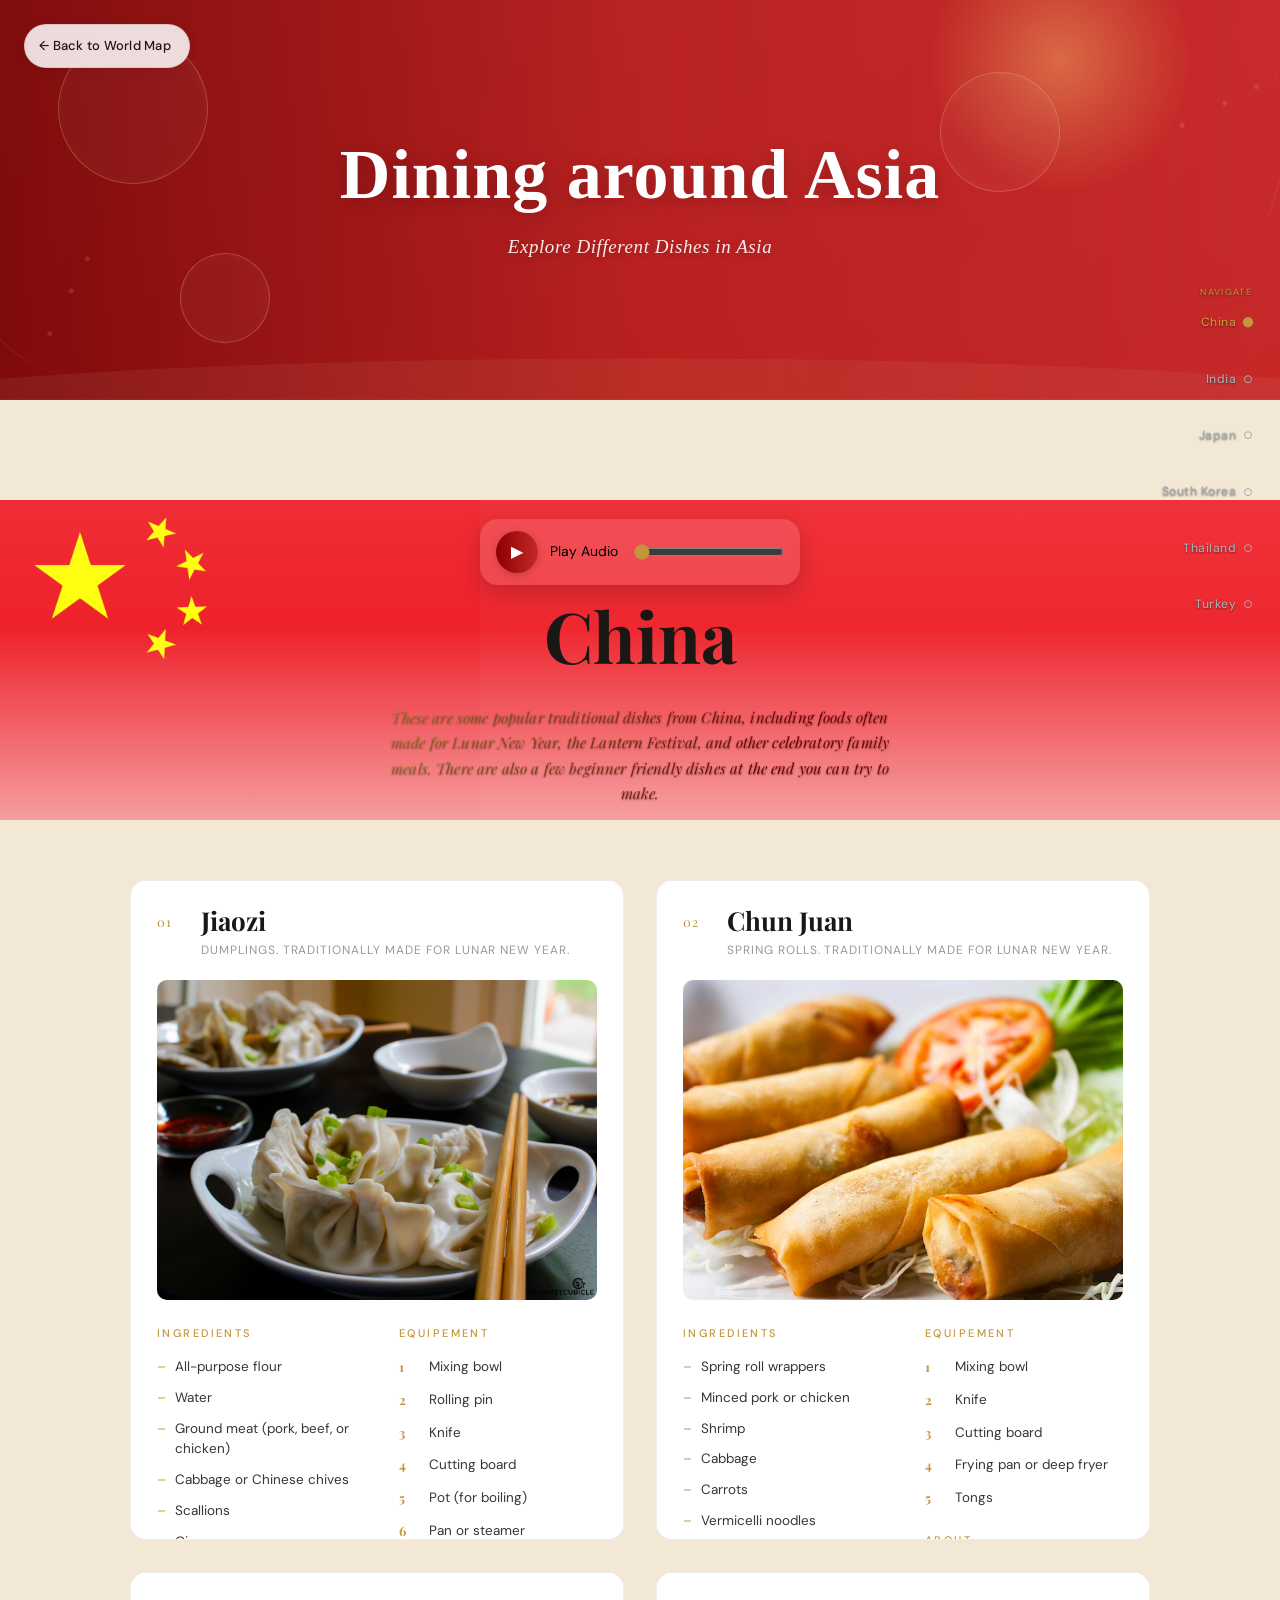
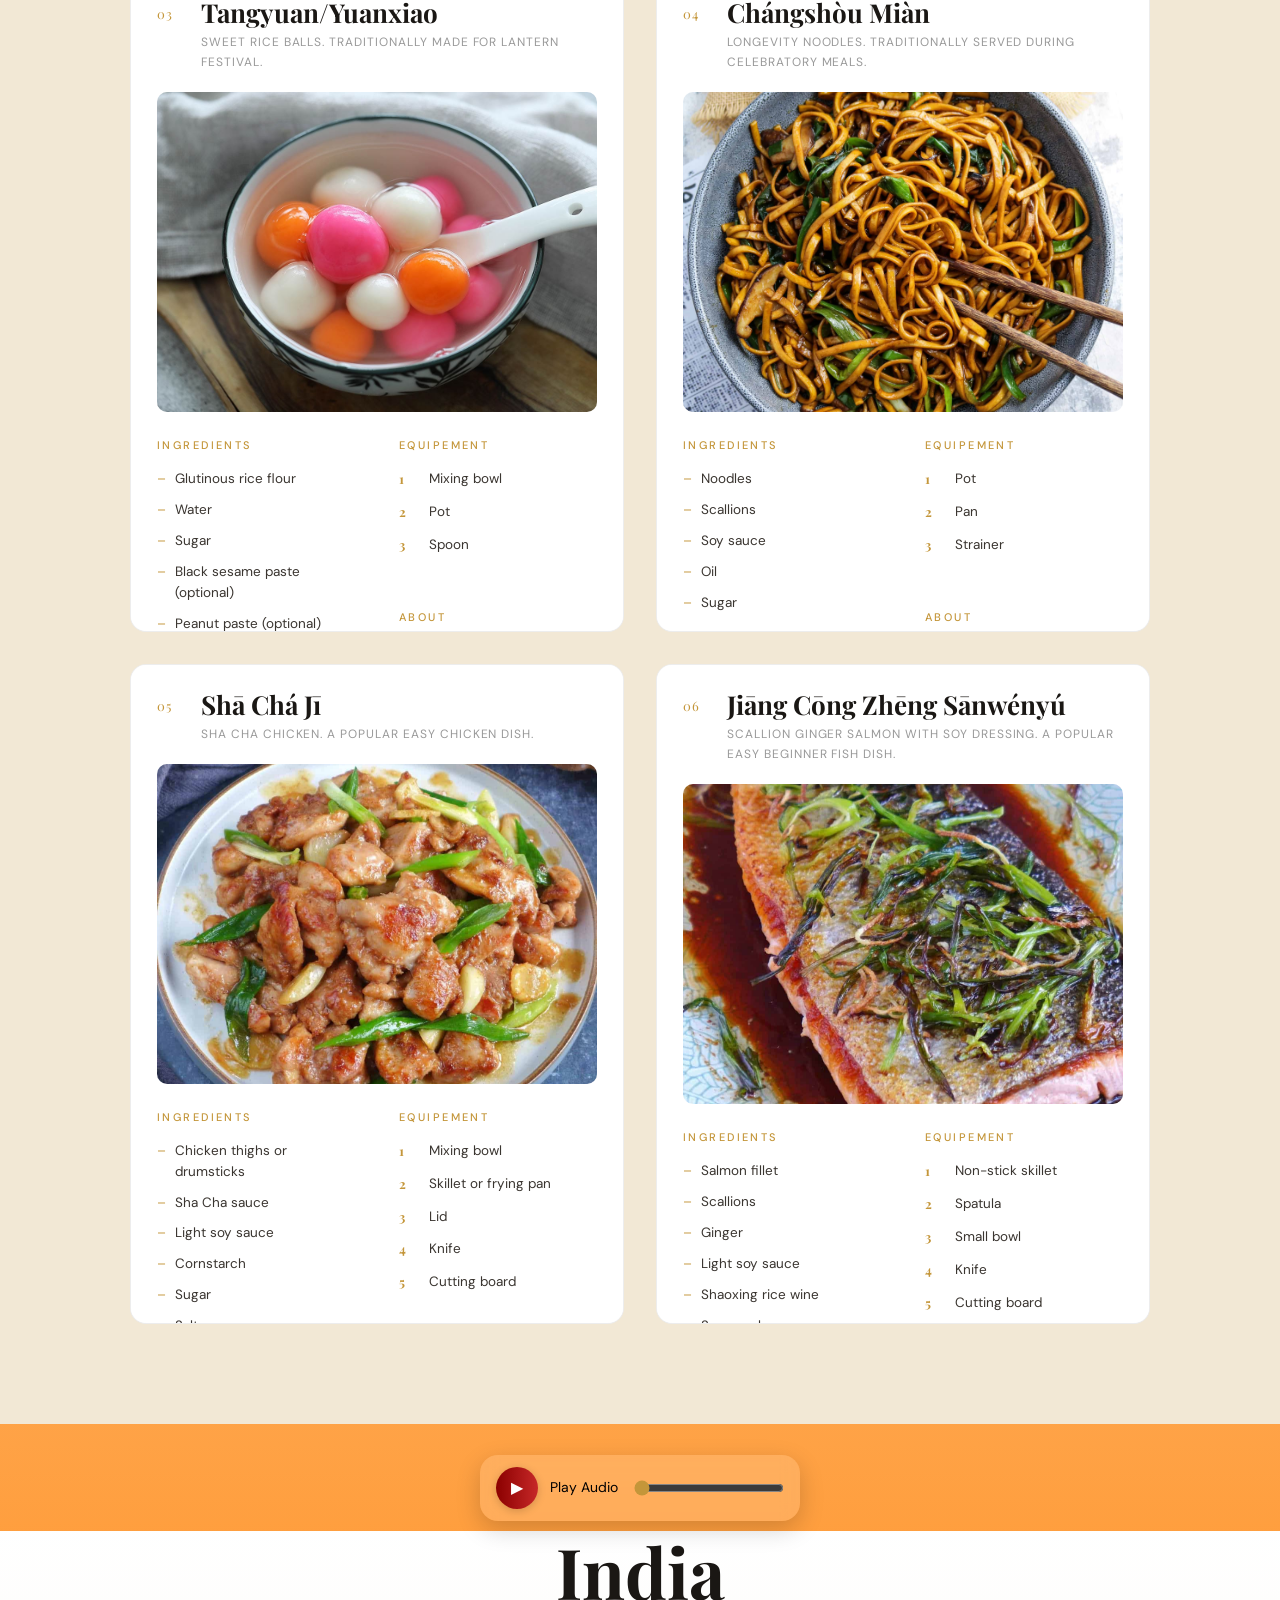
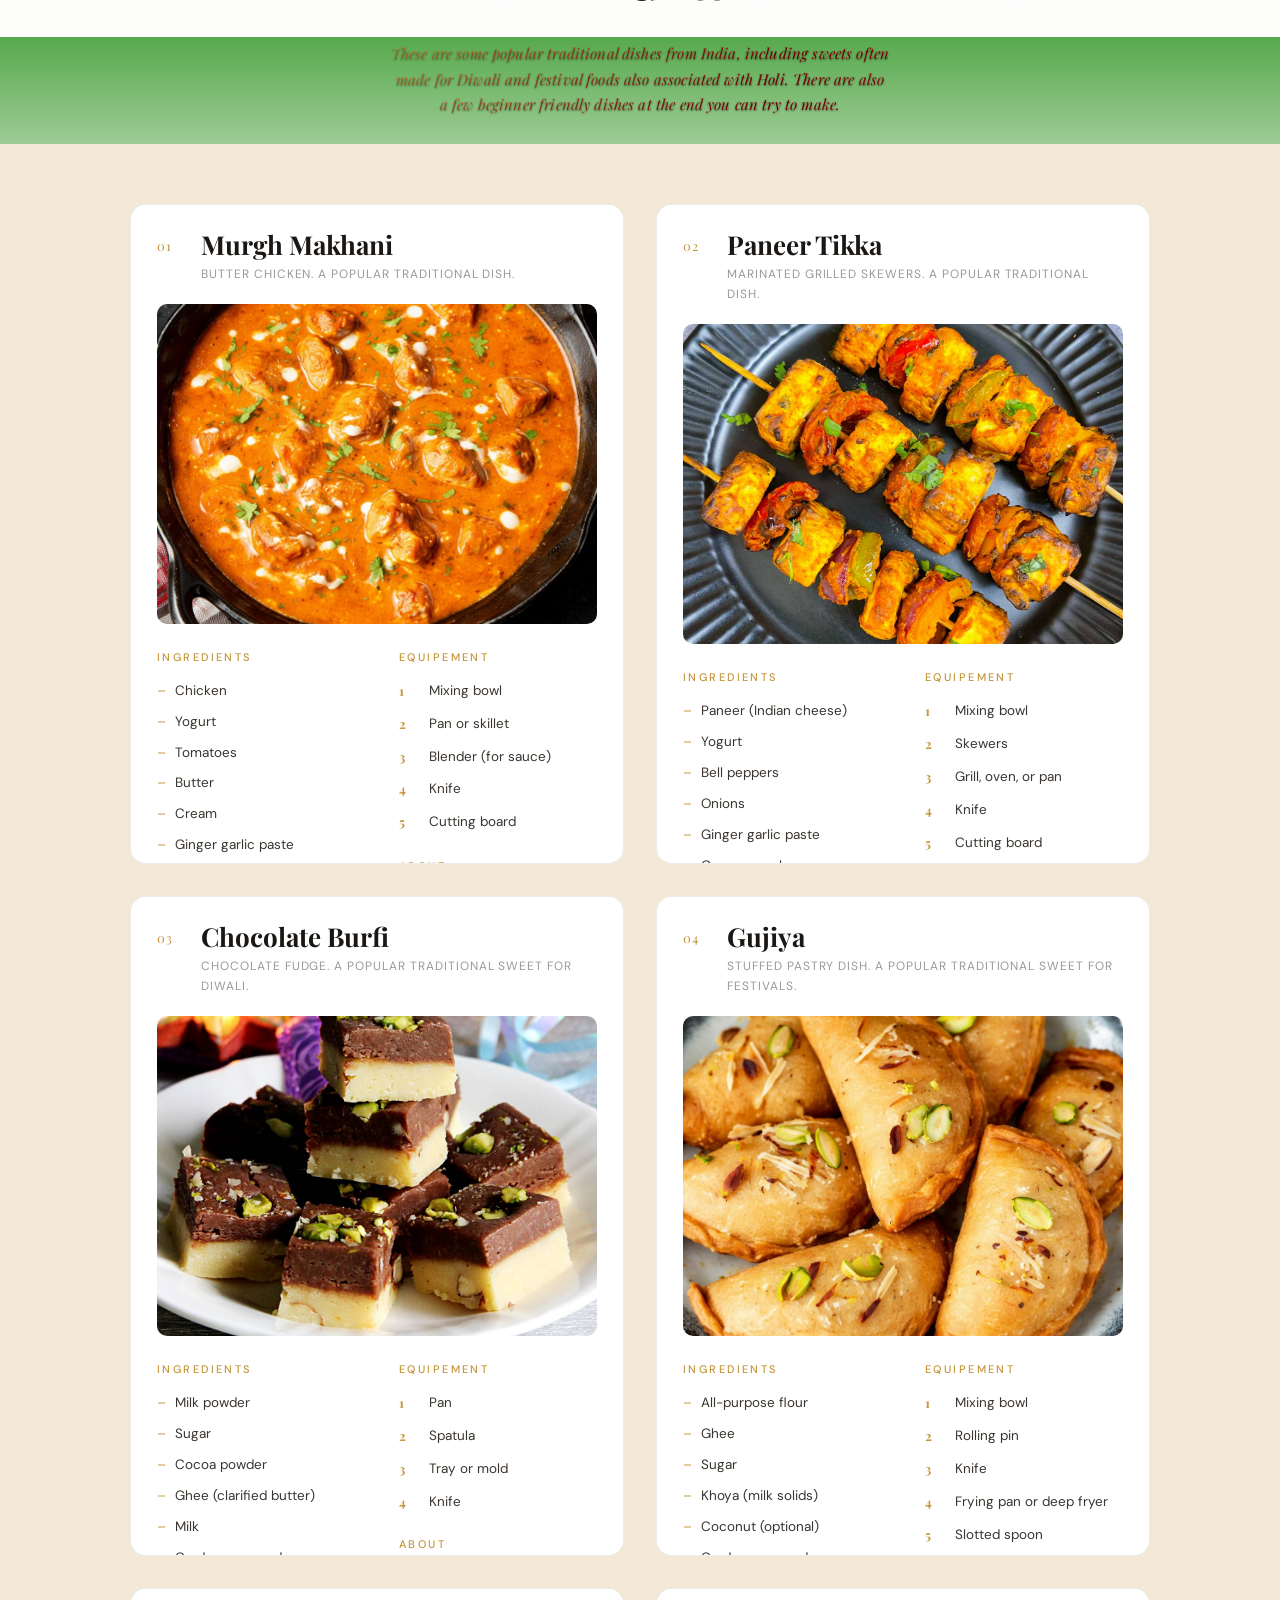
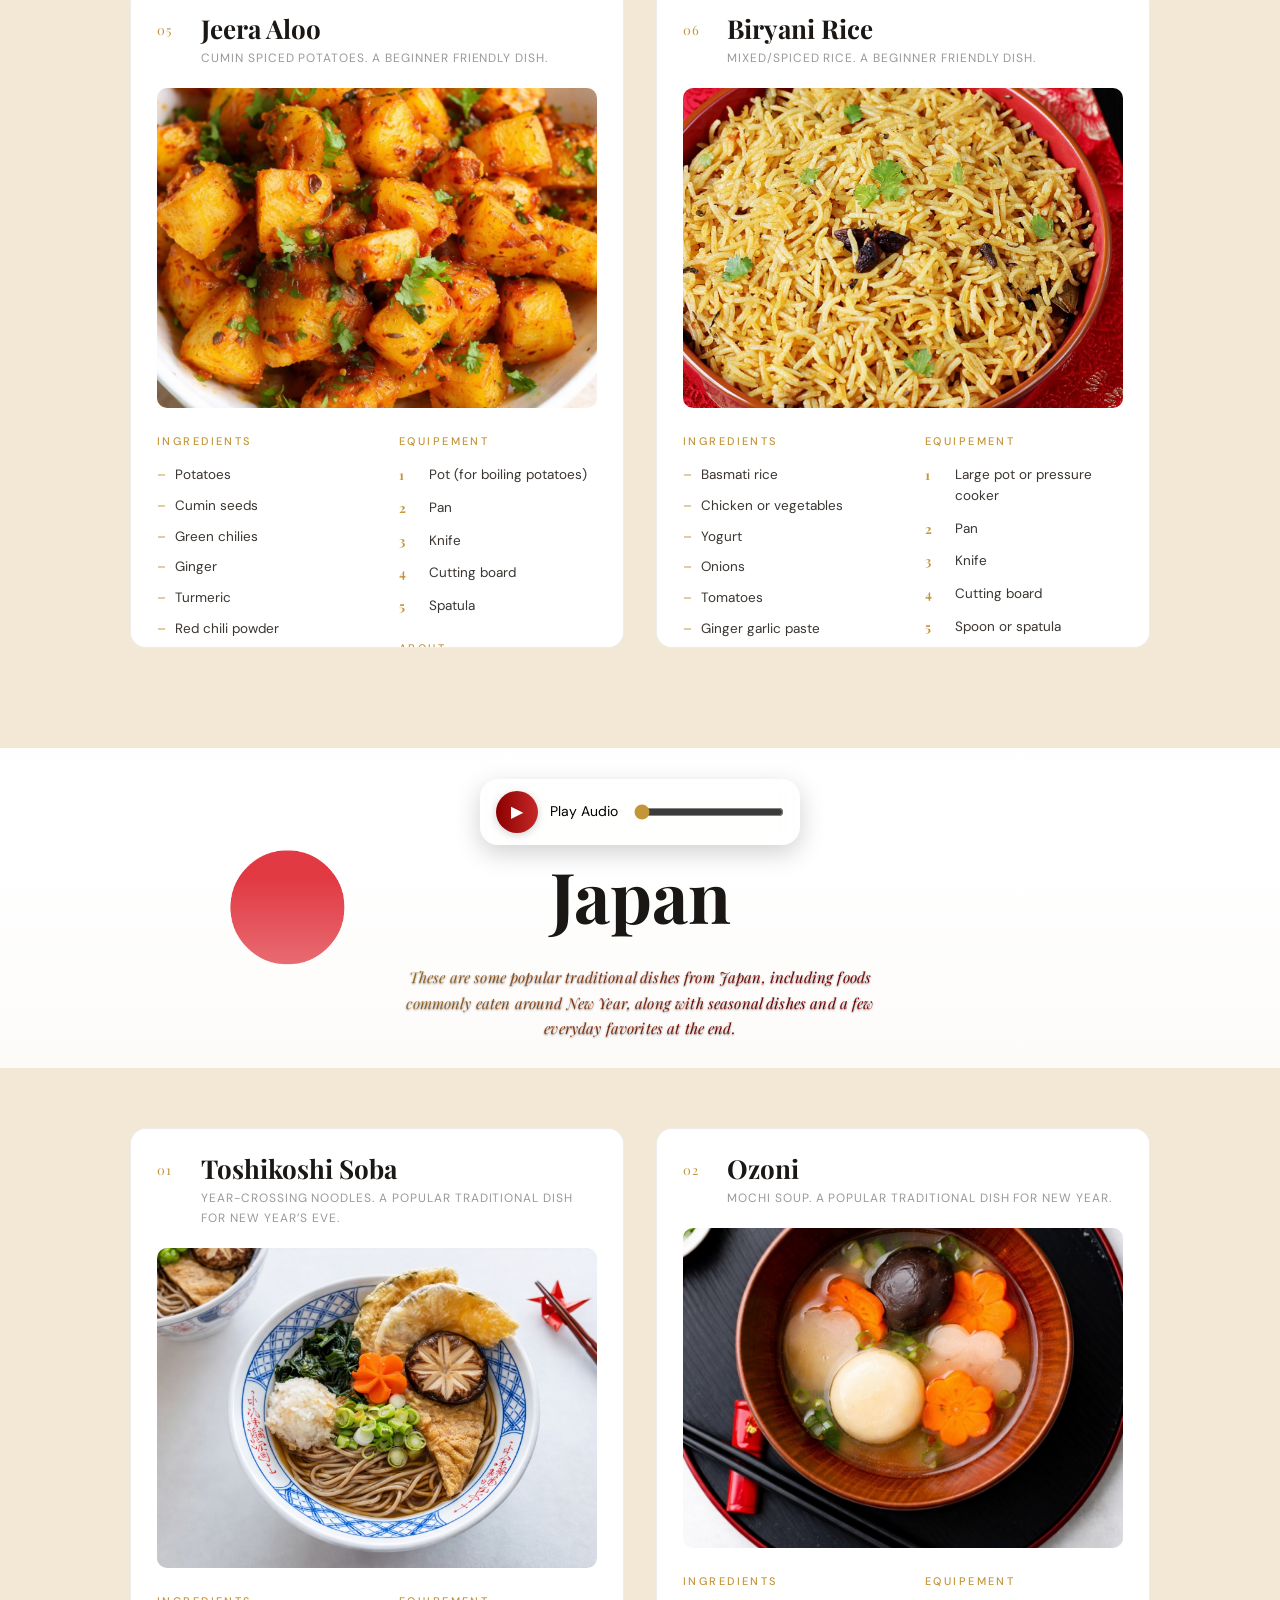
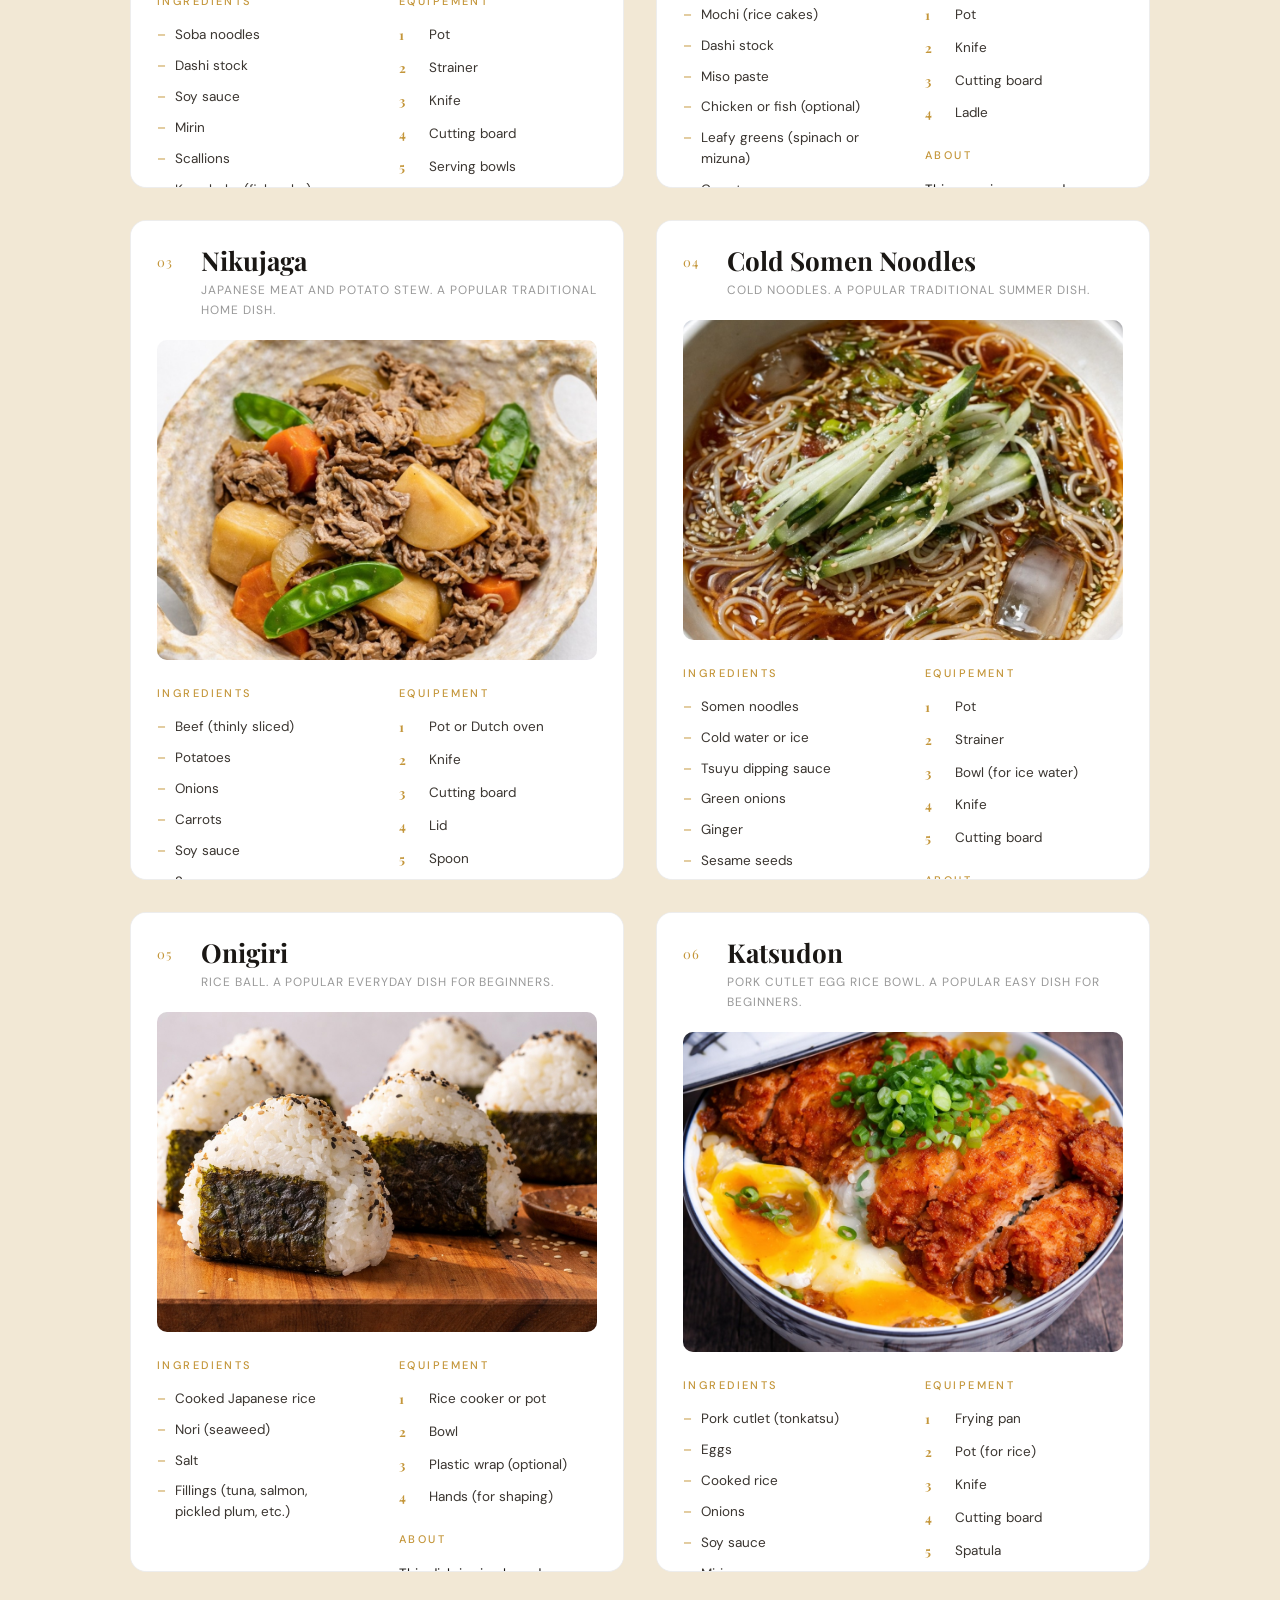
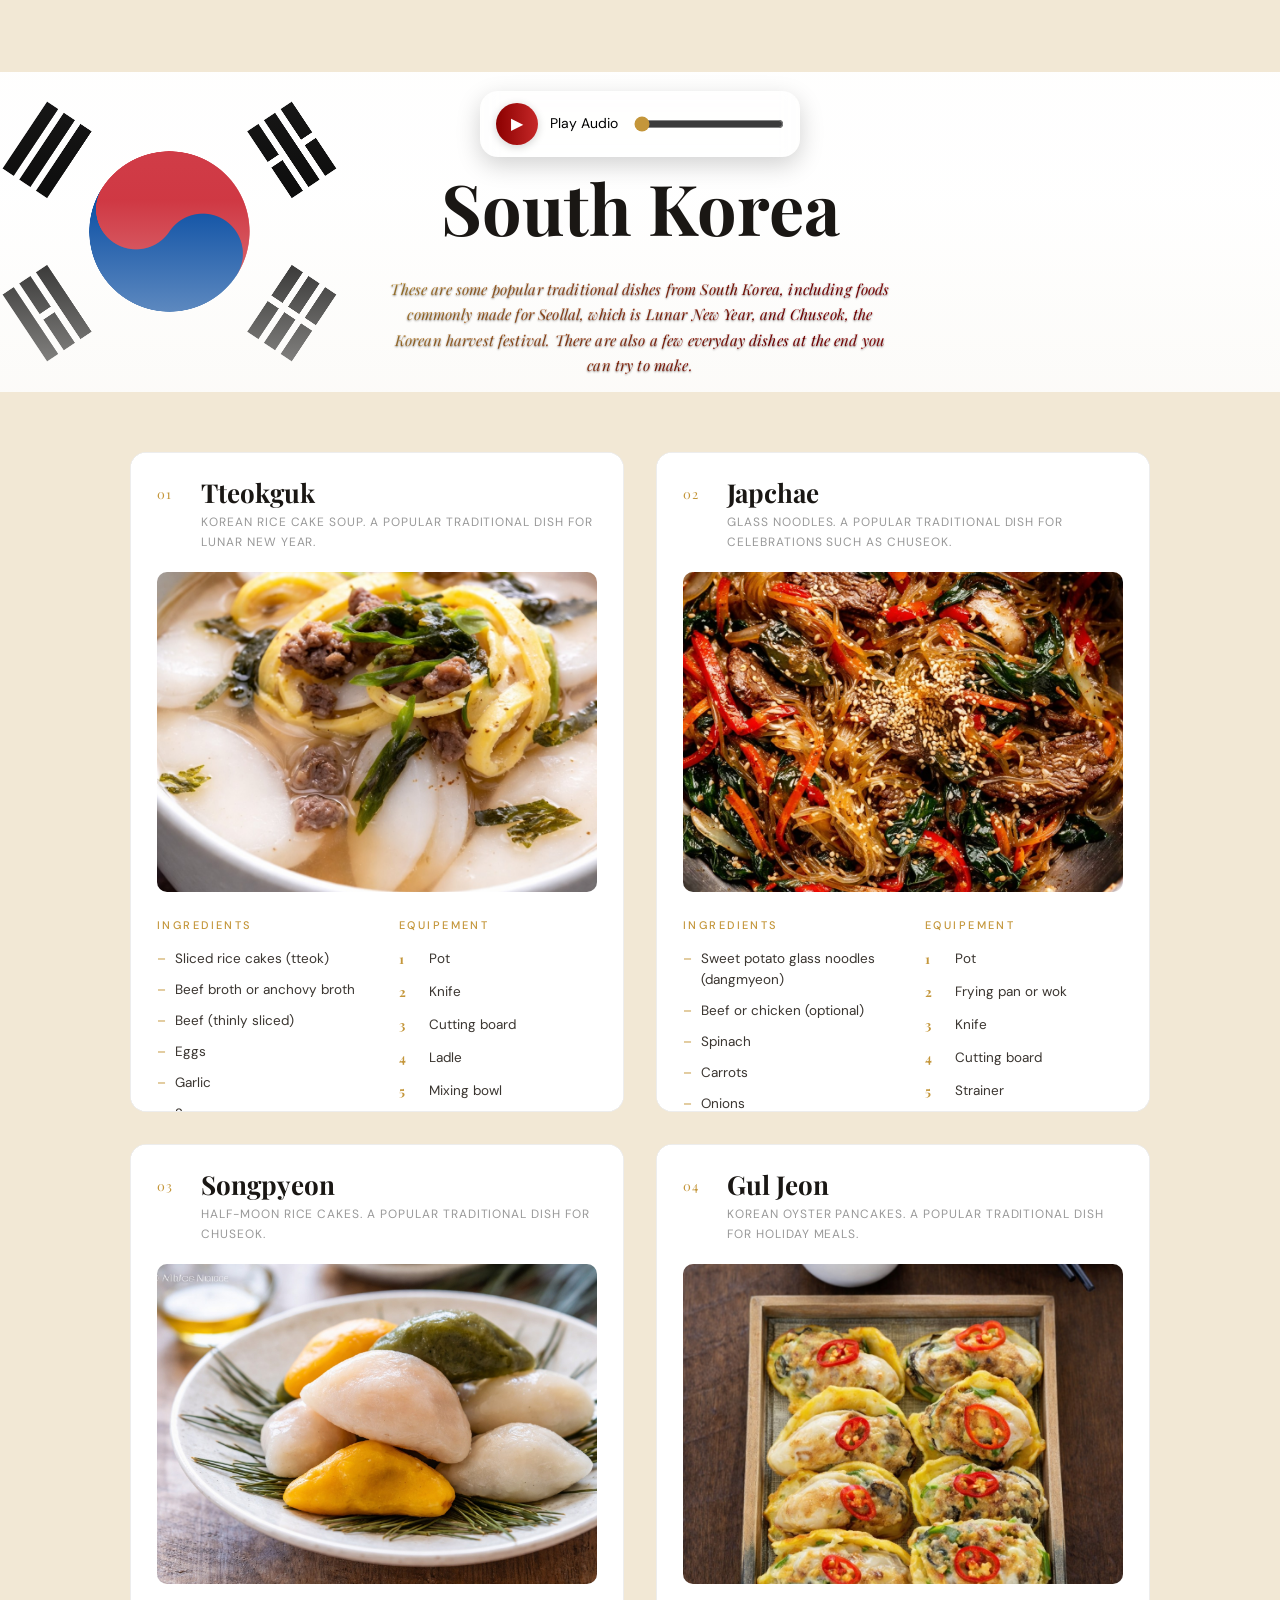
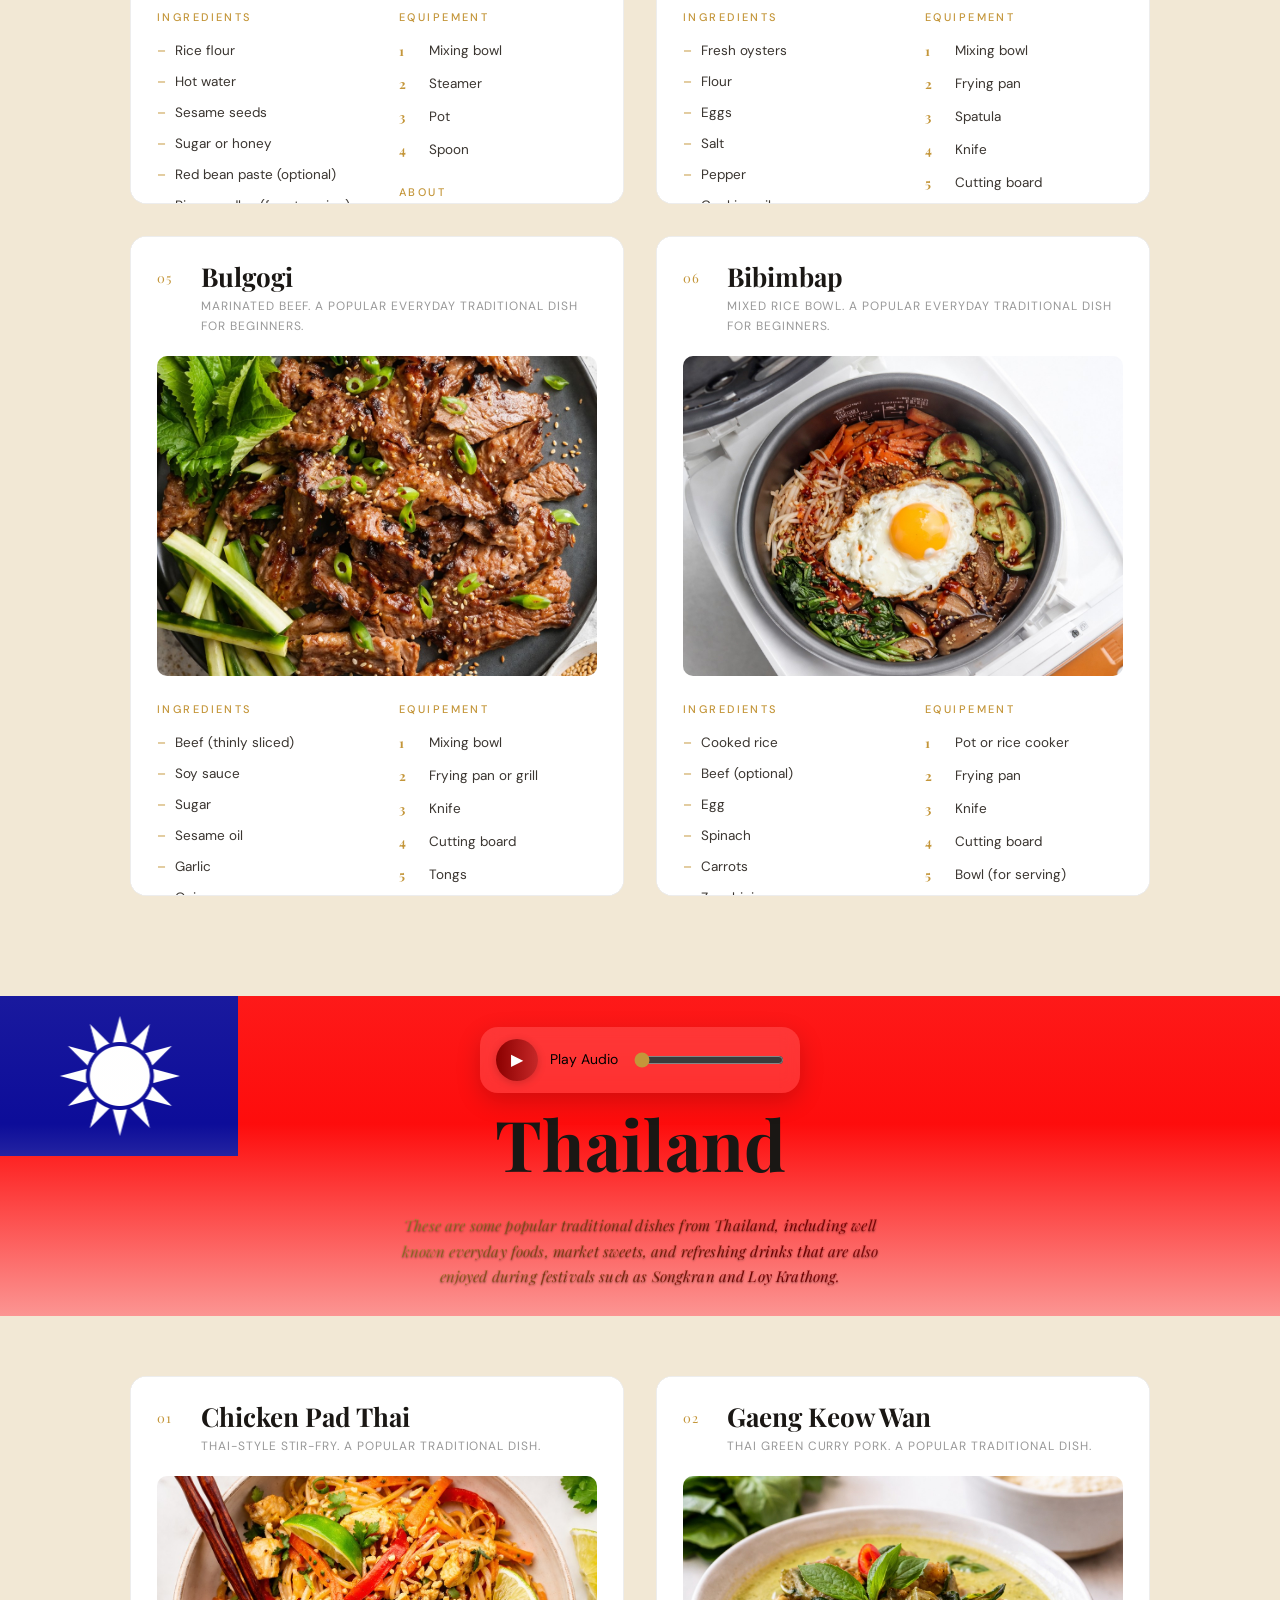
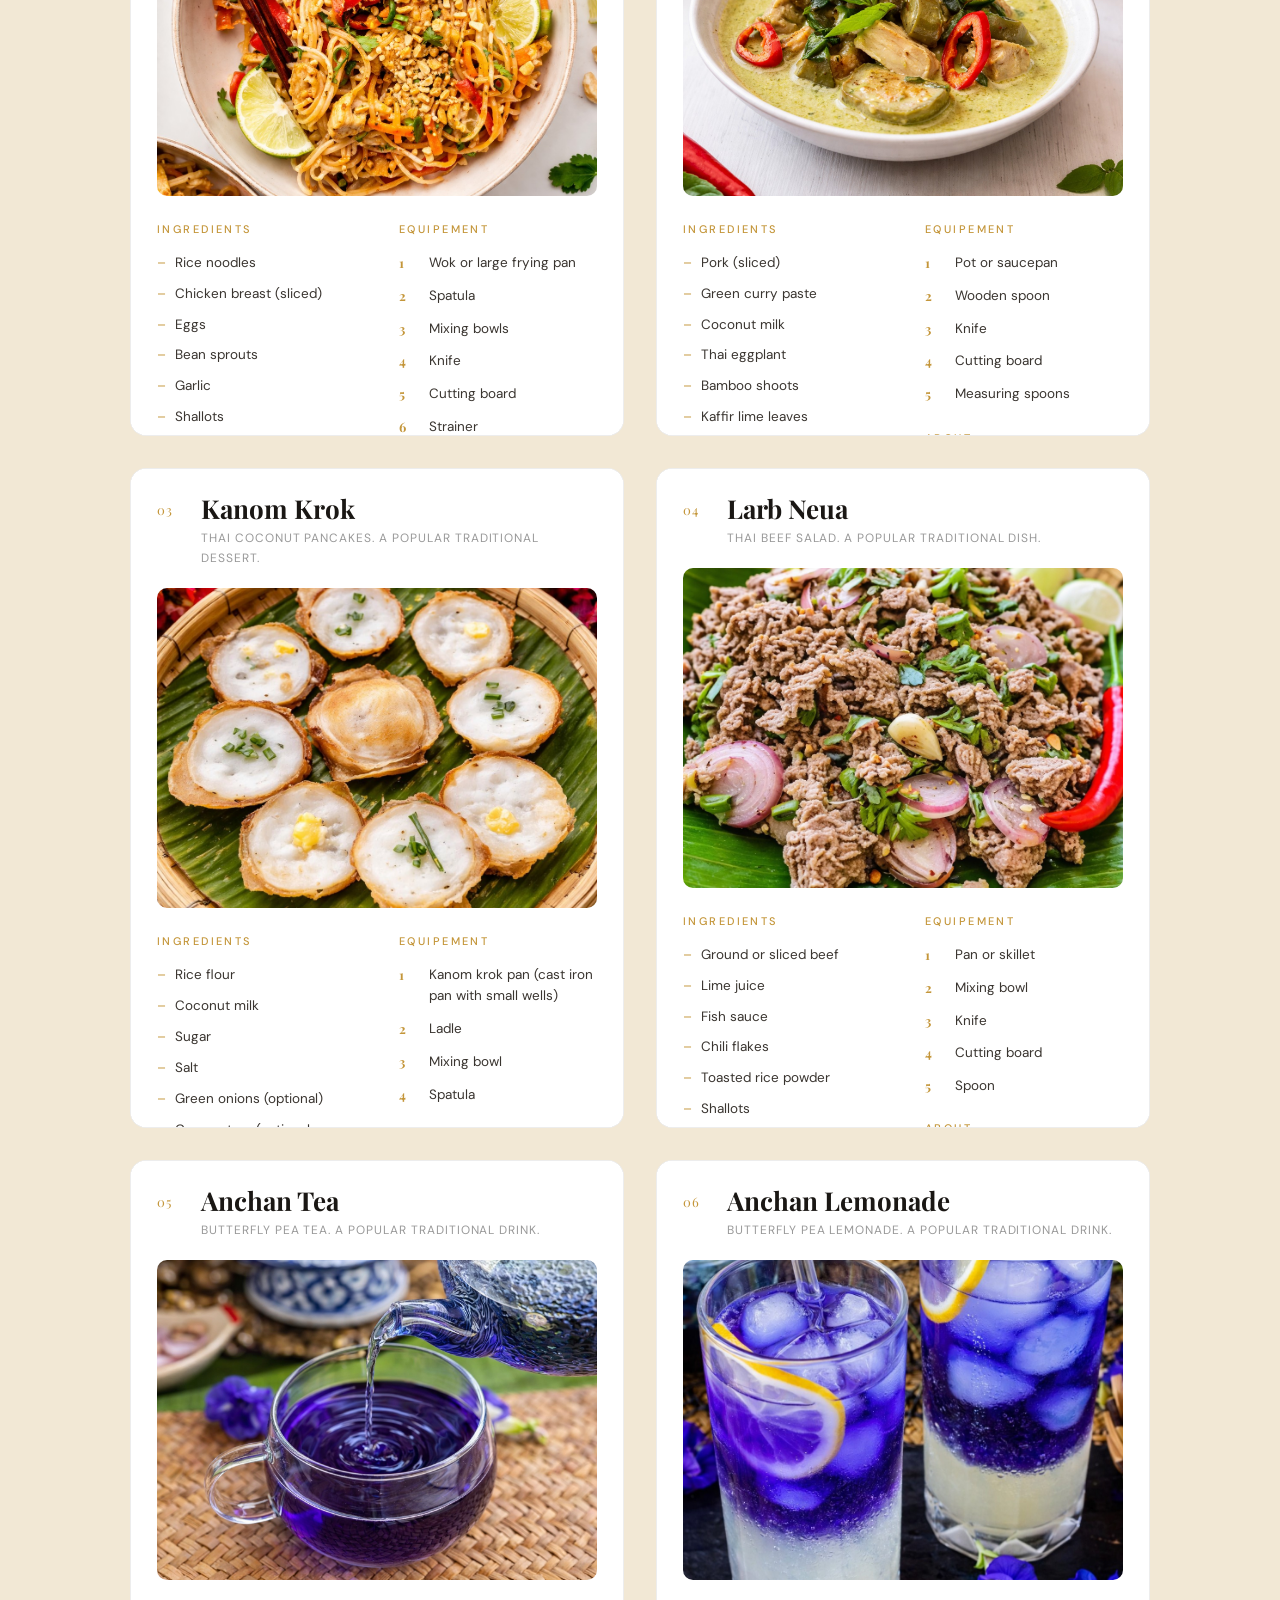
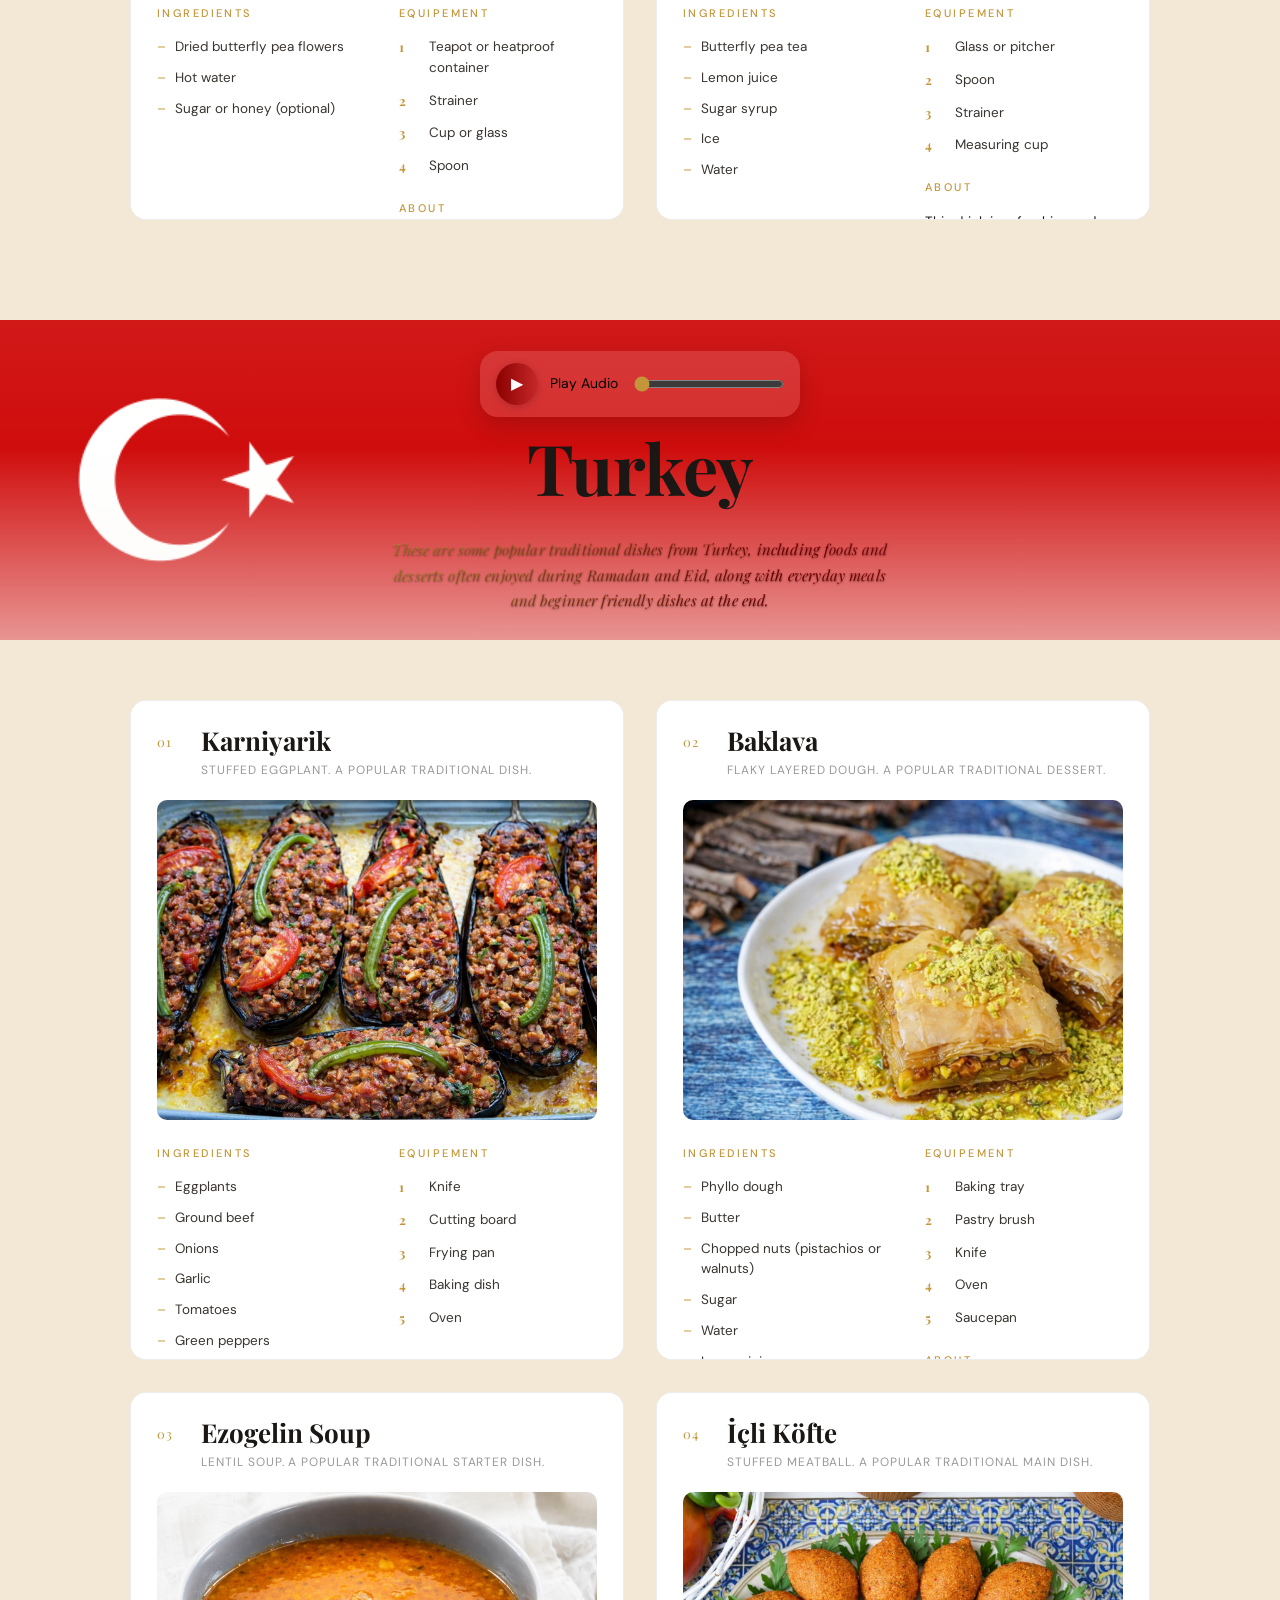
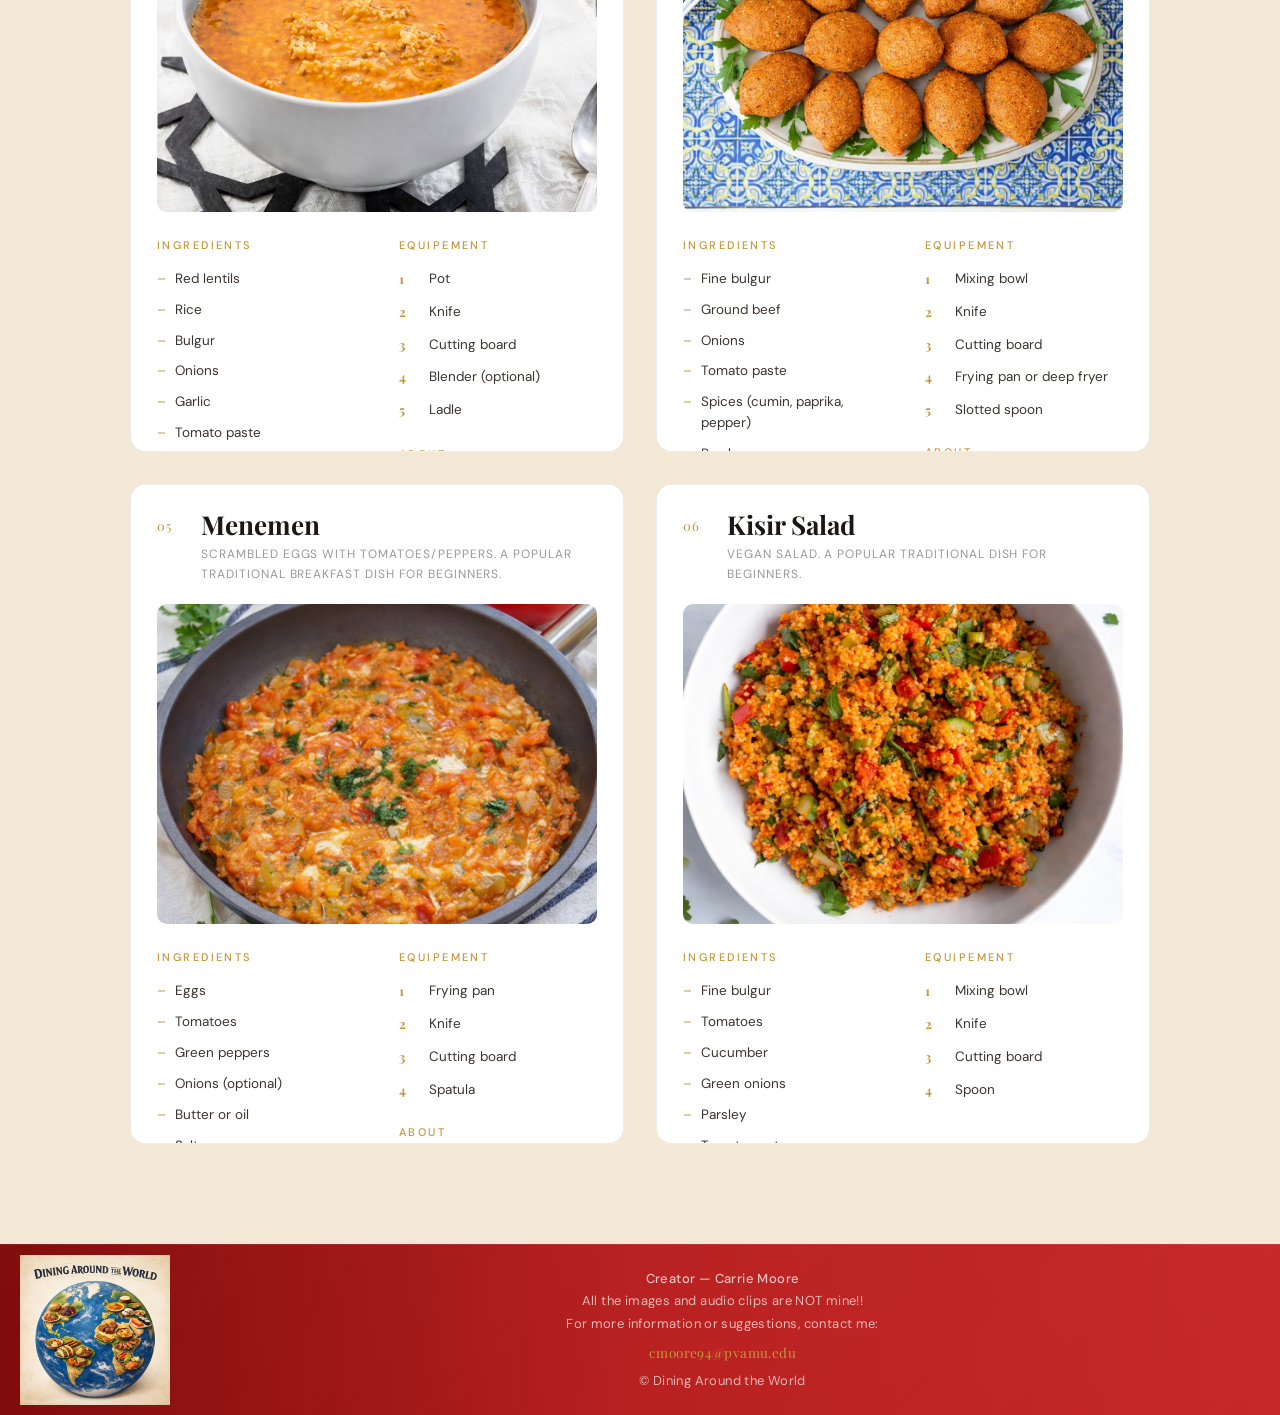
==== index.html @ 2a8a50fe "Added HTMl and CSS files" ====
<!-- Carrie Moore's html --> 
<html lang="en">

<head>

<meta charset="UTF-8" />
<meta name="viewport" content="width=device-width, initial-scale=1.0" />
 
<title>Dining around Asia</title>

<link rel="stylesheet" href="style.css" />

<link href="https://fonts.googleapis.com/css2?family=Playfair+Display:ital,wght@0,400;0,700;1,400&family=DM+Sans:wght@300;400;500&display=swap" rel="stylesheet" />

</head>
<body>

  <!------ Back Button to Homepage Map ---------->
<a href="index.html" class="back-btn">← Back to World Map</a>

  <!----------- Vertical Nav --------------->
<nav class="side-nav">
  <p class="side-nav-label">Navigate</p>

  <ul>
    <li><a href="#China" class="nav-link"><span class="nav-dot"></span>China</a></li>
    <li><a href="#India" class="nav-link"><span class="nav-dot"></span>India</a></li>
    <li><a href="#Japan" class="nav-link"><span class="nav-dot"></span>Japan</a></li>
    <li><a href="#SouthKorea" class="nav-link"><span class="nav-dot"></span>South Korea</a></li>
    <li><a href="#Thailand" class="nav-link"><span class="nav-dot"></span>Thailand</a></li>
    <li><a href="#Turkey" class="nav-link"><span class="nav-dot"></span>Turkey</a></li>
  </ul>
</nav>

 
    <!--------- Banner ---------->
    
<header class="banner">

<div class="banner-decor banner-sun"></div>
<div class="banner-decor banner-orb banner-orb-1"></div>
<div class="banner-decor banner-orb banner-orb-2"></div>
<div class="banner-decor banner-orb banner-orb-3"></div>
<div class="banner-decor banner-wave"></div>
<div class="banner-decor banner-leaf banner-leaf-left"></div>
<div class="banner-decor banner-leaf banner-leaf-right"></div>

<div class="banner-center">

<h1 class="banner-title">Dining around Asia</h1>
<p class="banner-tagline">Explore Different Dishes in Asia</p>
</div>
   
</header>

<main>

    <!----------------- China: DISHES ----------------------->
<section id="China" class="country-section">

<div class="flag-banner china-flag">
<div class="flag-overlay">
</div>
<div class="flag-content">

   <!-- AUDIO CLIP SECTION -->
<div class="audio-wrap">
  <div class="audio-player">
    <button class="play-btn" type="button" aria-label="Play or pause audio">▶</button>
    <div class="audio-label">Play Audio</div>
    <input class="audio-progress" type="range" value="0" min="0" max="100">
    <audio loop class="country-audio">
      <source src="chinese.mp4" type="audio/mp4">
    </audio>
  </div>
</div>


<h2 class="country-title">China</h2>
<p class="country-tagline">These are some popular traditional dishes from China, including foods often made for Lunar New Year, the Lantern Festival, and other celebratory family meals. There are also a few beginner friendly dishes at the end you can try to make.</p>
</div>
</div>

<div class="dishes-grid">

<!---------------------- Dish 1----------------------------------->
<article class="dish-card">
<div class="dish-header">
<div class="dish-number">01</div>

<div>
<h3 class="dish-name">Jiaozi</h3>
<p class="dish-origin">Dumplings. Traditionally Made For Lunar New Year.</p>
</div>
</div>
 
<img src="jia.jpeg" alt="Dumplings " class="dish-photo">
<div class="dish-sections">
<div class="dish-section">
<h4 class="section-label">Ingredients</h4>
<ul class="ingredient-list">

<li>All-purpose flour</li>
<li>Water</li>
<li>Ground meat (pork, beef, or chicken)</li>
<li>Cabbage or Chinese chives</li>
<li>Scallions</li>
<li>Ginger</li>
<li>Soy sauce</li>
<li>Sesame oil</li>
<li>Salt</li>
<li>Pepper</li>

</ul>
</div>

<div class="dish-section">
<h4 class="section-label">Equipement</h4>

<ol class="steps">

  <li>Mixing bowl</li>
  <li>Rolling pin</li>
  <li>Knife</li>
  <li>Cutting board</li>
  <li>Pot (for boiling)</li>
  <li>Pan or steamer</li>

</ol>
</div>

<div class="dish-section">
<h4 class="section-label">About</h4>
<p class="about-text">This savory dish is soft, comforting, and often shared with family to welcome the new year together.</p>
</div>
</div>

<!-- Recipe link -->

<div class="dish-recipe-link">
  <a href="https://redhousespice.com/dumpling-guide/" target="_blank">
    <span>Recipe</span>
  </a>
</div>

</article>
 
<!------------------------------- Dish 2 --------------------------->
<article class="dish-card">
<div class="dish-header">
<div class="dish-number">02</div>

<div>
<h3 class="dish-name">Chun Juan</h3>
<p class="dish-origin">Spring Rolls. Traditionally Made For Lunar New Year.</p>
</div>
</div>

<img src="chu.jpg" alt="Spring Rolls" class="dish-photo">

<div class="dish-sections">
<div class="dish-section">
<h4 class="section-label">Ingredients</h4>
<ul class="ingredient-list">

<li>Spring roll wrappers</li>
<li>Minced pork or chicken</li>
<li>Shrimp</li>
<li>Cabbage</li>
<li>Carrots</li>
<li>Vermicelli noodles</li>
<li>Soy sauce</li>
<li>Garlic</li>
<li>Oil (for frying)</li>

</ul>
</div>

<div class="dish-section">
<h4 class="section-label">Equipement</h4>

<ol class="steps">

  <li>Mixing bowl</li>
  <li>Knife</li>
  <li>Cutting board</li>
  <li>Frying pan or deep fryer</li>
  <li>Tongs</li>

</ol>

</div>

<div class="dish-section">
<h4 class="section-label">About</h4>
<p class="about-text">These rolls are crispy and savory, making them a festive favorite that adds crunch and warmth to celebration meals.</p>
</div>
</div>

<!-- Recipe link -->

<div class="dish-recipe-link">
  <a href="https://redhousespice.com/chinese-spring-rolls/" target="_blank">Recipe</a>
</div>
</article>
 
<!------------------------------- Dish 3 --------------------------->
<article class="dish-card">
<div class="dish-header">
<div class="dish-number">03</div>
<div>

<h3 class="dish-name">Tangyuan/Yuanxiao</h3>
<p class="dish-origin">Sweet Rice Balls. Traditionally Made For Lantern Festival.</p>
</div>

</div>
<img src="tan.jpg" alt="Sweet Rice Balls" class="dish-photo">

<div class="dish-sections">
<div class="dish-section">
<h4 class="section-label">Ingredients</h4>
<ul class="ingredient-list">

  <li>Glutinous rice flour</li>
  <li>Water</li>
  <li>Sugar</li>
  <li>Black sesame paste (optional)</li>
  <li>Peanut paste (optional)</li>
  <li>Red bean paste (optional)</li>

</ul>
   
</div>
<div class="dish-section">
<h4 class="section-label">Equipement</h4>
<ol class="steps">

  <li>Mixing bowl</li>
  <li>Pot</li>
  <li>Spoon</li>

</ol>

</div>

<div class="dish-section">
<h4 class="section-label">About</h4>
<p class="about-text">This sweet dish is soft and chewy, and it is closely tied to family togetherness and reunion.</p>
</div>
</div>

<!-- Recipe link -->

<div class="dish-recipe-link">
  <a href="https://redhousespice.com/tang-yuan/" target="_blank">Recipe</a>
</div>
</article>
 
<!-------------------------------- Dish 4 ----------------------------->
<article class="dish-card">
<div class="dish-header">
<div class="dish-number">04</div>

<div>
<h3 class="dish-name">Chángshòu Miàn</h3>
<p class="dish-origin">Longevity Noodles. Traditionally Served During Celebratory Meals.</p>
</div>
</div>

<img src="Lon.jpg" alt="Longevity Noodles" class="dish-photo">
 
<div class="dish-sections">
<div class="dish-section">
<h4 class="section-label">Ingredients</h4>

<ul class="ingredient-list">

  <li>Noodles</li>
  <li>Scallions</li>
  <li>Soy sauce</li>
  <li>Oil</li>
  <li>Sugar</li>

</ul>
</div>

<div class="dish-section">
<h4 class="section-label">Equipement</h4>
<ol class="steps">

  <li>Pot</li>
  <li>Pan</li>
  <li>Strainer</li>

</ol>
</div>

<div class="dish-section">
<h4 class="section-label">About</h4>
<p class="about-text">These noodles are savory and satisfying, and they are commonly associated with long life, good luck, and special occasions.</p>
</div>
</div>

<!-- Recipe link -->

<div class="dish-recipe-link">
  <a href="https://redhousespice.com/longevity-noodles/" target="_blank">Recipe</a>
</div>
</article>

<!-------------------------------- Dish 5 ----------------------------->
<article class="dish-card">
<div class="dish-header">
<div class="dish-number">05</div>

<div>
<h3 class="dish-name">Shā Chá Jī</h3>
<p class="dish-origin">Sha Cha Chicken. A Popular Easy Chicken Dish.</p>
</div>
</div>

<img src="Sha.jpg" alt="Sha Cha Chicken" class="dish-photo">
 
<div class="dish-sections">
<div class="dish-section">
<h4 class="section-label">Ingredients</h4>

<ul class="ingredient-list">

  <li>Chicken thighs or drumsticks</li>
  <li>Sha Cha sauce</li>
  <li>Light soy sauce</li>
  <li>Cornstarch</li>
  <li>Sugar</li>
  <li>Salt</li>
  <li>Ginger</li>
  <li>Garlic</li>
  <li>Scallions</li>
  <li>Cooking oil</li>

</ul>
</div>

<div class="dish-section">
<h4 class="section-label">Equipement</h4>
<ol class="steps">

  <li>Mixing bowl</li>
  <li>Skillet or frying pan</li>
  <li>Lid</li>
  <li>Knife</li>
  <li>Cutting board</li>

</ol>
</div>

<div class="dish-section">
<h4 class="section-label">About</h4>
<p class="about-text">This dish has a savory and slightly rich flavor, making it a simple but flavorful option for beginners.</p>
</div>
</div>

<!-- Recipe link -->

<div class="dish-recipe-link">
  <a href="https://redhousespice.com/sha-cha-chicken/" target="_blank">Recipe</a>
</div>
</article>

<!-------------------------------- Dish 6 ----------------------------->
<article class="dish-card">
<div class="dish-header">
<div class="dish-number">06</div>

<div>
<h3 class="dish-name">Jiāng Cōng Zhēng Sānwényú</h3>
<p class="dish-origin">Scallion Ginger Salmon with Soy Dressing. A Popular Easy Beginner Fish Dish.</p>
</div>
</div>

<img src="sal.jpg" alt="Scallion Ginger Salmon with Soy Dressing" class="dish-photo">
 
<div class="dish-sections">
<div class="dish-section">
<h4 class="section-label">Ingredients</h4>

<ul class="ingredient-list">

  <li>Salmon fillet</li>
  <li>Scallions</li>
  <li>Ginger</li>
  <li>Light soy sauce</li>
  <li>Shaoxing rice wine</li>
  <li>Sugar or honey</li>
  <li>White pepper</li>
  <li>Cooking oil</li>

</ul>
</div>

<div class="dish-section">
<h4 class="section-label">Equipement</h4>
<ol class="steps">

  <li>Non-stick skillet</li>
  <li>Spatula</li>
  <li>Small bowl</li>
  <li>Knife</li>
  <li>Cutting board</li>

</ol>
</div>

<div class="dish-section">
<h4 class="section-label">About</h4>
<p class="about-text">This dish is light, savory, and fresh, highlighting flavors often found in simple Chinese home cooking.</p>
</div>
</div>

<!-- Recipe link -->

<div class="dish-recipe-link">
  <a href="https://redhousespice.com/scallion-ginger-salmon/" target="_blank">Recipe</a>
</div>
</article>
</div>
</section>

    <!----------------- India: DISHES ----------------------->
<section id="India" class="country-section">

<div class="flag-banner india-flag">
<div class="flag-overlay">
</div>
<div class="flag-content">


   <!-- AUDIO CLIP SECTION -->
<div class="audio-wrap">
  <div class="audio-player">
    <button class="play-btn" type="button" aria-label="Play or pause audio">▶</button>
    <div class="audio-label">Play Audio</div>
    <input class="audio-progress" type="range" value="0" min="0" max="100">
    <audio loop class="country-audio">
      <source src="indian.mp4" type="audio/mp4">
    </audio>
  </div>
</div>


<h2 class="country-title">India</h2>
<p class="country-tagline">These are some popular traditional dishes from India, including sweets often made for Diwali and festival foods also associated with Holi. There are also a few beginner friendly dishes at the end you can try to make.</p>
</div>
</div>

<div class="dishes-grid">

<!---------------------- Dish 1----------------------------------->
<article class="dish-card">
<div class="dish-header">
<div class="dish-number">01</div>

<div>
<h3 class="dish-name">Murgh Makhani</h3>
<p class="dish-origin">Butter Chicken. A Popular Traditional Dish.</p>
</div>
</div>
 
<img src="bc.jpg" alt="Butter Chicken" class="dish-photo">
<div class="dish-sections">
<div class="dish-section">
<h4 class="section-label">Ingredients</h4>

<ul class="ingredient-list">
  <li>Chicken</li>
  <li>Yogurt</li>
  <li>Tomatoes</li>
  <li>Butter</li>
  <li>Cream</li>
  <li>Ginger garlic paste</li>
  <li>Garam masala</li>
  <li>Red chili powder</li>
  <li>Turmeric</li>
  <li>Salt</li>
</ul>
</div>

<div class="dish-section">
<h4 class="section-label">Equipement</h4>

<ol class="steps">
  <li>Mixing bowl</li>
  <li>Pan or skillet</li>
  <li>Blender (for sauce)</li>
  <li>Knife</li>
  <li>Cutting board</li>
</ol>

</div>

<div class="dish-section">
<h4 class="section-label">About</h4>
<p class="about-text">This dish is rich, creamy, and mildly spiced, making it one of India’s most comforting and well known meals.</p>
</div>
</div>

<!-- Recipe link -->

<div class="dish-recipe-link">
  <a href="https://www.indianhealthyrecipes.com/butter-chicken/" target="_blank">Recipe</a>
</div>
</article>
 
<!------------------------------- Dish 2 --------------------------->
<article class="dish-card">
<div class="dish-header">
<div class="dish-number">02</div>

<div>
<h3 class="dish-name">Paneer Tikka</h3>
<p class="dish-origin">Marinated Grilled Skewers. A Popular Traditional Dish.</p>
</div>
</div>

<img src="pan.jpg" alt="Grilled Skewers" class="dish-photo">

<div class="dish-sections">
<div class="dish-section">
<h4 class="section-label">Ingredients</h4>

<ul class="ingredient-list">

  <li>Paneer (Indian cheese)</li>
  <li>Yogurt</li>
  <li>Bell peppers</li>
  <li>Onions</li>
  <li>Ginger garlic paste</li>
  <li>Garam masala</li>
  <li>Turmeric</li>
  <li>Red chili powder</li>
  <li>Lemon juice</li>
  <li>Oil</li>

</ul>
</div>

<div class="dish-section">
<h4 class="section-label">Equipement</h4>

<ol class="steps">
 <li>Mixing bowl</li>
  <li>Skewers</li>
  <li>Grill, oven, or pan</li>
  <li>Knife</li>
  <li>Cutting board</li>
</ol>

</div>

<div class="dish-section">
<h4 class="section-label">About</h4>
<p class="about-text">This dish has a smoky and spiced flavor, and it is a classic grilled favorite often served as an appetizer.</p>
</div>
</div>

<!-- Recipe link -->

<div class="dish-recipe-link">
  <a href="https://www.indianhealthyrecipes.com/paneer-tikka-on-stove-top/" target="_blank">Recipe</a>
</div>
</article>
 
<!------------------------------- Dish 3 --------------------------->
<article class="dish-card">
<div class="dish-header">
<div class="dish-number">03</div>
<div>

<h3 class="dish-name">Chocolate Burfi</h3>
<p class="dish-origin">Chocolate Fudge. A Popular Traditional Sweet For Diwali.</p>
</div>

</div>
<img src="cb.jpg" alt="Chocolate Fudge" class="dish-photo">

<div class="dish-sections">
<div class="dish-section">
<h4 class="section-label">Ingredients</h4>

<ul class="ingredient-list">
  <li>Milk powder</li>
  <li>Sugar</li>
  <li>Cocoa powder</li>
  <li>Ghee (clarified butter)</li>
  <li>Milk</li>
  <li>Cardamom powder</li>
  <li>Nuts (optional)</li>

</ul>
   
</div>
<div class="dish-section">
<h4 class="section-label">Equipement</h4>

<ol class="steps">
  <li>Pan</li>
  <li>Spatula</li>
  <li>Tray or mold</li>
  <li>Knife</li>
</ol>

</div>

<div class="dish-section">
<h4 class="section-label">About</h4>
<p class="about-text">This sweet is rich and fudgy, making it a festive treat often enjoyed during special celebrations.</p>
</div>
</div>

<!-- Recipe link -->

<div class="dish-recipe-link">
  <a href="https://www.indianhealthyrecipes.com/chocolate-burfi-recipe-using-khoya-easy-diwali-sweets-recipes/" target="_blank">Recipe</a>
</div>
</article>
 
<!-------------------------------- Dish 4 ----------------------------->
<article class="dish-card">
<div class="dish-header">
<div class="dish-number">04</div>

<div>
<h3 class="dish-name">Gujiya</h3>
<p class="dish-origin">Stuffed Pastry Dish. A Popular Traditional Sweet For Festivals.</p>
</div>
</div>

<img src="g.jpg" alt="Stuffed Pastry" class="dish-photo">
 
<div class="dish-sections">
<div class="dish-section">
<h4 class="section-label">Ingredients</h4>

<ul class="ingredient-list">
  <li>All-purpose flour</li>
  <li>Ghee</li>
  <li>Sugar</li>
  <li>Khoya (milk solids)</li>
  <li>Coconut (optional)</li>
  <li>Cardamom powder</li>
  <li>Nuts (almonds, cashews)</li>
  <li>Oil (for frying)</li>
</ul>
</div>

<div class="dish-section">
<h4 class="section-label">Equipement</h4>

<ol class="steps">

  <li>Mixing bowl</li>
  <li>Rolling pin</li>
  <li>Knife</li>
  <li>Frying pan or deep fryer</li>
  <li>Slotted spoon</li>

</ol>
</div>

<div class="dish-section">
<h4 class="section-label">About</h4>
<p class="about-text">This pastry is sweet and crisp, and it is especially popular during festive occasions such as Holi and Diwali.</p>
</div>
</div>

<!-- Recipe link -->

<div class="dish-recipe-link">
  <a href="https://www.indianhealthyrecipes.com/gujiya/" target="_blank">Recipe</a>
</div>
</article>

<!-------------------------------- Dish 5 ----------------------------->
<article class="dish-card">
<div class="dish-header">
<div class="dish-number">05</div>

<div>
<h3 class="dish-name">Jeera Aloo</h3>
<p class="dish-origin">Cumin Spiced Potatoes. A Beginner Friendly Dish.</p>
</div>
</div>

<img src="ja.jpg" alt="Cumin Spiced Potatoes" class="dish-photo">
 
<div class="dish-sections">
<div class="dish-section">
<h4 class="section-label">Ingredients</h4>

<ul class="ingredient-list">
  <li>Potatoes</li>
  <li>Cumin seeds</li>
  <li>Green chilies</li>
  <li>Ginger</li>
  <li>Turmeric</li>
  <li>Red chili powder</li>
  <li>Coriander leaves</li>
  <li>Salt</li>
  <li>Oil</li>
</ul>
</div>

<div class="dish-section">
<h4 class="section-label">Equipement</h4>

<ol class="steps">

  <li>Pot (for boiling potatoes)</li>
  <li>Pan</li>
  <li>Knife</li>
  <li>Cutting board</li>
  <li>Spatula</li>

</ol>
</div>

<div class="dish-section">
<h4 class="section-label">About</h4>
<p class="about-text">This dish is savory and gently spiced, making it a simple and approachable choice for home cooks.</p>
</div>
</div>

<!-- Recipe link -->

<div class="dish-recipe-link">
  <a href="https://www.indianhealthyrecipes.com/jeera-aloo-recipe/" target="_blank">Recipe</a>
</div>
</article>



<!-------------------------------- Dish 6 ----------------------------->
<article class="dish-card">
<div class="dish-header">
<div class="dish-number">06</div>

<div>
<h3 class="dish-name">Biryani Rice</h3>
<p class="dish-origin">Mixed/Spiced Rice. A Beginner Friendly Dish.</p>
</div>
</div>

<img src="br.jpg" alt="Spiced Rice" class="dish-photo">
 
<div class="dish-sections">
<div class="dish-section">
<h4 class="section-label">Ingredients</h4>

<ul class="ingredient-list">
  <li>Basmati rice</li>
  <li>Chicken or vegetables</li>
  <li>Yogurt</li>
  <li>Onions</li>
  <li>Tomatoes</li>
  <li>Ginger garlic paste</li>
  <li>Whole spices (cardamom, cloves, cinnamon, bay leaf)</li>
  <li>Mint leaves</li>
  <li>Coriander leaves</li>
  <li>Saffron (optional)</li>
  <li>Oil or ghee</li>
</ul>
</div>

<div class="dish-section">
<h4 class="section-label">Equipement</h4>
<ol class="steps">

  <li>Large pot or pressure cooker</li>
  <li>Pan</li>
  <li>Knife</li>
  <li>Cutting board</li>
  <li>Spoon or spatula</li>

</ol>
</div>

<div class="dish-section">
<h4 class="section-label">About</h4>
<p class="about-text">This rice dish is aromatic, rich, and layered with spices, making it one of the most flavorful dishes in the set.</p>
</div>
</div>

<!-- Recipe link -->

<div class="dish-recipe-link">
  <a href="https://www.indianhealthyrecipes.com/veg-biryani-recipe-plain-biryani-kuska-rice-recipe/" target="_blank">Recipe</a>
</div>
</article>

</div>
</section>

    <!----------------- Japan: DISHES ----------------------->
<section id="Japan" class="country-section">

<div class="flag-banner japan-flag">
<div class="flag-overlay">
</div>
<div class="flag-content">

   <!-- AUDIO CLIP SECTION -->
<div class="audio-wrap">
  <div class="audio-player">
    <button class="play-btn" type="button" aria-label="Play or pause audio">▶</button>
    <div class="audio-label">Play Audio</div>
    <input class="audio-progress" type="range" value="0" min="0" max="100">
    <audio loop class="country-audio">
      <source src="japanese.mp4" type="audio/mp4">
    </audio>
  </div>
</div>


<h2 class="country-title">Japan</h2>
<p class="country-tagline">These are some popular traditional dishes from Japan, including foods commonly eaten around New Year, along with seasonal dishes and a few everyday favorites at the end.</p>
</div>
</div>

<div class="dishes-grid">

<!---------------------- Dish 1----------------------------------->
<article class="dish-card">
<div class="dish-header">
<div class="dish-number">01</div>

<div>
<h3 class="dish-name">Toshikoshi Soba</h3>
<p class="dish-origin">Year-Crossing Noodles. A Popular Traditional Dish For New Year’s Eve.</p>
</div>
</div>
 
<img src="s.jpg" alt="Year-Crossing Noodles" class="dish-photo">
<div class="dish-sections">
<div class="dish-section">
<h4 class="section-label">Ingredients</h4>

<ul class="ingredient-list">
  <li>Soba noodles</li>
  <li>Dashi stock</li>
  <li>Soy sauce</li>
  <li>Mirin</li>
  <li>Scallions</li>
  <li>Kamaboko (fish cake)</li>
  <li>Wakame seaweed</li>
  <li>Shichimi togarashi (optional)</li>
</ul>
</div>

<div class="dish-section">
<h4 class="section-label">Equipement</h4>

<ol class="steps">
  <li>Pot</li>
  <li>Strainer</li>
  <li>Knife</li>
  <li>Cutting board</li>
  <li>Serving bowls</li>

</ol>
</div>

<div class="dish-section">
<h4 class="section-label">About</h4>
<p class="about-text">This noodle dish is light and savory, and it symbolizes leaving the hardships of the past year behind.</p>
</div>
</div>

<!-- Recipe link -->

<div class="dish-recipe-link">
  <a href="https://www.okonomikitchen.com/toshikoshi-soba/" target="_blank">Recipe</a>
</div>
</article>

 
<!------------------------------- Dish 2 --------------------------->
<article class="dish-card">
<div class="dish-header">
<div class="dish-number">02</div>

<div>
<h3 class="dish-name">Ozoni</h3>
<p class="dish-origin">Mochi Soup. A Popular Traditional Dish For New Year.</p>
</div>
</div>

<img src="o.jpg" alt="Mochi Soup" class="dish-photo">

<div class="dish-sections">
<div class="dish-section">
<h4 class="section-label">Ingredients</h4>

<ul class="ingredient-list">

  <li>Mochi (rice cakes)</li>
  <li>Dashi stock</li>
  <li>Miso paste</li>
  <li>Chicken or fish (optional)</li>
  <li>Leafy greens (spinach or mizuna)</li>
  <li>Carrots</li>
  <li>Soy sauce</li>

</ul>
</div>

<div class="dish-section">
<h4 class="section-label">Equipement</h4>

<ol class="steps">
  <li>Pot</li>
  <li>Knife</li>
  <li>Cutting board</li>
  <li>Ladle</li>
</ol>

</div>

<div class="dish-section">
<h4 class="section-label">About</h4>
<p class="about-text">This soup is warm and savory, and it is a comforting dish served to begin the year with good fortune.</p>
</div>
</div>

<!-- Recipe link -->

<div class="dish-recipe-link">
  <a href="https://www.okonomikitchen.com/ozoni-japanese-new-year-mochi-soup/" target="_blank">Recipe</a>
</div>
</article>

 
<!------------------------------- Dish 3 --------------------------->
<article class="dish-card">
<div class="dish-header">
<div class="dish-number">03</div>
<div>

<h3 class="dish-name">Nikujaga </h3>
<p class="dish-origin">Japanese Meat and Potato Stew. A Popular Traditional Home Dish.</p>
</div>

</div>
<img src="n.jpg" alt="Japanese Meat and Potato Stew" class="dish-photo">

<div class="dish-sections">
<div class="dish-section">
<h4 class="section-label">Ingredients</h4>

<ul class="ingredient-list">
  <li>Beef (thinly sliced)</li>
  <li>Potatoes</li>
  <li>Onions</li>
  <li>Carrots</li>
  <li>Soy sauce</li>
  <li>Sugar</li>
  <li>Mirin</li>
  <li>Dashi stock</li>

</ul>
   
</div>
<div class="dish-section">
<h4 class="section-label">Equipement</h4>
<ol class="steps">
  <li>Pot or Dutch oven</li>
  <li>Knife</li>
  <li>Cutting board</li>
  <li>Lid</li>
  <li>Spoon</li>
</ol>

</div>

<div class="dish-section">
<h4 class="section-label">About</h4>
<p class="about-text">This stew has a sweet and savory flavor, and it is known as a warm, comforting meal often enjoyed at home.</p>
</div>
</div>

<!-- Recipe link -->

<div class="dish-recipe-link">
  <a href="https://www.okonomikitchen.com/nikujaga-japanese-meat-and-potato-stew/" target="_blank">Recipe</a>
</div>
</article>

 
<!-------------------------------- Dish 4 ----------------------------->
<article class="dish-card">
<div class="dish-header">
<div class="dish-number">04</div>

<div>
<h3 class="dish-name">Cold Somen Noodles</h3>
<p class="dish-origin">Cold Noodles. A Popular Traditional Summer Dish.</p>
</div>
</div>

<img src="cn.jpg" alt="Cold Noodles" class="dish-photo">
 
<div class="dish-sections">
<div class="dish-section">
<h4 class="section-label">Ingredients</h4>

<ul class="ingredient-list">
  <li>Somen noodles</li>
  <li>Cold water or ice</li>
  <li>Tsuyu dipping sauce</li>
  <li>Green onions</li>
  <li>Ginger</li>
  <li>Sesame seeds</li>
</ul>
</div>

<div class="dish-section">
<h4 class="section-label">Equipement</h4>

<ol class="steps">

  <li>Pot</li>
  <li>Strainer</li>
  <li>Bowl (for ice water)</li>
  <li>Knife</li>
  <li>Cutting board</li>

</ol>
</div>

<div class="dish-section">
<h4 class="section-label">About</h4>
<p class="about-text">This dish is light and refreshing, making it especially popular during warmer weather.</p>
</div>
</div>

<!-- Recipe link -->

<div class="dish-recipe-link">
  <a href="https://www.okonomikitchen.com/scallion-sauce-noodles/" target="_blank">Recipe</a>
</div>
</article>


<!-------------------------------- Dish 5 ----------------------------->
<article class="dish-card">
<div class="dish-header">
<div class="dish-number">05</div>

<div>
<h3 class="dish-name">Onigiri</h3>
<p class="dish-origin">Rice Ball. A Popular Everyday Dish For Beginners.</p>
</div>
</div>

<img src="rb.jpg" alt="Rice Ball" class="dish-photo">
 
<div class="dish-sections">
<div class="dish-section">
<h4 class="section-label">Ingredients</h4>

<ul class="ingredient-list">
  <li>Cooked Japanese rice</li>
  <li>Nori (seaweed)</li>
  <li>Salt</li>
  <li>Fillings (tuna, salmon, pickled plum, etc.)</li>
</ul>
</div>

<div class="dish-section">
<h4 class="section-label">Equipement</h4>
<ol class="steps">

  <li>Rice cooker or pot</li>
  <li>Bowl</li>
  <li>Plastic wrap (optional)</li>
  <li>Hands (for shaping)</li>

</ol>
</div>

<div class="dish-section">
<h4 class="section-label">About</h4>
<p class="about-text">This dish is simple and savory, and it became a practical way to carry and preserve rice.</p>
</div>
</div>

<!-- Recipe link -->

<div class="dish-recipe-link">
  <a href="https://www.okonomikitchen.com/vegan-onigiri-japanese-rice-ball-recipe/" target="_blank">Recipe</a>
</div>
</article>

<!-------------------------------- Dish 6 ----------------------------->
<article class="dish-card">
<div class="dish-header">
<div class="dish-number">06</div>

<div>
<h3 class="dish-name">Katsudon </h3>
<p class="dish-origin">Pork Cutlet Egg Rice Bowl. A Popular Easy Dish For Beginners.</p>
</div>
</div>

<img src="kb.jpg" alt="Pork Cutlet Egg Rice Bowl" class="dish-photo">
 
<div class="dish-sections">
<div class="dish-section">
<h4 class="section-label">Ingredients</h4>

<ul class="ingredient-list">
  <li>Pork cutlet (tonkatsu)</li>
  <li>Eggs</li>
  <li>Cooked rice</li>
  <li>Onions</li>
  <li>Soy sauce</li>
  <li>Mirin</li>
  <li>Sugar</li>
  <li>Dashi stock</li>
</ul>
</div>

<div class="dish-section">
<h4 class="section-label">Equipement</h4>
<ol class="steps">

  <li>Frying pan</li>
  <li>Pot (for rice)</li>
  <li>Knife</li>
  <li>Cutting board</li>
  <li>Spatula</li>

</ol>
</div>

<div class="dish-section">
<h4 class="section-label">About</h4>
<p class="about-text">This dish is crispy, savory, and filling, and it is often linked with encouragement and success.</p>
</div>
</div>

<!-- Recipe link -->

<div class="dish-recipe-link">
  <a href="https://www.okonomikitchen.com/katsudon/" target="_blank">Recipe</a>
</div>
</article>

</div>
</section>

    <!----------------- South Korea: DISHES ----------------------->
<section id="SouthKorea" class="country-section">

<div class="flag-banner korea-flag">
<div class="flag-overlay">
</div>
<div class="flag-content">


   <!-- AUDIO CLIP SECTION -->
<div class="audio-wrap">
  <div class="audio-player">
    <button class="play-btn" type="button" aria-label="Play or pause audio">▶</button>
    <div class="audio-label">Play Audio</div>
    <input class="audio-progress" type="range" value="0" min="0" max="100">
    <audio loop class="country-audio">
      <source src="southkorean.mp4" type="audio/mp4">
    </audio>
  </div>
</div>


<h2 class="country-title">South Korea</h2>
<p class="country-tagline">These are some popular traditional dishes from South Korea, including foods commonly made for Seollal, which is Lunar New Year, and Chuseok, the Korean harvest festival. There are also a few everyday dishes at the end you can try to make.</p>
</div>
</div>

<div class="dishes-grid">

<!---------------------- Dish 1----------------------------------->
<article class="dish-card">
<div class="dish-header">
<div class="dish-number">01</div>

<div>
<h3 class="dish-name">Tteokguk</h3>
<p class="dish-origin">Korean Rice Cake Soup. A Popular Traditional Dish For Lunar New Year.</p>
</div>
</div>
 
<img src="ts.jpg" alt="Korean Rice Cake Soup" class="dish-photo">
<div class="dish-sections">
<div class="dish-section">
<h4 class="section-label">Ingredients</h4>

<ul class="ingredient-list">
  <li>Sliced rice cakes (tteok)</li>
  <li>Beef broth or anchovy broth</li>
  <li>Beef (thinly sliced)</li>
  <li>Eggs</li>
  <li>Garlic</li>
  <li>Soy sauce</li>
  <li>Sesame oil</li>
  <li>Green onions</li>
  <li>Seaweed (gim)</li>
</ul>
</div>

<div class="dish-section">
<h4 class="section-label">Equipement</h4>

<ol class="steps">

  <li>Pot</li>
  <li>Knife</li>
  <li>Cutting board</li>
  <li>Ladle</li>
  <li>Mixing bowl</li>

</ol>
</div>

<div class="dish-section">
<h4 class="section-label">About</h4>
<p class="about-text">This soup is warm and savory, and it is closely connected with new beginnings and the start of a new year.</p>
</div>
</div>

<!-- Recipe link -->

<div class="dish-recipe-link">
  <a href="https://mykoreankitchen.com/korean-rice-cake-soup-tteokguk/" target="_blank">Recipe</a>
</div>
</article>
 
<!------------------------------- Dish 2 --------------------------->
<article class="dish-card">
<div class="dish-header">
<div class="dish-number">02</div>

<div>
<h3 class="dish-name">Japchae</h3>
<p class="dish-origin">Glass Noodles. A Popular Traditional Dish For Celebrations Such As Chuseok.</p>
</div>
</div>

<img src="gn.jpg" alt="Glass Noodles" class="dish-photo">

<div class="dish-sections">
<div class="dish-section">
<h4 class="section-label">Ingredients</h4>

<ul class="ingredient-list">

  <li>Sweet potato glass noodles (dangmyeon)</li>
  <li>Beef or chicken (optional)</li>
  <li>Spinach</li>
  <li>Carrots</li>
  <li>Onions</li>
  <li>Mushrooms</li>
  <li>Soy sauce</li>
  <li>Sugar</li>
  <li>Sesame oil</li>
  <li>Garlic</li>
  <li>Sesame seeds</li>

</ul>
</div>

<div class="dish-section">
<h4 class="section-label">Equipement</h4>

<ol class="steps">
  <li>Pot</li>
  <li>Frying pan or wok</li>
  <li>Knife</li>
  <li>Cutting board</li>
  <li>Strainer</li>
</ol>


</div>

<div class="dish-section">
<h4 class="section-label">About</h4>
<p class="about-text">This dish is sweet and savory with a soft chewy texture, making it a colorful favorite at special meals.</p>
</div>
</div>

<!-- Recipe link -->

<div class="dish-recipe-link">
  <a href="https://mykoreankitchen.com/korean-glass-noodle-stir-fry-japchae/" target="_blank">Recipe</a>
</div>
</article>
 
<!------------------------------- Dish 3 --------------------------->
<article class="dish-card">
<div class="dish-header">
<div class="dish-number">03</div>
<div>

<h3 class="dish-name">Songpyeon</h3>
<p class="dish-origin">Half-Moon Rice Cakes. A Popular Traditional Dish For Chuseok.</p>
</div>

</div>
<img src="ss.jpg" alt="Half-Moon Rice Cakes" class="dish-photo">

<div class="dish-sections">
<div class="dish-section">
<h4 class="section-label">Ingredients</h4>

<ul class="ingredient-list">
  <li>Rice flour</li>
  <li>Hot water</li>
  <li>Sesame seeds</li>
  <li>Sugar or honey</li>
  <li>Red bean paste (optional)</li>
  <li>Pine needles (for steaming)</li>
</ul>
   
</div>
<div class="dish-section">
<h4 class="section-label">Equipement</h4>
<ol class="steps">
  <li>Mixing bowl</li>
  <li>Steamer</li>
  <li>Pot</li>
  <li>Spoon</li>
</ol>

</div>

<div class="dish-section">
<h4 class="section-label">About</h4>
<p class="about-text">This dish is soft and slightly sweet, and it is strongly tied to harvest celebrations and family gatherings.</p>
</div>
</div>

<!-- Recipe link -->

<div class="dish-recipe-link">
  <a href="https://mykoreankitchen.com/songpyeon/" target="_blank">Recipe</a>
</div>
</article>
 
<!-------------------------------- Dish 4 ----------------------------->
<article class="dish-card">
<div class="dish-header">
<div class="dish-number">04</div>

<div>
<h3 class="dish-name">Gul Jeon</h3>
<p class="dish-origin">Korean Oyster Pancakes. A Popular Traditional Dish For Holiday Meals.</p>
</div>
</div>

<img src="gj.jpg" alt="Korean Oyster Pancakes" class="dish-photo">
 
<div class="dish-sections">
<div class="dish-section">
<h4 class="section-label">Ingredients</h4>

<ul class="ingredient-list">
  <li>Fresh oysters</li>
  <li>Flour</li>
  <li>Eggs</li>
  <li>Salt</li>
  <li>Pepper</li>
  <li>Cooking oil</li>
</ul>
</div>

<div class="dish-section">
<h4 class="section-label">Equipement</h4>

<ol class="steps">

  <li>Mixing bowl</li>
  <li>Frying pan</li>
  <li>Spatula</li>
  <li>Knife</li>
  <li>Cutting board</li>

</ol>
</div>

<div class="dish-section">
<h4 class="section-label">About</h4>
<p class="about-text">This dish is savory and lightly crisp, and it is often served as part of festive tables with other jeon dishes.</p>
</div>
</div>

<!-- Recipe link -->

<div class="dish-recipe-link">
  <a href="https://mykoreankitchen.com/korean-oyster-pancakes/" target="_blank">Recipe</a>
</div>
</article>

<!-------------------------------- Dish 5 ----------------------------->
<article class="dish-card">
<div class="dish-header">
<div class="dish-number">05</div>

<div>
<h3 class="dish-name">Bulgogi </h3>
<p class="dish-origin">Marinated Beef. A Popular Everyday Traditional Dish For Beginners.</p>
</div>
</div>

<img src="b.jpg" alt="Marinated Beef" class="dish-photo">
 
<div class="dish-sections">
<div class="dish-section">
<h4 class="section-label">Ingredients</h4>

<ul class="ingredient-list">
  <li>Beef (thinly sliced)</li>
  <li>Soy sauce</li>
  <li>Sugar</li>
  <li>Sesame oil</li>
  <li>Garlic</li>
  <li>Onions</li>
  <li>Pear or apple (for sweetness)</li>
  <li>Black pepper</li>
</ul>
</div>

<div class="dish-section">
<h4 class="section-label">Equipement</h4>
<ol class="steps">

  <li>Mixing bowl</li>
  <li>Frying pan or grill</li>
  <li>Knife</li>
  <li>Cutting board</li>
  <li>Tongs</li>

</ol>
</div>

<div class="dish-section">
<h4 class="section-label">About</h4>
<p class="about-text">This dish is sweet, savory, and tender, and it is one of the most recognizable flavors in Korean cooking.</p>
</div>
</div>

<!-- Recipe link -->

<div class="dish-recipe-link">
  <a href="https://mykoreankitchen.com/bulgogi-korean-bbq-beef/" target="_blank">Recipe</a>
</div>
</article>


<!-------------------------------- Dish 6 ----------------------------->
<article class="dish-card">
<div class="dish-header">
<div class="dish-number">06</div>

<div>
<h3 class="dish-name">Bibimbap</h3>
<p class="dish-origin">Mixed Rice Bowl. A Popular Everyday Traditional Dish For Beginners.</p>
</div>
</div>

<img src="bb.jpg" alt="Mixed Rice Bowl" class="dish-photo">
 
<div class="dish-sections">
<div class="dish-section">
<h4 class="section-label">Ingredients</h4>

<ul class="ingredient-list">
  <li>Cooked rice</li>
  <li>Beef (optional)</li>
  <li>Egg</li>
  <li>Spinach</li>
  <li>Carrots</li>
  <li>Zucchini</li>
  <li>Bean sprouts</li>
  <li>Gochujang (chili paste)</li>
  <li>Sesame oil</li>
</ul>
</div>

<div class="dish-section">
<h4 class="section-label">Equipement</h4>

<ol class="steps">

  <li>Pot or rice cooker</li>
  <li>Frying pan</li>
  <li>Knife</li>
  <li>Cutting board</li>
  <li>Bowl (for serving)</li>

</ol>
</div>

<div class="dish-section">
<h4 class="section-label">About</h4>
<p class="about-text">This dish is balanced, savory, and colorful, combining many ingredients into one well known Korean meal.</p>
</div>
</div>

<!-- Recipe link -->

<div class="dish-recipe-link">
  <a href="https://mykoreankitchen.com/bibimbap-korean-mixed-rice-with-meat-and-assorted-vegetables/" target="_blank">Recipe</a>
</div>
</article>

</div>
</section>

    <!----------------- Thailand: DISHES ----------------------->
<section id="Thailand" class="country-section">

<div class="flag-banner taiwan-flag">
<div class="flag-overlay">
</div>
<div class="flag-content">


   <!-- AUDIO CLIP SECTION -->
<div class="audio-wrap">
  <div class="audio-player">
    <button class="play-btn" type="button" aria-label="Play or pause audio">▶</button>
    <div class="audio-label">Play Audio</div>
    <input class="audio-progress" type="range" value="0" min="0" max="100">
    <audio loop class="country-audio">
      <source src="thailand.mp4" type="audio/mp4">
    </audio>
  </div>
</div>


<h2 class="country-title">Thailand</h2>
<p class="country-tagline">These are some popular traditional dishes from Thailand, including well known everyday foods, market sweets, and refreshing drinks that are also enjoyed during festivals such as Songkran and Loy Krathong.</p>
</div>
</div>

<div class="dishes-grid">

<!---------------------- Dish 1----------------------------------->
<article class="dish-card">
<div class="dish-header">
<div class="dish-number">01</div>

<div>
<h3 class="dish-name">Chicken Pad Thai</h3>
<p class="dish-origin">Thai-style stir-fry. A Popular Traditional Dish.</p>
</div>
</div>
 
<img src="pt.jpg" alt="Thai-style stir-fry" class="dish-photo">
<div class="dish-sections">
<div class="dish-section">
<h4 class="section-label">Ingredients</h4>
<ul class="ingredient-list">
  <li>Rice noodles</li>
  <li>Chicken breast (sliced)</li>
  <li>Eggs</li>
  <li>Bean sprouts</li>
  <li>Garlic</li>
  <li>Shallots</li>
  <li>Tamarind paste</li>
  <li>Fish sauce</li>
  <li>Palm sugar</li>
  <li>Lime</li>
  <li>Crushed peanuts</li>
  <li>Green onions</li>
  <li>Vegetable oil</li>
</ul>
</div>

<div class="dish-section">
<h4 class="section-label">Equipement</h4>

<ol class="steps">
  <li>Wok or large frying pan</li>
  <li>Spatula</li>
  <li>Mixing bowls</li>
  <li>Knife</li>
  <li>Cutting board</li>
  <li>Strainer</li>
</ol>
</div>

<div class="dish-section">
<h4 class="section-label">About</h4>
<p class="about-text">This dish is sweet, tangy, and savory, making it one of Thailand’s most recognizable noodle dishes.</p>
</div>
</div>

<div class="dish-recipe-link">
  <a href="https://hungryinthailand.com/authentic-chicken-pad-thai/" target="_blank">Recipe</a>
</div>
</article>
 
<!------------------------------- Dish 2 --------------------------->
<article class="dish-card">
<div class="dish-header">
<div class="dish-number">02</div>

<div>
<h3 class="dish-name">Gaeng Keow Wan</h3>
<p class="dish-origin">Thai Green Curry Pork. A Popular Traditional Dish.</p>
</div>
</div>

<img src="tc.jpg" alt="Thai Green Curry Pork" class="dish-photo">

<div class="dish-sections">
<div class="dish-section">
<h4 class="section-label">Ingredients</h4>

<ul class="ingredient-list">

  <li>Pork (sliced)</li>
  <li>Green curry paste</li>
  <li>Coconut milk</li>
  <li>Thai eggplant</li>
  <li>Bamboo shoots</li>
  <li>Kaffir lime leaves</li>
  <li>Thai basil</li>
  <li>Fish sauce</li>
  <li>Palm sugar</li>
  <li>Green chilies</li>

</ul>
</div>

<div class="dish-section">
<h4 class="section-label">Equipement</h4>

<ol class="steps">
  <li>Pot or saucepan</li>
  <li>Wooden spoon</li>
  <li>Knife</li>
  <li>Cutting board</li>
  <li>Measuring spoons</li>
</ol>

</div>

<div class="dish-section">
<h4 class="section-label">About</h4>
<p class="about-text">This curry is creamy, spicy, and fragrant, showing the bold layered flavors often found in Thai food.</p>
</div>
</div>

<div class="dish-recipe-link">
  <a href="https://hungryinthailand.com/thai-green-curry-pork/" target="_blank">Recipe</a>
</div>
</article>
 
<!------------------------------- Dish 3 --------------------------->
<article class="dish-card">
<div class="dish-header">
<div class="dish-number">03</div>
<div>

<h3 class="dish-name">Kanom Krok</h3>
<p class="dish-origin">Thai Coconut Pancakes. A Popular Traditional Dessert.</p>
</div>

</div>
<img src="tp.jpg" alt="Thai Coconut Pancakes" class="dish-photo">

<div class="dish-sections">
<div class="dish-section">
<h4 class="section-label">Ingredients</h4>

<ul class="ingredient-list">
  <li>Rice flour</li>
  <li>Coconut milk</li>
  <li>Sugar</li>
  <li>Salt</li>
  <li>Green onions (optional)</li>
  <li>Corn or taro (optional toppings)</li>
</ul>
   
</div>
<div class="dish-section">
<h4 class="section-label">Equipement</h4>

<ol class="steps">
  <li>Kanom krok pan (cast iron pan with small wells)</li>
  <li>Ladle</li>
  <li>Mixing bowl</li>
  <li>Spatula</li>
</ol>

</div>

<div class="dish-section">
<h4 class="section-label">About</h4>
<p class="about-text">This dessert is sweet, creamy, and slightly crisp around the edges, making it a well loved market snack.</p>
</div>
</div>

<div class="dish-recipe-link">
  <a href="https://hungryinthailand.com/kanom-krok-recipe/" target="_blank">Recipe</a>
</div>
</article>
 
<!-------------------------------- Dish 4 ----------------------------->
<article class="dish-card">
<div class="dish-header">
<div class="dish-number">04</div>

<div>
<h3 class="dish-name">Larb Neua</h3>
<p class="dish-origin">Thai Beef Salad. A Popular Traditional Dish.</p>
</div>
</div>

<img src="ln.jpg" alt="Thai Beef Salad" class="dish-photo">
 
<div class="dish-sections">
<div class="dish-section">
<h4 class="section-label">Ingredients</h4>

<ul class="ingredient-list">
  <li>Ground or sliced beef</li>
  <li>Lime juice</li>
  <li>Fish sauce</li>
  <li>Chili flakes</li>
  <li>Toasted rice powder</li>
  <li>Shallots</li>
  <li>Mint leaves</li>
  <li>Cilantro</li>
  <li>Green onions</li>
</ul>
</div>

<div class="dish-section">
<h4 class="section-label">Equipement</h4>

<ol class="steps">

  <li>Pan or skillet</li>
  <li>Mixing bowl</li>
  <li>Knife</li>
  <li>Cutting board</li>
  <li>Spoon</li>

</ol>
</div>

<div class="dish-section">
<h4 class="section-label">About</h4>
<p class="about-text">This dish is tangy, spicy, and fresh, with herbs and lime giving it a very bold flavor.</p>
</div>
</div>

<div class="dish-recipe-link">
  <a href="https://hungryinthailand.com/thai-ground-beef-larb-recipe/" target="_blank">Recipe</a>
</div>
</article>

<!-------------------------------- Dish 5 ----------------------------->
<article class="dish-card">
<div class="dish-header">
<div class="dish-number">05</div>

<div>
<h3 class="dish-name">Anchan Tea</h3>
<p class="dish-origin">Butterfly Pea Tea. A Popular Traditional Drink.</p>
</div>
</div>

<img src="at.jpg" alt="Butterfly Pea Tea" class="dish-photo">
 
<div class="dish-sections">
<div class="dish-section">
<h4 class="section-label">Ingredients</h4>

<ul class="ingredient-list">
  <li>Dried butterfly pea flowers</li>
  <li>Hot water</li>
  <li>Sugar or honey (optional)</li>
</ul>
</div>

<div class="dish-section">
<h4 class="section-label">Equipement</h4>

<ol class="steps">

  <li>Teapot or heatproof container</li>
  <li>Strainer</li>
  <li>Cup or glass</li>
  <li>Spoon</li>


</ol>
</div>

<div class="dish-section">
<h4 class="section-label">About</h4>
<p class="about-text">This drink is light and earthy, and it is especially known for its bright natural blue color.</p>
</div>
</div>

<div class="dish-recipe-link">
  <a href="https://hungryinthailand.com/butterfly-pea-tea/#recipe" target="_blank">Recipe</a>
</div>
</article>

<!-------------------------------- Dish 6 ----------------------------->
<article class="dish-card">
<div class="dish-header">
<div class="dish-number">06</div>

<div>
<h3 class="dish-name">Anchan Lemonade</h3>
<p class="dish-origin">Butterfly Pea Lemonade. A Popular Traditional Drink.</p>
</div>
</div>

<img src="al.jpg" alt="Butterfly Pea Lemonade" class="dish-photo">
 
<div class="dish-sections">
<div class="dish-section">
<h4 class="section-label">Ingredients</h4>

<ul class="ingredient-list">
  <li>Butterfly pea tea</li>
  <li>Lemon juice</li>
  <li>Sugar syrup</li>
  <li>Ice</li>
  <li>Water</li>
</ul>
</div>

<div class="dish-section">
<h4 class="section-label">Equipement</h4>

<ol class="steps">

  <li>Glass or pitcher</li>
  <li>Spoon</li>
  <li>Strainer</li>
  <li>Measuring cup</li>

</ol>
</div>

<div class="dish-section">
<h4 class="section-label">About</h4>
<p class="about-text">This drink is refreshing and slightly tangy, and its color shift makes it one of the most eye catching drinks in the section.</p>
</div>
</div>

<div class="dish-recipe-link">
  <a href="https://hungryinthailand.com/anchan-lemonade/" target="_blank">Recipe</a>
</div>
</article>

</div>
</section>

    <!----------------- Turkey: DISHES ----------------------->
<section id="Turkey" class="country-section">

<div class="flag-banner turkey-flag">
<div class="flag-overlay">
</div>
<div class="flag-content">

   <!-- AUDIO CLIP SECTION -->
<div class="audio-wrap">
  <div class="audio-player">
    <button class="play-btn" type="button" aria-label="Play or pause audio">▶</button>
    <div class="audio-label">Play Audio</div>
    <input class="audio-progress" type="range" value="0" min="0" max="100">
    <audio loop class="country-audio">
      <source src="turkish.mp4" type="audio/mp4">
    </audio>
  </div>
</div>
 

<h2 class="country-title">Turkey</h2>
<p class="country-tagline">These are some popular traditional dishes from Turkey, including foods and desserts often enjoyed during Ramadan and Eid, along with everyday meals and beginner friendly dishes at the end.</p>
</div>
</div>

<div class="dishes-grid">

<!---------------------- Dish 1----------------------------------->
<article class="dish-card">
<div class="dish-header">
<div class="dish-number">01</div>

<div>
<h3 class="dish-name">Karniyarik</h3>
<p class="dish-origin">Stuffed Eggplant. A Popular Traditional Dish.</p>
</div>
</div>
 
<img src="ke.jpg" alt="Stuffed Eggplant " class="dish-photo">
<div class="dish-sections">
<div class="dish-section">
<h4 class="section-label">Ingredients</h4>

<ul class="ingredient-list">
  <li>Eggplants</li>
  <li>Ground beef</li>
  <li>Onions</li>
  <li>Garlic</li>
  <li>Tomatoes</li>
  <li>Green peppers</li>
  <li>Tomato paste</li>
  <li>Parsley</li>
  <li>Salt</li>
  <li>Black pepper</li>
  <li>Oil</li>
</ul>
</div>

<div class="dish-section">
<h4 class="section-label">Equipement</h4>

<ol class="steps">
  <li>Knife</li>
  <li>Cutting board</li>
  <li>Frying pan</li>
  <li>Baking dish</li>
  <li>Oven</li>

</ol>
</div>

<div class="dish-section">
<h4 class="section-label">About</h4>
<p class="about-text">This dish is savory and hearty, and it is a classic example of comforting Turkish home cooking.</p>
</div>
</div>

<div class="dish-recipe-link">
  <a href="https://turkishstylecooking.com/karniyarik-recipe.html" target="_blank">Recipe</a>
</div>
</article>
 
<!------------------------------- Dish 2 --------------------------->
<article class="dish-card">
<div class="dish-header">
<div class="dish-number">02</div>

<div>
<h3 class="dish-name">Baklava</h3>
<p class="dish-origin">Flaky Layered Dough. A Popular Traditional Dessert.</p>
</div>
</div>

<img src="bak.jpg" alt="Flaky Layered Dough" class="dish-photo">

<div class="dish-sections">
<div class="dish-section">
<h4 class="section-label">Ingredients</h4>

<ul class="ingredient-list">

  <li>Phyllo dough</li>
  <li>Butter</li>
  <li>Chopped nuts (pistachios or walnuts)</li>
  <li>Sugar</li>
  <li>Water</li>
  <li>Lemon juice</li>

</ul>
</div>

<div class="dish-section">
<h4 class="section-label">Equipement</h4>

<ol class="steps">
  <li>Baking tray</li>
  <li>Pastry brush</li>
  <li>Knife</li>
  <li>Oven</li>
  <li>Saucepan</li>
</ol>

</div>

<div class="dish-section">
<h4 class="section-label">About</h4>
<p class="about-text">This dessert is sweet, rich, and flaky, making it one of the most famous treats connected with Turkish cuisine.</p>
</div>
</div>

<div class="dish-recipe-link">
  <a href="https://turkishstylecooking.com/easy-walnuts-baklava-recipe.html" target="_blank">Recipe</a>
</div>
</article>
 
<!------------------------------- Dish 3 --------------------------->
<article class="dish-card">
<div class="dish-header">
<div class="dish-number">03</div>
<div>

<h3 class="dish-name">Ezogelin Soup</h3>
<p class="dish-origin">Lentil Soup. A Popular Traditional Starter Dish.</p>
</div>

</div>
<img src="es.jpg" alt=" Bride Soup" class="dish-photo">

<div class="dish-sections">
<div class="dish-section">
<h4 class="section-label">Ingredients</h4>

<ul class="ingredient-list">
  <li>Red lentils</li>
  <li>Rice</li>
  <li>Bulgur</li>
  <li>Onions</li>
  <li>Garlic</li>
  <li>Tomato paste</li>
  <li>Butter or oil</li>
  <li>Mint</li>
  <li>Paprika</li>
  <li>Salt</li>
</ul>
   
</div>
<div class="dish-section">
<h4 class="section-label">Equipement</h4>

<ol class="steps">
  <li>Pot</li>
  <li>Knife</li>
  <li>Cutting board</li>
  <li>Blender (optional)</li>
  <li>Ladle</li>
</ol>

</div>

<div class="dish-section">
<h4 class="section-label">About</h4>
<p class="about-text">This soup is warm, savory, and comforting, making it a familiar and welcoming dish at the table.</p>
</div>
</div>

<div class="dish-recipe-link">
  <a href="https://turkishstylecooking.com/ezogelin-soup-recipe.html" target="_blank">Recipe</a>
</div>
</article>
 
<!-------------------------------- Dish 4 ----------------------------->
<article class="dish-card">
<div class="dish-header">
<div class="dish-number">04</div>

<div>
<h3 class="dish-name">İçli Köfte</h3>
<p class="dish-origin">Stuffed Meatball. A Popular Traditional Main Dish.</p>
</div>
</div>

<img src="sm.jpg" alt="Stuffed Meatball" class="dish-photo">
 
<div class="dish-sections">
<div class="dish-section">
<h4 class="section-label">Ingredients</h4>

<ul class="ingredient-list">
  <li>Fine bulgur</li>
  <li>Ground beef</li>
  <li>Onions</li>
  <li>Tomato paste</li>
  <li>Spices (cumin, paprika, pepper)</li>
  <li>Parsley</li>
  <li>Oil (for frying)</li>
</ul>
</div>

<div class="dish-section">
<h4 class="section-label">Equipement</h4>

<ol class="steps">

  <li>Mixing bowl</li>
  <li>Knife</li>
  <li>Cutting board</li>
  <li>Frying pan or deep fryer</li>
  <li>Slotted spoon</li>
</ol>
</div>

<div class="dish-section">
<h4 class="section-label">About</h4>
<p class="about-text">This dish is savory and crisp on the outside, with a flavorful filling that makes it feel special and festive.</p>
</div>
</div>

<div class="dish-recipe-link">
  <a href="https://turkishstylecooking.com/icli-kofte-turkish-kibbeh-recipe.html" target="_blank">Recipe</a>
</div>
</article>

<!-------------------------------- Dish 5 ----------------------------->
<article class="dish-card">
<div class="dish-header">
<div class="dish-number">05</div>

<div>
<h3 class="dish-name">Menemen</h3>
<p class="dish-origin">Scrambled Eggs With Tomatoes/Peppers. A Popular Traditional Breakfast Dish For Beginners.</p>
</div>
</div>

<img src="m.jpg" alt="Scrambled Eggs With Tomatoes/Peppers" class="dish-photo">
 
<div class="dish-sections">
<div class="dish-section">
<h4 class="section-label">Ingredients</h4>

<ul class="ingredient-list">
  <li>Eggs</li>
  <li>Tomatoes</li>
  <li>Green peppers</li>
  <li>Onions (optional)</li>
  <li>Butter or oil</li>
  <li>Salt</li>
  <li>Black pepper</li>
</ul>
</div>

<div class="dish-section">
<h4 class="section-label">Equipement</h4>

<ol class="steps">

  <li>Frying pan</li>
  <li>Knife</li>
  <li>Cutting board</li>
  <li>Spatula</li>

</ol>
</div>

<div class="dish-section">
<h4 class="section-label">About</h4>
<p class="about-text">This breakfast dish is savory and soft, and it is one of the easiest traditional Turkish dishes to start with.</p>
</div>
</div>

<div class="dish-recipe-link">
  <a href="https://turkishstylecooking.com/menemen-recipe.html" target="_blank">Recipe</a>
</div>
</article>

<!-------------------------------- Dish 6 ----------------------------->
<article class="dish-card">
<div class="dish-header">
<div class="dish-number">06</div>

<div>
<h3 class="dish-name">Kisir Salad</h3>
<p class="dish-origin">Vegan Salad. A Popular Traditional Dish For Beginners.</p>
</div>
</div>

<img src="ku.jpg" alt="Vegan Salad" class="dish-photo">
 
<div class="dish-sections">
<div class="dish-section">
<h4 class="section-label">Ingredients</h4>

<ul class="ingredient-list">
  <li>Fine bulgur</li>
  <li>Tomatoes</li>
  <li>Cucumber</li>
  <li>Green onions</li>
  <li>Parsley</li>
  <li>Tomato paste</li>
  <li>Lemon juice</li>
  <li>Olive oil</li>
  <li>Pomegranate molasses</li>
  <li>Salt</li>
</ul>
</div>

<div class="dish-section">
<h4 class="section-label">Equipement</h4>

<ol class="steps">
  <li>Mixing bowl</li>
  <li>Knife</li>
  <li>Cutting board</li>
  <li>Spoon</li>

</ol>
</div>

<div class="dish-section">
<h4 class="section-label">About</h4>
<p class="about-text">This dish is fresh and tangy, offering a lighter flavor while still feeling very traditional.</p>
</div>
</div>

<div class="dish-recipe-link">
  <a href="https://turkishstylecooking.com/kisir-salad-recipe.html" target="_blank">Recipe</a>
</div>
</article>

</div>
</section>

</main>

  <footer class="page-footer">  
    <img src="worldlogo.jpeg" alt="Dining Around the World Logo" class="footer-logo">
<div class="footer-content">
<p><strong>Creator &mdash; Carrie Moore</strong> </p>
<p> All the images and audio clips are NOT mine!!</p>
  <p> For more information or suggestions, contact me: </p>
  <p><a href="mailto:cmoore94@pvamu.edu">cmoore94@pvamu.edu</a>
  <p> © Dining Around the World </p>
</p>
  </div>
  </footer>

 <!-- Homepage Link Section -->
<script>
  const sections = document.querySelectorAll('.country-section');
  const navLinks = document.querySelectorAll('.nav-link');
  const flagBanners = document.querySelectorAll('.country-section .flag-banner');
  const audioPlayers = document.querySelectorAll('.audio-player');

  function stopAllAudiosExcept(sectionToKeep = null) {
    document.querySelectorAll('.country-section').forEach(section => {
      const audio = section.querySelector('.country-audio');
      const button = section.querySelector('.play-btn');
      const progress = section.querySelector('.audio-progress');

      if (!audio) return;

      if (section !== sectionToKeep) {
        audio.pause();
        audio.currentTime = 0;
        if (button) button.textContent = '▶';
        if (progress) progress.value = 0;
      }
    });
  }

  const flagObserver = new IntersectionObserver((entries) => {
    entries.forEach(entry => {
      if (entry.isIntersecting) {
        const currentSection = entry.target.closest('.country-section');
        const id = currentSection.getAttribute('id');

        navLinks.forEach(link => link.classList.remove('active'));
        const activeLink = document.querySelector(`.nav-link[href="#${id}"]`);
        if (activeLink) activeLink.classList.add('active');

        stopAllAudiosExcept(currentSection);
      }
    });
  }, {
    threshold: 0.55
  });

  flagBanners.forEach(banner => flagObserver.observe(banner));

  navLinks.forEach(link => {
    link.addEventListener('click', e => {
      e.preventDefault();
      const target = document.querySelector(link.getAttribute('href'));
      if (target) {
        target.scrollIntoView({ behavior: 'smooth', block: 'start' });
      }
    });
  });

  /* Custom audio player logic */
  audioPlayers.forEach(player => {
    const audio = player.querySelector('.country-audio');
    const button = player.querySelector('.play-btn');
    const progress = player.querySelector('.audio-progress');
    const section = player.closest('.country-section');

    button.addEventListener('click', () => {
      if (audio.paused) {
        stopAllAudiosExcept(section);
        audio.play();
        button.textContent = '❚❚';
      } else {
        audio.pause();
        button.textContent = '▶';
      }
    });

    audio.addEventListener('timeupdate', () => {
      if (audio.duration) {
        progress.value = (audio.currentTime / audio.duration) * 100;
      }
    });

    progress.addEventListener('input', () => {
      if (audio.duration) {
        audio.currentTime = (progress.value / 100) * audio.duration;
      }
    });

    audio.addEventListener('play', () => {
      button.textContent = '❚❚';
    });

    audio.addEventListener('pause', () => {
      button.textContent = '▶';
    });

    audio.addEventListener('ended', () => {
      button.textContent = '▶';
      progress.value = 0;
    });
  });
</script>
</body>
</html>
---- style.css ----
/* ============================================
   Carrie Moore's Stylesheet 
   ============================================ */

/* ---- Reset & Base ---- */
/* Applies to every element and pseudo-element.
   box-sizing: border-box makes padding and border count inside the set width/height.
   margin and padding are reset to 0 so browsers do not add their own default spacing. */
*, *::before, *::after {
  box-sizing: border-box;
  margin: 0;
  padding: 0;
}

/* Makes anchor links scroll smoothly instead of jumping instantly. */
html {
  scroll-behavior: smooth;
}

/* Main page styling.
   Sets the default font, text color, background color, and spacing used site-wide.
   overflow-x: hidden prevents horizontal scrolling if something slightly sticks out. */
body {
  font-family: 'DM Sans', sans-serif;
  font-weight: 400;
  background-color: #F2E8D5;
  color: #1a1714;
  line-height: 1.7;
  font-size: 16px;
  overflow-x: hidden;
}

/* ============================================
            BANNER
   ============================================ */

/* Main top hero/banner section.
   Uses layered gradients for a deep red background with a soft glossy effect.
   display: flex centers the content inside.
   position: relative lets absolutely-positioned decorative pieces sit inside it. */
.banner {
  background:
    linear-gradient(135deg, rgba(255,255,255,0.05), rgba(255,255,255,0)),
    linear-gradient(to right, #7a0000, #b71c1c, #c62828);
  border-bottom: 1px solid rgba(255,255,255,0.08);
  height: 400px;
  padding: 10px 32px;
  display: flex;
  align-items: center;
  justify-content: center;
  gap: 20px;
  position: relative;
  overflow: hidden;
}

/* Holds the centered text content inside the banner.
   z-index keeps it above decorative shapes.
   max-width prevents the text from stretching too wide on large screens. */
.banner-center {
  text-align: center;
  flex: 1;
  position: relative;
  z-index: 3;
  max-width: 760px;
  margin: 0 auto;
}

/* Main banner heading.
   clamp() makes the font responsive:
   it grows/shrinks between 48px and 70px depending on screen size. */
.banner-title {
  font-family: 'EB Garamond', Georgia, serif;
  font-size: clamp(48px, 7vw, 70px);
  font-weight: 600;
  color: white;
  letter-spacing: 1px;
  line-height: 1.1;
  margin-bottom: 18px;
  text-shadow: 0 4px 18px rgba(0,0,0,0.22);
}

/* Small subtitle under the main banner title.
   Italic serif gives it a more elegant, softer look. */
.banner-tagline {
  font-family: 'Cormorant Garamond', Georgia, serif;
  font-size: 19px;
  font-style: italic;
  color: rgba(255,255,255,0.92);
  letter-spacing: 0.03em;
  text-shadow: 0 2px 10px rgba(0,0,0,0.16);
}

/* Shared class for decorative banner elements.
   position: absolute lets each shape be placed anywhere inside the banner.
   pointer-events: none makes sure they cannot block clicks. */
.banner-decor {
  position: absolute;
  pointer-events: none;
}

/* Soft glowing circle in the banner background.
   radial-gradient makes it fade outward like sunlight. */
.banner-sun {
  width: 260px;
  height: 260px;
  border-radius: 50%;
  top: -70px;
  right: 90px;
  background: radial-gradient(circle, rgba(255,215,120,0.38) 0%, rgba(255,215,120,0.16) 40%, rgba(255,215,120,0) 72%);
  z-index: 1;
}

/* Shared base style for decorative orb circles.
   Slight border and shadow make them look soft and elegant. */
.banner-orb {
  border: 1px solid rgba(231, 200, 120, 0.28);
  border-radius: 50%;
  background: rgba(255,255,255,0.03);
  box-shadow: inset 0 0 18px rgba(255,255,255,0.03);
  z-index: 1;
}

/* Individual positioning/sizing for orb 1 */
.banner-orb-1 {
  width: 150px;
  height: 150px;
  top: 34px;
  left: 58px;
}

/* Individual positioning/sizing for orb 2 */
.banner-orb-2 {
  width: 90px;
  height: 90px;
  bottom: 56px;
  left: 180px;
}

/* Individual positioning/sizing for orb 3 */
.banner-orb-3 {
  width: 120px;
  height: 120px;
  top: 72px;
  right: 220px;
}

/* Decorative wave shape near the bottom of the banner.
   clip-path trims it into an ellipse shape.
   opacity keeps it subtle. */
.banner-wave {
  left: -5%;
  bottom: -18px;
  width: 110%;
  height: 90px;
  background:
    radial-gradient(circle at 20px 20px, rgba(255,255,255,0.16) 2px, transparent 3px),
    linear-gradient(to right, rgba(255,255,255,0.14), rgba(231,200,120,0.18), rgba(255,255,255,0.12));
  opacity: 0.45;
  clip-path: ellipse(60% 65% at 50% 100%);
  z-index: 1;
}

/* Shared style for leaf/branch accents.
   Low opacity keeps them decorative instead of distracting. */
.banner-leaf {
  width: 170px;
  height: 170px;
  opacity: 0.18;
  z-index: 1;
}

/* Left decorative branch shape.
   The radial gradients create small glowing leaf dots.
   border-left creates the branch stem. */
.banner-leaf-left {
  left: -20px;
  bottom: 12px;
  background:
    radial-gradient(circle at 35% 65%, rgba(255,255,255,0.65) 0 2px, transparent 3px),
    radial-gradient(circle at 55% 45%, rgba(255,255,255,0.65) 0 2px, transparent 3px),
    radial-gradient(circle at 70% 30%, rgba(255,255,255,0.65) 0 2px, transparent 3px);
  border-left: 2px solid rgba(255,255,255,0.25);
  border-bottom-left-radius: 120px;
  transform: rotate(-18deg);
}

/* Right decorative branch shape.
   Similar to the left one, but mirrored. */
.banner-leaf-right {
  right: -20px;
  top: 24px;
  background:
    radial-gradient(circle at 35% 65%, rgba(255,255,255,0.65) 0 2px, transparent 3px),
    radial-gradient(circle at 55% 45%, rgba(255,255,255,0.65) 0 2px, transparent 3px),
    radial-gradient(circle at 70% 30%, rgba(255,255,255,0.65) 0 2px, transparent 3px);
  border-right: 2px solid rgba(255,255,255,0.25);
  border-top-right-radius: 120px;
  transform: rotate(18deg);
}

/* Pushes the main page content down below the fixed elements/top section. */
main {
  padding-top: 100px;
}

/* ============================================
   BACK BUTTON (sticky, top-left)
   ============================================ */
/* Fixed back button that stays visible in the top-left corner.
   backdrop-filter adds the frosted glass look. */
.back-btn {
  position: fixed;
  top: 24px;
  left: 24px;
  z-index: 100;
  display: flex;
  align-items: center;
  gap: 8px;
  background: rgba(255, 255, 255, 0.85);
  backdrop-filter: blur(10px);
  -webkit-backdrop-filter: blur(10px);
  border: 1px solid rgba(0, 0, 0, 0.1);
  border-radius: 50px;
  padding: 10px 18px 10px 14px;
  text-decoration: none;
  color: #1a1714;
  font-size: 13px;
  font-weight: 500;
  letter-spacing: 0.02em;
  transition: background 0.2s, transform 0.2s, box-shadow 0.2s;
  box-shadow: 0 2px 12px rgba(0,0,0,0.08);
}

/* Hover state makes the button feel interactive. */
.back-btn:hover {
  background: #fff;
  transform: translateX(-3px);
  box-shadow: 0 4px 20px rgba(0,0,0,0.12);
}

/* ============================================
   SIDE NAV (sticky, right)
   ============================================ */
/* Fixed side navigation placed vertically on the right side of the page. */
.side-nav {
  position: fixed;
  right: 28px;
  top: 50%;
  transform: translateY(-50%);
  z-index: 100;
  display: flex;
  flex-direction: column;
  align-items: flex-end;
  gap: 4px;
}

/* Small label above the nav links. */
.side-nav-label {
  font-size: 9px;
  letter-spacing: 0.15em;
  text-transform: uppercase;
  color: #c4963a;
  margin-bottom: 8px;
  text-align: right;
  text-shadow: 0 1px 2px rgba(0, 0, 0, 0.5);
}

/* Removes default bullets and stacks nav items vertically. */
.side-nav ul {
  list-style: none;
  display: flex;
  flex-direction: column;
  gap: 36px;
  align-items: flex-end;
}

/* Individual navigation links.
   row-reverse places the dot on the outside/right. */
.nav-link {
  display: flex;
  align-items: center;
  gap: 8px;
  text-decoration: none;
  color: #aaa;
  font-size: 12px;
  font-weight: 500;
  letter-spacing: 0.04em;
  transition: color 0.25s, transform 0.25s;
  flex-direction: row-reverse;
  text-shadow: 0 1px 2px rgba(0, 0, 0, 0.5);
}

/* Hover effect for nav links. */
.nav-link:hover {
  color: #1a1714;
  transform: scale(1.05);
}

/* Circular dot next to each side nav link. */
.nav-dot {
  width: 8px;
  height: 8px;
  border-radius: 50%;
  border: 1.5px solid currentColor;
  transition: background 0.25s, transform 0.25s;
  flex-shrink: 0;
}

/* Active/current section link color. */
.nav-link.active {
  color: #c4963a;
}

/* Fills and enlarges the active nav dot. */
.nav-link.active .nav-dot {
  background: currentColor;
  transform: scale(1.3);
}

/* ============================================
        COUNTRY SECTION
   ============================================ */
/* Adds spacing below each country block. */
.country-section {
  padding-bottom: 100px;
}

/* ============================================
          FLAG BANNER
   ============================================ */
/* Top visual banner for each country section. */
.flag-banner {
  position: relative;
  height: 320px;
  display: flex;
  align-items: center;
  justify-content: center;
  overflow: hidden;
  margin-bottom: 60px;
}

/* China section flag background */
.china-flag {
  background-color: #EE1C25;
  background-image: url('cflag.png');
  background-repeat: no-repeat;
  background-position: left top;
  background-size: contain;
}

/* India flag uses stripes plus an image layer. */
.india-flag {
  background-image: 
    linear-gradient(
      to bottom,
      #FF9933 0%,
      #FF9933 33.33%,
      #FFFFFF 33.33%,
      #FFFFFF 66.66%,
      #138808 66.66%,
      #138808 100%
    ),
    url('iflag.png');
  background-repeat: no-repeat, no-repeat;
  background-position: center, left 30px center;
  background-size: 100% 100%, 220px auto;
}

/* Japan section flag background */
.japan-flag {
  background-color: #FFFFFF;
  background-image: url('jflag.png');
  background-repeat: no-repeat;
  background-position: left top;
  background-size: contain;
}

/* Korea section flag background */
.korea-flag {
  background-color: #FFFFFF;
  background-image: url('kflag.png');
  background-repeat: no-repeat;
  background-position: left top;
  background-size: contain;
}

/* Taiwan section flag background */
.taiwan-flag {
  background-color: #FE0000;
  background-image: url('tflag.png');
  background-repeat: no-repeat;
  background-position: left top;
  background-size: contain;
}

/* Turkey section flag background */
.turkey-flag {
  background-color: #CC0000;
  background-image: url('tuflag.png');
  background-repeat: no-repeat;
  background-position: left top;
  background-size: contain;
}

/* Soft overlay placed on top of flag backgrounds
   so text is easier to read. */
.flag-overlay {
  position: absolute;
  inset: 0;
  background: linear-gradient(
    to bottom,
    rgba(250, 248, 244, 0.1) 0%,
    rgba(250, 248, 244, 0.05) 40%,
    rgba(250, 248, 244, 0.6) 100%
  );
}

/* Text container inside the flag banner. */
.flag-content {
  position: relative;
  z-index: 1;
  text-align: center;
}

/* Large country name heading. */
.country-title {
  font-family: 'Playfair Display', serif;
  font-size: clamp(48px, 7vw, 70px);
  font-weight: 700;
  color: #1a1714;
  line-height: 1;
  margin-bottom: 35px;
  margin-top: 15px;
}

/* Country subtitle/tagline.
   Uses a moving gradient clipped into the text itself. */
.country-tagline {
  font-size: 15px;
  font-weight: 300;
  font-style: italic;
  font-family: 'Playfair Display', serif;
  letter-spacing: 0.01em;
  color: #c4963a;
  max-width: 500px;
  margin: 0 auto;
  text-align: center;
  background: linear-gradient(
    120deg,
    #c4963a 0%,
    #8b0000 25%,
    #c62828 45%,
    #ffffff 65%,
    #c4963a 85%,
    #8b0000 100%
  );
  background-size: 300% 300%;
  background-clip: text;
  -webkit-background-clip: text;
  color: transparent;
  -webkit-text-fill-color: transparent;
  animation: auroraShift 20s ease-in-out infinite;
  text-shadow: 0 1px 2px rgba(0, 0, 0, 0.48);
}

/* Animation that shifts the gradient around inside the country tagline text. */
@keyframes auroraShift {
  0% {
    background-position: 0% 50%;
  }
  25% {
    background-position: 50% 100%;
  }
  50% {
    background-position: 100% 50%;
  }
  75% {
    background-position: 50% 0%;
  }
  100% {
    background-position: 0% 50%;
  }
}

/* ============================================
   DISHES GRID
   ============================================ */
/* Grid layout for the dish cards.
   auto-fit lets the cards wrap nicely depending on screen width. */
.dishes-grid {
  max-width: 1100px;
  margin: 0 auto;
  padding: 0 40px 0 40px;
  display: grid;
  grid-template-columns: repeat(auto-fit, minmax(460px, 1fr));
  gap: 32px;
  align-items: start;
}

/* ============================================
   DISH CARD
   ============================================ */
/* Main dish card container.
   Fixed height keeps card sizes consistent.
   overflow-y: auto allows the card itself to scroll if content gets too tall. */
.dish-card {
  background: #fff;
  border-radius: 16px;
  padding: 26px;
  border: 1px solid rgba(0,0,0,0.07);
  transition: transform 0.25s, box-shadow 0.45s;
  display: flex;
  flex-direction: column;
  height: 660px;
  overflow-y: auto;
  overflow-x: hidden;
}

/* Slight lift/glow on hover. */
.dish-card:hover {
  transform: translateY(-4px);
  box-shadow: 0 16px 48px rgba(0,0,0,0.08);
}

/* Top part of card with number and title area. */
.dish-header {
  display: flex;
  align-items: flex-start;
  gap: 16px;
  margin-bottom: 20px;
  flex-shrink: 0;
}

/* Small decorative dish number. */
.dish-number {
  font-family: 'Playfair Display', serif;
  font-size: 13px;
  font-weight: 400;
  color: #c4963a;
  letter-spacing: 0.05em;
  padding-top: 4px;
  flex-shrink: 0;
  min-width: 28px;
}

/* Name of the dish. */
.dish-name {
  font-family: 'Playfair Display', serif;
  font-size: 26px;
  font-weight: 700;
  color: #1a1714;
  line-height: 1.1;
  margin-bottom: 4px;
}

/* Small location/origin label under the dish name. */
.dish-origin {
  font-size: 12px;
  color: #999;
  letter-spacing: 0.08em;
  text-transform: uppercase;
}

/* Main image for each dish card.
   object-fit: cover fills the box neatly without stretching. */
.dish-photo {
  width: 100%;
  height: 320px;
  object-fit: cover;
  object-position: center;
  border-radius: 10px;
  margin-bottom: 24px;
  flex-shrink: 0;
}

/* Inner grid for ingredients, equipment, and about sections. */
.dish-sections {
  display: grid;
  grid-template-columns: 1fr 1fr;
  column-gap: 44px;
  row-gap: 22px;
  align-items: start;
  flex: 1;
}

/* Ingredients stays on the left and spans two rows. */
.dish-sections > .dish-section:nth-child(1) {
  grid-column: 1;
  grid-row: 1 / span 2;
}

/* Equipment goes in the top-right area. */
.dish-sections > .dish-section:nth-child(2) {
  grid-column: 2;
  grid-row: 1;
  min-height: 150px;
}

/* About section sits under equipment on the right. */
.dish-sections > .dish-section:nth-child(3) {
  grid-column: 2;
  grid-row: 2;
  margin-top: 0;
  align-self: start;
}

/* Paragraph styling for the About text. */
.about-text {
  margin: 0;
  padding: 0;
  font-family: 'DM Sans', sans-serif;
  font-size: 13.5px;
  line-height: 1.55;
  color: #3a3530;
  max-width: 260px;
}

/* Slight spacing tweak when about text appears inside a dish section. */
.dish-section .about-text {
  margin-top: 0.1rem;
}

/* Shared font styling for text-based content inside the dish card. */
.about-text,
.ingredient-list li,
.steps li {
  font-family: 'DM Sans', sans-serif;
  font-size: 13.5px;
  line-height: 1.65;
  color: inherit;
}

/* Small uppercase heading for Ingredients / Equipment / About labels. */
.section-label {
  font-size: 11px;
  font-weight: 500;
  letter-spacing: 0.22em;
  text-transform: uppercase;
  color: #c4963a;
  margin-bottom: 14px;
}

/* Ingredients */
/* Removes bullets and stacks ingredients vertically. */
.ingredient-list {
  list-style: none;
  display: flex;
  flex-direction: column;
  gap: 10px;
}

/* Individual ingredient line item. */
.ingredient-list li {
  font-size: 13.5px;
  font-weight: 400;
  color: #3a3530;
  line-height: 1.55;
  padding-left: 18px;
  position: relative;
}

/* Adds a decorative dash before each ingredient. */
.ingredient-list li::before {
  content: "–";
  position: absolute;
  left: 0;
  top: 0;
  color: #c4963a;
  font-size: 13.5px;
  font-weight: 400;
  line-height: 1.55;
}

/* Equipment */
/* Numbered vertical list for equipment or steps. */
.steps {
  list-style: none;
  counter-reset: step;
  display: flex;
  flex-direction: column;
  gap: 12px;
}

/* Each item increases the custom counter number. */
.steps li {
  counter-increment: step;
  font-size: 13.5px;
  color: #3a3530;
  padding-left: 30px;
  position: relative;
  line-height: 1.55;
}

/* Shows the custom counter number before each item. */
.steps li::before {
  content: counter(step);
  position: absolute;
  left: 0;
  top: 0;
  font-family: 'Playfair Display', serif;
  font-size: 13px;
  color: #c4963a;
  font-weight: 700;
  line-height: 1.55;
}

/* Container for the recipe link button area. */
.dish-recipe-link {
  text-align: right;
  margin-top: 18px;
  padding-top: 8px;
  flex-shrink: 0;
}

/* Styled recipe link button.
   position: relative is needed for the glow pseudo-elements. */
.dish-recipe-link a {
  position: relative;
  display: inline-flex;
  align-items: center;
  gap: 8px;
  padding: 8px 14px;
  text-decoration: none;
  color: #c4963a;
  font-family: 'Playfair Display', serif;
  font-size: 13.5px;
  font-weight: 400;
  border-radius: 999px;
  overflow: hidden;
  isolation: isolate;
  transition: color 0.3s ease, transform 0.3s ease;
}

/* Background glow layer for the recipe button. */
.dish-recipe-link a::before {
  content: "";
  position: absolute;
  inset: 0;
  background: linear-gradient(90deg, #c4963a, #e7c878, #c4963a);
  opacity: 0;
  transition: opacity 0.3s ease;
  z-index: -1;
}

/* Blurred glow behind the recipe button. */
.dish-recipe-link a::after {
  content: "";
  position: absolute;
  inset: -4px;
  background: linear-gradient(90deg, #c4963a, #e7c878, #c4963a);
  filter: blur(10px);
  opacity: 0;
  transition: opacity 0.3s ease;
  z-index: -2;
}

/* Hover effect changes text color and slightly enlarges the button. */
.dish-recipe-link a:hover {
  color: #fff;
  transform: scale(1.05);
}

/* Makes the hidden glow layers appear on hover. */
.dish-recipe-link a:hover::before,
.dish-recipe-link a:hover::after {
  opacity: 1;
}

/* nicer scrollbar */
/* Custom scrollbar width inside the scrolling dish card. */
.dish-card::-webkit-scrollbar {
  width: 8px;
}

/* Keeps scrollbar track invisible/clean. */
.dish-card::-webkit-scrollbar-track {
  background: transparent;
}

/* Gold scrollbar thumb to match site colors. */
.dish-card::-webkit-scrollbar-thumb {
  background: rgba(196, 150, 58, 0.45);
  border-radius: 999px;
}

/* ============================================
   RESPONSIVE
   ============================================ */
/* Tablet and smaller:
   turns the 2-column dish grid into 1 column
   and lets cards grow naturally instead of staying fixed height. */
@media (max-width: 900px) {
  .dishes-grid {
    padding: 0 20px;
    grid-template-columns: 1fr;
  }

  .dish-card {
    height: auto;
    overflow: visible;
  }

  .dish-sections {
    grid-template-columns: 1fr;
    column-gap: 0;
    row-gap: 20px;
  }

  .dish-sections > .dish-section:nth-child(1),
  .dish-sections > .dish-section:nth-child(2),
  .dish-sections > .dish-section:nth-child(3) {
    grid-column: auto;
    grid-row: auto;
  }

  /* Hides side nav on smaller screens to save space. */
  .side-nav {
    display: none;
  }

  /* Turns back button into a more compact circle. */
  .back-btn {
    padding: 10px 12px;
    border-radius: 50%;
  }
}

/* Smaller phone screens:
   reduce banner/image/title sizes for better fit. */
@media (max-width: 600px) {
  .flag-banner {
    height: 240px;
  }

  .country-title {
    font-size: 40px;
  }

  .dish-card {
    padding: 24px;
  }

  .dish-photo {
    height: 260px;
  }
}

/* Adjust decorative banner elements on medium/small screens. */
@media (max-width: 900px) {
  .banner-sun {
    width: 190px;
    height: 190px;
    right: 30px;
    top: -30px;
  }

  .banner-orb-1,
  .banner-orb-2,
  .banner-orb-3 {
    opacity: 0.6;
  }

  .banner-leaf-left,
  .banner-leaf-right {
    display: none;
  }
}

/* Further simplify banner on very small screens. */
@media (max-width: 600px) {
  .banner {
    height: 320px;
    padding: 20px;
  }

  .banner-tagline {
    font-size: 16px;
  }

  .banner-orb-2,
  .banner-orb-3 {
    display: none;
  }
}

/* ============================================
   BANNER ANIMATIONS
   ============================================ */

/* Assigns animation to the glowing sun. */
.banner-sun {
  animation: bannerSunPulse 7s ease-in-out infinite;
}

/* Assigns floating animations to each orb. */
.banner-orb-1 {
  animation: bannerFloatOne 8s ease-in-out infinite;
}

.banner-orb-2 {
  animation: bannerFloatTwo 10s ease-in-out infinite;
}

.banner-orb-3 {
  animation: bannerFloatThree 9s ease-in-out infinite;
}

/* Assigns drifting animation to the wave. */
.banner-wave {
  animation: bannerWaveDrift 12s ease-in-out infinite;
}

/* Makes the sun slowly grow/shrink and fade slightly. */
@keyframes bannerSunPulse {
  0%, 100% {
    transform: scale(1);
    opacity: 1;
  }
  50% {
    transform: scale(1.06);
    opacity: 0.85;
  }
}

/* Floating animation for orb 1. */
@keyframes bannerFloatOne {
  0%, 100% {
    transform: translateY(0px) translateX(0px);
  }
  50% {
    transform: translateY(-8px) translateX(4px);
  }
}

/* Floating animation for orb 2. */
@keyframes bannerFloatTwo {
  0%, 100% {
    transform: translateY(0px) translateX(0px);
  }
  50% {
    transform: translateY(6px) translateX(-5px);
  }
}

/* Floating animation for orb 3. */
@keyframes bannerFloatThree {
  0%, 100% {
    transform: translateY(0px) translateX(0px);
  }
  50% {
    transform: translateY(-6px) translateX(6px);
  }
}

/* Gentle side-to-side drift for the banner wave. */
@keyframes bannerWaveDrift {
  0%, 100% {
    transform: translateX(0);
    opacity: 0.45;
  }
  50% {
    transform: translateX(10px);
    opacity: 0.58;
  }
}

/* AUDIO */
/* Wraps audio player and centers it below the country heading. */
.audio-wrap {
  display: flex;
  justify-content: center;
  margin: 5px auto 0;
}

/* Main custom audio player box. */
.audio-player {
  display: flex;
  align-items: center;
  gap: 12px;
  width: 320px;
  padding: 12px 16px;
  border-radius: 18px;
  background: rgba(255, 255, 255, 0.14);
  box-shadow: 0 8px 24px rgba(0, 0, 0, 0.18);
  backdrop-filter: blur(8px);
  -webkit-backdrop-filter: blur(8px);
}

/* Round play button styling. */
.play-btn {
  border: none;
  background: linear-gradient(to right, #8b0000, #c62828);
  color: white;
  width: 42px;
  height: 42px;
  border-radius: 50%;
  cursor: pointer;
  font-size: 16px;
  line-height: 1;
  box-shadow: 0 2px 8px rgba(0,0,0,0.18);
  transition: transform 0.2s ease, filter 0.2s ease;
}

/* Hover effect for play button. */
.play-btn:hover {
  transform: scale(1.06);
  filter: brightness(1.08);
}

/* Text label shown beside the audio controls. */
.audio-label {
  color: black;
  font-size: 14px;
  min-width: 72px;
  text-align: left;
}

/* Progress slider styling. accent-color changes the slider highlight color. */
.audio-progress {
  flex: 1;
  accent-color: #c4963a;
  cursor: pointer;
}

/* Hides the default browser audio element if you are using a custom one. */
.country-audio {
  display: none;
}

/* ============================================
   FOOTER
   ============================================ */
/* Footer layout with logo and centered text. */
.page-footer {
  background:
    linear-gradient(135deg, rgba(255,255,255,0.05), rgba(255,255,255,0)),
    linear-gradient(to right, #7a0000, #b71c1c, #c62828);
  border-top: 1px solid rgba(255,255,255,0.08);
  color: rgba(250, 248, 244, 0.7);
  padding: 10px 20px;
  position: relative;
  display: flex;
  align-items: center;
  justify-content: flex-start;
}

.footer-logo {
  width: 150px;
  height: auto;
  margin-right: 15px;
}

.footer-content {
  text-align: center;
  flex: 1;
}

.footer-content p {
  margin: 4px 0;
  font-size: 13px;
  letter-spacing: 0.03em;
}

.footer-content strong {
  color: rgba(250, 248, 244, 0.9);
}

/* Footer email link styled like recipe button */
.footer-content a {
  position: relative;
  display: inline-flex;
  align-items: center;
  gap: 8px;
  padding: 6px 12px;
  text-decoration: none;
  color: #c4963a;
  font-family: 'Playfair Display', serif;
  font-size: 13.5px;
  font-weight: 400;
  border-radius: 999px;
  overflow: hidden;
  isolation: isolate;
  transition: color 0.3s ease, transform 0.3s ease;
}

/* Glow background */
.footer-content a::before {
  content: "";
  position: absolute;
  inset: 0;
  background: linear-gradient(90deg, #c4963a, #e7c878, #c4963a);
  opacity: 0;
  transition: opacity 0.3s ease;
  z-index: -1;
}

/* Blur glow */
.footer-content a::after {
  content: "";
  position: absolute;
  inset: -4px;
  background: linear-gradient(90deg, #c4963a, #e7c878, #c4963a);
  filter: blur(10px);
  opacity: 0;
  transition: opacity 0.3s ease;
  z-index: -2;
}

/* Hover effect */
.footer-content a:hover {
  color: #fff;
  transform: scale(1.05);
}

.footer-content a:hover::before,
.footer-content a:hover::after {
  opacity: 1;
}

/* Makes bold text in the footer slightly brighter. */
.page-footer strong {
  color: rgba(250, 248, 244, 0.75);
  font-weight: 500;
}

/* Footer paragraph text centered and allowed to stretch. */
.page-footer p {
  margin: 0;
  text-align: center;
  flex: 1;
}

/* Logo image styling.
   object-fit: contain makes sure the full logo stays visible without cropping. */
.logo {
  width: 88px;
  height: 72px;
  object-fit: contain;
  object-position: center;
  border-radius: 4px;
  box-shadow: 0 2px 6px rgba(0,0,0,0.3);
  flex-shrink: 0;
}
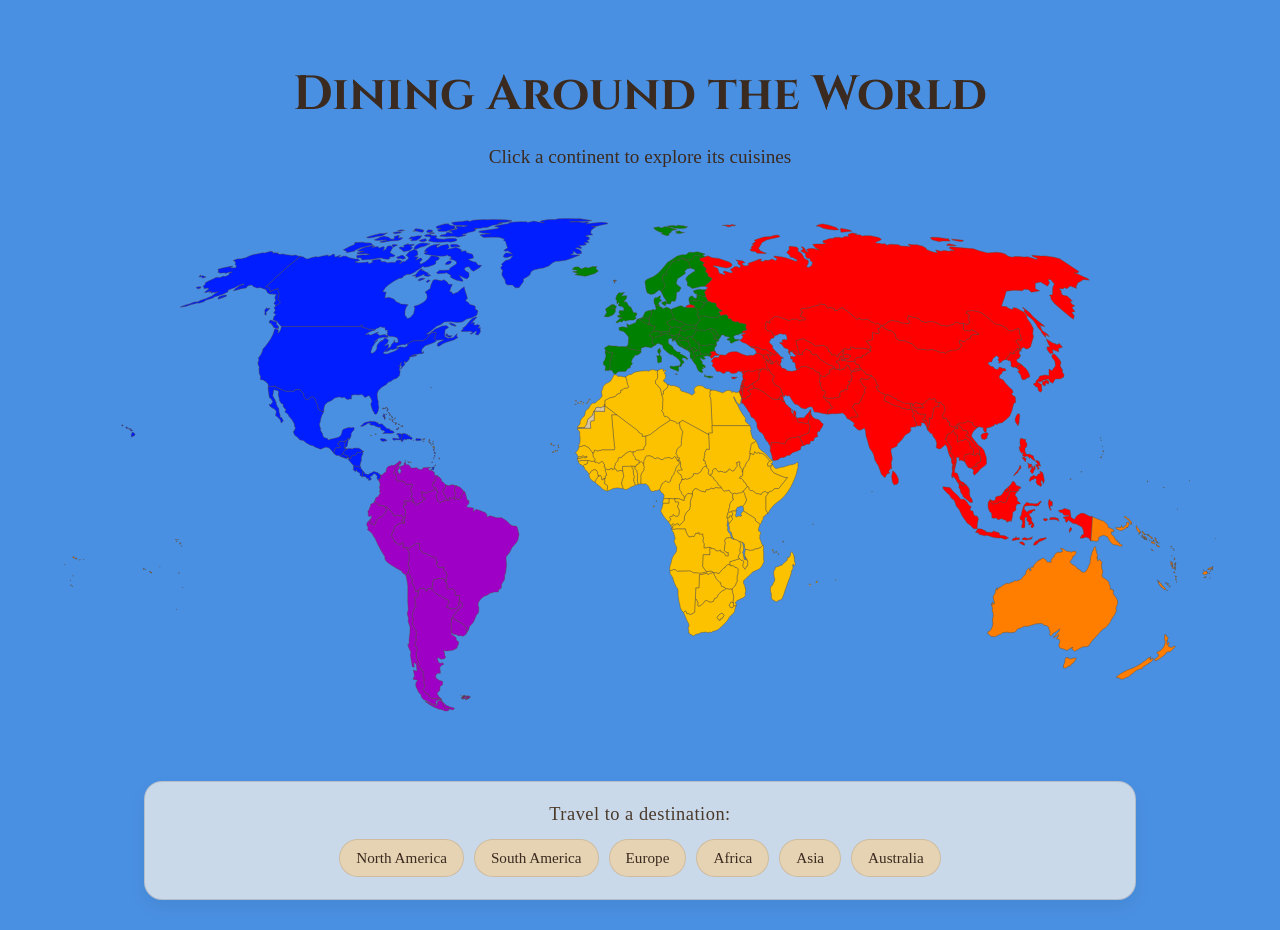
==== commit 23b47c6c: "Adding index html and css file to index branch" ====
--- a/index.html
+++ b/index.html
@@ -1,2342 +1,1021 @@
-<!-- Carrie Moore's html --> 
+<!DOCTYPE html>
 <html lang="en">
-
 <head>
-
-<meta charset="UTF-8" />
-<meta name="viewport" content="width=device-width, initial-scale=1.0" />
- 
-<title>Dining around Asia</title>
-
-<link rel="stylesheet" href="style.css" />
-
-<link href="https://fonts.googleapis.com/css2?family=Playfair+Display:ital,wght@0,400;0,700;1,400&family=DM+Sans:wght@300;400;500&display=swap" rel="stylesheet" />
+  <meta charset="UTF-8">
+  <meta name="viewport" content="width=device-width, initial-scale=1.0">
+  <title>Dining Around the World</title>
+  <link rel="stylesheet" href="styles.css">
+
+<link rel="preconnect" href="https://fonts.googleapis.com">
+<link rel="preconnect" href="https://fonts.gstatic.com" crossorigin>
+<link href="https://fonts.googleapis.com/css2?family=Alegreya+SC:ital,wght@0,400;0,500;0,700;0,800;0,900;1,400;1,500;1,700;1,800;1,900&family=Cinzel:wght@400..900&family=EB+Garamond:ital,wght@0,400..800;1,400..800&family=Marcellus&family=Prata&family=Tangerine:wght@400;700&display=swap" rel="stylesheet">
 
 </head>
 <body>
 
-  <!------ Back Button to Homepage Map ---------->
-<a href="index.html" class="back-btn">← Back to World Map</a>
-
-  <!----------- Vertical Nav --------------->
-<nav class="side-nav">
-  <p class="side-nav-label">Navigate</p>
-
-  <ul>
-    <li><a href="#China" class="nav-link"><span class="nav-dot"></span>China</a></li>
-    <li><a href="#India" class="nav-link"><span class="nav-dot"></span>India</a></li>
-    <li><a href="#Japan" class="nav-link"><span class="nav-dot"></span>Japan</a></li>
-    <li><a href="#SouthKorea" class="nav-link"><span class="nav-dot"></span>South Korea</a></li>
-    <li><a href="#Thailand" class="nav-link"><span class="nav-dot"></span>Thailand</a></li>
-    <li><a href="#Turkey" class="nav-link"><span class="nav-dot"></span>Turkey</a></li>
-  </ul>
-</nav>
-
- 
-    <!--------- Banner ---------->
+  <div class="hero">
+    <h1 style="font-family: Cinzel, serif;">Dining Around the World</h1>
+    <p style="font-family: Georgia, serif;">Click a continent to explore its cuisines</p>
+  </div>
+
+  <div class="map-wrapper">	<!-- The zoom transition to countries map -->
+    <div class="map-container">	<!-- The homepage continent map -->
+
+    <?xml version="1.0"?>
+<!--
+*************Map created by Simplemaps.com********************		
+*************Attribution is highly appreciated!***************
+*************http://simplemaps.com****************************
+
+The MIT License (MIT)
+
+Copyright (c) 2020 Pareto Softare, LLC DBA Simplemaps.com
+
+Permission is hereby granted, free of charge, to any person obtaining a copy
+of this software and associated documentation files (the "Software"), to deal
+in the Software without restriction, including without limitation the rights
+to use, copy, modify, merge, publish, distribute, sublicense, and/or sell
+copies of the Software, and to permit persons to whom the Software is
+furnished to do so, subject to the following conditions:
+
+The above copyright notice and this permission notice shall be included in
+all copies or substantial portions of the Software.
+
+THE SOFTWARE IS PROVIDED "AS IS", WITHOUT WARRANTY OF ANY KIND, EXPRESS OR
+IMPLIED, INCLUDING BUT NOT LIMITED TO THE WARRANTIES OF MERCHANTABILITY,
+FITNESS FOR A PARTICULAR PURPOSE AND NONINFRINGEMENT. IN NO EVENT SHALL THE
+AUTHORS OR COPYRIGHT HOLDERS BE LIABLE FOR ANY CLAIM, DAMAGES OR OTHER
+LIABILITY, WHETHER IN AN ACTION OF CONTRACT, TORT OR OTHERWISE, ARISING FROM,
+OUT OF OR IN CONNECTION WITH THE SOFTWARE OR THE USE OR OTHER DEALINGS IN
+THE SOFTWARE.
+
+-->
+<svg baseprofile="tiny" fill="#ececec" height="857" stroke="black" stroke-linecap="round" stroke-linejoin="round" stroke-width=".2" version="1.2" viewbox="0 0 2000 857" width="2000" xmlns="http://www.w3.org/2000/svg">
+ <path d="M1383 261.6l1.5 1.8-2.9 0.8-2.4 1.1-5.9 0.8-5.3 1.3-2.4 2.8 1.9 2.7 1.4 3.2-2 2.7 0.8 2.5-0.9 2.3-5.2-0.2 3.1 4.2-3.1 1.7-1.4 3.8 1.1 3.9-1.8 1.8-2.1-0.6-4 0.9-0.2 1.7-4.1 0-2.3 3.7 0.8 5.4-6.6 2.7-3.9-0.6-0.9 1.4-3.4-0.8-5.3 1-9.6-3.3 3.9-5.8-1.1-4.1-4.3-1.1-1.2-4.1-2.7-5.1 1.6-3.5-2.5-1 0.5-4.7 0.6-8 5.9 2.5 3.9-0.9 0.4-2.9 4-0.9 2.6-2-0.2-5.1 4.2-1.3 0.3-2.2 2.9 1.7 1.6 0.2 3 0 4.3 1.4 1.8 0.7 3.4-2 2.1 1.2 0.9-2.9 3.2 0.1 0.6-0.9-0.2-2.6 1.7-2.2 3.3 1.4-0.1 2 1.7 0.3 0.9 5.4 2.7 2.1 1.5-1.4 2.2-0.6 2.5-2.9 3.8 0.5 5.4 0z" id="AF" name="Afghanistan">
+ </path>
+ <path class="Angola" d="M 1121.2 572 1121.8 574 1121.1 577.1 1122 580.1 1121.1 582.5 1121.5 584.7 1109.8 584.6 1109 605.1 1112.6 610.3 1116.2 614.3 1105.8 616.9 1092.3 616 1088.5 613 1065.8 613.2 1065 613.7 1061.7 610.8 1058.1 610.6 1054.7 611.7 1052 612.9 1051.5 608.9 1052.4 603.2 1054.4 597.3 1054.7 594.6 1056.6 588.8 1058 586.2 1061.3 582 1063.2 579.1 1063.8 574.4 1063.5 570.7 1061.9 568.4 1060.4 564.5 1059.1 560.7 1059.4 559.3 1061.1 556.8 1059.5 550.6 1058.3 546.3 1055.5 542.2 1056.1 541 1058.4 540.1 1060.1 540.2 1062.1 539.5 1078.8 539.6 1080.1 544.3 1081.7 548.2 1083 550.3 1085.1 553.6 1088.9 553.1 1090.7 552.2 1093.8 553.1 1094.7 551.5 1096.2 547.8 1099.7 547.5 1100 546.4 1102.9 546.4 1102.4 548.7 1109.2 548.6 1109.3 552.7 1110.4 555.1 1109.5 559 1109.9 563 1111.7 565.4 1111.3 573 1112.7 572.4 1115.1 572.6 1118.6 571.6 1121.2 572 Z">
+ </path>
+ <path class="Angola" d="M 1055.3 539 1053.8 534.2 1056.1 531.4 1057.8 530.3 1059.9 532.5 1057.9 533.9 1056.9 535.5 1056.7 538.3 1055.3 539 Z">
+ </path>
+ <path d="M1088 228l0.4 1.2 1.4-0.6 1.2 1.7 1.3 0.7 0.6 2.3-0.5 2.2 1 2.7 2.3 1.5 0.1 1.7-1.7 0.9-0.1 2.1-2.2 3.1-0.9-0.4-0.2-1.4-3.1-2.2-0.7-3 0.1-4.4 0.5-1.9-0.9-1-0.5-2.1 1.9-3.1z" id="AL" name="Albania">
+ </path>
+ <path d="M1296.2 336.7l1.3 5.1-2.8 0 0 4.2 1.1 0.9-2.4 1.3 0.2 2.6-1.3 2.6 0 2.6-1 1.4-16.9-3.2-2.7-6.6-0.3-1.4 0.9-0.4 0.4 1.8 4.2-1 4.6 0.2 3.4 0.2 3.3-4.4 3.7-4.1 3-4 1.3 2.2z" id="AE" name="United Arab Emirates">
+ </path>
+ <path class="Argentina" d="M 669.1 851.7 666.1 851.5 661.1 851.5 655.1 837.9 658.2 840.7 662.5 845.3 670.3 849 677.6 850.5 676.8 853.5 672.4 853.8 669.1 851.7 Z">
+ </path>
+ <path class="Argentina" d="M 638.6 644.7 649.9 655.1 654.5 656.1 661.8 660.9 667.7 663.4 668.8 666.2 664.6 676 670.4 677.7 676.7 678.7 680.9 677.7 685.2 672.7 685.5 667.1 688.1 665.8 691.3 669.6 691.7 674.7 687.5 678.2 684.2 680.8 678.9 687.1 672.9 695.8 672.4 701 672 707.6 673.2 714 672.3 715.4 672.7 719.5 673 722.9 680.8 728.4 681 732.8 684.9 735.6 685.2 738.7 681.9 746.9 674.9 750.4 664.7 751.7 658.7 751 660.8 754.9 660.9 759.6 662.7 762.8 660.2 765.1 655.1 766 649.5 763.6 648 765.3 650.5 771.6 654.5 773.5 656.8 771.5 659.3 774.8 655.1 776.8 652.2 780.8 653.4 787.1 653.3 790.5 648.5 790.5 645.5 793.7 645.6 798.5 652.1 803.1 657.3 804.3 657.5 810 652.9 813.5 652.3 820.8 648.8 823.2 647.9 826.1 652.1 832.6 656.7 836.1 654.6 835.8 649.7 834.8 637.6 834 634.1 830.4 632.2 825.8 629.1 826.2 626.5 823.9 623.4 817.4 626.1 814.6 626.2 810.7 624.4 807.5 625.1 802.1 624 793.8 622.2 790.1 624 788.9 622.6 786.5 619.8 785.3 620.6 782.6 617.5 780.2 613.8 772.9 615.5 771.6 612.2 763.8 611.4 757.3 611.2 751.6 613.7 749.3 610.4 743 608.8 737.2 611.8 733 610.4 727.6 612 721.4 610.6 715.5 609 714.3 604.1 703.2 606.2 696.6 604.5 690.4 605.4 684.5 608 678.5 611.3 674.5 609.3 672 610.1 669.9 608.5 659.2 614.1 656.1 615.3 649.4 614.4 647.8 618.4 642 625.9 643.6 629.6 648.2 631.2 643 637.6 643.3 638.6 644.7 Z">
+ </path>
+ <path d="M1230.8 253l-1.8 0.2-2.8-3.7-0.2-1-2.3 0-1.9-1.7-1 0.1-2.4-1.8-4.2-1.6-0.1-3.1-1.3-2.2 7-1 1.4 1.6 2.2 1.1-0.7 1.6 3.2 2.2-1.1 2.1 2.6 1.7 2.5 1 0.9 4.5z" id="AM" name="Armenia">
+ </path>
+ <path class="Australia" d="M 1743 763.6 1746.7 765.8 1750 764.9 1754.9 763.7 1757.7 764.1 1753.2 771.7 1749.9 773.8 1745.9 779 1745.3 777.2 1738.7 781.6 1737.9 781.3 1734.9 781.1 1735.4 775.7 1737.4 771.5 1738 765.9 1740 763 1743 763.6 Z">
+ </path>
+ <path class="Australia" d="M 1793.5 590.2 1794.7 595.2 1798.7 592.8 1800.1 595.5 1802.4 598 1801.3 600.9 1801.5 606.4 1801.7 609.6 1803 610.4 1803.4 615.9 1802.2 619.2 1803 623.5 1808.4 626.9 1811.6 629.9 1814.8 632.7 1813.7 634.3 1816 638.3 1816.5 645.3 1819.1 643.9 1820.6 646.6 1822.2 645.7 1821.5 652.5 1824.4 656.4 1826.3 658.8 1829.1 664 1829.1 669.2 1828.1 672.9 1826.3 676.8 1827 682.3 1824.5 688 1822.4 691 1818.6 696.7 1817.1 700.4 1814 705 1809 710.8 1803.5 714 1799.1 718.9 1795.8 722.1 1791.4 727.6 1787.7 730.8 1783.8 735.6 1780.7 740 1779.9 742.1 1775.6 744.3 1769.5 744.5 1763.2 747.2 1759.4 749.6 1754.6 752.4 1751.9 749.5 1749.3 748.4 1751.9 745.1 1748.4 746.3 1741.2 750.9 1737.6 749.2 1735.2 748.2 1732.4 747.7 1728.3 745.9 1727 741.9 1728.5 737.1 1728.9 733.8 1727.5 731.2 1722.8 730.5 1726 727.3 1726.9 722.6 1722.2 727 1716.9 728.2 1721.4 724.7 1723.9 721 1727.4 717.8 1729 713.1 1722.2 718.5 1717.9 720.7 1713.6 725.8 1710.6 723.2 1712.3 719.8 1710.9 715.1 1709.1 712.7 1710.7 711.2 1705.4 707.3 1701.6 707.2 1697.6 704 1687.7 704.6 1679.8 706.9 1672.9 709.1 1667.9 708.7 1660.9 712 1655.6 713.4 1653.3 716.8 1650.3 719.4 1645.6 719.6 1642 720.1 1637.8 719 1633.6 719.7 1629.8 720 1625.3 723.4 1623.8 723.1 1620.4 724.9 1617 726.9 1613.2 726.7 1609.7 726.7 1605.6 722.6 1603.2 721.4 1604.7 717.7 1607.6 716.8 1609.1 715.4 1609.7 713.1 1612 708.6 1612.7 704.8 1612 698.3 1612.2 694.6 1613.6 691 1612.7 686.8 1613 684.9 1611.3 682.3 1612 677.3 1610.1 672.2 1610 669.5 1611.8 672.3 1611.3 666.3 1613.6 668.2 1614.7 670.7 1615.3 667.4 1613.7 662.3 1613.6 660.3 1612.8 658.4 1614.1 654.7 1615.6 653.1 1616.9 649.9 1617 646.1 1620.1 641.5 1619.7 646.4 1622.8 642 1627.7 639.8 1630.9 637.1 1635.6 634.7 1638.2 634.2 1639.6 635 1644.4 632.6 1647.9 631.9 1649 630.5 1650.5 629.9 1653.6 630.1 1659.8 628.2 1663.3 625.3 1665.3 621.9 1669.2 618.7 1669.9 616.1 1670.6 612.6 1675.5 607.1 1676.9 612.7 1679.5 611.4 1678 608.4 1680.3 605.3 1682.5 606.7 1684 601.8 1687.5 598.6 1689.3 596.1 1692.2 595 1692.6 593.2 1694.9 593.9 1695.3 592.3 1697.9 591.4 1700.7 590.5 1704.4 593.5 1707 597.3 1710.5 597.3 1714 597.9 1713.3 594.4 1716.8 589.3 1719.5 587.6 1718.9 586 1721.8 582.3 1725.5 580 1728.2 580.8 1733.1 579.6 1733.4 576.3 1729.5 574.2 1732.6 573.3 1736.2 574.9 1738.9 577.5 1743.4 579.1 1745.1 578.5 1748.4 580.5 1751.9 578.6 1753.9 579.2 1755.4 577.9 1757.6 581.1 1755.6 584.6 1753.1 587.2 1751.2 587.4 1751.5 589.9 1749.3 593.1 1746.8 596.3 1747 598.1 1750.8 601.7 1754.8 603.7 1757.3 605.9 1760.6 609.7 1762.2 609.7 1764.8 611.4 1765.3 613.4 1770.2 615.5 1774.3 613.3 1776.1 609.9 1777.8 607 1779.1 603.5 1781.7 598.4 1781.5 595.3 1782.2 593.4 1782.1 589.8 1783.5 584.9 1784.8 583.6 1784.2 581.5 1786 578.1 1787.5 574.6 1787.9 572.7 1790.2 570.3 1791.5 573.5 1791.4 577.5 1792.7 578.3 1792.6 581 1794.2 584.2 1794.1 587.9 1793.5 590.2 Z">
+ </path>
+ <path d="M1070.6 190.8l-0.3 0.8 0.7 2.1-0.2 2.6-2.8 0 1.1 1.4-1.3 4-0.9 1.1-4.4 0.1-2.4 1.5-4.2-0.5-7.3-1.7-1.3-2.1-4.9 1.1-0.5 1.2-3.1-0.9-2.6-0.2-2.3-1.2 0.7-1.5-0.2-1.1 1.4-0.3 2.7 1.7 0.6-1.7 4.4 0.3 3.5-1.1 2.4 0.2 1.7 1.3 0.4-1.1-1-4.1 1.7-0.8 1.6-2.9 3.8 2.1 2.6-2.6 1.7-0.5 4 1.9 2.3-0.3 2.4 1.2z" id="AT" name="Austria">
+ </path>
+ <path class="Azerbaijan" d="M 1229 253.2 1225.2 252.3 1222 249.4 1220.8 246.9 1221.8 246.8 1223.7 248.5 1226 248.5 1226.2 249.5 1229 253.2 Z">
+ </path>
+ <path class="Azerbaijan" d="M 1235.3 236.2 1237.8 233.6 1241.3 236.9 1244.9 241.5 1247.4 241.8 1249.3 243.5 1245.1 244 1245.2 249 1244.8 251.2 1243.1 252.7 1243.9 255.8 1242.6 256.2 1238.7 252.8 1239.9 249.7 1238 247.8 1236.1 248.3 1230.8 253 1229.9 248.5 1227.4 247.5 1224.8 245.8 1225.9 243.7 1222.7 241.5 1223.4 239.9 1221.2 238.8 1219.8 237.2 1220.9 236.1 1225.1 238 1228 238.3 1228.6 237.6 1225.3 234.1 1226.5 233.3 1228 233.5 1232.3 237.3 1234.7 237.8 1235.3 236.2 Z">
+ </path>
+ <path d="M1154.9 530.4l-0.6 0.1 0-0.3-2-6.1-0.01-0.06-0.09-1.04-1.4-2.9 3.5 0.5 1.7-3.7 3.1 0.4 0.3 2.5 1.2 1.5 0 2.1-1.4 1.3-2.3 3.4-2 2.3z" id="BI" name="Burundi">
+ </path>
+ <path d="M1016.5 177.1l-0.4 4.2-1.3 0.2-0.4 3.5-4.4-2.9-2.5 0.5-3.5-2.9-2.4-2.5-2.2-0.1-0.8-2.2 3.9-1.2 3.6 0.5 4.5-1.3 3.1 2.7 2.8 1.5z" id="BE" name="Belgium">
+ </path>
+ <path d="M1006.7 427l-0.2 2.1 1.3 3.8-1.1 2.6 0.6 1.7-2.8 4-1.7 2-1.1 4 0.2 4.1-0.3 10.3-4.7 0.8-1.4-4.4 0.3-14.8-1.2-1.3-0.2-3.2-2-2.2-1.7-1.9 0.7-3.4 2-0.7 1.1-2.8 2.8-0.6 1.2-1.9 1.9-1.9 2 0 4.3 3.7z" id="BJ" name="Benin">
+ </path>
+ <path d="M988.5 406l-0.5 3.1 0.8 2.9 3.1 4.2 0.2 3.1 6.5 1.5-0.1 4.4-1.2 1.9-2.8 0.6-1.1 2.8-2 0.7-4.9-0.1-2.6-0.5-1.8 1-2.5-0.5-9.8 0.3-0.2 3.7 0.8 4.8-3.9-1.6-2.6 0.2-2 1.6-2.5-1.3-1-2.2-2.5-1.4-0.4-3.7 1.6-2.7-0.2-2.2 4.5-5.3 0.9-4.4 1.5-1.6 2.7 0.9 2.4-1.3 0.8-1.7 4.3-2.8 1.1-2 5.3-2.7 3.1-0.9 1.4 1.2 3.6 0z" id="BF" name="Burkina Faso">
+ </path>
+ <path d="M1500.6 360.3l0.6 4.6-2.1-1 1.1 5.2-2.1-3.3-0.8-3.3-1.5-3.1-2.8-3.7-5.2-0.3 0.9 2.7-1.2 3.5-2.6-1.3-0.6 1.2-1.7-0.7-2.2-0.6-1.6-5.3-2.6-4.8 0.3-3.9-3.7-1.7 0.9-2.3 3-2.4-4.6-3.4 1.2-4.4 4.9 2.8 2.7 0.3 1.2 4.5 5.4 0.9 5.1-0.1 3.4 1.1-1.6 5.4-2.4 0.4-1.2 3.6 3.6 3.4 0.3-4.2 1.5 0 4.4 10.2z" id="BD" name="Bangladesh">
+ </path>
+ <path d="M1132.6 221.6l-2.3 2.6-1.3 4.5 2.1 3.6-4.6-0.8-5 2 0.3 3.2-4.6 0.6-3.9-2.3-4 1.8-3.8-0.2-0.8-4.2-2.8-2.1 0.7-0.8-0.6-0.8 0.6-2 1.8-2-2.8-2.7-0.7-2.4 1.1-1.4 1.8 2.6 1.9-0.4 4 0.9 7.6 0.4 2.3-1.6 5.9-1.5 4 2.3 3.1 0.7z" id="BG" name="Bulgaria">
+ </path>
+ <path d="M1083 214.3l1.9-0.1-1.1 2.8 2.7 2.5-0.5 2.9-1.1 0.3-0.9 0.6-1.6 1.5-0.4 3.5-4.8-2.4-2.1-2.7-2.1-1.4-2.5-2.4-1.3-1.9-2.7-3 0.8-2.6 2 1.5 1-1.4 2.3-0.1 4.5 1.1 3.5-0.1 2.4 1.4z" id="BA" name="Bosnia and Herzegovina">
+ </path>
+ <path d="M1141.6 162.7l-3.9-0.2-0.8 0.6 1.5 2 2 4-4.1 0.3-1.3 1.4 0.3 3.1-2.1-0.6-4.3 0.3-1.5-1.5-1.7 1.1-1.9-0.9-3.9-0.1-5.7-1.5-4.9-0.5-3.8 0.2-2.4 1.6-2.3 0.3-0.5-2.8-1.9-2.8 2.8-1.3-0.4-2.4-1.7-2.3-0.6-2.7 4.7 0 4.8-2.3 0.5-3.4 3.6-2-1-2.7 2.7-1 4.6-2.3 5.3 1.5 0.9 1.5 2.4-0.7 4.8 1.4 1.1 2.9-0.7 1.6 3.8 4 2.1 1.1 0 1.1 3.4 1.1 1.7 1.6-1.6 1.3z" id="BY" name="Belarus">
+ </path>
+ <path d="M487.8 399.8l-1.7 0 1.3-7.2 0.7-5.1 0.1-1 0.7-0.3 0.9 0.8 2.5-3.9 1.1-0.1-0.1 1 1 0-0.3 1.8-1.3 2.7 0.4 1-0.9 2.3 0.3 0.6-1 3.3-1.3 1.7-1.1 0.2-1.3 2.2z" id="BZ" name="Belize">
+ </path>
+ <path d="M662.5 631.4l-0.3-2-5.4-3.3-5.2-0.1-9.6 1.9-2.1 5.6 0.2 3.5-1.5 7.7-1-1.4-6.4-0.3-1.6 5.2-3.7-4.6-7.5-1.6-4 5.8-3.9 0.9-3.1-8.9-3.7-7.2 1.1-6.2-3.2-2.7-1.2-4.6-3.2-4.4 2.9-6.9-2.9-5.4 1.1-2.2-1.2-2.4 1.9-3.2-0.3-5.4 0-4.6 1.1-2.1-5.5-10.4 4.2 0.6 2.9-0.2 1.1-1.9 4.8-2.6 2.9-2.4 7.3-1.1-0.4 4.8 0.9 2.5-0.3 4.3 6.5 5.7 6.4 1.1 2.3 2.4 3.9 1.3 2.5 1.8 3.5 0 3.4 1.9 0.5 3.7 1.2 1.9 0.3 2.7-1.7 0.1 2.8 7.5 10.7 0.3-0.5 3.7 0.8 2.5 3.2 1.8 1.7 4-0.6 5.1-1.3 2.8 0.8 3.6-1.6 1.4z" id="BO" name="Bolivia">
+ </path>
+ <path d="M665.8 489.6l3.1 0.6 0.6-1.4-1-1.2 0.6-1.9 2.3 0.6 2.7-0.7 3.2 1.4 2.5 1.3 1.7-1.7 1.3 0.2 0.8 1.8 2.7-0.4 2.2-2.5 1.8-4.7 3.4-5.9 2-0.3 1.3 3.6 3 11.2 3.1 1.1 0.1 4.4-4.3 5.3 1.7 1.9 10.1 1 0.2 6.5 4.3-4.2 7.1 2.3 9.5 3.9 2.8 3.7-0.9 3.6 6.6-2 11 3.4 8.5-0.2 8.4 5.3 7.4 7.2 4.4 1.8 4.8 0.3 2.1 2 2 8.2 1.1 3.9-2.1 10.6-2.7 4.2-7.7 8.9-3.4 7.3-4 5.5-1.4 0.2-1.3 4.7 0.9 12-1.1 9.9-0.3 4.2-1.6 2.6-0.5 8.6-5.2 8.3-0.5 6.7-4.3 2.7-1.1 3.9-6 0-8.5 2.4-3.7 2.9-6 1.9-6.1 5.1-4.1 6.4-0.3 4.8 1.3 3.5-0.3 6.5-0.8 3.1-3.4 3.6-4.5 11.3-4 5-3.2 3.1-1.5 6.1-2.9 3.6-2.1-3.6 1.8-3.1-3.8-4.3-4.8-3.6-6.3-4.1-1.9 0.2-6.3-5-3.4 0.7 6-8.7 5.3-6.3 3.3-2.6 4.2-3.5-0.4-5.1-3.2-3.8-2.6 1.3 0.7-3.7 0.3-3.8-0.3-3.6-2.1-1.1-2 1-2.1-0.3-0.8-2.4-1.1-5.9-1.2-1.9-3.9-1.8-2.2 1.3-5.9-1.3-0.4-8.7-2-3.5 1.6-1.4-0.8-3.6 1.3-2.8 0.6-5.1-1.7-4-3.2-1.8-0.8-2.5 0.5-3.7-10.7-0.3-2.8-7.5 1.7-0.1-0.3-2.7-1.2-1.9-0.5-3.7-3.4-1.9-3.5 0-2.5-1.8-3.9-1.3-2.3-2.4-6.4-1.1-6.5-5.7 0.3-4.3-0.9-2.5 0.4-4.8-7.3 1.1-2.9 2.4-4.8 2.6-1.1 1.9-2.9 0.2-4.2-0.6-3.2 1.1-2.6-0.7-0.1-9.7-4.4 3.7-5-0.1-2.3-3.5-3.8-0.3 1-2.8-3.3-3.9-2.6-5.8 1.5-1.1-0.2-2.8 3.4-1.8-0.7-3.5 1.4-2.2 0.3-3 6.3-4.4 4.6-1.2 0.8-1 5.1 0.3 2.2-17.6 0.1-2.8-0.9-3.6-2.6-2.4 0.1-4.7 3.2-1 1.1 0.7 0.2-2.5-3.3-0.7 0-4 11 0.2 1.9-2.3 1.6 2.1 1 3.8 1.1-0.8 3.1 3.4 4.4-0.4 1.1-2 4.2-1.5 2.4-1.1 0.7-2.7 4.1-1.8-0.3-1.4-4.8-0.5-0.7-4.1 0.3-4.3-2.5-1.6 1.1-0.6 4.1 0.8 4.5 1.6 1.7-1.5 4.1-1 6.4-2.4 2.1-2.5-0.7-1.8 3-0.2 1.2 1.4-0.8 2.9 2 0.9 1.2 3-1.6 2.3-1 5.4 1.4 3.3 0.3 3 3.5 3 2.8 0.3 0.6-1.3 1.8-0.3 2.6-1.1 1.8-1.7 3.2 0.6 1.3-0.3z" id="BR" name="Brazil">
+ </path>
+ <path d="M1633.1 472.8l2.2-2.4 4.6-3.6-0.1 3.2-0.1 4.1-2.7-0.2-1.1 2.2-2.8-3.3z" id="BN" name="Brunei Darussalam">
+ </path>
+ <path d="M1488.8 323.5l2.6 2.1 0.5 3.9-4.5 0.2-4.7-0.4-3.2 1-5.5-2.5-0.4-1.2 2.6-4.8 2.6-1.6 4.3 1.4 2.9 0.2 2.8 1.7z" id="BT" name="Bhutan">
+ </path>
+ <path d="M1127.6 615.7l1.9 5.1 1.1 1.2 1.6 3.7 6.1 7 2.3 0.7-0.1 2.3 1.5 4.1 4.3 1 3.4 2.9-8.1 4.7-5.2 4.8-2 4.3-1.8 2.4-3 0.5-1.2 3.1-0.6 2-3.6 1.4-4.5-0.3-2.5-1.8-2.3-0.7-2.8 1.4-1.5 3.1-2.7 1.9-2.8 2.9-4 0.7-1.1-2.3 0.6-3.9-3-6.1-1.4-1 0.6-18.7 5.5-0.2 0.8-22.9 4.2-0.2 8.7-2.3 2 2.7 3.7-2.5 1.7 0 3.2-1.5 1 0.5z" id="BW" name="Botswana">
+ </path>
+ <path d="M1121.3 446.5l3.9 2.5 3.1 2.6 0.1 2.1 3.9 3.3 2.4 2.8 1.4 3.8 4.3 2.6 0.9 2-1.8 0.7-3.7-0.1-4.2-0.7-2.1 0.5-0.9 1.6-1.8 0.2-2.2-1.4-6.3 3.2-2.6-0.6-0.8 0.5-1.6 3.9-4.3-1.3-4.1-0.6-3.6-2.4-4.7-2.2-3 2.1-2.2 3.2-0.5 4.5-3.6-0.3-3.9-1.1-3.3 3.4-3 6-0.6-1.9-0.3-2.9-2.6-2.1-2.1-3.3-0.5-2.3-2.7-3.4 0.5-1.9-0.6-2.7 0.4-5 1.4-1.1 2.8-6.5 4.6-0.5 1-1.7 1 0.2 1.4 1.4 7.1-2.4 2.4-2.5 2.9-2.3-0.6-2.2 1.6-0.6 5.5 0.4 5.2-3 4-7 2.8-2.6 3.6-1.1 0.7 2.7 3.3 4 0 2.7-0.8 2.6 0.4 2 1.9 1.9 0.5 0.3z" id="CF" name="Central African Republic">
+ </path>
+ <path class="Canada" d="M 665.9 203.6 669.3 204.5 674 204.3 670.7 206.9 668.7 207.3 663.2 204.6 662.6 202.5 665.1 200.6 665.9 203.6 Z">
+ </path>
+ <path class="Canada" d="M 680.3 187.6 677.9 187.7 672.1 185.8 668.6 182.8 670.5 182.3 676.4 183.9 680.6 186.5 680.3 187.6 Z">
+ </path>
+ <path class="Canada" d="M 372.4 191.3 369.3 192.2 363 189.4 363 187.2 360.1 185 360.4 183.2 356.1 182.1 356.7 178.7 358.2 177.3 362.3 178.6 364.7 179.6 368.8 180.2 369 182.4 369.4 185.3 372.6 187.9 372.4 191.3 Z">
+ </path>
+ <path class="Canada" d="M 711.5 177.8 706.5 183.2 710.4 181.1 713.3 182.5 710.9 184.6 714.7 186.3 717.5 184.8 721.8 186.7 719 191.3 722.8 190.2 722.5 193.5 723 197.4 719.4 203 717 203.2 714.1 202 716.6 196.9 715.4 196.1 708.1 201.5 705.1 201.3 709.5 198.3 705.1 196.8 699.6 197.2 690 197 689.8 195.2 693.6 192.9 691.9 191.3 697.3 187.5 705.5 177.6 709.7 174.1 714.7 172 716.8 172.2 715.3 173.9 711.5 177.8 Z">
+ </path>
+ <path class="Canada" d="M 351.5 156.4 353 157.2 358 156.7 350.8 163.6 351.1 168.6 349.2 168.6 348.5 165.8 349 162.9 348.2 161 349.5 158.3 351.5 156.4 Z">
+ </path>
+ <path class="Canada" d="M 634.9 108.9 631.3 111.9 629.6 111.4 629.5 109.7 629.9 109.3 632.7 107.6 634.4 107.7 634.9 108.9 Z">
+ </path>
+ <path class="Canada" d="M 625.2 105.7 618 108.9 615 108.7 615 107.2 620 104.5 626 104.6 625.2 105.7 Z">
+ </path>
+ <path class="Canada" d="M 622.1 88.9 621.2 91.4 623.9 90.5 625.4 92 628.9 94 632.7 95.7 631.3 98.4 634.8 98 636.7 99.9 631.7 101.7 625.8 100.3 625 97.7 618.7 100.8 610.5 103.7 611.2 100.4 604.9 100.9 610.6 98.1 614.2 93.6 619.3 88.5 622.1 88.9 Z">
+ </path>
+ <path class="Canada" d="M 667 80.6 662.1 80.9 662.8 78.2 666.6 75.1 670.9 74.4 673.2 75.9 671.7 78.2 670.8 79 667 80.6 Z">
+ </path>
+ <path class="Canada" d="M 592.5 69.9 588.4 71.8 584.2 70.2 580.3 70.7 576.9 68.3 581.9 66.6 586.8 64.3 589.8 65.8 591.4 66.8 591.8 67.8 592.5 69.9 Z">
+ </path>
+ <path class="Canada" d="M 645.5 212.5 643.3 208.9 646.2 200.4 644.6 198.6 640.9 199.6 639.8 198 634.3 202.7 631.1 207.6 628.3 210.5 625.8 211.5 624.1 211.8 623 213.3 613.7 213.3 605.9 213.4 603.2 214.5 596.4 218.9 596.4 218.8 595.5 218.4 593.5 219.3 591.6 220.6 589.8 219.5 585.1 220.3 581.2 221.2 579.3 222 577 224.1 578.8 224.8 580.5 224.4 580.8 224.4 580.5 226.3 575.7 227 572.9 227.8 571.2 228.8 568.6 228.2 567 228.5 564.1 230.3 559.5 232.3 556.8 231.9 558.8 229.7 562.5 226.2 566.6 224.1 567.7 222.3 568.6 219.3 572.4 215.8 573.3 211.8 574.4 215.7 578.2 216.6 580.6 214.5 579.2 209.7 578.3 207.7 574.3 206.5 570.5 205.8 566.6 205.8 563.2 205 562.8 203.6 561.4 204.5 560.2 204.3 562.1 202.2 560.3 201.4 562.2 199 561 197.2 562.7 195.4 557.5 194.5 557.4 190.9 556.6 190.1 553.3 189.9 549.2 188.7 547.7 189.5 545.9 191 542.6 192 539.5 194.5 534.1 192.8 529.7 193.6 525.8 191.7 521.2 190.7 517.9 190.3 516.9 189.3 517.8 185.9 516.1 185.9 514.8 188.3 504.6 188.3 487.6 188.3 470.8 188.3 455.9 188.3 441.1 188.3 426.4 188.3 411.3 188.3 406.5 188.3 391.8 188.3 377.7 188.3 377 188.3 371.6 182.2 370 179.5 363 176.9 364.3 171.4 367.9 167.7 363.8 165 366.9 160.1 364.8 155.7 367.3 152.5 372.4 149.6 375.6 145.8 371 142 372.4 135.1 373.5 130.9 371.9 128.2 371.1 125.8 371.7 122.7 365.2 124.6 357.6 127.9 357.3 124.1 356.8 121.5 354 119.9 349.8 119.7 385.4 87 410 66.6 416 67.9 419.3 70.5 423 71 429.3 68.8 436.3 67.1 441.6 67.7 450.5 65.4 458.7 64.1 458.9 66.3 463.4 65 467.3 62.5 469.4 63.1 470.8 67.9 480.3 64.2 476.4 68.3 482.4 67.4 485.6 65.9 490.2 66.2 494.1 68.4 501.6 70.4 506.3 71.3 510.7 71 513.6 73.8 505.1 76.5 511.5 77.6 523.4 77 527.8 76 529.2 79.3 536.3 76.6 534.2 74.2 538.7 72.4 543.9 72.1 547.8 71.6 549.9 72.9 551.4 75.8 556.4 75.4 561.7 77.9 568.9 77 574.9 77.1 577.3 73.7 581.8 72.8 586.7 74.6 582.4 79.8 588.6 75.4 591.8 75.6 598.2 70.1 596.6 66.8 593.7 64.6 599.2 58.7 607.4 54.9 611.9 55.8 613.9 58.1 614.3 64.1 608.5 66.7 615.2 67.8 610.8 73.3 619.7 69.1 621.9 72.6 617.6 76.6 618.9 80.3 626.2 76.4 632.7 71.6 637.4 65.7 642.9 66.1 648.3 66.9 651.9 69.6 650.2 72.3 645.1 75.2 646 78.1 643.6 80.8 632.7 84.7 626.2 85.6 623 83.9 619.7 86.7 612.3 91.4 609.3 93.9 601.6 97.7 595.1 98.1 590 100.5 587.1 104.3 581.4 105 572.7 109.7 563.3 116.2 558.3 120.8 553.4 127.7 559.4 128.7 557.9 134.2 557.1 138.8 564.4 137.6 571.4 140.2 574.7 142.5 576.4 145.3 581.3 147 584.9 149.5 592.5 149.9 597.3 150.5 593.7 155.7 592 161.8 592.1 168.7 596.5 174.6 601.2 172.6 606.8 166.2 609.1 156.6 607.4 153.4 616.4 150.5 623.9 146.3 628.7 142.1 630.4 138.1 630 133 626.8 128.5 635.7 122.3 636.7 117 640.6 108 644.4 106.6 651.1 108.2 655.3 108.8 659.8 107.2 662.9 109.2 666.5 112.6 666.7 114.8 674.4 115.3 671.8 120.2 669.5 127.6 673.3 128.6 674.9 132.1 683.1 128.8 690.6 122.2 694.8 119.5 695.9 124.8 698.5 132.3 700.5 139.5 697.1 143.3 701.9 146.7 704.8 150.1 711.7 151.7 714.1 153.6 714.1 158.8 717.5 159.6 718.6 161.9 716.6 168.8 712.3 171.1 708.1 173.3 699.3 175.5 691.4 180.5 682.8 181.6 672.7 180.2 665.4 180.2 660.1 180.6 654.4 185.1 647 187.9 636.9 196.1 629 201.9 633.7 200.9 644.6 192.6 656.9 187.4 664.5 186.8 667.8 189.9 661.7 194.1 661.1 200.8 661.2 205.6 666.8 208.7 675.4 207.8 682.6 200.7 681.6 205.3 684.1 207.6 676.7 211.7 664.3 215.5 658.5 218 651.3 222.6 647.6 222.1 649.1 216.8 659.5 211.5 651.4 211.7 645.5 212.5 Z">
+ </path>
+ <path class="Canada" d="M 539 48.7 534.3 51.1 544.8 49.6 547.4 52.2 554.7 49.5 556.5 51.2 554.3 56.3 558.6 54.2 561.4 48.9 565.7 48.1 568.7 48.9 570.9 51 568.2 56.1 565.8 59.8 570 62.4 575 65 572.4 67.3 565.3 67.8 566.1 69.8 562.9 71.8 556.2 71 550.5 69.5 545.4 69.8 535.9 71.7 524.6 72.5 516.7 73 517 70.4 512.9 69 508.6 69.6 508 65.3 511.3 64.7 518.6 63.8 524.1 64.1 530.3 63.1 523.8 61.9 514.7 62.3 509 62.2 509 60.3 520.7 58.1 514.4 58.2 509 56.8 516.8 52.9 522 50.8 536.2 47.7 539 48.7 Z">
+ </path>
+ <path class="Canada" d="M 578.5 47.2 571.5 50.6 569.2 47 571.3 46.2 576.8 46 578.5 47.2 Z">
+ </path>
+ <path class="Canada" d="M 687.1 48.8 686.4 50.2 682.3 50.1 678.2 50 673.3 50.7 672.4 50.3 670.3 47.6 672 45.8 674.2 45.4 682.6 46 687.1 48.8 Z">
+ </path>
+ <path class="Canada" d="M 647.3 48.5 647.6 51.7 654.8 47.6 666.5 45.5 668.8 50.8 665.6 54.2 674.6 52.7 679.9 50.6 686.7 53.2 690.4 55.7 689.3 58 697.5 56.8 699.4 60.2 707.8 62.3 710 64.4 710.9 69.5 701.8 72 709.5 75.6 715.4 76.8 718.7 81.8 725.2 82.2 721.9 86.1 711 92.6 707 90.2 703.2 84.8 697.3 85.5 695 88.8 697.7 92 702.2 94.6 703.2 96.1 703.1 101.8 699.5 105.9 694.8 104.3 686.2 99.8 689.8 104.7 692.6 108.2 692.3 110.2 681.4 107.9 673.8 104.5 670 101.8 672.4 100.1 667.6 97.2 662.9 94.5 662 96.1 648.9 97 646.5 95.1 651.9 90.9 660 90.8 669.3 90.1 669.1 88.1 672.2 85.3 681 79.9 681.4 77.4 680.9 75.6 676.2 72.9 669.1 71.1 672.6 69.7 670.6 66.3 667.2 66 665.3 64.2 662 65.8 654.1 66.5 640.1 65.3 632.7 63.7 626.8 62.9 624.9 61 631.2 58.6 625.5 58.6 628.8 53.3 635.9 48.7 641.9 46.6 653.1 45.2 647.3 48.5 Z">
+ </path>
+ <path class="Canada" d="M 596.9 45 600.5 46.1 608.1 45.4 607.6 46.9 601.5 49.4 605.3 51.6 600.1 56.3 591.7 58.3 588.3 57.9 587.4 55.9 581.5 51.9 583.2 50.2 590.6 50.8 589.7 47.5 596.9 45 Z">
+ </path>
+ <path class="Canada" d="M 619.5 50.5 611.7 54.4 607.3 54.2 609.1 49.6 611.7 47.1 615.9 44.9 621.1 43.5 629 43.7 635.2 44.9 625.1 49.5 619.5 50.5 Z">
+ </path>
+ <path class="Canada" d="M 503.7 57.7 490.2 60.3 490.8 58 484.8 55.2 489.2 53 496.7 49.2 504.3 45.8 504.7 42.7 518.7 41.9 522.9 43 532.4 43.3 534.3 44.7 535.9 46.9 529.4 48.2 515.5 51.8 506.3 55.5 503.7 57.7 Z">
+ </path>
+ <path class="Canada" d="M 628.9 39.3 624.8 41.2 619.6 40.8 616.4 39.5 620.9 37.3 627.8 35.9 629.2 37.7 628.9 39.3 Z">
+ </path>
+ <path class="Canada" d="M 620.1 30.6 620.3 32.9 617.5 35.4 611.7 39.2 604.8 39.7 601.6 38.9 605 36 598.4 36.3 602.7 32.5 606.5 32.7 614.2 31 619.1 31.3 620.1 30.6 Z">
+ </path>
+ <path class="Canada" d="M 580.7 33.2 580 34.9 584.4 34.1 588 34.3 585.7 36.8 580.6 39.1 566.7 39.9 554.4 42.1 548.4 42.2 549.9 40.6 560.6 38.3 542.7 38.9 538.5 38 550.2 33.2 555.6 31.8 563.9 33.5 566.8 36.4 572.9 36.8 573.6 32.1 579.4 30.3 582.5 30.8 580.7 33.2 Z">
+ </path>
+ <path class="Canada" d="M 636.4 28.8 638.7 30.4 646.1 30.4 647.5 32 644.7 33.8 647.8 34.9 649 36.1 653.9 36.3 659 36.7 666.1 35.7 674.2 35.2 680 35.6 682.3 37.5 681.3 39.5 677.7 40.9 671 42 666.7 41.3 654.9 42.1 646.9 42.2 641.3 41.6 632.7 40 634.3 37.2 636.4 34.8 635 32.6 628 32 625.4 30.5 629.2 28.5 636.4 28.8 Z">
+ </path>
+ <path class="Canada" d="M 560.7 26.2 554.9 29.9 549.6 31.6 545.8 31.8 535.9 33.9 528.8 34.7 525.2 33.6 536.9 29.9 549.1 26.8 554.6 26.9 560.7 26.2 Z">
+ </path>
+ <path class="Canada" d="M 641.9 26.8 640.1 26.9 633.5 26.6 634.2 25.3 641.4 25.4 643 26.2 641.9 26.8 Z">
+ </path>
+ <path class="Canada" d="M 583.1 25.9 574.3 27.3 571 25.8 576.1 24.3 582.1 23.8 586.2 24.5 583.1 25.9 Z">
+ </path>
+ <path class="Canada" d="M 590.9 21.7 585.2 22.6 579.2 22.6 580.2 21.9 585.9 20.6 587.6 20.8 590.9 21.7 Z">
+ </path>
+ <path class="Canada" d="M 637.7 24.2 631.1 25.2 629.5 24.1 630.1 22.4 632.3 20.5 636.7 20.7 638.4 21 640.7 22.6 637.7 24.2 Z">
+ </path>
+ <path class="Canada" d="M 623.9 23 622.8 24.9 617.5 24.4 613.5 22.9 605.7 22.7 611 21.4 608.2 20.3 610.4 18.5 616.5 19.1 624 20.8 623.9 23 Z">
+ </path>
+ <path class="Canada" d="M 678 16.9 680.7 18.4 674.2 19.7 663.6 23.2 656.8 23.5 650 22.9 648.4 21 650.5 19.4 654.8 18.2 648.2 18.2 646.2 16.7 646.6 14.8 651.5 12.9 655.6 11.6 659.6 11.3 659.3 10.3 667.6 10.1 669.2 12.3 673.9 13.2 678.7 14.1 678 16.9 Z">
+ </path>
+ <path class="Canada" d="M 757.2 2.9 765.9 3.2 772.6 3.7 777.8 4.7 776.7 5.7 766.9 7.4 757.9 8.2 753.9 9.1 761.4 9.1 750.9 11.6 744.1 12.8 734.8 16.3 726.7 17 723.6 18 712.3 18.4 716.7 19 713.4 19.8 714.1 22.1 709.1 23.7 702.2 25 698.7 26.8 692.1 28.3 691.6 29.4 698.1 29.2 697 30.4 684.3 33.3 675.8 31.9 664.1 32.7 659.1 32.1 652.3 31.8 654.4 29.5 662.4 28.4 664.4 25 667 24.7 674.5 26.7 672.8 23.7 667.9 22.8 672.9 21 680.5 19.9 683.3 18.3 680.3 16.6 681.4 14.4 690.8 14.5 693 15 700.3 13.4 693 12.9 680.4 13.2 676 11.8 675.2 10.1 672.7 8.9 673.8 7.6 679.8 6.8 684 6.7 691.4 6.1 698.2 4.6 702.1 4.8 704.5 5.9 709.5 3.9 714.7 3.3 721.2 2.9 731.6 2.7 732.9 3.1 743.2 2.5 750.2 2.7 757.2 2.9 Z">
+ </path>
+ <path d="M1034.4 197.5l0.2 1.1-0.7 1.5 2.3 1.2 2.6 0.2-0.3 2.5-2.1 1.1-3.8-0.8-1 2.5-2.4 0.2-0.9-1-2.7 2.2-2.5 0.3-2.2-1.4-1.8-2.7-2.4 1 0-2.9 3.6-3.5-0.2-1.6 2.3 0.6 1.3-1.1 4.2 0 1-1.3 5.5 1.9z" id="CH" name="Switzerland">
+ </path>
+ <path class="China" d="M 1602.2 381.9 1597.9 385 1593 383 1592 377.5 1594.2 374.6 1600 372.8 1603.3 372.9 1604.9 375.4 1602.9 378.2 1602.2 381.9 Z">
+ </path>
+ <path class="China" d="M 1625.6 185.5 1634.6 190 1640.6 195.8 1648.2 195.8 1650.8 193.4 1657.7 191.5 1659 197.2 1658.7 199.5 1661.5 206.3 1662.1 212.5 1655.2 211.4 1652.3 213.6 1657 219 1660.9 226.5 1658.4 226.6 1660.3 229.9 1654.8 226.1 1654.8 229.7 1648.4 232.4 1651.2 235.8 1646.6 235.5 1643 233.5 1641.9 238.1 1638 241.5 1635.9 245.6 1629.6 247.4 1627.2 250.4 1622.4 252.2 1623.7 249.2 1621.4 246.7 1623.4 242.4 1618.9 239.1 1615.5 241.3 1611.9 245.8 1610.6 249.9 1605.6 250.2 1604.3 253.2 1609.1 257.5 1613.9 258.6 1615.3 261.4 1620.4 263.3 1624.2 258.7 1630.1 261.2 1633.6 261.4 1635.9 264.7 1629.2 266.5 1628.2 270 1624.4 273.2 1623.5 277.7 1630.6 281.2 1635.2 287.5 1640.7 293.4 1646.2 298.3 1647.8 303.1 1645 304.9 1647.4 308.3 1651.3 310.3 1652.1 315.5 1652.2 320.6 1649.4 321.2 1647.3 328.1 1645 336.6 1641.6 344.2 1635.2 350.1 1628.6 355.6 1622.5 356.3 1619.6 359.1 1617.3 357.1 1614.8 360.2 1607.6 363.5 1601.8 364.4 1601.1 371.2 1598 371.6 1595.8 366.9 1596.7 364.5 1588.9 362.4 1586.5 363.5 1580.6 361.8 1577.5 359.2 1577.8 355.5 1572.5 354.3 1569.4 351.9 1565.3 355.3 1560 356.1 1555.6 356 1552.9 357.6 1550.2 358.5 1552.2 365.9 1549.2 365.7 1548.4 364.2 1547.9 361.5 1544.1 363.4 1541.5 362.2 1537 359.8 1537.8 354.5 1534.1 353.2 1531.7 347.3 1526.1 348.4 1525.4 340.8 1529.6 335.4 1528.7 330.1 1527.4 325.2 1524.7 323.7 1522 319.9 1518.9 320.4 1512.8 319.4 1514 316.7 1510.4 312.7 1507.2 315.4 1502.3 313.9 1496.9 317.9 1493 322.7 1488.8 323.5 1486 321.8 1483.1 321.6 1478.8 320.2 1476.2 321.8 1473.6 326.6 1472.1 321.5 1469 322.9 1462.5 322.2 1456 320.8 1451 317.9 1446.5 316.7 1444 313.6 1440.7 312.7 1434.3 308.5 1429.5 306.5 1427.6 308 1419 303.5 1412.8 299.5 1409.6 292.4 1413.7 293.3 1413.1 290 1410.1 286.7 1409.3 281.5 1401.6 273.9 1392.1 271.4 1389.2 266.4 1384.5 263.4 1383 261.6 1381.2 258 1380.7 255.5 1377 254 1375.5 254.7 1372.4 248.7 1373.5 247.3 1372.3 245.8 1376.4 242.8 1379.6 241.5 1385.4 242.4 1386 238.3 1392.4 237.6 1393.4 235 1400.3 231.6 1400.5 230.2 1398.8 226.5 1401.7 224.9 1392.9 213.9 1402 211.4 1404 210 1403 198.7 1413.8 200.8 1415.4 197.9 1412.9 191.7 1416.7 191.1 1418.6 186.9 1420.3 186.4 1423.6 190.8 1429.3 194.1 1437.5 196.4 1443.3 201.5 1444.7 208.8 1447.7 211.6 1454.2 212.7 1461.4 213.5 1469.4 217.5 1472.8 218.2 1477.8 224 1482.5 227.8 1488.1 227.6 1499.4 229.1 1505.8 228.2 1511.4 229.1 1520.8 233 1527 233 1530.3 234.9 1534.7 231.5 1541.9 229.3 1549.5 229.1 1554.4 226.9 1556.4 223.5 1558.8 221.3 1556.9 219.2 1554 216.8 1554.5 212.7 1557.7 213.3 1563.6 214.6 1566.8 211.2 1573.2 208.8 1574.5 204.6 1577 202.8 1583.8 202 1588.2 202.7 1587.4 200.5 1580.2 196.1 1575 194.1 1572.5 196.4 1567 195.4 1564.7 196.2 1561.9 193.7 1561.6 187.4 1561 182.7 1568.4 185.1 1572.8 181.2 1570.9 178.4 1570.7 171.9 1572 169.9 1569.5 166.5 1565.8 165.1 1567.5 162 1572.6 160.9 1578.8 160.7 1587.4 162.6 1593.4 164.8 1601.1 171 1604.9 173.7 1609.4 177.5 1615.6 183.5 1625.6 185.5 Z">
+ </path>
+ <path d="M955.9 435.2l2.5 1.4 1 2.2 2.5 1.3 2-1.6 2.6-0.2 3.9 1.6 1.5 9.2-2.4 5.3-1.5 7.3 2.4 5.5-0.2 2.6-2.6 0-3.9-1.2-3.7 0-6.7 1.2-3.9 1.8-5.6 2.4-1.1-0.2 0.4-5.3 0.6-0.8-0.2-2.5-2.4-2.7-1.8-0.4-1.6-1.8 1.2-2.9-0.5-3.1 0.2-1.8 0.9 0 0.4-2.8-0.4-1.3 0.5-0.9 2.1-0.7-1.4-5.2-1.3-2.6 0.5-2.2 1.1-0.5 0.8-0.6 1.5 1 4.4 0 1-1.8 1 0.1 1.6-0.7 0.9 2.7 1.3-0.8 2.4-1z" id="CI" name="Côte d'Ivoire">
+ </path>
+ <path d="M1072.8 454.2l-2.8 6.5-1.4 1.1-0.4 5 0.6 2.7-0.5 1.9 2.7 3.4 0.5 2.3 2.1 3.3 2.6 2.1 0.3 2.9 0.6 1.9-0.4 3.4-4.5-1.5-4.6-1.7-7.1-0.2-0.7-0.4-3.4 0.8-3.4-0.8-2.7 0.4-9.3-0.1 0.9-5.1-2.3-4.3-2.6-1-1.1-2.9-1.5-0.9 0.1-1.8 1.4-4.6 2.7-6.2 1.6 0 3.4-3.8 2.1-0.1 3.2 2.7 3.9-2.2 0.5-2.7 1.3-2.6 0.8-3.2 3-2.6 1.1-4.5 1.2-1.5 0.8-3.3 1.4-4.1 4.7-5 0.3-2.1 0.6-1.2-2.3-2.5 0.2-2.1 1.5-0.3 2.3 4.1 0.5 4.2-0.2 4.3 3.2 5.8-3.2 0-1.6 0.4-2.6-0.6-1.2 3 3.4 3.8 2.5 1.1 0.8 2.6 1.8 4.4-0.8 1.8z" id="CM" name="Cameroon">
+ </path>
+ <path d="M1141.3 468.2l3.5 5.3 2.6 0.8 1.5-1.1 2.6 0.4 3.1-1.3 1.4 2.7 5.1 4.3-0.3 7.5 2.3 0.9-1.9 2.2-2.1 1.8-2.2 3.3-1.2 3-0.3 5.1-1.3 2.5-0.1 4.8-1.6 1.8-0.2 3.8-0.8 0.5-0.6 3.6 1.4 2.9 0.1 1-1.2 10.3 1.5 3.6-1 2.7 1.8 4.6 3.4 3.5 0.7 3.5 1.6 1.7-0.3 1.1-0.9-0.3-7.7 1.1-1.5 0.8-1.7 4.1 1.2 2.8-1.1 7.6-0.9 6.4 1.5 1.2 3.9 2.5 1.6-1.2 0.2 6.9-4.3 0-2.2-3.5-2-2.8-4.3-0.9-1.2-3.3-3.5 2-4.4-0.9-1.9-2.9-3.5-0.6-2.7 0.1-0.3-2-1.9-0.1-2.6-0.4-3.5 1-2.4-0.2-1.4 0.6 0.4-7.6-1.8-2.4-0.4-4 0.9-3.9-1.1-2.4-0.1-4.1-6.8 0.1 0.5-2.3-2.9 0-0.3 1.1-3.5 0.3-1.5 3.7-0.9 1.6-3.1-0.9-1.8 0.9-3.8 0.5-2.1-3.3-1.3-2.1-1.6-3.9-1.3-4.7-16.7-0.1-2 0.7-1.7-0.1-2.3 0.9-0.8-2 1.4-0.7 0.2-2.8 1-1.6 2-1.4 1.5 0.7 2-2.5 3.1 0.1 0.3 1.8 2.1 1.1 3.4-4 3.3-3.1 1.4-2.1-0.1-5.3 2.5-6.2 2.6-3.3 3.7-3.1 0.7-2 0.1-2.4 0.9-2.2-0.3-3.7 0.7-5.7 1.1-4 1.7-3.4 0.3-3.9 0.5-4.5 2.2-3.2 3-2.1 4.7 2.2 3.6 2.4 4.1 0.6 4.3 1.3 1.6-3.9 0.8-0.5 2.6 0.6 6.3-3.2 2.2 1.4 1.8-0.2 0.9-1.6 2.1-0.5 4.2 0.7 3.7 0.1 1.8-0.7z" id="CD" name="Democratic Republic of the Congo">
+ </path>
+ <path d="M1090.9 479.3l-0.3 3.9-1.7 3.4-1.1 4-0.7 5.7 0.3 3.7-0.9 2.2-0.1 2.4-0.7 2-3.7 3.1-2.6 3.3-2.5 6.2 0.1 5.3-1.4 2.1-3.3 3.1-3.4 4-2.1-1.1-0.3-1.8-3.1-0.1-2 2.5-1.5-0.7-2.1-2.2-1.7 1.1-2.3 2.8-4.6-6.8 4.3-3.6-2.1-4.2 2-1.6 3.8-0.8 0.4-2.9 3.1 3.1 5 0.3 1.7-3 0.7-4.3-0.6-5-2.7-3.8 2.5-7.5-1.4-1.2-4.2 0.5-1.6-3.3 0.4-2.8 7.1 0.2 4.6 1.7 4.5 1.5 0.4-3.4 3-6 3.3-3.4 3.9 1.1 3.6 0.3z" id="CG" name="Republic of Congo">
+ </path>
+ <path d="M584.4 426.2l-3.7 1.1-1.6 3.2-2.3 1.8-1.8 2.4-0.9 4.6-1.8 3.8 2.9 0.4 0.6 2.9 1.2 1.5 0.3 2.5-0.7 2.4 0.1 1.4 1.4 0.5 1.2 2.2 7.3-0.6 3.3 0.8 3.8 5.6 2.3-0.7 4.1 0.3 3.2-0.7 2 1.1-1.2 3.4-1.3 2.2-0.6 4.6 1.1 4.3 1.5 1.9 0.2 1.4-2.9 3.2 2 1.4 1.5 2.3 1.6 6.4-1.1 0.8-1-3.8-1.6-2.1-1.9 2.3-11-0.2 0 4 3.3 0.7-0.2 2.5-1.1-0.7-3.2 1-0.1 4.7 2.6 2.4 0.9 3.6-0.1 2.8-2.2 17.6-2.9-3.4-1.7-0.1 3.5-6.6-4.4-3-3.4 0.6-2.1-1.1-3.1 1.7-4.2-0.9-3.5-6.7-2.6-1.6-1.8-3.1-3.8-3-1.5 0.6-2.4-1.5-2.8-2.1-1.6 1-4.8-0.9-1.4-2.8-1.1 0.1-5.6-3.6-0.7-2 2.1-0.5-0.2-3.2 1.4-2.4 2.8-0.4 2.5-4 2.2-3.4-2-1.5 1.2-3.7-1.1-5.9 1.3-1.7-0.7-5.4-2.2-3.5 0.9-3.1 1.8 0.5 1.1-1.9-1.1-3.8 0.7-0.9 2.9 0.2 4.5-4.5 2.4-0.7 0.1-2.1 1.4-5.5 3.4-2.9 3.5-0.2 0.6-1.3 4.4 0.5 4.6-3.2 2.3-1.4 2.9-3.1 2 0.4 1.3 1.7-1.2 2.1z" id="CO" name="Colombia">
+ </path>
+ <path d="M514.6 431.6l1.2 3.5 2 2.6 2.5 2.7-2.2 0.6-0.1 2.6 1.1 0.9-0.9 0.8 0.2 1.1-0.6 1.3-0.3 1.3-3-1.4-1.1-1.4 0.7-1.1-0.1-1.4-1.5-1.5-2.2-1.3-1.8-0.8-0.3-1.9-1.4-1.1 0.2 1.8-1.2 1.6-1.2-1.8-1.7-0.7-0.7-1.2 0.1-2 0.9-2-1.5-0.9 1.4-1.3 0.9-0.8 3.6 1.7 1.3-0.8 1.8 0.5 0.8 1.3 1.7 0.5 1.4-1.4z" id="CR" name="Costa Rica">
+ </path>
+ <path d="M544.8 355.7l1.9 2.3 5.2-0.7 1.8 1.5 4.2 4 3.2 2.9 1.8-0.1 3.2 1.3-0.6 1.8 4 0.3 3.9 2.6-0.8 1.5-3.8 0.8-3.8 0.3-3.7-0.5-8.1 0.6 4.2-3.5-2.1-1.7-3.6-0.4-1.7-1.9-0.8-3.6-3.2 0.2-5-1.7-1.5-1.4-7.1-1-1.8-1.2 2.3-1.6-5.4-0.3-4.4 3.3-2.3 0.1-1 1.6-2.8 0.7-2.3-0.7 3.2-1.9 1.5-2.4 2.7-1.4 3-1.2 4.3-0.6 1.4-0.8 4.7 0.5 4.4 0.1 4.9 2.2z" id="CU" name="Cuba">
+ </path>
+ <path d="M1059.7 175.2l2.5 2 3.7 0.5-0.2 1.7 2.8 1.3 0.6-1.6 3.4 0.7 0.7 2 3.7 0.3 2.6 3.1-1.5 0-0.7 1.1-1.1 0.3-0.2 1.4-0.9 0.3-0.1 0.6-1.6 0.6-2.2-0.1-0.6 1.4-2.4-1.2-2.3 0.3-4-1.9-1.7 0.5-2.6 2.6-3.8-2.1-3-2.6-2.6-1.5-0.7-2.7-1-1.8 3.4-1.3 1.7-1.6 3.5-1.2 1.1-1.2 1.3 0.7 2.2-0.6z" id="CZ" name="Czech Republic">
+ </path>
+ <path d="M1053.9 158.9l1.4 3.1-1.2 1.7 1.9 2.1 1.5 3.3-0.2 2.2 2.4 3.9-2.2 0.6-1.3-0.7-1.1 1.2-3.5 1.2-1.7 1.6-3.4 1.3 1 1.8 0.7 2.7 2.6 1.5 3 2.6-1.6 2.9-1.7 0.8 1 4.1-0.4 1.1-1.7-1.3-2.4-0.2-3.5 1.1-4.4-0.3-0.6 1.7-2.7-1.7-1.4 0.3-5.5-1.9-1 1.3-4.2 0 0.4-4.5 2.4-4.2-7.2-1.2-2.4-1.6 0.2-2.7-1-1.4 0.4-4.2-1.1-6.5 2.9 0 1.2-2.3 0.9-5.6-0.9-2.1 0.8-1.3 4-0.3 1 1.3 3.1-3-1.3-2.3-0.4-3.4 3.7 0.8 2.9-0.9 0.3 2.3 4.9 1.4 0.1 2.2 4.7-1.2 2.6-1.6 5.6 2.4 2.4 1.9z" id="DE" name="Germany">
+ </path>
+ <path d="M1229.5 428.2l-1.9 3.5-1.3-1.2-1.3 0.5-3.2-0.1-0.2-2-0.5-1.8 1.8-3 1.9-2.8 2.4 0.6 1.7-1.6 1.4 2-0.1 2.6-3.1 1.6 2.4 1.7z" id="DJ" name="Djibouti">
+ </path>
+ <path class="Denmark" d="M 1046.1 147.7 1043.7 152.6 1038.5 149.1 1037.6 146.6 1044.4 144.6 1046.1 147.7 Z">
+ </path>
+ <path class="Denmark" d="M 1033.3 151.5 1030.4 152.4 1026.7 151.6 1024.6 148.2 1024.2 142.1 1024.8 140.4 1026.1 138.6 1030.1 138.3 1031.7 136.6 1035.3 134.9 1035.3 138 1034.1 140 1034.8 141.6 1037.4 142.5 1036.4 144.8 1035 144.2 1031.9 148.5 1033.3 151.5 Z">
+ </path>
+ <path d="M585.7 386l0.3-1.8-1.3-1.9 1.5-1.1 0.7-2.5-0.1-3.4 0.8-1.1 4.3 0 3.2 1.6 1.5-0.1 0.7 2.3 3.1-0.2-0.4 1.9 2.5 0.3 2.5 2.3-2.3 2.6-2.6-1.4-2.6 0.3-1.8-0.3-1.1 1.2-2.2 0.4-0.7-1.6-1.9 0.9-2.7 4.4-1.3-1-0.1-1.8z" id="DO" name="Dominican Republic">
+ </path>
+ <path d="M1031 264.6l-1 3.3 1 6.1-1.1 5.3-3.2 3.6 0.6 4.8 4.5 3.9 0.1 1.5 3.4 2.6 2.6 11.5 1.9 5.7 0.4 3-0.8 5.2 0.4 3-0.6 3.5 0.6 4-2.2 2.7 3.4 4.7 0.2 2.7 2.1 3.6 2.5-1.2 4.5 3 2.5 4-18.8 12.3-16 12.6-7.8 2.8-6.2 0.7-0.1-4.1-2.6-1.1-3.5-1.8-1.3-3-18.7-14-18.6-14-20.5-15.6 0.1-1.2 0.1-0.4 0.1-7.6 8.9-4.8 5.4-1 4.5-1.7 2.1-3.2 6.4-2.5 0.3-4.8 3.1-0.6 2.5-2.3 7.1-1.1 1-2.5-1.4-1.4-1.9-6.8-0.3-3.9-1.9-4.1 5.1-3.5 5.8-1.1 3.3-2.6 5.1-2 9-1.1 8.8-0.5 2.7 0.9 4.9-2.5 5.7-0.1 2.2 1.5 3.6-0.4z" id="DZ" name="Algeria">
+ </path>
+ <path d="M559 502.8l0.8 4.9-1.7 4.1-6.1 6.8-6.7 2.5-3.4 5.6-0.9 4.3-3.1 2.7-2.5-3.3-2.3-0.7-2.3 0.5-0.3-2.3 1.6-1.5-0.7-2.7 2.9-4.8-1.3-2.8-2.1 3-3.5-2.9 1.1-1.8-1-5.8 2-1 1-4 2.1-4.1-0.3-2.6 3.1-1.4 3.9-2.5 5.6 3.6 1.1-0.1 1.4 2.8 4.8 0.9 1.6-1 2.8 2.1 2.4 1.5z" id="EC" name="Ecuador">
+ </path>
+ <path d="M1172.1 301.4l3.9 9.4 0.7 1.6-1.3 2.6-0.7 4.8-1.2 3.4-1.2 1.1-2-2.1-2.7-2.8-4.7-9.2-0.5 0.6 2.8 6.7 3.9 6.5 4.9 10 2.3 3.5 2 3.6 5.4 7.1-1 1.1 0.4 4.2 6.8 5.8 1.1 1.3-22.1 0-21.5 0-22.3 0-1-23.7-1.3-22.8-2-5.2 1.1-3.9-1-2.8 1.7-3.1 7.2-0.1 5.4 1.7 5.5 1.9 2.6 1 4-2 2.1-1.8 4.7-0.6 3.9 0.8 1.8 3.2 1.1-2.1 4.4 1.5 4.3 0.4 2.5-1.6z" id="EG" name="Egypt">
+ </path>
+ <path d="M1228.9 420.3l-1.7 1.6-2.4-0.6-2-2.1-2.5-3.7-2.6-2.1-1.5-2.2-5-2.6-3.9-0.1-1.4-1.3-3.2 1.5-3.6-2.9-1.5 4.8-6.6-1.4-0.7-2.5 2-9.5 0.3-4.2 1.7-2 4-1.1 2.7-3.6 3.6 7.4 1.9 5.9 3.2 3.1 8 6.1 3.3 3.6 3.2 3.8 1.8 2.2 2.9 1.9z" id="ER" name="Eritrea">
+ </path>
+ <path d="M1113.7 124.6l0.9 1-2.6 3.4 2.4 5.6-1.6 1.9-3.8-0.1-4.4-2.2-2.1-0.7-3.8 1-0.1-3.5-1.5 0.8-3.3-2.1-1-3.4 5.5-1.7 5.6-0.8 5.1 0.9 4.7-0.1z" id="EE" name="Estonia">
+ </path>
+ <path d="M1207.3 408.5l3.9 0.1 5 2.6 1.5 2.2 2.6 2.1 2.5 3.7 2 2.1-1.9 2.8-1.8 3 0.5 1.8 0.2 2 3.2 0.1 1.3-0.5 1.3 1.2-1.2 2.2 2.2 3.6 2.2 3.1 2.2 2.3 18.7 7.6 4.8-0.1-15.6 19.3-7.3 0.3-5 4.5-3.6 0.1-1.5 2.1-3.9 0-2.3-2.2-5.2 2.7-1.6 2.7-3.8-0.6-1.3-0.7-1.3 0.2-1.8-0.1-7.2-5.4-4 0-1.9-2.1-0.1-3.6-2.9-1.1-3.5-7-2.6-1.5-1-2.6-3-3.1-3.5-0.5 1.9-3.6 3-0.2 0.8-1.9-0.2-5 0-0.8 1.5-6.7 2.6-1.8 0.5-2.6 2.3-5 3.3-3.1 2-6.4 0.7-5.5 6.6 1.4 1.5-4.8 3.6 2.9 3.2-1.5 1.4 1.3z" id="ET" name="Ethiopia">
+ </path>
+ <path d="M1104.1 70.1l0.4 3.8 7.3 3.7-2.9 4.2 6.5 6.3-1.7 4.8 4.9 4.2-0.9 3.8 7.4 3.9-0.9 2.9-3.4 3.4-8 7.4-8 0.5-7.6 2.1-7.1 1.3-3.2-3.2-4.7-1.9 0.1-5.8-3-5.2 1.6-3.4 3.3-3.5 8.8-6.2 2.6-1.2-0.9-2.4-6.5-2.6-1.8-2.2-1.8-8.5-7.2-3.7-6-2.7 2.2-1.4 5.1 2.8 5.3-0.2 4.7 1.3 3.4-2.4 1.1-4 5.9-1.8 5.8 2.1-0.8 3.8z" id="FI" name="Finland">
+ </path>
+ <path d="M1060.5 487.3l-0.4 2.8 1.6 3.3 4.2-0.5 1.4 1.2-2.5 7.5 2.7 3.8 0.6 5-0.7 4.3-1.7 3-5-0.3-3.1-3.1-0.4 2.9-3.8 0.8-2 1.6 2.1 4.2-4.3 3.6-5.8-6.5-3.7-5.3-3.5-6.6 0.2-2.2 1.3-2 1.3-4.7 1.2-4.8 1.9-0.3 8.2 0 0-7.7 2.7-0.4 3.4 0.8 3.4-0.8 0.7 0.4z" id="GA" name="Gabon">
+ </path>
+ <path class="United Kingdom" d="M 956.7 158.2 953.2 157 950.2 157.1 951.4 153.8 950.5 150.6 954.5 150.3 959.4 154.1 956.7 158.2 Z">
+ </path>
+ <path class="United Kingdom" d="M 972.6 129.5 967.5 136 972.2 135.2 977.3 135.2 976 140.1 971.7 145.5 976.6 145.8 976.9 146.5 981.1 153.6 984.3 154.6 987.2 161.6 988.6 164 994.5 165.1 993.9 169.1 991.5 170.9 993.4 174.1 989 177.3 982.5 177.2 974.1 179 971.9 177.7 968.6 180.6 964.1 179.9 960.5 182.3 958 181.1 965.3 174.6 969.7 173.2 962.1 172.2 960.8 169.7 965.9 167.8 963.4 164.5 964.4 160.5 971.5 161.1 972.3 157.5 969.2 153.8 969.1 153.7 963.4 152.6 962.3 151 964.1 148.3 962.6 146.6 960 149.5 959.9 143.6 957.7 140.6 959.6 134.4 963.4 129.6 967 130 972.6 129.5 Z">
+ </path>
+ <path d="M1215.7 227.9l5.1 1.3 2.1 2.6 3.6 1.5-1.2 0.8 3.3 3.5-0.6 0.7-2.9-0.3-4.2-1.9-1.1 1.1-7 1-5.6-3.2-5.5 0.3 0.3-2.7-2.1-4.3-3.4-2.4-3-0.7-2.2-1.9 0.4-0.8 4.6 1.1 7.7 1 7.6 3.1 1.2 1.2 2.9-1z" id="GE" name="Georgia">
+ </path>
+ <path d="M986.5 431.1l-0.4 2 2.3 3.3 0 4.7 0.6 5 1.4 2.4-1.3 5.7 0.5 3.2 1.5 4.1 1.3 2.3-8.9 3.7-3.2 2.2-5.1 1.9-5-1.8 0.2-2.6-2.4-5.5 1.5-7.3 2.4-5.3-1.5-9.2-0.8-4.8 0.2-3.7 9.8-0.3 2.5 0.5 1.8-1 2.6 0.5z" id="GH" name="Ghana">
+ </path>
+ <path d="M921.5 421.9l0.3 2.4 0.9 0 1.5-0.9 0.9 0.2 1.6 1.7 2.4 0.5 1.5-1.4 1.9-0.9 1.3-0.9 1.1 0.2 1.3 1.4 0.6 1.8 2.3 2.7-1.1 1.6-0.3 2.1 1.2-0.6 0.7 0.7-0.3 1.9 1.7 1.9-1.1 0.5-0.5 2.2 1.3 2.6 1.4 5.2-2.1 0.7-0.5 0.9 0.4 1.3-0.4 2.8-0.9 0-1.6-0.2-1.1 2.6-1.6 0-1.1-1.4 0.4-2.6-2.4-3.9-1.4 0.7-1.3 0.2-1.5 0.3 0.1-2.3-0.9-1.7 0.2-1.9-1.2-2.7-1.6-2.3-4.5 0-1.3 1.2-1.6 0.2-1 1.4-0.6 1.7-3.1 2.9-2.4-3.8-2.2-2.5-1.4-0.9-1.4-1.3-0.6-2.8-0.8-1.4-1.7-1.1 2.6-3.1 1.7 0.1 1.5-1 1.2-0.1 0.9-0.8-0.4-2.1 0.6-0.7 0.1-2.2 2.7 0.1 4.1 1.5 1.2-0.1 0.4-0.7 3.1 0.5 0.8-0.4z" id="GN" name="Guinea">
+ </path>
+ <path d="M891.6 417.4l0.8-2.9 6.1-0.1 1.3-1.6 1.8-0.1 2.2 1.6 1.7 0 1.9-1 1.1 1.8-2.5 1.5-2.4-0.2-2.4-1.3-2.1 1.5-1 0-1.4 0.9-5.1-0.1z" id="GM" name="The Gambia">
+ </path>
+ <path d="M909.2 421l-0.1 2.2-0.6 0.7 0.4 2.1-0.9 0.8-1.2 0.1-1.5 1-1.7-0.1-2.6 3.1-2.9-2.6-2.4-0.5-1.3-1.8 0.1-1-1.7-1.3-0.4-1.4 3-1 1.9 0.2 1.5-0.8 10.4 0.3z" id="GW" name="Guinea-Bissau">
+ </path>
+ <path d="M1050.3 487.3l0 7.7-8.2 0-1.9 0.3-1.1-0.9 1.9-7.2 9.3 0.1z" id="GQ" name="Equatorial Guinea">
+ </path>
+ <path class="Greece" d="M 1112.7 272.6 1115.8 274.8 1119.9 274.4 1123.9 274.8 1123.9 276 1126.7 275.2 1126.2 277.1 1118.6 277.6 1118.5 276.6 1111.9 275.3 1112.7 272.6 Z">
+ </path>
+ <path class="Greece" d="M 1121.9 239.9 1118.7 239.7 1116 239.1 1109.8 240.7 1113.8 244.3 1111.3 245.4 1108.4 245.4 1105.3 242.1 1104.4 243.5 1106 247.3 1108.9 250.3 1107 251.7 1110.2 254.6 1113 256.5 1113.4 260.1 1108.4 258.4 1110.2 261.7 1106.9 262.3 1109.4 268 1105.9 268.1 1101.3 265.3 1098.9 260.2 1097.6 255.9 1095.3 253 1092.3 249.3 1091.8 247.5 1094 244.4 1094.1 242.3 1095.8 241.4 1095.7 239.7 1099.1 239.2 1100.9 237.8 1103.7 237.9 1104.5 236.8 1105.5 236.6 1109.3 236.8 1113.3 235 1117.2 237.3 1121.8 236.7 1121.5 233.5 1124.2 235.2 1123.1 239.2 1121.9 239.9 Z">
+ </path>
+ <path d="M896.3 1.4l19.9 3-6.7 1.4-13 0.2-18.5 0.4 1.4 0.7 12.3-0.5 9.7 1.4 7-1.2 2.4 1.4-4.5 2.4 9.2-1.6 17.1-1.5 10 0.8 1.7 1.7-14.8 2.9-2.2 1-11.4 0.8 8.1 0.2-4.9 3.2-3.6 2.9-1.2 5.2 3.7 3.2-5.9 0.1-6.5 1.6 6.3 2.6-0.1 4.2-4.2 0.5 4.1 4.3-8.7 0.4 4 2-1.6 1.8-5.7 0.8-5.5 0.1 4.2 3.4-0.5 2.4-7.3-2.2-2.4 1.4 5 1.3 4.6 3.2 0.6 4.3-7.4 1-2.7-2.1-4.2-3 0.5 3.6-5.4 2.8 10.7 0.2 5.5 0.3-11.9 4.7-12.2 4.3-12.7 1.8-4.6 0.1-4.9 2.1-7.5 5.8-10.2 3.9-3 0.3-6.1 1.3-6.6 1.4-4.8 3.4-1.4 4-3.4 3.8-8.6 4.6 0.3 4.5-3.6 4.8-4.1 5.7-6.5 0.4-5-4.8-9-0.1-3.2-3.2-0.8-5.6-4.8-7.2-0.7-3.7 1.5-5.1-3.7-5.1 3.3-4.1-1.9-2 7-6.4 7.2-2.1 2.6-2.2 2.8-4.2-5.5 1.9-2.6 0.8-4.1 0.7-4.2-1.7 1.5-3.7 3-2.8 3.8-0.1 7.6 1.5-5.3-3.4-2.7-1.8-4.4 0.7-2.6-1.3 7-4.8-1.3-2-1.1-3.5-1.4-5.4-3.6-1.9 1.4-2.1-8.1-2.9-7.7-0.4-10.1 0.2-9.5 0.4-3.1-1.6-3.8-3.1 11-1.5 7.6-0.2-14.6-1.3-6.5-1.9 2.2-1.8 15.7-2.2 15-2.2 2.8-1.6-8.1-1.6 4.6-1.7 14.7-2.9 5.4-0.4 0.2-1.8 9-1.1 11-0.6 10.4 0 2.8 1.2 10.6-2.2 7.1 1.5 4.6 0.3 6.2 1.3-6.7-2.1 1.6-1.7 12.7-2.2 11.6 0.2 5.1-1.4 11.9-0.3 26.3 0.4z" id="GL" name="Greenland">
+ </path>
+ <path d="M488.1 387.5l-0.7 5.1-1.3 7.2 1.7 0 1.7 1.2 0.6-1 1.5 0.8-2.8 2.5-2.9 1.8-0.5 1.2 0.3 1.3-1.3 1.6-1.4 0.4 0.3 0.8-1.2 0.7-2 1.6-0.3 0.9-2.8-1.1-3.5-0.1-2.4-1.3-2.8-2.6 0.4-1.9 0.8-1.5-0.7-1.2 3.3-5.2 7.2 0 0.4-2.2-0.8-0.4-0.5-1.4-1.9-1.5-1.8-2.1 2.5-0.1 0.5-3.6 5.2 0 5.2 0.1z" id="GT" name="Guatemala">
+ </path>
+ <path d="M662.9 463.5l-1 5.8-3.5 1.6 0.3 1.5-1.1 3.4 2.4 4.6 1.8 0 0.7 3.6 3.3 5.6-1.3 0.3-3.2-0.6-1.8 1.7-2.6 1.1-1.8 0.3-0.6 1.3-2.8-0.3-3.5-3-0.3-3-1.4-3.3 1-5.4 1.6-2.3-1.2-3-2-0.9 0.8-2.9-1.2-1.4-3 0.2-3.7-4.8 1.6-1.8 0-3 3.5-1 1.4-1.2-1.8-2.4 0.5-2.3 4.7-3.8 3.6 2.4 3.3 4.1 0.1 3.4 2.1 0.1 3 3.1 2.1 2.3z" id="GY" name="Guyana">
+ </path>
+ <path d="M519.6 405.5l-1.9-0.1-0.9 0.9-2 0.8-1.4 0-1.3 0.8-1.1-0.2-0.9-1-0.6 0.2-0.9 1.5-0.5-0.1-0.2 1.4-2.1 1.7-1.2 0.8-0.6 0.8-1.5-1.3-1.4 1.7-1.2 0-1.3 0.1-0.2 3.2-0.8 0-0.8 1.5-1.8 0.3-0.8-2-1.7-0.6 0.7-2.6-0.7-0.7-1.2-0.4-2.5 0.7-0.1-0.8-1.6-1.1-1.1-1.2-1.6-0.6 1.3-1.6-0.3-1.3 0.5-1.2 2.9-1.8 2.8-2.5 0.6 0.3 1.3-1.1 1.6-0.1 0.5 0.5 0.9-0.3 2.6 0.6 2.6-0.2 1.8-0.7 0.8-0.7 1.7 0.3 1.3 0.4 1.5-0.1 1.2-0.6 2.5 0.9 0.8 0.2 1.6 1.2 1.5 1.4 1.9 1 1.3 1.7z" id="HN" name="Honduras">
+ </path>
+ <path d="M1081.5 207.6l1.5 2.5 1.7 1.8-1.7 2.4-2.4-1.4-3.5 0.1-4.5-1.1-2.3 0.1-1 1.4-2-1.5-0.8 2.6 2.7 3 1.3 1.9 2.5 2.4 2.1 1.4 2.1 2.7 4.8 2.4-0.5 1-5-2.3-3.2-2.3-4.8-1.9-4.7-4.6 1-0.5-2.5-2.7-0.3-2.1-3.3-1-1.4 2.7-1.6-2.1 0-2.2 0.1-0.1 3.6 0.2 0.8-1 1.8 1 2 0.1-0.1-1.7 1.7-0.7 0.3-2.5 3.9-1.7 1.6 0.8 4 2.7 4.3 1.2 1.8-1z" id="HR" name="Croatia">
+ </path>
+ <path d="M586.8 375.3l0.1 3.4-0.7 2.5-1.5 1.1 1.3 1.9-0.3 1.8-3.6-1.1-2.7 0.4-3.4-0.4-2.7 1.2-2.8-2 0.7-2.1 5.1 0.9 4.1 0.5 2.2-1.4-2.3-2.8 0.4-2.5-3.5-1 1.5-1.7 3.4 0.2 4.7 1.1z" id="HT" name="Haiti">
+ </path>
+ <path d="M1096.2 191.9l3 1.7 0.5 1.7-2.9 1.3-1.9 4.2-2.6 4.3-3.9 1.2-3.2-0.3-3.7 1.6-1.8 1-4.3-1.2-4-2.7-1.6-0.8-1.2-2.1-0.8-0.1 1.3-4-1.1-1.4 2.8 0 0.2-2.6 2.7 1.7 1.9 0.6 4.1-0.7 0.3-1.3 1.9-0.2 2.3-0.9 0.6 0.4 2.3-0.8 1-1.5 1.6-0.4 5.5 1.9 1-0.6z" id="HU" name="Hungary">
+ </path>
+ <path class="Indonesia" d="M 1667.5 567.6 1665.1 567.7 1658 563.2 1663.4 561.9 1666.2 563.9 1668 565.8 1667.5 567.6 Z">
+ </path>
+ <path class="Indonesia" d="M 1692.3 558.9 1692.8 560.2 1692.7 562.1 1688.6 566.9 1683.6 568.3 1683 567.6 1683.7 565.4 1686.5 561.5 1692.3 558.9 Z">
+ </path>
+ <path class="Indonesia" d="M 1652.7 553.8 1654.6 555.5 1658.2 555 1659.4 557.7 1652.7 559 1648.8 559.9 1645.7 559.8 1647.9 556.1 1651.1 556.1 1652.7 553.8 Z">
+ </path>
+ <path class="Indonesia" d="M 1681 553.8 1679.9 557.4 1671.3 559.2 1663.8 558.4 1664 556 1668.6 554.7 1672 556.6 1675.8 556.1 1681 553.8 Z">
+ </path>
+ <path class="Indonesia" d="M 1600.8 545.3 1611.6 546 1613 543.3 1623.3 546.4 1625.1 550.6 1633.5 551.8 1640.2 555.6 1633.6 558 1627.5 555.4 1622.4 555.6 1616.6 555.1 1611.4 554 1605 551.5 1600.9 550.9 1598.5 551.7 1588.3 549 1587.5 546.3 1582.4 545.8 1586.6 539.7 1593.4 540.1 1597.8 542.6 1600.2 543.1 1600.8 545.3 Z">
+ </path>
+ <path class="Indonesia" d="M 1748.7 541.7 1745.5 546.1 1745.3 541.3 1746.4 539 1747.7 536.8 1748.9 538.7 1748.7 541.7 Z">
+ </path>
+ <path class="Indonesia" d="M 1707.3 524 1705.1 526.2 1701.3 525 1700.3 522.2 1706 521.9 1707.3 524 Z">
+ </path>
+ <path class="Indonesia" d="M 1725.7 521.7 1727.5 526.6 1722.9 523.9 1718.2 523.4 1714.9 523.8 1711 523.6 1712.5 520.1 1719.5 519.8 1725.7 521.7 Z">
+ </path>
+ <path class="Indonesia" d="M 1785.5 518.5 1784.5 539.4 1782.9 560.4 1778.3 555.1 1772.7 553.8 1771.2 555.6 1764 555.8 1766.8 550.6 1770.5 548.8 1769.5 541.8 1767.2 536.5 1756.5 531 1751.9 530.5 1743.6 524.5 1741.8 527.7 1739.6 528.2 1738.5 525.9 1738.6 523.1 1734.4 519.9 1740.6 517.6 1744.6 517.7 1744.2 516 1735.9 516 1733.7 512.2 1728.7 511 1726.4 507.8 1734 506.3 1736.9 504.2 1746 506.8 1746.9 509.2 1748.2 519.6 1753.9 523.4 1758.9 516.6 1765.5 512.8 1770.5 512.8 1775.3 515 1779.4 517.3 1785.5 518.5 Z">
+ </path>
+ <path class="Indonesia" d="M 1696.4 492.7 1691.9 499.1 1687.6 500.3 1682.2 499.1 1672.7 499.4 1667.8 500.3 1667 505.2 1672 510.9 1675.1 508 1685.7 505.8 1685.2 508.7 1682.7 507.8 1680.2 511.6 1675.1 514.1 1680.2 522.3 1679.1 524.5 1683.9 531.9 1683.6 536.1 1680.5 538 1678.4 535.7 1681.4 530.5 1675.7 533 1674.4 531.2 1675.2 528.7 1671.3 524.9 1672 518.7 1668.1 520.6 1668.3 528.1 1668.1 537.3 1664.4 538.2 1662.1 536.4 1664 530.5 1663.4 524.3 1661 524.2 1659.4 519.8 1661.9 515.6 1662.8 510.5 1665.8 500.8 1666.9 498.2 1671.7 493.4 1676.2 495.3 1683.3 496.2 1689.8 495.9 1695.4 491.3 1696.4 492.7 Z">
+ </path>
+ <path class="Indonesia" d="M 1716 494.6 1715.7 500.2 1712.8 499.5 1711.9 503.4 1714.2 506.8 1712.6 507.6 1710.4 503.5 1708.7 495.3 1709.7 490.2 1711.5 487.9 1712 491.4 1715.4 491.9 1716 494.6 Z">
+ </path>
+ <path class="Indonesia" d="M 1608 488.9 1609 493.2 1612.9 496.9 1616.6 495.6 1620.2 496 1623.5 492.8 1626.2 492.2 1631.6 494 1636.2 492.6 1638.8 483.7 1640.9 481.5 1642.6 474.2 1649.1 474.2 1654.1 475.3 1651.1 481.1 1655.5 487.1 1654.6 490.1 1661 496 1654.3 496.8 1652.5 501.2 1652.7 507 1647.2 511.4 1646.8 517.8 1644.3 527.6 1643.6 525.3 1637 528.2 1634.9 524.3 1630.9 523.9 1628.1 521.8 1621.3 524.2 1619.4 521 1615.6 521.4 1611 520.7 1610.4 512.1 1607.6 510.3 1604.9 504.8 1604.1 499.2 1604.7 493.2 1608 488.9 Z">
+ </path>
+ <path class="Indonesia" d="M 1585.2 539.4 1579 539.5 1574.5 534.2 1567.4 528.9 1565.1 525 1561 519.8 1558.3 515 1554.1 506 1549.2 500.6 1547.5 495.1 1545.3 490.1 1540.1 486.1 1537 480.6 1532.6 477 1526.4 469.9 1525.8 466.6 1529.4 466.9 1538.3 468.1 1543.5 474.4 1548.1 478.8 1551.3 481.4 1556.8 488.3 1562.6 488.4 1567.4 492.8 1570.8 498.2 1575.1 501.2 1572.8 506.4 1576.1 508.6 1578.1 508.8 1579 513.3 1580.9 516.8 1585 517.4 1587.6 521.5 1585.9 529.5 1585.2 539.4 Z">
+ </path>
+ <path d="M1427.6 308l-2.8 3-0.9 6 5.8 2.4 5.8 3.1 7.8 3.6 7.7 0.9 3.8 3.2 4.3 0.6 6.9 1.5 4.6-0.1 0.1-2.5-1.5-4.1-0.2-2.7 3.1-1.4 1.5 5.1 0.4 1.2 5.5 2.5 3.2-1 4.7 0.4 4.5-0.2-0.5-3.9-2.6-2.1 4.2-0.8 3.9-4.8 5.4-4 4.9 1.5 3.2-2.7 3.6 4-1.2 2.7 6.1 1 1 2.4-1.7 1.2 1.4 3.9-4.2-1.1-6.2 4.4 0.9 3.7-2 5.4 0.3 3.1-1.6 5.3-4.6-1.5 0.9 6.7-1 2.2 1 2.7-2.5 1.5-4.4-10.2-1.5 0-0.3 4.2-3.6-3.4 1.2-3.6 2.4-0.4 1.6-5.4-3.4-1.1-5.1 0.1-5.4-0.9-1.2-4.5-2.7-0.3-4.9-2.8-1.2 4.4 4.6 3.4-3 2.4-0.9 2.3 3.7 1.7-0.3 3.9 2.6 4.8 1.6 5.3-0.5 2.4-3.8-0.1-6.6 1.3 0.9 4.8-2.4 3.8-7.5 4.4-5.3 7.5-3.8 4.1-5 4.2 0.3 2.9-2.6 1.6-4.8 2.3-2.6 0.3-1.2 4.9 1.9 8.4 0.7 5.3-1.9 6.1 0.7 10.9-2.9 0.3-2.3 4.9 1.9 2.2-5.1 1.8-1.7 4.3-2.2 1.9-5.6-6-3.1-9-2.5-6.5-2.2-3-3.4-6.2-2-8-1.4-4-5.9-8.8-3.5-12.5-2.6-8.2-0.8-7.8-1.7-6-7.7 3.9-4-0.8-8.1-7.8 2.4-2.3-1.9-2.5-7.1-5.5 3.2-4.3 12.1 0-1.8-5.5-3.5-3.2-1.4-5-4-2.8 4.9-6.8 6.5 0.5 4.5-6.7 2.2-6.5 3.9-6.5-1-4.6 3.8-3.7-5.1-3.1-2.9-4.4-3.3-5.6 2-2.8 8.5 1.6 5.7-1 3.8-5.4 7.7 7.6 0.8 5.2 3 3.3 0.6 3.3-4.1-0.9 3.2 7.1 6.2 4 8.6 4.5z" id="IN" name="India">
+ </path>
+ <path d="M956.7 158.2l0.7 4.4-3.9 5.5-8.8 3.6-6.8-0.9 4.3-6.4-2.1-6.2 6.7-4.8 3.7-2.8 0.9 3.2-1.2 3.3 3-0.1 3.5 1.2z" id="IE" name="Ireland">
+ </path>
+ <path d="M1229 253.2l1.8-0.2 5.3-4.7 1.9-0.5 1.9 1.9-1.2 3.1 3.9 3.4 1.3-0.4 2.5 4.8 5.3 1.3 4.3 3.2 7.7 1.1 8-1.7 0.2-1.5 4.4-1.2 3-3.7 3.6 0.2 2-1.2 3.9 0.6 6.6 3.3 4.3 0.7 7.3 5.6 4 0.3 1.7 5.3-0.6 8-0.5 4.7 2.5 1-1.6 3.5 2.7 5.1 1.2 4.1 4.3 1.1 1.1 4.1-3.9 5.8 3.2 3.4 2.8 3.9 5.7 2.8 1 5.6 2.7 1.1 0.9 2.9-7.5 3.4-1.1 7.4-10.6-1.9-6.2-1.5-6.3-0.8-3.3-7.9-2.8-1.1-4.1 1.1-5.1 3.1-7-2.1-6.1-5-5.5-1.8-4.4-6.1-5.2-8.5-2.8 1-3.7-2.1-1.7 2.5-3.5-3.4-0.5-3.4-1.7 0 0.2-4.7-3.5-4.8-7.1-3.6-4.6-6.1 0.5-5 2.3-2.2-0.9-3.7-3.8-2-4.7-7.6-3.8-5.1 0.7-2-2.9-7.3 3.3-1.9 1.2 2.5 3.2 2.9 3.8 0.9z" id="IR" name="Iran">
+ </path>
+ <path d="M1223.5 263.2l4.7 7.6 3.8 2 0.9 3.7-2.3 2.2-0.5 5 4.6 6.1 7.1 3.6 3.5 4.8-0.2 4.7 1.7 0 0.5 3.4 3.5 3.4-3.3-0.3-3.7-0.6-3.3 6.2-10.2-0.5-16.8-12.9-8.6-4.5-6.8-1.8-3.1-7.8 11-6.7 1-7.7-1.2-4.7 2.7-1.6 2.1-4 2.1-1 6.3 0.9 2.1 1.6 2.4-1.1z" id="IQ" name="Iraq">
+ </path>
+ <path d="M924.8 84.5l-1.4 3.6 4.4 3.8-6.1 4.3-13.1 3.9-3.9 1.1-5.6-0.9-11.9-1.8 4.8-2.5-9-2.7 7.9-1.1 0.1-1.7-8.8-1.3 3.6-3.7 6.6-0.8 6 3.8 7-3 5.1 1.5 7.3-2.9 7 0.4z" id="IS" name="Iceland">
+ </path>
+ <path d="M1179.1 288.2l0.4 2.6-0.6 1 0.1 0-0.7 2-2.1-0.8-0.7 4.2 1.5 0.7-1.3 0.9-0.1 1.7 2.5-0.8 0.4 2.5-1.8 10.2-0.7-1.6-3.9-9.4 1.4-2.1-0.4-0.4 1.1-3 0.6-4.8 0.6-1.7 0.1 0 1.8 0 0.4-1.1 1.4-0.1z" id="IL" name="Israel">
+ </path>
+ <path class="Italy" d="M 1068.2 256.4 1066.5 261.5 1067.4 263.4 1066.5 266.7 1062.3 264.3 1059.6 263.6 1052.1 260.4 1052.6 257.1 1058.8 257.7 1064.2 257 1068.2 256.4 Z">
+ </path>
+ <path class="Italy" d="M 1034.2 237.4 1037.5 241.9 1037.1 250.4 1034.7 250 1032.6 252.1 1030.6 250.4 1030.1 242.7 1028.8 239.1 1031.7 239.4 1034.2 237.4 Z">
+ </path>
+ <path class="Italy" d="M 1055.9 203.9 1055.5 207 1056.9 209.7 1052.8 208.7 1048.9 211 1049.3 214.1 1048.8 215.9 1050.7 219.1 1055.7 222.3 1058.6 227.6 1064.7 232.7 1068.7 232.6 1070.1 234 1068.7 235.3 1073.5 237.6 1077.5 239.5 1082.2 242.9 1082.8 244 1082 246.3 1078.9 243.3 1074.3 242.3 1072.4 246.4 1076.3 248.8 1075.9 252.1 1073.8 252.5 1071.3 258 1069.1 258.5 1069 256.5 1069.9 253.1 1071 251.7 1068.7 248 1066.9 244.8 1064.7 244 1062.9 241.3 1059.5 240.1 1057.1 237.5 1053.3 237.1 1049 234.3 1044.1 230.1 1040.4 226.5 1038.5 220.2 1035.9 219.5 1031.7 217.4 1029.4 218.2 1026.5 221.2 1024.4 221.6 1024.9 218.9 1022.1 218.1 1020.6 213.2 1022.3 211.3 1020.8 208.9 1020.9 207.1 1023.1 208.5 1025.6 208.2 1028.3 206 1029.2 207 1031.6 206.8 1032.6 204.3 1036.4 205.1 1038.5 204 1038.8 201.5 1041.9 202.4 1042.4 201.2 1047.3 200.1 1048.6 202.2 1055.9 203.9 Z">
+ </path>
+ <path d="M556.5 387.1l-1.8 1.1-3-1.1-2.9-2.3 0.8-1.5 2.4-0.4 1.3 0.2 3.7 0.6 2.7 1.5 0.8 1.8-4 0.1z" id="JM" name="Jamaica">
+ </path>
+ <path d="M1198.1 295.3l-0.9 1-10.4 3.2 6 6.5-1.6 1-0.7 2.2-4.1 0.9-1.1 2.3-2.1 2-6.2-1.1-0.3-0.9 1.8-10.2-0.4-2.5 0.6-1.9-0.4-4 0.7-2 6.3 2.6 9.7-6.9 3.1 7.8z" id="JO" name="Jordan">
+ </path>
+ <path class="Japan" d="M 1708.5 282.6 1710.1 284.8 1708.8 288.7 1705.7 286.6 1703.6 288.1 1703.7 291.8 1699.4 290 1698.2 287 1699.5 283.1 1702.9 283.9 1703.9 281.2 1708.5 282.6 Z">
+ </path>
+ <path class="Japan" d="M 1733.1 263.4 1733.7 268.5 1736.2 271.7 1735.6 276.2 1730.2 279.2 1721 279.6 1716.6 287 1711.9 284.5 1709.5 279.7 1700.9 281.1 1695.8 284.1 1689.6 284.3 1697 289 1697.8 299.9 1695.3 302.6 1691.7 300.1 1690.8 294.3 1686.7 292.5 1682.7 288.1 1687 286.1 1688.1 282 1692 278.7 1694 274.3 1703.7 272.4 1710 273.7 1710 262.3 1715.1 265.4 1719.6 259 1721.3 256.5 1720.3 248.7 1715.2 241.5 1715 237.5 1719.8 236.3 1728 245.2 1730.8 250.3 1729.5 256.8 1733.1 263.4 Z">
+ </path>
+ <path class="Japan" d="M 1721.2 218.6 1725.7 219.9 1727.5 217.3 1733.5 224.4 1727.1 226.1 1726.7 232.4 1715.8 228.1 1717.4 235 1711.7 235.1 1707 228.8 1706.4 223.9 1711.6 223.6 1707.2 214.8 1705.4 209.9 1715.9 216.5 1721.2 218.6 Z">
+ </path>
+ <path d="M1338.3 160.5l4.4-0.3 9.2-5.8-0.8 2 8.4 4.7 18.3 15.6 1.1-3.2 8.4 3.5 6.2-1.6 3.3 1.1 4.1 3.6 4 1.2 3.3 2.7 6-0.9 4.4 3.8-1.9 4.2-3.8 0.6 2.5 6.2-1.6 2.9-10.8-2.1 1 11.3-2 1.4-9.1 2.5 8.8 11-2.9 1.6 1.7 3.7-3.5-1-3.4-2.3-7.9-0.6-8.6-0.2-1.6 0.7-8.2-2.7-2.5 1.4 0.5 3.7-9.2-2.2-3.1 0.9-0.3 2.8-2.6 1.2-5.4 4.4-0.9 4.6-2 0-2.3-3-6.7-0.2-2.5-5.2-2.6-0.1-1.5-6.4-7.6-4.6-8.6 0.5-5.7 0.9-6.6-5.7-4.8-2.4-9.2-4.5-1.1-0.5-12 3.7 6.2 23.4-2.6 0.3-4.8-5-3.9-1.8-5.6 1.3-1.8 2.2-0.6-1.6 0.6-2.6-1.5-2.2-6.5-2.2-3.7-5.7-3.2-1.6-0.6-2.1 5.1 0.6-1-4.6 4.1-1 4.7 0.9-0.7-6.1-1.9-3.9-5 0.3-4.7-1.5-5.1 2.7-4.4 1.4-2.8-1.1-0.2-3.2-4.3-4.2-3.6 0.2-5.3-4.2 1.7-4.8-1.8-1.2 2.2-6.9 6 3.6-0.6-4.5 8.1-6.7 7.6-0.2 12 4.3 6.6 2.5 4.4-2.6 7.7-0.1 7.3 3.2 0.8-1.9 7 0.3 0.2-2.9-9.4-4.3 3.5-3-1.5-1.6 4-1.6-5.1-4.2 1.4-2.1 17-2.1 1.7-1.5 10.9-2.3 3.1-2.5 9.1 1.3 4.4 6.3 4.3-1.5 7.1 2.1 1.1 3.3z" id="KZ" name="Kazakhstan">
+ </path>
+ <path d="M1223.5 476.7l-4.9 7.2 0.2 23.4 3.3 5.3-4 2.6-1.4 2.7-2.2 0.4-0.8 4.6-1.9 2.6-1.1 4.2-2.3 2.1-8.1-6.4-0.3-3.7-20.5-13.1 0.4-4.7-1.4-2.5 0-0.3 1.6-2.6 2.8-4.2 2.1-4.7-2.6-7.4-0.7-3.2-2.7-4.5 3.4-3.8 3.8-4.2 2.9 1.1 0.1 3.6 1.9 2.1 4 0 7.2 5.4 1.8 0.1 1.3-0.2 1.3 0.7 3.8 0.6 1.6-2.7 5.2-2.7 2.3 2.2 3.9 0z" id="KE" name="Kenya">
+ </path>
+ <path d="M1400.5 230.2l-0.2 1.4-6.9 3.4-1 2.6-6.4 0.7-0.6 4.1-5.8-0.9-3.2 1.3-4.1 3 1.2 1.5-1.1 1.4-9.6 1-7.1-2.1-5.5 0.5-0.6-3.6 6 1 1.4-1.9 4.1 0.6 5.3-4.6-7.2-3.4-3.2 1.6-4.6-2.4 3-4.1-1.7-0.6 0.3-2.8 3.1-0.9 9.2 2.2-0.5-3.7 2.5-1.4 8.2 2.7 1.6-0.7 8.6 0.2 7.9 0.6 3.4 2.3 3.5 1z" id="KG" name="Kyrgyzstan">
+ </path>
+ <path d="M1589.8 410.6l1.8 4.3 0.1 7.7-9 5 2.8 3.8-5.9 0.5-4.6 2.6-4.8-0.9-2.6-3.4-3.5-6.6-2.1-7.8 3.1-5.3 7.1-1.2 5.3 0.9 5 2.5 2-4.4 5.3 2.3z" id="KH" name="Cambodia">
+ </path>
+ <path d="M1652.9 259.5l0-0.6 2.5 0.2 0.6-2.8 3.6-0.4 2-0.4 0-1.5 8.3 7.5 3.3 4.2 3.4 7.4-0.5 3.5-4.3 1.2-3.1 2.7-4.6 0.5-2.1-3.5-1.1-4.8-5.3-6.6 3.4-1.1-6.1-5.5z" id="KR" name="Republic of Korea">
+ </path>
+ <path d="M1247.5 309.4l1.5 2.8-0.3 1.5 2.4 4.8-3.9 0.2-1.7-3.1-5-0.6 3.3-6.2 3.7 0.6z" id="KW" name="Kuwait">
+ </path>
+ <path d="M1589.8 410.6l-5.3-2.3-2 4.4-5-2.5 1.5-2.9-0.4-5.4-5.3-5.6-1.3-6.4-5-5.2-4.3-0.4-0.8 2.2-3.2 0.2-1.9-1.1-5.3 3.8-1-5.8 0.4-6.7-3.8-0.3-0.9-3.9-2.7-2 0.8-2.3 4.1-4.2 0.8 1.5 3 0.2-2-7.4 2.7-0.9 4 5.1 3.5 5.8 6.8 0 3 5.6-3.3 1.7-1.2 2.3 7.3 3.9 5.7 7.6 4.4 5.6 4.9 4.5 2 4.5-0.2 6.4z" id="LA" name="Lao PDR">
+ </path>
+ <path d="M1179.1 288.2l-1.4 0.1-0.4 1.1-1.8 0 1.3-5.3 2.2-4.5 0-0.2 2.5 0.3 1.2 2.5-2.7 2.5-0.9 3.5z" id="LB" name="Lebanon">
+ </path>
+ <path d="M938.6 452.5l-0.2 1.8 0.5 3.1-1.2 2.9 1.6 1.8 1.8 0.4 2.4 2.7 0.2 2.5-0.6 0.8-0.4 5.3-1.5 0.1-5.8-3.1-5.2-4.9-4.8-3.5-3.8-4.1 1.4-2.1 0.3-1.9 2.6-3.4 2.6-3 1.3-0.2 1.4-0.7 2.4 3.9-0.4 2.6 1.1 1.4 1.6 0 1.1-2.6 1.6 0.2z" id="LR" name="Liberia">
+ </path>
+ <path d="M1122.6 299.1l-1.7 3.1 1 2.8-1.1 3.9 2 5.2 1.3 22.8 1 23.7 0.5 12.8-6.4 0 0 2.7-22.6-12.3-22.5-12.3-5.5 3.5-3.8 2.4-3.2-3.5-8.8-2.8-2.5-4-4.5-3-2.5 1.2-2.1-3.6-0.2-2.7-3.4-4.7 2.2-2.7-0.6-4 0.6-3.5-0.4-3 0.8-5.2-0.4-3-1.9-5.7 2.6-1.4 0.4-2.8-0.6-2.6 3.6-2.5 1.6-2.1 2.6-1.8 0.1-4.9 6.4 2.2 2.3-0.6 4.5 1.1 7.3 2.9 2.8 5.7 4.9 1.2 7.8 2.7 6 3.2 2.5-1.7 2.5-2.9-1.6-4.9 1.5-3.2 3.7-3 3.7-0.8 7.4 1.3 2 2.8 2 0.1 1.8 1.1 5.4 0.7 1.5 2.1z" id="LY" name="Libya">
+ </path>
+ <path d="M1445.9 462l-4.8 1.5-2.9-5.1-1.4-9.2 2-10.4 4.1 3.5 2.8 4.5 3.1 6.7-0.6 6.7-2.3 1.8z" id="LK" name="Sri Lanka">
+ </path>
+ <path d="M1139.1 697.9l-2 0.7-3.7-5 3.2-4 3.1-2.5 2.7-1.4 2.2 2 1.7 2-1.9 3.1-1.1 2.1-3.1 1-1.1 2z" id="LS" name="Lesotho">
+ </path>
+ <path d="M1111.1 147.6l1 2.7-3.6 2-0.5 3.4-4.8 2.3-4.7 0-1.4-1.9-2.5-0.7-0.6-1.5 0.2-1.7-2.2-0.9-5.1-1.1-1.7-5.1 5.1-1.8 7.9 0.4 4.5-0.6 0.9 1.2 2.5 0.4 5 2.9z" id="LT" name="Lithuania">
+ </path>
+ <path d="M1016.9 185.4l-1.4 0.1-1.1-0.5 0.4-3.5 1.3-0.2 1 1.4-0.2 2.7z" id="LU" name="Luxembourg">
+ </path>
+ <path d="M1112.8 136.5l2.5 1.3 1 2.9 2.1 3.6-4.6 2.3-2.7 1-5-2.9-2.5-0.4-0.9-1.2-4.5 0.6-7.9-0.4-5.1 1.8-0.5-4.5 1.7-3.8 4.1-2 4.4 4.5 3.7-0.2 0.1-4.6 3.8-1 2.1 0.7 4.4 2.2 3.8 0.1z" id="LV" name="Latvia">
+ </path>
+ <path d="M974.8 276l1.9 4.1 0.3 3.9 1.9 6.8 1.4 1.4-1 2.5-7.1 1.1-2.5 2.3-3.1 0.6-0.3 4.8-6.4 2.5-2.1 3.2-4.5 1.7-5.4 1-8.9 4.8-0.1 7.6-0.9 0 0.1 3.4-3.4 0.2-1.8 1.5-2.5 0-2-0.9-4.6 0.7-1.9 5-1.8 0.5-2.7 8.1-7.9 6.9-2 8.9-2.4 2.9-0.7 2.3-12.5 0.5-0.1 0 0.3-3 2.2-1.7 1.9-3.4-0.3-2.2 2-4.5 3.2-4.1 1.9-1 1.6-3.7 0.2-3.5 2.1-3.9 3.8-2.4 3.6-6.5 0.1-0.1 2.9-2.5 5.1-0.7 4.4-4.4 2.8-1.7 4.7-5.4-1.2-7.9 2.2-5.6 0.9-3.4 3.6-4.3 5.4-2.9 4.1-2.7 3.7-6.6 1.8-4 3.9 0.1 3.1 2.7 5.1-0.4 5.5 1.4 2.4 0z" id="MA" name="Morocco">
+ </path>
+ <path d="M1129.4 210.3l-1.3-2.9 0.2-2.7-0.6-2.7-3.4-3.8-2-2.6-1.8-1.8-1.6-0.7 1.1-0.9 3.2-0.6 4 1.9 2 0.3 2.6 1.7-0.1 2.1 2 1 1.1 2.6 2 1.6-0.2 1 1 0.6-1.3 0.5-3-0.2-0.6-0.9-1 0.5 0.6 1.1-1.1 2.1-0.6 2.1-1.2 0.7z" id="MD" name="Moldova">
+ </path>
+ <path d="M1267.9 588.9l0.4 7.7 1.3 3-0.7 3.1-1.2 1.8-1.6-3.7-1.2 1.9 0.8 4.7-0.7 2.8-1.7 1.4-0.7 5.5-2.7 7.5-3.4 8.8-4.3 12.2-2.9 8.9-3.1 7.5-4.6 1.5-5.1 2.7-3-1.6-4.2-2.3-1.2-3.4 0-5.7-1.5-5.1-0.2-4.7 1.3-4.6 2.6-1.1 0.2-2.1 2.9-4.9 0.8-4.1-1.1-3-0.8-4.1-0.1-5.9 2.2-3.6 1-4.1 2.8-0.2 3.2-1.3 2.2-1.2 2.4-0.1 3.4-3.6 4.9-4 1.8-3.2-0.6-2.8 2.4 0.8 3.3-4.4 0.3-3.9 2-2.9 1.8 2.8 1.4 2.7 1.2 4.3z" id="MG" name="Madagascar">
+ </path>
+ <path d="M449.3 335.9l2.2-0.2-3.2 5.7-1.8 4.6-1.8 8.6-1.1 3.1 0.4 3.5 1.3 3.2 0.4 4.9 3 4.8 0.8 3.7 1.7 3.1 5.7 1.7 1.9 2.7 5.2-1.8 4.3-0.6 4.4-1.2 3.6-1.1 3.9-2.6 1.8-3.7 1.2-5.4 1.2-1.9 4-1.7 6.1-1.5 4.9 0.3 3.4-0.6 1.2 1.4-0.6 3.1-3.5 3.8-1.8 3.9 0.9 1.1-1.2 2.8-2.1 5-1.2-1.7-1.1 0.1-1.1 0.1-2.5 3.9-0.9-0.8-0.7 0.3-0.1 1-5.2-0.1-5.2 0-0.5 3.6-2.5 0.1 1.8 2.1 1.9 1.5 0.5 1.4 0.8 0.4-0.4 2.2-7.2 0-3.3 5.2 0.7 1.2-0.8 1.5-0.4 1.9-5.6-6.9-2.6-2.1-4.4-1.7-3.2 0.5-4.8 2.4-2.9 0.6-3.7-1.7-4.1-1.2-4.8-2.9-4.1-0.9-5.9-3-4.3-3.1-1.1-1.7-3.1-0.4-5.4-2-1.9-2.9-5.4-3.7-2.2-4-0.8-3.2 1.9-0.6-0.3-1.8 1.6-1.7 0.4-2.2-1.5-2.9 0-2.5-1.3-3.3-3.8-6.4-4.6-5-1.9-4-4.1-2.6-0.7-1.6 1.7-3.9-2.4-1.5-2.5-3.2-0.2-4.4-2.8-0.6-2.3-3.3-1.7-3.2 0.3-2-1.5-4.8-0.3-4.9 0.8-2.5-3.1-2.6-1.9 0.3-2.4-1.7-1.8 2.6-0.1 3-1 4.9 1 2.6 2.8 4.4 0.4 1.6 0.7 0.4 0.1 2.2 1-0.1 0 4.2 1.3 1.6 0.5 2.3 2.7 3.2 0.4 6 1 2.8 0.9 3-0.3 3.4 2.6 0.2 1.6 2.9 1.5 2.9-0.3 1.2-2.8 2.3-1 0-0.7-3.9-2.9-3.7-3.4-3.1-2.5-1.6 1.2-4.7-0.1-3.5-2.1-2-3.1-2.8-0.9 0.8-1-1.7-3-1.5-2.2-3.8 0.5-0.4 2.1 0.3 2.7-2.4 1-2.9-2.9-4.6-2.6-1.7-0.8-4-0.6-4.3-0.8-5.1-0.2-5.8 6.3-0.5 7.1-0.7-0.9 1.3 7 3.1 10.9 4.5 10.8 0 4.3 0 0.8-2.7 9.4 0 1.3 2.3 2.1 2.1 2.4 2.8 0.8 3.3 0.4 3.6 2.3 1.9 4 1.9 4.8-5 4.5-0.2 3.2 2.6 1.6 4.4 0.9 3.8 2.4 3.6 0.2 4.5 0.9 3 3.9 2 3.6 1.4z" id="MX" name="Mexico">
+ </path>
+ <path d="M1105.5 236.6l-1 0.2-0.8 1.1-2.8-0.1-1.8 1.4-3.4 0.5-2.3-1.5-1-2.7 0.5-2.2 0.7 0.1 0.1-1.3 2.9-1 1.2-0.3 1.7-0.3 2.4-0.2 2.8 2.1 0.8 4.2z" id="MK" name="Macedonia">
+ </path>
+ <path d="M1010.2 378.8l0.1 14.8-3.1 4.3-0.4 4-5 1-7.7 0.5-2 2.3-3.6 0.3-3.6 0-1.4-1.2-3.1 0.9-5.3 2.7-1.1 2-4.3 2.8-0.8 1.7-2.4 1.3-2.7-0.9-1.5 1.6-0.9 4.4-4.5 5.3 0.2 2.2-1.6 2.7 0.4 3.7-2.4 1-1.3 0.8-0.9-2.7-1.6 0.7-1-0.1-1 1.8-4.4 0-1.5-1-0.8 0.6-1.7-1.9 0.3-1.9-0.7-0.7-1.2 0.6 0.3-2.1 1.1-1.6-2.3-2.7-0.6-1.8-1.3-1.4-1.1-0.2-1.3 0.9-1.9 0.9-1.5 1.4-2.4-0.5-1.6-1.7-0.9-0.2-1.5 0.9-0.9 0-0.3-2.4 0.3-2-0.5-2.4-2-1.8-1.1-3.7-0.2-4 1.9-1.2 1-3.8 1.8-0.1 3.9 1.8 3.2-1.3 2.1 0.4 0.9-1.4 22.5-0.1 1.3-4.5-1-0.8-2.5-27.7-2.4-27.7 8.5-0.1 18.6 14 18.7 14 1.3 3 3.5 1.8 2.6 1.1 0.1 4.1 6.2-0.7z" id="ML" name="Mali">
+ </path>
+ <path d="M1548.4 364.2l-4.1 4.2-0.8 2.3-3 1.5-2.8 2.8-3.9 0.3-1.5 6.9-2.2 1.2 3.5 5.6 4.1 4.7 2.9 4.3-1.4 5.5-1.8 1.2 1.8 3.2 4.3 5.1 1 3.6 0.2 3 2.7 5.9-2.6 6-2.2 6.6-0.9-4.8 1.3-4.9-2.2-3.8-0.2-7-2.6-3.4-2.7-7.6-2-8.1-3.1-5.4-3.2 3.3-5.8 4.5-3.3-0.5-3.6-1.5 0.9-8-2-6-5.3-7.4 0.3-2.3-3.4-0.9-4.6-5.2-1.1-5.2 2.1 1-0.6-4.6 2.5-1.5-1-2.7 1-2.2-0.9-6.7 4.6 1.5 1.6-5.3-0.3-3.1 2-5.4-0.9-3.7 6.2-4.4 4.2 1.1-1.4-3.9 1.7-1.2-1-2.4 3.1-0.5 2.7 3.8 2.7 1.5 1.3 4.9 0.9 5.3-4.2 5.4 0.7 7.6 5.6-1.1 2.4 5.9 3.7 1.3-0.8 5.3 4.5 2.4 2.6 1.2 3.8-1.9 0.5 2.7z" id="MM" name="Myanmar">
+ </path>
+ <path d="M1090.6 227.2l-0.8 1.4-1.4 0.6-0.4-1.2-1.9 3.1 0.5 2.1-1.1-0.5-1.7-2.1-2.3-1.3 0.5-1 0.4-3.5 1.6-1.5 0.9-0.6 1.4 1.1 0.9 0.9 1.7 0.7 2.1 1.3-0.4 0.5z" id="ME" name="Montenegro">
+ </path>
+ <path d="M1496.2 181.5l4-1.2 5.7-0.8 5.4 0.9 6.6 2.9 4.9 3.2 4.6 0 6.8 1 3.6-1.6 5.9-1 4.4-4.4 3.4 0.7 3.9 2.1 5.6-0.6 0.6 4.7 0.3 6.3 2.8 2.5 2.3-0.8 5.5 1 2.5-2.3 5.2 2 7.2 4.4 0.8 2.2-4.4-0.7-6.8 0.8-2.5 1.8-1.3 4.2-6.4 2.4-3.2 3.4-5.9-1.3-3.2-0.6-0.5 4.1 2.9 2.4 1.9 2.1-2.4 2.2-2 3.4-4.9 2.2-7.6 0.2-7.2 2.2-4.4 3.4-3.3-1.9-6.2 0-9.4-3.9-5.6-0.9-6.4 0.9-11.3-1.5-5.6 0.2-4.7-3.8-5-5.8-3.4-0.7-8-4-7.2-0.8-6.5-1.1-3-2.8-1.4-7.3-5.8-5.1-8.2-2.3-5.7-3.3-3.3-4.4 4.7-1.1 6.7-5.3 5.9-2.9 5.3 1.9 5.2 0.1 4.8 2.9 5 0.2 8 1.6 2.4-4.4-4-3.6 1.3-6.4 7 2.5 4.8 0.8 6.7 1.6 3.6 4.6 8.5 2.6z" id="MN" name="Mongolia">
+ </path>
+ <path d="M1166.7 673.5l-4.1 0-0.3-2.9-0.6-2.9-0.4-2.3 1.4-7.1-1.1-4.6-2.2-9 6.2-7.3 1.7-4.6 0.8-0.6 0.9-3.8-0.8-1.9 0.4-4.8 1.3-4.4 0.4-8.2-2.8-2-2.7-0.5-1.1-1.6-2.6-1.3-4.7 0.1-0.2-2.4-0.4-4.6 17.2-5.3 3.2 3.1 1.5-0.6 2.2 1.6 0.2 2.6-1.3 3 0.2 4.5 3.5 4 1.9-4.5 2.5-1.3-0.1-8.3-2.2-4.6-1.9-2.1-0.4 0-0.6-7.3 1.5-6.1 2.2-0.2 6.7 1.8 1.5-0.8 3.9-0.2 2.1-1.9 3.4 0.1 6.2-2.5 4.6-3.7 0.9 2.8-0.5 6.4 0.5 5.7-0.2 10 0.8 3.1-1.9 4.6-2.4 4.5-3.7 4-5.3 2.4-6.5 3.1-6.6 6.9-2.2 1.2-4.2 4.6-2.3 1.4-0.8 4.6 2.4 4.9 0.9 3.7 0 2 1-0.4-0.5 6.3-1.1 3 1.2 1.1-1 2.7-2.4 2.3-4.7 2.1-6.9 3.5-2.5 2.4 0.3 2.7 1.3 0.4-0.7 3.4z" id="MZ" name="Mozambique">
+ </path>
+ <path d="M959.2 341.5l-8.5 0.1 2.4 27.7 2.5 27.7 1 0.8-1.3 4.5-22.5 0.1-0.9 1.4-2.1-0.4-3.2 1.3-3.9-1.8-1.8 0.1-1 3.8-1.9 1.2-3.6-4.4-3.4-4.8-3.6-1.7-2.7-1.8-3.1 0-2.8 1.4-2.7-0.5-2 2-0.4-3.4 1.6-3.2 0.8-6-0.4-6.4-0.6-3.2 0.6-3.2-1.4-3-2.8-2.8 1.3-2.1 21.7 0-0.9-9.3 1.5-3.3 5.2-0.5 0.2-16.5 18 0.4 0.2-9.8 20.5 15.6z" id="MR" name="Mauritania">
+ </path>
+ <path d="M1182.3 588.9l0.4 0 1.9 2.1 2.2 4.6 0.1 8.3-2.5 1.3-1.9 4.5-3.5-4-0.2-4.5 1.3-3-0.2-2.6-2.2-1.6-1.5 0.6-3.2-3.1-2.9-1.6 2-6 1.8-2.2-0.9-5.4 1.3-5.2 1-1.7-1.3-5.4-2.6-2.9 5.5 1.2 1 1.7-0.1 0.8 1.8 4.1 0.2 7.7-1.8 3.6 1.6 4.7-0.2 2.8 1.2 1.9-0.1 2.4 0.9 1.4 1-1.6 1.9 2.5 0.2-0.8-1-3.4-1.1-0.3-0.1-0.9z" id="MW" name="Malawi">
+ </path>
+ <path class="Malaysia" d="M 1564.3 461.9 1565.7 462.5 1569.2 466.4 1571.7 470.7 1572.3 475 1571.8 477.9 1572.4 480.1 1572.9 483.9 1575 485.7 1577.3 491.4 1577.3 493.5 1573.3 494 1567.8 489.2 1561 484.1 1560.2 480.8 1556.8 476.5 1555.8 471.2 1553.6 467.7 1554 463 1552.6 460.3 1553.5 459.2 1558.3 462 1558.9 465.3 1562.6 464.5 1564.3 461.9 Z">
+ </path>
+ <path class="Malaysia" d="M 1654.1 475.3 1649.1 474.2 1642.6 474.2 1640.9 481.5 1638.8 483.7 1636.2 492.6 1631.6 494 1626.2 492.2 1623.5 492.8 1620.2 496 1616.6 495.6 1612.9 496.9 1609 493.2 1608 488.9 1612.2 491.1 1616.5 489.9 1617.5 484.5 1619.9 483.3 1626.7 481.9 1630.5 476.8 1633.1 472.8 1635.9 476.1 1637 473.9 1639.7 474.1 1639.8 470 1639.9 466.8 1644 462.4 1646.6 457.4 1648.9 457.3 1652 460.6 1652.4 463.4 1656.2 465.2 1661 467.1 1660.8 469.6 1657 469.9 1658.1 473.1 1654.1 475.3 Z">
+ </path>
+ <path d="M1116.2 614.3l4.6-1.4 3.6 0.3 2.2 1.5 0 0.5-3.2 1.5-1.7 0-3.7 2.5-2-2.7-8.7 2.3-4.2 0.2-0.8 22.9-5.5 0.2-0.6 18.7-1.1 23.7-5 3.3-2.9 0.5-3.4-1.2-2.5-0.5-0.8-2.7-2-1.8-2.8 3.2-3.9-4.9-2-4.6-1-6.3-1.2-4.6-1.6-9.9 0.1-7.7-0.6-3.5-2.1-2.7-2.8-5.3-2.8-7.7-1.1-4-4.4-6.3-0.3-4.9 2.7-1.2 3.4-1.1 3.6 0.2 3.3 2.9 0.8-0.5 22.7-0.2 3.8 3 13.5 0.9 10.4-2.6z" id="NA" name="Namibia">
+ </path>
+ <path d="M1068.6 355l1.6 10 2.2 1.7 0.1 2 2.4 2.2-1.2 2.8-1.8 13-0.2 8.4-7 6-2.3 8.5 2.4 2.4 0 4.1 3.7 0.1-0.6 3.1-1.5 0.3-0.2 2.1-1 0.1-3.9-7-1.4-0.3-4.3 3.6-4.4-1.9-3-0.3-1.6 0.9-3.3-0.2-3.3 2.7-2.9 0.2-6.8-3.3-2.7 1.5-2.9-0.1-2.1-2.4-5.6-2.4-6.1 0.8-1.4 1.3-0.8 3.7-1.6 2.6-0.4 5.8-4.3-3.7-2 0-1.9 1.9 0.1-4.4-6.5-1.5-0.2-3.1-3.1-4.2-0.8-2.9 0.5-3.1 3.6-0.3 2-2.3 7.7-0.5 5-1 0.4-4 3.1-4.3-0.1-14.8 7.8-2.8 16-12.6 18.8-12.3 8.8 2.8 3.2 3.5 3.8-2.4z" id="NE" name="Niger">
+ </path>
+ <path d="M1066.2 421.7l2.3 2.5-0.6 1.2-0.3 2.1-4.7 5-1.4 4.1-0.8 3.3-1.2 1.5-1.1 4.5-3 2.6-0.8 3.2-1.3 2.6-0.5 2.7-3.9 2.2-3.2-2.7-2.1 0.1-3.4 3.8-1.6 0-2.7 6.2-1.4 4.6-5.9 2.3-2.1-0.3-2.2 1.4-4.5-0.1-3.1-4.1-1.9-4.6-4-4.2-4.2 0-5 0 0.3-10.3-0.2-4.1 1.1-4 1.7-2 2.8-4-0.6-1.7 1.1-2.6-1.3-3.8 0.2-2.1 0.4-5.8 1.6-2.6 0.8-3.7 1.4-1.3 6.1-0.8 5.6 2.4 2.1 2.4 2.9 0.1 2.7-1.5 6.8 3.3 2.9-0.2 3.3-2.7 3.3 0.2 1.6-0.9 3 0.3 4.4 1.9 4.3-3.6 1.4 0.3 3.9 7 1-0.1z" id="NG" name="Nigeria">
+ </path>
+ <path d="M519.6 405.5l-0.5 0.7-0.5 1.4 0.4 2.3-1.5 2.2-0.8 2.6-0.5 2.8 0.2 1.7-0.1 2.9-0.9 0.6-0.7 2.8 0.2 1.7-1.2 1.6 0.1 1.7 0.8 1.1-1.4 1.4-1.7-0.5-0.8-1.3-1.8-0.5-1.3 0.8-3.6-1.7-0.9 0.8-1.8-2-2.5-2.6-1.1-2.1-2.2-2.1-2.5-2.9 0.7-1 0.8 1 0.5-0.4 1.8-0.3 0.8-1.5 0.8 0 0.2-3.2 1.3-0.1 1.2 0 1.4-1.7 1.5 1.3 0.6-0.8 1.2-0.8 2.1-1.7 0.2-1.4 0.5 0.1 0.9-1.5 0.6-0.2 0.9 1 1.1 0.2 1.3-0.8 1.4 0 2-0.8 0.9-0.9 1.9 0.1z" id="NI" name="Nicaragua">
+ </path>
+ <path class="Norway" d="M 1113.7 67.5 1107.3 69.6 1104.1 70.1 1104.9 66.3 1099.1 64.2 1093.2 66 1092.1 70 1088.7 72.4 1084 71.1 1078.7 71.3 1073.6 68.5 1071.4 69.9 1068.8 70.1 1068.9 73.7 1060.9 72.8 1060.3 75.9 1056.3 75.9 1054 79.8 1050.6 85.9 1044.9 93.8 1046.7 95.8 1045.4 98 1041.1 97.9 1038.7 103.3 1039.7 111 1042.8 113.9 1042 120.8 1038.6 124.8 1036.8 128.2 1033.5 124.6 1024.9 131.4 1018.8 132.8 1012.3 129.8 1010.5 123.5 1008.5 110 1012.5 106.3 1023.8 101.4 1031.9 95.5 1039.1 87.7 1048 77 1054.4 72.9 1064.7 66.1 1073.2 63.7 1079.9 64 1085.1 59.6 1092.5 59.8 1099.5 58.8 1113.2 62.7 1108.3 64.1 1113.7 67.5 Z">
+ </path>
+ <path class="Norway" d="M 1076.6 25.2 1069 27.1 1062.2 26 1064.4 24.8 1061.8 23.3 1069.1 22.4 1071 24.1 1076.6 25.2 Z">
+ </path>
+ <path class="Norway" d="M 1051 16.7 1063.6 20.1 1055 21.9 1053.8 25.3 1050.8 26.2 1049.9 30.2 1045.5 30.4 1037 27.5 1040 25.8 1034.3 24.4 1026.6 20.5 1023.4 17 1032.7 15.4 1035 16.9 1040 16.9 1041 15.4 1046.2 15.2 1051 16.7 Z">
+ </path>
+ <path class="Norway" d="M 1075.4 13.7 1082.8 15.2 1078.4 17.6 1068.3 18.1 1057.6 17.3 1056.6 16.1 1051.5 16.1 1047.2 14.1 1057.7 12.9 1063.1 13.9 1066.2 12.6 1075.4 13.7 Z">
+ </path>
+ <path d="M1469 322.9l0.2 2.7 1.5 4.1-0.1 2.5-4.6 0.1-6.9-1.5-4.3-0.6-3.8-3.2-7.7-0.9-7.8-3.6-5.8-3.1-5.8-2.4 0.9-6 2.8-3 1.9-1.5 4.8 2 6.4 4.2 3.3 0.9 2.5 3.1 4.5 1.2 5 2.9 6.5 1.4 6.5 0.7z" id="NP" name="Nepal">
+ </path>
+ <path class="Oman" d="M 1283.8 394.9 1281.6 390.4 1276.4 379.8 1292.7 373.4 1295.3 360.6 1292.3 356 1292.3 353.4 1293.6 350.8 1293.4 348.2 1295.8 346.9 1294.7 346 1294.7 341.8 1297.5 341.8 1300.5 346.2 1303.8 348.5 1307.9 349.4 1311.3 350.5 1314.2 354.2 1315.9 356.3 1317.9 357.2 1318.1 358.6 1316.4 362.4 1315.7 364.2 1313.5 366.3 1311.8 370.7 1309.3 370.3 1308.3 371.9 1307.6 375.1 1308.7 379.4 1308.2 380.2 1305.7 380.2 1302.4 382.6 1302.1 385.7 1300.9 387.1 1297.4 387 1295.4 388.6 1295.6 391.2 1293 393 1289.9 392.4 1286.3 394.6 1283.8 394.9 Z">
+ </path>
+ <path class="Oman" d="M 1296.2 336.7 1294.9 334.5 1296.3 332.4 1297 332.9 1296.8 335.6 1296.2 336.7 Z">
+ </path>
+ <path d="M1401.6 273.9l-3.8 5.4-5.7 1-8.5-1.6-2 2.8 3.3 5.6 2.9 4.4 5.1 3.1-3.8 3.7 1 4.6-3.9 6.5-2.2 6.5-4.5 6.7-6.5-0.5-4.9 6.8 4 2.8 1.4 5 3.5 3.2 1.8 5.5-12.1 0-3.2 4.3-4.2-1.6-2.2-4.6-4.9-4.9-10 1.2-9 0.1-7.6 0.9 1.1-7.4 7.5-3.4-0.9-2.9-2.7-1.1-1-5.6-5.7-2.8-2.8-3.9-3.2-3.4 9.6 3.3 5.3-1 3.4 0.8 0.9-1.4 3.9 0.6 6.6-2.7-0.8-5.4 2.3-3.7 4.1 0 0.2-1.7 4-0.9 2.1 0.6 1.8-1.8-1.1-3.9 1.4-3.8 3.1-1.7-3.1-4.2 5.2 0.2 0.9-2.3-0.8-2.5 2-2.7-1.4-3.2-1.9-2.7 2.4-2.8 5.3-1.3 5.9-0.8 2.4-1.1 2.9-0.8 4.7 3 2.9 5 9.5 2.5z" id="PK" name="Pakistan">
+ </path>
+ <path d="M549.3 446.2l-0.7 0.9 1.1 3.8-1.1 1.9-1.8-0.5-0.9 3.1-1.8-1.8-1-3.5 1.4-1.7-1.4-0.4-0.9-2.1-2.8-1.8-2.4 0.4-1.3 2.2-2.4 1.6-1.2 0.2-0.6 1.4 2.5 3.5-1.6 0.8-0.8 0.9-2.7 0.4-0.8-3.9-0.8 1.1-1.8-0.4-1-2.5-2.3-0.5-1.5-0.7-2.4 0-0.2 1.4-0.6-1 0.3-1.3 0.6-1.3-0.2-1.1 0.9-0.8-1.1-0.9 0.1-2.6 2.2-0.6 1.9 2.3-0.2 1.4 2.2 0.3 0.6-0.6 1.5 1.6 2.8-0.5 2.5-1.6 3.5-1.3 2-1.9 3.1 0.4-0.2 0.6 3.1 0.2 2.4 1.2 1.8 1.9 2 1.8z" id="PA" name="Panama">
+ </path>
+ <path d="M590.5 529.4l-5.1-0.3-0.8 1-4.6 1.2-6.3 4.4-0.3 3-1.4 2.2 0.7 3.5-3.4 1.8 0.2 2.8-1.5 1.1 2.6 5.8 3.3 3.9-1 2.8 3.8 0.3 2.3 3.5 5 0.1 4.4-3.7 0.1 9.7 2.6 0.7 3.2-1.1 5.5 10.4-1.1 2.1 0 4.6 0.3 5.4-1.9 3.2 1.2 2.4-1.1 2.2 2.9 5.4-2.9 6.9-1.1 3.3-2.8 1.6-5.9-3.7-0.8-2.6-11.7-6.4-10.7-7.1-4.7-3.9-2.8-5.3 0.8-1.9-5.4-8.4-6.4-11.8-6-12.8-2.4-3-2-4.7-4.6-4.2-4.1-2.6 1.7-2.8-3-6.2 1.7-4.5 4.4-4 0.7 2.7-1.6 1.5 0.3 2.3 2.3-0.5 2.3 0.7 2.5 3.3 3.1-2.7 0.9-4.3 3.4-5.6 6.7-2.5 6.1-6.8 1.7-4.1-0.8-4.9 1.5-0.6 3.8 3 1.8 3.1 2.6 1.6 3.5 6.7 4.2 0.9 3.1-1.7 2.1 1.1 3.4-0.6 4.4 3-3.5 6.6 1.7 0.1 2.9 3.4z" id="PE" name="Peru">
+ </path>
+ <path class="Philippines" d="M 1700.5 447.8 1701.4 452.1 1702 455.7 1700.4 461.5 1697.9 455 1695.5 458.3 1697.6 463 1696.2 466 1689.3 462.3 1687.4 457.6 1688.9 454.6 1685.1 451.5 1683.5 454.2 1680.9 453.9 1676.9 457.5 1675.9 455.6 1677.7 450.2 1681.1 448.4 1684 446 1686.2 448.9 1690.4 447.2 1691.1 444.3 1695.1 444.1 1694.3 439.2 1699.2 442.2 1699.9 445.4 1700.5 447.8 Z">
+ </path>
+ <path class="Philippines" d="M 1685.9 435.8 1684.1 437.9 1682.7 442 1681.1 443.9 1677.2 439.5 1678.2 437.7 1679.5 435.9 1679.7 432 1682.8 431.6 1682.3 435.9 1685.9 429.7 1685.9 435.8 Z">
+ </path>
+ <path class="Philippines" d="M 1655.6 442 1648.5 448.1 1650.9 443.6 1654.7 439.6 1657.7 435.2 1660 428.8 1661.6 434.1 1658.1 437.6 1655.6 442 Z">
+ </path>
+ <path class="Philippines" d="M 1673.1 425.5 1676.7 427.5 1680.2 427.5 1680.4 430.1 1678.1 432.9 1674.7 434.8 1674.2 431.8 1674.3 428.5 1673.1 425.5 Z">
+ </path>
+ <path class="Philippines" d="M 1693.2 423.7 1695.6 430.9 1691.1 429.2 1691.4 431.4 1693.2 435.3 1690.6 436.8 1690 432.2 1688.2 431.9 1687 428 1690.3 428.5 1690 426.1 1686 421.2 1691.4 421.3 1693.2 423.7 Z">
+ </path>
+ <path class="Philippines" d="M 1670.2 417.9 1669.3 423.5 1666.6 420.3 1663.1 415.4 1667.9 415.6 1670.2 417.9 Z">
+ </path>
+ <path class="Philippines" d="M 1663.7 383 1667.5 384.9 1668.9 383.2 1669.7 384.8 1669.3 387.5 1671.9 392.1 1671.3 397.4 1668.4 399.5 1668.3 404.7 1670.3 409.8 1673.3 410.5 1675.7 409.8 1683.2 413.3 1683.1 416.8 1685.2 418.4 1684.9 421.3 1680.2 418.2 1677.7 414.8 1676.5 417.2 1672.5 413.3 1667.5 414.3 1664.5 412.9 1664.4 410.2 1666 408.6 1664.1 407.1 1663.7 409.4 1660.4 405.7 1659.1 402.9 1658 396.8 1660.6 398.9 1659.5 388.8 1660.3 383 1663.7 383 Z">
+ </path>
+ <path class="Papua New Guinea" d="M 1868.1 545.6 1866.5 546.3 1864.2 543.8 1862 539.7 1861.2 534.8 1862 534.2 1862.5 536.1 1864.1 537.6 1866.5 541.6 1869 543.8 1868.1 545.6 Z">
+ </path>
+ <path class="Papua New Guinea" d="M 1846.7 537 1843.7 537.5 1842.7 539.3 1839.5 540.9 1836.5 542.4 1833.4 542.4 1828.9 540.5 1825.8 538.7 1826.4 536.7 1831.4 537.7 1834.6 537.2 1835.6 534.1 1836.5 533.9 1836.8 537.3 1840 536.9 1841.8 534.7 1845.1 532.4 1844.7 528.6 1848.1 528.5 1849.2 529.5 1848.8 533.1 1846.7 537 Z">
+ </path>
+ <path class="Papua New Guinea" d="M 1782.9 560.4 1784.5 539.4 1785.5 518.5 1795.1 522.9 1805.4 526.6 1809.1 529.9 1812.1 533.1 1812.7 536.9 1821.9 540.9 1823 544.3 1817.8 545 1818.7 549.3 1823.4 553.5 1826.4 560.3 1829.7 560.1 1829.1 562.9 1833.4 564 1831.6 565.2 1837.3 567.9 1836.4 569.8 1832.6 570.2 1831.4 568.6 1826.7 567.8 1821.1 566.9 1817.1 562.8 1814.3 559.2 1811.8 553.6 1804.7 550.8 1799.8 552.6 1796.1 554.8 1796.4 559.5 1791.8 561.7 1788.7 560.6 1782.9 560.4 Z">
+ </path>
+ <path class="Papua New Guinea" d="M 1853.6 530.7 1851.8 532.4 1850.9 528.6 1849.8 526.2 1847.3 524.1 1844.2 521.3 1840.2 519.4 1841.8 517.9 1844.8 519.7 1846.7 521.1 1849 522.6 1851.1 525.3 1853.2 527.4 1853.6 530.7 Z">
+ </path>
+ <path d="M1079.9 154.8l5.9 0.7 8.8-0.1 2.5 0.7 1.4 1.9 0.6 2.7 1.7 2.3 0.4 2.4-2.8 1.3 1.9 2.8 0.5 2.8 3.2 5.4-0.3 1.7-2.3 0.7-3.8 5.2 1.6 2.8-1.1-0.4-5-2.4-3.5 0.9-2.4-0.6-2.8 1.3-2.7-2.2-1.9 0.9-0.3-0.4-2.6-3.1-3.7-0.3-0.7-2-3.4-0.7-0.6 1.6-2.8-1.3 0.2-1.7-3.7-0.5-2.5-2-2.4-3.9 0.2-2.2-1.5-3.3-1.9-2.1 1.2-1.7-1.4-3.1 3.1-1.8 7.1-2.8 5.8-2 4.8 1 0.6 1.5 4.6 0z" id="PL" name="Poland">
+ </path>
+ <path d="M1660.3 229.9l1.4 1.1-2.2-0.4-1 2.2-0.3 2.1 2.8 4.6-1.9 1.4-0.3 1.1-0.9 1.9-2.9 1.1-1.4 1.7 1.3 2.7-0.3 0.7 2.6 1.1 4.4 2.8 0 1.5-2 0.4-3.6 0.4-0.6 2.8-2.5-0.2 0 0.6-3.2-1.2-0.1 1.2-1.3 0.5-0.7-1.2-1.7-0.6-1.9-1 0.1-2.8 0.9-0.8-1-1.1-0.4-3.5-0.9-1-3.4-0.7-3.4-1.7 2.1-4.1 3.9-3.4 1.1-4.6 3.6 2 4.6 0.3-2.8-3.4 6.4-2.7 0-3.6 5.5 3.8z" id="KP" name="Dem. Rep. Korea">
+ </path>
+ <path d="M662.5 631.4l2 3.5 0.4 8.7 5.9 1.3 2.2-1.3 3.9 1.8 1.2 1.9 1.1 5.9 0.8 2.4 2.1 0.3 2-1 2.1 1.1 0.3 3.6-0.3 3.8-0.7 3.7-0.3 5.6-4.3 5-4.2 1-6.3-1-5.8-1.7 4.2-9.8-1.1-2.8-5.9-2.5-7.3-4.8-4.6-1-11.3-10.4 1.5-7.7-0.2-3.5 2.1-5.6 9.6-1.9 5.2 0.1 5.4 3.3 0.3 2z" id="PY" name="Paraguay">
+ </path>
+ <path d="M1178.3 293.8l0.4 4-0.6 1.9-2.5 0.8 0.1-1.7 1.3-0.9-1.5-0.7 0.7-4.2 2.1 0.8z" id="PS" name="Palestine">
+ </path>
+ <path d="M1270.1 343.7l-1.5 0.5-1.8-1.3-0.8-4.7 1.1-3.3 1.5-0.7 1.8 2 0.5 3.7-0.8 3.8z" id="QA" name="Qatar">
+ </path>
+ <path d="M1118.9 193.1l1.6 0.7 1.8 1.8 2 2.6 3.4 3.8 0.6 2.7-0.2 2.7 1.3 2.9 2.4 1.2 2.3-1.1 2.4 1.1 0.4 1.7-2.3 1.3-1.6-0.6-0.4 7.7-3.1-0.7-4-2.3-5.9 1.5-2.3 1.6-7.6-0.4-4-0.9-1.9 0.4-1.8-2.6-1-1.1 1-1.1-1.3-0.7-1.5 1.4-3.1-1.9-0.7-2.6-3.2-1.4-0.8-2.1-3-2.4 3.9-1.2 2.6-4.3 1.9-4.2 2.9-1.3 2-1.4 3.2 0.7 3.2 0 2.5 1.6 1.6-1 3.6-0.6 1-1.5 2.1 0z" id="RO" name="Romania">
+ </path>
+ <path d="M1158.8 509.1l2.2 3.6-0.3 3.8-1.6 0.8-3.1-0.4-1.7 3.7-3.5-0.5 0.6-3.6 0.8-0.5 0.2-3.8 1.6-1.8 1.4 0.7 3.4-2z" id="RW" name="Rwanda">
+ </path>
+ <path d="M938.9 324.3l-0.1 0.4-0.1 1.2-0.2 9.8-18-0.4-0.2 16.5-5.2 0.5-1.5 3.3 0.9 9.3-21.7 0-1.3 2.1 0.3-2.7 0.1 0 12.5-0.5 0.7-2.3 2.4-2.9 2-8.9 7.9-6.9 2.7-8.1 1.8-0.5 1.9-5 4.6-0.7 2 0.9 2.5 0 1.8-1.5 3.4-0.2-0.1-3.4 0.9 0z" id="EH" name="Western Sahara">
+ </path>
+ <path d="M1240.5 315l5 0.6 1.7 3.1 3.9-0.2 2.7 5.6 2.9 1.4 1.2 2.3 4 2.7 0.7 2.6-0.4 2.2 0.9 2.1 1.8 1.8 0.9 2.1 1 1.6 1.8 1.3 1.5-0.5 1.3 2.5 0.3 1.4 2.7 6.6 16.9 3.2 1-1.4 3 4.6-2.6 12.8-16.3 6.4-15.9 2.5-5 2.9-3.5 6.7-2.6 1.1-1.5-2.1-2.1 0.3-5.5-0.7-1.1-0.6-6.4 0.1-1.5 0.6-2.4-1.6-1.3 3.1 0.8 2.7-2.4 2.1-0.9-2.8-1.8-1.9-0.5-2.6-3.1-2.3-3.3-5.4-1.9-5.2-4.1-4.4-2.5-1.1-4.1-6.1-0.9-4.4 0-3.8-3.6-7.2-2.8-2.5-3-1.3-2.1-3.7 0.2-1.4-1.8-3.4-1.7-1.4-2.5-4.8-3.8-5.1-3.1-4.4-2.7 0 0.5-3.5 0.1-2.3 0.4-2.6 6.2 1.1 2.1-2 1.1-2.3 4.1-0.9 0.7-2.2 1.6-1-6-6.5 10.4-3.2 0.9-1 6.8 1.8 8.6 4.5 16.8 12.9 10.2 0.5z" id="SA" name="Saudi Arabia">
+ </path>
+ <path d="M1191 409.2l-0.7 5.5-2 6.4-3.3 3.1-2.3 5-0.5 2.6-2.6 1.8-1.5 6.7 0 0.8-0.8-0.2 0.1-3.2-0.8-2.2-2.9-2.5-0.9-4.6 0.6-4.8-2.6-0.4-0.4 1.4-3.4 0.4 1.5 1.8 0.5 3.9-3 3.5-2.7 4.6-2.9 0.7-4.8-3.7-2.1 1.3-0.5 1.8-2.9 1.3-0.2 1.3-5.6 0-0.8-1.3-4.1-0.3-2 1.1-1.6-0.5-2.9-3.8-1-1.7-4.1 0.9-1.5 2.9-1.3 5.8-2 1.2-1.7 0.7-0.5-0.3-1.9-1.9-0.4-2 0.8-2.6 0-2.7-3.3-4-0.7-2.7 0-1.6-2.1-1.9-0.1-3.7-1.3-2.5-1.9 0.4 0.5-2.4 1.4-2.6-0.7-2.7 1.8-2-1.2-1.5 1.3-3.9 2.5-4.8 4.8 0.5-1.1-25.5 0-2.7 6.4 0-0.5-12.8 22.3 0 21.5 0 22.1 0 2.1 6.3-1.2 1.1 1.2 6.7 2.5 7.6 2.2 1.6 3.2 2.4-2.7 3.6-4 1.1-1.7 2-0.3 4.2-2 9.5 0.7 2.5z" id="SD" name="Sudan">
+ </path>
+ <path d="M1178.1 441.1l0.2 5-0.8 1.9-3 0.2-1.9 3.6 3.5 0.5 3 3.1 1 2.6 2.6 1.5 3.5 7-3.8 4.2-3.4 3.8-3.5 3-4 0-4.5 1.5-3.6-1.5-2.3 1.8-5.1-4.3-1.4-2.7-3.1 1.3-2.6-0.4-1.5 1.1-2.6-0.8-3.5-5.3-0.9-2-4.3-2.6-1.4-3.8-2.4-2.8-3.9-3.3-0.1-2.1-3.1-2.6-3.9-2.5 1.7-0.7 2-1.2 1.3-5.8 1.5-2.9 4.1-0.9 1 1.7 2.9 3.8 1.6 0.5 2-1.1 4.1 0.3 0.8 1.3 5.6 0 0.2-1.3 2.9-1.3 0.5-1.8 2.1-1.3 4.8 3.7 2.9-0.7 2.7-4.6 3-3.5-0.5-3.9-1.5-1.8 3.4-0.4 0.4-1.4 2.6 0.4-0.6 4.8 0.9 4.6 2.9 2.5 0.8 2.2-0.1 3.2 0.8 0.2z" id="SS" name="South Sudan">
+ </path>
+ <path d="M918 408l0.2 4 1.1 3.7 2 1.8 0.5 2.4-0.3 2-0.8 0.4-3.1-0.5-0.4 0.7-1.2 0.1-4.1-1.5-2.7-0.1-10.4-0.3-1.5 0.8-1.9-0.2-3 1-0.8-4.9 5.1 0.1 1.4-0.9 1 0 2.1-1.5 2.4 1.3 2.4 0.2 2.5-1.5-1.1-1.8-1.9 1-1.7 0-2.2-1.6-1.8 0.1-1.3 1.6-6.1 0.1-2.3-5-2.7-2.2 2.5-1.3 2.8-4.5 1.4-3.3 2-2 2.7 0.5 2.8-1.4 3.1 0 2.7 1.8 3.6 1.7 3.4 4.8 3.6 4.4z" id="SN" name="Senegal">
+ </path>
+ <path d="M928.5 447.9l-2.6 3-2.6 3.4-0.3 1.9-1.4 2.1-1.5-0.5-4-2.6-3-3.4-0.9-2.4-0.7-4.7 3.1-2.9 0.6-1.7 1-1.4 1.6-0.2 1.3-1.2 4.5 0 1.6 2.3 1.2 2.7-0.2 1.9 0.9 1.7-0.1 2.3 1.5-0.3z" id="SL" name="Sierra Leone">
+ </path>
+ <path d="M492.5 415.9l-0.7 1.5-3.3-0.1-2-0.6-2.2-1.3-3-0.4-1.5-1.4 0.3-0.9 2-1.6 1.2-0.7-0.3-0.8 1.4-0.4 1.6 0.6 1.1 1.2 1.6 1.1 0.1 0.8 2.5-0.7 1.2 0.4 0.7 0.7-0.7 2.6z" id="SV" name="El Salvador">
+ </path>
+ <path d="M1102 218.2l-1.1 1.4 0.7 2.4 2.8 2.7-1.8 2-0.6 2 0.6 0.8-0.7 0.8-2.4 0.2-1.7 0.3-0.3-0.5 0.6-0.7 0.4-1.6-0.7 0.1-1.1-1.2-0.9-0.3-0.8-1-1-0.4-0.8-0.9-0.9 0.4-0.5 2.1-1.2 0.4 0.4-0.5-2.1-1.3-1.7-0.7-0.9-0.9-1.4-1.1 1.1-0.3 0.5-2.9-2.7-2.5 1.1-2.8-1.9 0.1 1.7-2.4-1.7-1.8-1.5-2.5 3.7-1.6 3.2 0.3 3 2.4 0.8 2.1 3.2 1.4 0.7 2.6 3.1 1.9 1.5-1.4 1.3 0.7-1 1.1 1 1.1z" id="RS" name="Serbia">
+ </path>
+ <path d="M681 464.9l-3.1 5.5 0.3 4.4 2.2 3.8-1.1 2.7-0.5 3-1.5 2.7-3.2-1.4-2.7 0.7-2.3-0.6-0.6 1.9 1 1.2-0.6 1.4-3.1-0.6-3.3-5.6-0.7-3.6-1.8 0-2.4-4.6 1.1-3.4-0.3-1.5 3.5-1.6 1-5.8 6.8 1.3 0.6-1.2 4.6-0.5 6.1 1.8z" id="SR" name="Suriname">
+ </path>
+ <path d="M1098.1 187.7l-1.2 1.7-0.7 2.5-1 0.6-5.5-1.9-1.6 0.4-1 1.5-2.3 0.8-0.6-0.4-2.3 0.9-1.9 0.2-0.3 1.3-4.1 0.7-1.9-0.6-2.7-1.7-0.7-2.1 0.3-0.8 0.6-1.4 2.2 0.1 1.6-0.6 0.1-0.6 0.9-0.3 0.2-1.4 1.1-0.3 0.7-1.1 1.5 0 0.3 0.4 1.9-0.9 2.7 2.2 2.8-1.3 2.4 0.6 3.5-0.9 5 2.4z" id="SK" name="Slovakia">
+ </path>
+ <path d="M1069.8 203.9l-3.9 1.7-0.3 2.5-1.7 0.7 0.1 1.7-2-0.1-1.8-1-0.8 1-3.6-0.2 1.1-0.5-1.4-2.7 0.4-3.1 4.2 0.5 2.4-1.5 4.4-0.1 0.9-1.1 0.8 0.1 1.2 2.1z" id="SI" name="Slovenia">
+ </path>
+ <path d="M1088.2 87l-7 1.6-3.5 3.9 1.3 3.5-6.2 4.5-7.8 5-2.1 8.1 3.7 4.1 4.8 3.3-3.3 6.6-4.6 1.4-0.6 10-2.1 5.7-5.7-0.6-2.2 4.8-5.5 0.3-1.9-5.7-4.5-6.9-4.2-8.4 1.8-3.4 3.4-4 0.8-6.9-3.1-2.9-1-7.7 2.4-5.4 4.3 0.1 1.3-2.2-1.8-2 5.7-7.9 3.4-6.1 2.3-3.9 4 0 0.6-3.1 8 0.9-0.1-3.6 2.6-0.2 6 2.7 7.2 3.7 1.8 8.5 1.8 2.2z" id="SE" name="Sweden">
+ </path>
+ <path d="M1161.7 667.7l0.6 2.9 0.3 2.9-1.4 2.8-3.2 0.7-3.1-3.5 0.1-2.2 1.7-2.4 0.6-1.9 1.7-0.4 2.7 1.1z" id="SZ" name="Swaziland">
+ </path>
+ <path d="M1195 287.5l-9.7 6.9-6.3-2.6-0.1 0 0.6-1-0.4-2.6 0.9-3.5 2.7-2.5-1.2-2.5-2.5-0.3-1.1-4.9 1-2.7 1.3-1.4 1.2-1.4-0.2-3.5 1.9 1.2 5.6-1.8 3 1.2 4.4 0 5.7-2.4 2.9 0.1 5.9-1-2.1 4-2.7 1.6 1.2 4.7-1 7.7-11 6.7z" id="SY" name="Syria">
+ </path>
+ <path d="M1119.2 376.1l1.1 25.5-4.8-0.5-2.5 4.8-1.3 3.9 1.2 1.5-1.8 2 0.7 2.7-1.4 2.6-0.5 2.4 1.9-0.4 1.3 2.5 0.1 3.7 2.1 1.9 0 1.6-3.6 1.1-2.8 2.6-4 7-5.2 3-5.5-0.4-1.6 0.6 0.6 2.2-2.9 2.3-2.4 2.5-7.1 2.4-1.4-1.4-1-0.2-1 1.7-4.6 0.5 0.8-1.8-1.8-4.4-0.8-2.6-2.5-1.1-3.4-3.8 1.2-3 2.6 0.6 1.6-0.4 3.2 0-3.2-5.8 0.2-4.3-0.5-4.2-2.3-4.1 0.6-3.1-3.7-0.1 0-4.1-2.4-2.4 2.3-8.5 7-6 0.2-8.4 1.8-13 1.2-2.8-2.4-2.2-0.1-2-2.2-1.7-1.6-10 5.5-3.5 22.5 12.3 22.6 12.3z" id="TD" name="Chad">
+ </path>
+ <path d="M991.4 431.2l-0.7 3.4 1.7 1.9 2 2.2 0.2 3.2 1.2 1.3-0.3 14.8 1.4 4.4-4.5 1.4-1.3-2.3-1.5-4.1-0.5-3.2 1.3-5.7-1.4-2.4-0.6-5 0-4.7-2.3-3.3 0.4-2 4.9 0.1z" id="TG" name="Togo">
+ </path>
+ <path d="M1577.5 410.2l-5.3-0.9-7.1 1.2-3.1 5.3 2.1 7.8-5.3-3-4.8 0.2 0.3-5.1-4.9 0 0.2 7.1-2.2 9.4-1.4 5.7 0.7 4.6 3.7 0.2 2.7 5.9 1.3 5.5 3.4 3.7 3.4 0.7 3.1 3.4-1.7 2.6-3.7 0.8-0.6-3.3-4.8-2.8-0.9 1.1-2.3-2.4-1.2-3.2-3.2-3.6-2.9-3.1-0.7 3.8-1.3-3.6 0.4-4 1.2-6.1 2.2-6.6 2.6-6-2.7-5.9-0.2-3-1-3.6-4.3-5.1-1.8-3.2 1.8-1.2 1.4-5.5-2.9-4.3-4.1-4.7-3.5-5.6 2.2-1.2 1.5-6.9 3.9-0.3 2.8-2.8 3-1.5 2.7 2 0.9 3.9 3.8 0.3-0.4 6.7 1 5.8 5.3-3.8 1.9 1.1 3.2-0.2 0.8-2.2 4.3 0.4 5 5.2 1.3 6.4 5.3 5.6 0.4 5.4-1.5 2.9z" id="TH" name="Thailand">
+ </path>
+ <path d="M1357 243.6l-1.4 1.9-6-1 0.6 3.6 5.5-0.5 7.1 2.1 9.6-1 3.1 6 1.5-0.7 3.7 1.5 0.5 2.5 1.8 3.6-5.4 0-3.8-0.5-2.5 2.9-2.2 0.6-1.5 1.4-2.7-2.1-0.9-5.4-1.7-0.3 0.1-2-3.3-1.4-1.7 2.2 0.2 2.6-0.6 0.9-3.2-0.1-0.9 2.9-2.1-1.2-3.4 2-1.8-0.7 1.3-6.5-2.4-4.8-4.2-1.5 0.6-2.8 4.4 0.3 1.5-3.5 0.5-4.1 6.5-1.5-0.2 3 1.3 1.7 2.1-0.1z" id="TJ" name="Tajikistan">
+ </path>
+ <path d="M1338.3 262l-1.6-0.2-2.9-1.7-0.3 2.2-4.2 1.3 0.2 5.1-2.6 2-4 0.9-0.4 2.9-3.9 0.9-5.9-2.5-1.7-5.3-4-0.3-7.3-5.6-4.3-0.7-6.6-3.3-3.9-0.6-2 1.2-3.6-0.2-3 3.7-4.4 1.2-1.9-4.5-0.6-6.7-4.6-2.2 0.4-4.3-3.5-0.4-0.1-5.4 5.3 1.6 4.1-2-4.7-3.9-2.4-3.6-3.8 1.6 0.6 4.7-2.6-4.1 1.8-2.2 5.6-1.3 3.9 1.8 4.8 5 2.6-0.3 5.9-0.1-1.7-3.2 3.8-2.2 3.4-3.7 7.9 3.4 1.9 5 2.3 1.3 5.5-0.3 2.1 1.2 4.3 6.6 7.1 4.4 4.2 3 6.3 3.1 7.7 2.8 0.8 3.9z" id="TM" name="Turkmenistan">
+ </path>
+ <path d="M1692.7 562.1l0.1-1.9-0.5-1.3 0.8-1.5 4.9-1.4 4-0.3 1.8-0.8 2.1 0.8-2.2 1.8-6.1 2.8-4.9 1.8z" id="TL" name="Timor-Leste">
+ </path>
+ <path d="M1048.2 289.1l-0.1 4.9-2.6 1.8-1.6 2.1-3.6 2.5 0.6 2.6-0.4 2.8-2.6 1.4-2.6-11.5-3.4-2.6-0.1-1.5-4.5-3.9-0.6-4.8 3.2-3.6 1.1-5.3-1-6.1 1-3.3 5.7-2.5 3.7 0.7 0 3.3 4.4-2.4 0.4 1.2-2.5 3.2 0.1 2.9 1.9 1.6-0.5 5.6-3.5 3.2 1.2 3.5 2.8 0.1 1.4 3.1 2.1 1z" id="TN" name="Tunisia">
+ </path>
+ <path class="Turkey" d="M 1201.7 235.3 1207.2 235 1212.8 238.2 1214.1 240.4 1214.2 243.5 1218.4 245.1 1220.8 246.9 1217.5 248.8 1220.4 256.1 1219.7 258.1 1223.5 263.2 1221.1 264.3 1219 262.7 1212.7 261.8 1210.6 262.8 1204.7 263.8 1201.8 263.7 1196.1 266.1 1191.7 266.1 1188.7 264.9 1183.1 266.7 1181.2 265.5 1181.4 269 1180.2 270.4 1178.9 271.8 1176.6 268.9 1178.3 266.5 1175.1 267.1 1170.5 265.6 1167.3 269.3 1159.3 270 1154.6 266.6 1148.9 266.4 1147.9 269 1144.3 269.8 1138.9 266.4 1133.1 266.5 1129.3 260.1 1125.1 256.6 1127.1 251.6 1123.5 248.5 1128.6 242.4 1136.6 242.2 1138.2 237.3 1148.2 238.2 1153.8 234.1 1159.6 232.3 1168.1 232.1 1177.9 236.6 1185.8 239.1 1191.6 238.1 1196.2 238.7 1201.7 235.3 Z">
+ </path>
+ <path class="Turkey" d="M 1121.9 239.9 1123.1 239.2 1124.2 235.2 1121.5 233.5 1126.5 231.5 1131.1 232.3 1132 234.8 1136.8 236.8 1136.1 238.4 1129.9 238.7 1127.9 240.7 1124 244.1 1122 241.2 1121.9 239.9 Z">
+ </path>
+ <path d="M1657.9 355.5l-1.4 5.3-4-5.5-1.5-4.7 1.9-6.3 3.3-4.9 3 1.9-0.1 3.9-1.2 10.3z" id="TW" name="Taiwan">
+ </path>
+ <path d="M1167 508.4l-0.2 3.9-1.1 4.5 1.6 2.5 2.5-1.5 3.3-0.4 0.7 0.8 3.3-1.6-2.3-2.2 1.9-2.9 2.8-2.9 20.5 13.1 0.3 3.7 8.1 6.4-2.8 8 0.3 3.6 3.5 2.3 0.2 1.7-1.7 3.9 0.3 1.9-0.4 3.1 1.8 4 2.2 6.4 2 1.4-4.6 3.7-6.2 2.5-3.4-0.1-2.1 1.9-3.9 0.2-1.5 0.8-6.7-1.8-2.2 0.2 0.1-0.1-1.8-2.4-0.3-6.8-2.9-3.4-0.4 1.2-1-1.7-5.5-1.2-3.2-1.9-3.6-1.1-2.2-1.1-0.3-0.2-2.7-6.6-0.4-3.9-4.5-4.4 1.4-2.4-1.1-2.6 0.2-2.7-1-0.9 0.3-2.8 0.6-0.1 2-2.3 2.3-3.4 1.4-1.3 0-2.1-1.2-1.5-0.3-2.5 1.6-0.8 0.3-3.8-2.2-3.6 2-0.8 6.2 0.1z" id="TZ" name="Tanzania">
+ </path>
+ <path d="M1179 474.5l2.7 4.5 0.7 3.2 2.6 7.4-2.1 4.7-2.8 4.2-1.6 2.6 0 0.3-0.2-0.4-3-1.3-2.4 1.6-3.6 0.9-2.6 3.7 0.3 2.5-6.2-0.1-2 0.8-3.4 2-1.4-0.7 0.1-4.8 1.3-2.5 0.3-5.1 1.2-3 2.2-3.3 2.1-1.8 1.9-2.2-2.3-0.9 0.3-7.5 2.3-1.8 3.6 1.5 4.5-1.5 4 0 3.5-3z" id="UG" name="Uganda">
+ </path>
+ <path d="M1157.2 174.6l2.3 2.7 0.1 1.2 6.7 2.2 3.6-1 3.6 2.9 2.9-0.1 7.7 2 0.4 1.9-1.3 3.2 1.8 3.5-0.3 2.1-4.8 0.4-2.2 1.8 0.4 2.7-3.9 0.5-3 2.1-4.6 0.3-4 2.4 1 3.9 2.8 1.5 5.1-0.4-0.6 2.3-5.4 1.1-6.3 3.6-3.1-1.3 0.7-2.9-5.9-1.9 0.7-1.2 4.6-2.1-1.7-1.4-8.1-1.6-0.8-2.4-4.5 0.8-1.3 3.5-3.3 4.6-2.4-1.1-2.3 1.1-2.4-1.2 1.2-0.7 0.6-2.1 1.1-2.1-0.6-1.1 1-0.5 0.6 0.9 3 0.2 1.3-0.5-1-0.6 0.2-1-2-1.6-1.1-2.6-2-1 0.1-2.1-2.6-1.7-2-0.3-4-1.9-3.2 0.6-1.1 0.9-2.1 0-1 1.5-3.6 0.6-1.6 1-2.5-1.6-3.2 0-3.2-0.7-2 1.4-0.5-1.7-3-1.7 0.7-2.5 1.2-1.7 1.1 0.4-1.6-2.8 3.8-5.2 2.3-0.7 0.3-1.7-3.2-5.4 2.3-0.3 2.4-1.6 3.8-0.2 4.9 0.5 5.7 1.5 3.9 0.1 1.9 0.9 1.7-1.1 1.5 1.5 4.3-0.3 2.1 0.6-0.3-3.1 1.3-1.4 4.1-0.3 1.8 0.2 1-1.4 1.5 0.3 4.9-0.6 3.8 3.5-0.9 1.3 0.8 1.9 3.9 0.3z" id="UA" name="Ukraine">
+ </path>
+ <path d="M699.7 718.6l-1.6 4.1-5.4 3.5-4.2-1.3-2.8 0.7-5.5-2.7-3.6 0.2-3.9-3.6-0.4-4.1 0.9-1.4-1.2-6.4 0.4-6.6 0.5-5.2 3.4-0.7 6.3 5 1.9-0.2 6.3 4.1 4.8 3.6 3.8 4.3-1.8 3.1 2.1 3.6z" id="UY" name="Uruguay">
+ </path>
+ <path d="M1352.7 230.7l1.7 0.6-3 4.1 4.6 2.4 3.2-1.6 7.2 3.4-5.3 4.6-4.1-0.6-2.1 0.1-1.3-1.7 0.2-3-6.5 1.5-0.5 4.1-1.5 3.5-4.4-0.3-0.6 2.8 4.2 1.5 2.4 4.8-1.3 6.5-4.3-1.4-3 0-0.8-3.9-7.7-2.8-6.3-3.1-4.2-3-7.1-4.4-4.3-6.6-2.1-1.2-5.5 0.3-2.3-1.3-1.9-5-7.9-3.4-3.4 3.7-3.8 2.2 1.7 3.2-5.9 0.1-6.2-23.4 12-3.7 1.1 0.5 9.2 4.5 4.8 2.4 6.6 5.7 5.7-0.9 8.6-0.5 7.6 4.6 1.5 6.4 2.6 0.1 2.5 5.2 6.7 0.2 2.3 3 2 0 0.9-4.6 5.4-4.4 2.6-1.2z" id="UZ" name="Uzbekistan">
+ </path>
+ <path d="M648.7 448.1l-4.7 3.8-0.5 2.3 1.8 2.4-1.4 1.2-3.5 1 0 3-1.6 1.8 3.7 4.8 0.7 1.8-2.1 2.5-6.4 2.4-4.1 1-1.7 1.5-4.5-1.6-4.1-0.8-1.1 0.6 2.5 1.6-0.3 4.3 0.7 4.1 4.8 0.5 0.3 1.4-4.1 1.8-0.7 2.7-2.4 1.1-4.2 1.5-1.1 2-4.4 0.4-3.1-3.4-1.6-6.4-1.5-2.3-2-1.4 2.9-3.2-0.2-1.4-1.5-1.9-1.1-4.3 0.6-4.6 1.3-2.2 1.2-3.4-2-1.1-3.2 0.7-4.1-0.3-2.3 0.7-3.8-5.6-3.3-0.8-7.3 0.6-1.2-2.2-1.4-0.5-0.1-1.4 0.7-2.4-0.3-2.5-1.2-1.5-0.6-2.9-2.9-0.4 1.8-3.8 0.9-4.6 1.8-2.4 2.3-1.8 1.6-3.2 3.7-1.1-0.2 1.5-3.4 0.8 1.7 2.9-0.3 3.4-2.7 3.7 1.9 5.1 2.5-0.4 1.5-4.7-1.7-2.2 0-4.9 7.2-2.6-0.6-3 2.1-2.1 1.7 4.6 4 0.1 3.4 3.5 0.2 2.2 5 0 6.1-0.6 3.1 2.8 4.2 0.8 3.3-2 0.1-1.6 7.1-0.4 6.7-0.1-4.9 1.9 1.8 3.1 4.5 0.4 4.2 3.2 0.7 5.1 2.9-0.1 2.2 1.5z" id="VE" name="Venezuela">
+ </path>
+ <path d="M1586.5 363.5l-6.5 5.4-3.7 6.1-0.6 4.5 5.3 6.7 6.5 8.4 5.7 4 4.1 5.1 4 11.9 0.4 11.3-4.3 4.2-6.1 4.2-4.2 5.3-6.6 6-2.3-4.1 1.2-4.4-4.4-3.6 4.6-2.6 5.9-0.5-2.8-3.8 9-5-0.1-7.7-1.8-4.3 0.2-6.4-2-4.5-4.9-4.5-4.4-5.6-5.7-7.6-7.3-3.9 1.2-2.3 3.3-1.7-3-5.6-6.8 0-3.5-5.8-4-5.1 2.7-1.6 4.4 0.1 5.3-0.8 4.1-3.4 3.1 2.4 5.3 1.2-0.3 3.7 3.1 2.6 5.9 1.7z" id="VN" name="Vietnam">
+ </path>
+ <path d="M1283.8 394.9l-4 1.7-0.9 2.9 0 2.2-5.4 2.7-8.8 3-4.7 4.5-2.5 0.4-1.7-0.4-3.2 2.7-3.5 1.2-4.7 0.3-1.4 0.4-1.1 1.7-1.5 0.5-0.8 1.6-2.8-0.2-1.7 0.9-4-0.3-1.6-3.8 0-3.5-1-1.9-1.3-4.7-1.8-2.6 1.1-0.4-0.7-2.9 0.6-1.2-0.4-2.8 2.4-2.1-0.8-2.7 1.3-3.1 2.4 1.6 1.5-0.6 6.4-0.1 1.1 0.6 5.5 0.7 2.1-0.3 1.5 2.1 2.6-1.1 3.5-6.7 5-2.9 15.9-2.5 5.2 10.6 2.2 4.5z" id="YE" name="Yemen">
+ </path>
+ <path d="M1162.1 556.8l0.3 0.2 2.2 1.1 3.6 1.1 3.2 1.9 2.6 2.9 1.3 5.4-1 1.7-1.3 5.2 0.9 5.4-1.8 2.2-2 6 2.9 1.6-17.2 5.3 0.4 4.6-4.3 0.9-3.3 2.5-0.8 2.2-2 0.6-5.1 5.2-3.2 4.2-1.9 0.1-1.8-0.7-6.2-0.7-1-0.5 0-0.5-2.2-1.5-3.6-0.3-4.6 1.4-3.6-4-3.6-5.2 0.8-20.5 11.7 0.1-0.4-2.2 0.9-2.4-0.9-3 0.7-3.1-0.6-2 1.9 0.1 0.3 2 2.7-0.1 3.5 0.6 1.9 2.9 4.4 0.9 3.5-2 1.2 3.3 4.3 0.9 2 2.8 2.2 3.5 4.3 0-0.2-6.9-1.6 1.2-3.9-2.5-1.5-1.2 0.9-6.4 1.1-7.6-1.2-2.8 1.7-4.1 1.5-0.8 7.7-1.1 0.9 0.3-0.3 1.4 1.9 0.5 1.2 1.3 1-0.3-0.5-1.1z" id="ZM" name="Zambia">
+ </path>
+ <path d="M1159.4 644.7l-2.9-0.7-1.9 0.8-2.7-1.1-2.2 0-3.4-2.9-4.3-1-1.5-4.1 0.1-2.3-2.3-0.7-6.1-7-1.6-3.7-1.1-1.2-1.9-5.1 6.2 0.7 1.8 0.7 1.9-0.1 3.2-4.2 5.1-5.2 2-0.6 0.8-2.2 3.3-2.5 4.3-0.9 0.2 2.4 4.7-0.1 2.6 1.3 1.1 1.6 2.7 0.5 2.8 2-0.4 8.2-1.3 4.4-0.4 4.8 0.8 1.9-0.9 3.8-0.8 0.6-1.7 4.6-6.2 7.3z" id="ZW" name="Zimbabwe">
+ </path>
+ <path d="M1222.1 512.6l-3.3-5.3-0.2-23.4 4.9-7.2 1.5-2.1 3.6-0.1 5-4.5 7.3-0.3 15.6-19.3-4.8 0.1-18.7-7.6-2.2-2.3-2.2-3.1-2.2-3.6 1.2-2.2 1.9-3.5 1.9 1.2 1.2 2.7 2.7 2.7 2.8 0 5.2-1.7 6.1-0.7 4.9-2 2.8-0.4 2-1.2 3.2-0.2 1.8-0.2 2.5-0.9 3-0.7 2.5-2.2 2.2 0 0.2 1.8-0.4 3.7 0.2 3.4-1.1 2.3-1.4 7-2.4 7.1-3.3 8.2-4.6 9.4-4.7 7.2-6.6 8.8-5.6 5.2-8.4 6.4-5.3 4.8-6.2 7.8-1.3 3.4-1.3 1.5z" id="SO" name="Somalia">
+ </path>
+ <path d="M1097.8 230.8l-1.2 0.3-2.9 1-0.1 1.3-0.7-0.1-0.6-2.3-1.3-0.7-1.2-1.7 0.8-1.4 1.2-0.4 0.5-2.1 0.9-0.4 0.8 0.9 1 0.4 0.8 1 0.9 0.3 1.1 1.2 0.7-0.1-0.4 1.6-0.6 0.7 0.3 0.5z" id="XK" name="Kosovo">
+ </path>
+ <path d="M1159.4 644.7l2.2 9 1.1 4.6-1.4 7.1 0.4 2.3-2.7-1.1-1.7 0.4-0.6 1.9-1.7 2.4-0.1 2.2 3.1 3.5 3.2-0.7 1.4-2.8 4.1 0-1.7 4.7-1 5.3-1.7 2.9-4 3.3-1.1 0.9-2.6 3.3-1.8 3.3-3.5 4.6-6.7 6.6-4.1 3.8-4.3 3-5.9 2.4-2.7 0.4-0.9 1.8-3.2-1-2.7 1.2-5.7-1.2-3.3 0.8-2.2-0.4-5.8 2.6-4.6 1-3.5 2.4-2.4 0.2-2.1-2.3-1.8-0.1-2.2-2.9-0.3 0.9-0.6-1.7 0.3-3.8-1.5-4.3 1.8-1.2 0.1-4.9-3.3-6-2.4-5.4 0-0.1-3.6-8.3 2.8-3.2 2 1.8 0.8 2.7 2.5 0.5 3.4 1.2 2.9-0.5 5-3.3 1.1-23.7 1.4 1 3 6.1-0.6 3.9 1.1 2.3 4-0.7 2.8-2.9 2.7-1.9 1.5-3.1 2.8-1.4 2.3 0.7 2.5 1.8 4.5 0.3 3.6-1.4 0.6-2 1.2-3.1 3-0.5 1.8-2.4 2-4.3 5.2-4.8 8.1-4.7 2.2 0 2.7 1.1 1.9-0.8 2.9 0.7z m-20.3 53.2l1.1-2 3.1-1 1.1-2.1 1.9-3.1-1.7-2-2.2-2-2.7 1.4-3.1 2.5-3.2 4 3.7 5 2-0.7z" id="ZA" name="South Africa">
+ </path>
+ <path class="New Zealand" d="M 1886.2 764.4 1885.4 767 1891 764.4 1890.5 767.1 1888.4 769.8 1884.2 772.7 1877.1 777.4 1872.4 780 1871.8 783 1867.8 783.1 1861.5 785.5 1856.8 789.6 1848.6 796 1842.3 798.8 1838.3 800.6 1833.7 800.5 1832.2 798.4 1827.1 798 1828.1 795.6 1834.6 791 1846 784.7 1850.3 783.5 1855.9 781.1 1862.9 777.8 1868.6 774.5 1874.6 769.8 1877.7 768.2 1881.2 764.6 1887 761.7 1886.2 764.4 Z">
+ </path>
+ <path class="New Zealand" d="M 1915.2 733.9 1914.8 740.7 1917.7 736.3 1919 738.1 1916.6 742.9 1919.5 745 1922.7 745.5 1927.4 743.1 1929.6 743.8 1924.4 749.5 1920.2 753.2 1916.3 753.1 1913.5 755 1912 757.8 1910.4 758.9 1905.8 762.4 1899.9 766.7 1893.9 769.3 1894.4 767.6 1892.9 766.7 1899.8 761.5 1900.7 757.9 1896.9 755.4 1898.7 753.1 1904 750.9 1908.2 745.9 1910.7 741.8 1911.3 737.5 1912.1 736.4 1911.2 733.7 1910.5 728.1 1910.9 723.5 1913.1 723 1914 726.6 1917.2 728.2 1915.2 733.9 Z">
+ </path>
+ <path class="Chile" d="M 655.1 837.9 661.1 851.5 666.1 851.5 669.1 851.7 668.6 854.1 665.4 856 663 855.8 659.9 855.3 655.7 853.5 650.3 852.6 642.8 849.2 636.4 846 626.6 839.1 631.2 840.4 639.8 844.5 647.1 846.7 648.3 843.9 648 839.7 651.4 837.1 655.1 837.9 Z">
+ </path>
+ <path class="Chile" d="M 614.4 647.8 615.3 649.4 614.1 656.1 608.5 659.2 610.1 669.9 609.3 672 611.3 674.5 608 678.5 605.4 684.5 604.5 690.4 606.2 696.6 604.1 703.2 609 714.3 610.6 715.5 612 721.4 610.4 727.6 611.8 733 608.8 737.2 610.4 743 613.7 749.3 611.2 751.6 611.4 757.3 612.2 763.8 615.5 771.6 613.8 772.9 617.5 780.2 620.6 782.6 619.8 785.3 622.6 786.5 624 788.9 622.2 790.1 624 793.8 625.1 802.1 624.4 807.5 626.2 810.7 626.1 814.6 623.4 817.4 626.5 823.9 629.1 826.2 632.2 825.8 634.1 830.4 637.6 834 649.7 834.8 654.6 835.8 650.3 835.8 648.6 837.3 645.2 839.5 646.9 845.2 645 845.3 638.7 843.4 631.2 839.1 623.6 835.6 620.4 831.7 620.1 828.1 615.9 823.9 610.9 813.3 610.7 807.3 614.1 802.5 605.8 800.6 608.5 795.1 606.5 784.6 613 786.8 611.2 773.7 607.2 772 608.2 779.9 604.7 779 603.2 770 601.2 758.2 602.3 753.8 599 747.6 596.6 740.4 598.8 740.1 599.4 729.8 600.6 719.5 600.7 710 597.4 700.3 598 695 595.9 687.1 597.7 679.3 596.8 666.9 596.8 653.5 596.9 639.2 595.4 628.7 593.3 619.6 596.1 618 597.2 614.7 600.4 619.1 601.6 623.7 604.8 626.4 603.7 632.6 607.4 639.8 610.5 648.7 614.4 647.8 Z">
+ </path>
+ <path d="M1016.5 177.1l-2.8-1.5-3.1-2.7-4.5 1.3-3.6-0.5 2.5-1.7 4-9 6.5-2.6 4 0.2 0.9 2.1-0.9 5.6-1.2 2.3-2.9 0 1.1 6.5z" id="NL" name="Netherlands">
+ </path>
+ <path d="M946.9 263.7l-2.2 1.6-2.8-0.9-2.7 0.7 0.9-5-0.3-3.9-2.4-0.6-1.1-2.4 0.5-4.2 2.2-2.3 0.5-2.6 1.2-3.8 0-2.7-0.9-2.3-0.2-2.2 1.9-1.6 2.2-0.9 1.2 3.1 3 0 0.9-0.8 3.1 0.2 1.3 3.2-2.4 1.7-0.3 5-0.8 0.9-0.3 3.1-2.3 0.5 2 3.8-1.6 4.2 1.8 1.9-0.8 1.7-2 2.4 0.4 2.2z" id="PT" name="Portugal">
+ </path>
+ <path class="Russian Federation" d="M 1689.5 177.4 1703.2 188.4 1694.3 186.4 1698 195.4 1707.6 201.8 1710.6 206.2 1704.1 202.4 1704.2 207.3 1699.5 202 1695.7 195.9 1690.1 189.2 1687.7 184.4 1681.3 176.2 1673.3 170.1 1666.5 161.7 1668.4 158.9 1664 156.1 1665.3 155.2 1670.2 159.2 1677.1 165.1 1682.3 171.2 1689.5 177.4 Z">
+ </path>
+ <path class="Russian Federation" d="M 1094.6 155.4 1085.8 155.5 1079.9 154.8 1080.6 152.2 1086.9 150.2 1092 151.3 1094.2 152.2 1094 153.9 1094.6 155.4 Z">
+ </path>
+ <path class="Russian Federation" d="M 1548.4 48.2 1542.5 48.3 1533.6 47.7 1532.6 47.4 1533.3 45.4 1537.5 44.9 1545.9 46.9 1548.4 48.2 Z">
+ </path>
+ <path class="Russian Federation" d="M 1561 38.7 1559.9 40.7 1553 40.3 1542.7 38.3 1540.9 36.7 1549.2 37.4 1561 38.7 Z">
+ </path>
+ <path class="Russian Federation" d="M 1535.5 36.3 1538.6 40.1 1524.3 39.9 1519.7 41.1 1507.2 37.8 1503.8 34.4 1507.3 33.5 1517.5 33.7 1535.5 36.3 Z">
+ </path>
+ <path class="Russian Federation" d="M 1218.8 61.3 1216.6 61.7 1203.1 61 1200.8 58.7 1192.9 57.3 1190.9 54.4 1194.4 53.3 1192.8 50.5 1198.2 46.1 1194.2 45.5 1200.9 41 1198.4 38.7 1205.2 36.1 1215.5 32.9 1227.2 32 1232.2 30.2 1238.9 29.6 1243.1 31.5 1241.8 33 1230.4 35.5 1220.5 37.8 1211.8 42.6 1209 47.6 1205.7 52.6 1208.8 56.9 1218.8 61.3 Z">
+ </path>
+ <path class="Russian Federation" d="M 1661.7 231 1660.3 229.9 1658.4 226.6 1660.9 226.5 1657 219 1652.3 213.6 1655.2 211.4 1662.1 212.5 1661.5 206.3 1658.7 199.5 1659 197.2 1657.7 191.5 1650.8 193.4 1648.2 195.8 1640.6 195.8 1634.6 190 1625.6 185.5 1615.6 183.5 1609.4 177.5 1604.9 173.7 1601.1 171 1593.4 164.8 1587.4 162.6 1578.8 160.7 1572.6 160.9 1567.5 162 1565.8 165.1 1569.5 166.5 1572 169.9 1570.7 171.9 1570.9 178.4 1572.8 181.2 1568.4 185.1 1561 182.7 1555.4 183.3 1551.5 181.2 1548.1 180.5 1543.7 184.9 1537.8 185.9 1534.2 187.5 1527.4 186.5 1522.8 186.5 1517.9 183.3 1511.3 180.4 1505.9 179.5 1500.2 180.3 1496.2 181.5 1487.7 178.9 1484.1 174.3 1477.4 172.7 1472.6 171.9 1465.6 169.4 1464.3 175.8 1468.3 179.4 1465.9 183.8 1457.9 182.2 1452.9 182 1448.1 179.1 1442.9 179 1437.6 177.1 1431.7 180 1425 185.3 1420.3 186.4 1418.6 186.9 1414.2 183.1 1408.2 184 1404.9 181.3 1400.9 180.1 1396.8 176.5 1393.5 175.4 1387.3 177 1378.9 173.5 1377.8 176.7 1359.5 161.1 1351.1 156.4 1351.9 154.4 1342.7 160.2 1338.3 160.5 1337.2 157.2 1330.1 155.1 1325.8 156.6 1321.4 150.3 1312.3 149 1309.2 151.5 1298.3 153.8 1296.6 155.3 1279.6 157.4 1278.2 159.5 1283.3 163.7 1279.3 165.3 1280.8 166.9 1277.3 169.9 1286.7 174.2 1286.5 177.1 1279.5 176.8 1278.7 178.7 1271.4 175.5 1263.7 175.6 1259.3 178.2 1252.7 175.7 1240.7 171.4 1233.1 171.6 1225 178.3 1225.6 182.8 1219.6 179.2 1217.4 186.1 1219.2 187.3 1217.5 192.1 1222.8 196.3 1226.4 196.1 1230.7 200.3 1230.9 203.5 1233.7 204.6 1232.3 208.3 1227.7 209.3 1224.1 215.8 1230.1 221.9 1230.5 226.1 1237.8 233.6 1235.3 236.2 1234.7 237.8 1232.3 237.3 1228 233.5 1226.5 233.3 1222.9 231.8 1220.8 229.2 1215.7 227.9 1212.8 228.9 1211.6 227.7 1204 224.6 1196.3 223.6 1191.7 222.5 1191.3 223.3 1183.7 217.9 1177.5 215.5 1172.4 211.8 1176 210.8 1179.2 205.6 1175.9 203.1 1182.8 200.5 1182.4 199.1 1178.1 200.1 1177.7 197.4 1179.9 195.6 1184.7 195.2 1185 193.1 1183.2 189.6 1184.5 186.4 1184.1 184.5 1176.4 182.5 1173.5 182.6 1169.9 179.7 1166.3 180.7 1159.6 178.5 1159.5 177.3 1157.2 174.6 1153.3 174.3 1152.5 172.4 1153.4 171.1 1149.6 167.6 1144.7 168.2 1143.2 167.9 1142.2 169.3 1140.4 169.1 1138.4 165.1 1136.9 163.1 1137.7 162.5 1141.6 162.7 1143.2 161.4 1141.5 159.8 1138.1 158.7 1138.1 157.6 1136 156.5 1132.2 152.5 1132.9 150.9 1131.8 148 1127 146.6 1124.6 147.3 1123.7 145.8 1118.4 144.3 1116.3 140.7 1115.3 137.8 1112.8 136.5 1114.4 134.6 1112 129 1114.6 125.6 1113.7 124.6 1118.2 121.3 1112.8 118.5 1120.8 111.1 1124.2 107.7 1125.1 104.8 1117.7 100.9 1118.6 97.1 1113.7 92.9 1115.4 88.1 1108.9 81.8 1111.8 77.6 1104.5 73.9 1104.1 70.1 1107.3 69.6 1113.7 67.5 1117.4 65.6 1125.1 68.8 1136.8 70.1 1154.5 76.3 1158.6 78.9 1160.1 82.6 1156.4 85.5 1149.9 87 1129.7 82.8 1126.8 83.5 1134.9 87.6 1135.9 90.2 1137.8 96 1143.9 97.7 1147.7 99.2 1147.5 96.4 1144.1 94 1146.2 91.8 1157.8 95.4 1161 94 1156.7 89.8 1164.8 84.4 1168.9 84.7 1173.5 86.6 1174.6 82.8 1169.9 79.5 1170.7 76.2 1166.4 72.8 1178.7 74.6 1182.3 77.6 1177.2 78.3 1178.4 81.4 1182.5 83.3 1188.5 82.1 1188.1 78.6 1195.8 75.9 1208.2 71.3 1211.4 71.5 1208.9 74.8 1214.3 75.4 1216.4 73.5 1224.1 73.4 1229.1 71.1 1235.5 74.4 1238.3 70.8 1232.3 67.7 1233.5 65.9 1246.5 67.5 1253.1 69.2 1271.7 75.4 1272.8 72.6 1266.9 69.7 1266.1 68.6 1260.8 68 1260.6 65.5 1255.9 61.3 1254.8 59.6 1259.1 54.9 1258.5 50.1 1260.7 49.1 1272.1 50.5 1275 53.4 1274.1 57.6 1277.8 59.3 1281.6 63 1285.4 70.4 1292.1 73.7 1292.6 77.4 1289.1 85.2 1294.4 86 1294.9 84 1298.7 82.6 1298.2 79.9 1300.1 77.2 1295.7 74.1 1295.3 70.5 1290.5 70.1 1287.6 67.1 1287.2 61.7 1279 57.4 1283.7 53.9 1280 50.2 1281.9 50.1 1286.1 52.9 1288.2 58 1293.2 59 1288.6 55.2 1293.7 53.1 1301.8 52.8 1311.4 55.8 1304.5 51.5 1299.6 46 1305.5 45 1315 45.2 1322.8 44.5 1317.2 41.9 1318.5 38.6 1322.7 38.4 1327.6 36 1336.9 35.3 1336.7 33.9 1346 33.5 1350.3 34.6 1355.7 32 1362.7 32.1 1361.2 29.9 1362.1 27.9 1368.3 25.9 1376.6 27.5 1373.1 28.7 1382.5 29.4 1386.6 31.8 1388.5 30.6 1399.4 30.7 1411 33.1 1416.5 34.9 1419 37.5 1416.6 39 1410 41.8 1408.9 43.3 1414.5 44 1421.7 45.3 1424.1 44.3 1429.9 47.6 1430.1 46.3 1435.3 45.5 1448.9 46.3 1452.7 48.7 1470.1 49.5 1465.3 45.6 1474.8 46.5 1480.9 46.4 1490.8 49.1 1496.8 52.4 1497.2 54.6 1507.3 58.8 1516.3 60.9 1513.3 55.4 1522.7 57.7 1527.7 56.3 1537.5 57.9 1538.5 56.5 1546.1 57.2 1536.7 52.3 1538.8 50.1 1579.2 53.5 1587.1 56.6 1603.4 60.6 1618.2 59.6 1627.5 60.5 1634.1 62.7 1639.2 66.6 1646.5 68.1 1650.4 67 1657.4 66.9 1666.7 67.9 1673.6 67.3 1687.9 72.1 1690.4 70.4 1681.9 67 1680.1 64.6 1695.4 66.1 1703.4 65.8 1719.2 68.3 1728.7 70.7 1761.9 92.8 1759.9 95.3 1753.7 94.9 1761.9 97.9 1771 102.6 1775.2 104.1 1779 106.5 1780 108 1770 106.8 1763.4 111.1 1760.4 111.8 1758.8 115.9 1756.8 119.5 1758.5 122.2 1747 118.1 1740.9 122.7 1736.2 120.5 1734.8 123.1 1727.8 122.2 1730.9 126.1 1732 131.9 1734.9 134.3 1741.7 135.6 1750.8 144.3 1746.7 144.6 1750.1 149.6 1754.8 152.2 1749.8 155.3 1755.2 162.3 1749.5 163.8 1754 170 1752.3 175.8 1746.6 171.5 1736.1 162.6 1719.9 149 1713.4 140.7 1713.5 137.1 1710.7 134.3 1716.4 133 1716.2 125.5 1716.9 119.5 1719.4 114.8 1712.8 106.6 1708.1 107.1 1711.3 111.9 1707.7 118.3 1695.4 111.1 1686.3 113.1 1686.3 122.9 1694 126.5 1685.5 128.1 1679.1 128.7 1674.8 124.4 1666.8 123.5 1664.3 126.4 1649.2 125.4 1636 127.1 1632.5 138.8 1627.5 153 1635.7 153.8 1641.4 157.6 1647.2 158.9 1647.6 155.9 1653.2 156.3 1666 163 1670.7 168.2 1672.1 174.4 1677.6 181.8 1682.9 191.7 1681.9 200.8 1683.2 205.1 1681.2 212.5 1679.1 219.8 1678.2 223.5 1673.6 227.2 1670.5 227.3 1665.3 224.2 1661.2 228.9 1661.7 231 Z">
+ </path>
+ <path class="Russian Federation" d="M 1367.1 23.1 1349 24.9 1347.7 18.8 1349.9 18.3 1353 18.6 1365.6 21.2 1367.1 23.1 Z">
+ </path>
+ <path class="Russian Federation" d="M 1164.8 13.1 1160.5 13.6 1157.6 14 1157.6 14.7 1154 15.4 1149.5 14.4 1150.6 13 1142.8 12.9 1149.1 12.1 1154.3 12.1 1155.8 13.2 1157.1 12.2 1159.9 11.5 1165.7 12.4 1164.8 13.1 Z">
+ </path>
+ <path class="Russian Federation" d="M 1345.1 20.4 1338 21 1326.3 19.7 1318.2 18 1311.6 14.8 1305.7 14 1311.1 11.1 1317.3 10.2 1326.9 12.2 1340.6 16.4 1345.1 20.4 Z">
+ </path>
+ <path d="M976.6 223.4l2 2.4 9.5 2.9 1.9-1.4 5.8 2.9 5.9-0.8 0.4 3.7-4.9 4.2-6.6 1.4-0.5 2.1-3.2 3.5-2 5.2 2 3.7-3 2.8-1.2 4.2-4 1.3-3.7 4.9-6.8 0.1-5-0.1-3.4 2.2-2.1 2.4-2.6-0.5-1.9-2.2-1.4-3.6-4.9-1-0.4-2.2 2-2.4 0.8-1.7-1.8-1.9 1.6-4.2-2-3.8 2.3-0.5 0.3-3.1 0.8-0.9 0.3-5 2.4-1.7-1.3-3.2-3.1-0.2-0.9 0.8-3 0-1.2-3.1-2.2 0.9-1.9 1.6 0.5-4.5-2-2.7 7.4-4.6 6.2 1.1 6.9 0 5.4 1.1 4.3-0.4 8.3 0.3z" id="ES" name="Spain">
+ </path>
+ <path class="France" d="M 1035.7 231.4 1034.2 236.3 1031.8 235 1030.5 230.8 1031.4 228.4 1034.6 226 1035.7 231.4 Z">
+ </path>
+ <path class="France" d="M 1014.4 185 1015.5 185.5 1016.9 185.4 1019.3 187 1026.5 188.2 1024.1 192.4 1023.7 196.9 1022.4 198 1020.1 197.4 1020.3 199 1016.7 202.5 1016.7 205.4 1019.1 204.4 1020.9 207.1 1020.8 208.9 1022.3 211.3 1020.6 213.2 1022.1 218.1 1024.9 218.9 1024.4 221.6 1019.9 225.2 1009.7 223.5 1002.3 225.6 1001.7 229.4 995.8 230.2 990 227.3 988.1 228.7 978.6 225.8 976.6 223.4 979.3 219.6 980.3 207 975.2 200.4 971.5 197.2 963.9 194.8 963.5 190.2 970 188.9 978.3 190.5 976.8 183.4 981.5 186.1 992.9 181.3 994.4 176.2 998.6 174.9 999.4 177.1 1001.6 177.2 1004 179.7 1007.5 182.6 1010 182.1 1014.4 185 Z">
+ </path>
+ <path class="United States" d="M 118.8 379.3 117.7 380.4 116.5 379.5 117.1 377.7 116.7 375.3 117.2 374.6 118.4 373.6 118.3 372.3 118.7 371.7 119.1 371.8 121 372.9 121.9 373.5 122.6 374.3 123.5 376.6 123.3 376.9 120.8 378.3 118.8 379.3 Z">
+ </path>
+ <path class="United States" d="M 118.1 369.3 116.1 369.7 115.5 368.4 115 367.9 115 367.5 115.7 366.9 117.5 367.5 118.7 368.5 118.1 369.3 Z">
+ </path>
+ <path class="United States" d="M 115.1 365.9 114.8 366.6 111.8 366.4 112.4 365.6 115.1 365.9 Z">
+ </path>
+ <path class="United States" d="M 110.4 364.9 110 365.3 109.6 365.2 107.7 365 107.4 363.5 107.2 363.3 108.9 362.4 109.3 362.8 110.4 364.9 Z">
+ </path>
+ <path class="United States" d="M 102 360.7 101.2 361.3 99.6 360.2 100 359.7 101 359.1 102.3 359.2 102 360.7 Z">
+ </path>
+ <path class="United States" d="M 539.5 194.5 533.4 196.5 528.7 199 524.1 201.7 523.6 202.6 529.3 201.3 531.4 203.4 536 201.9 540.9 199.8 546.3 197.7 543.2 201 545.7 201.8 548.2 204.2 553.3 202.8 558.4 202.3 558.7 204.1 560.2 204.3 561.4 204.5 562.9 207 558.2 207.6 558.1 207.6 554.4 206.9 549.9 208.1 546.2 208.7 541.5 212.8 538.5 215.1 538.9 215.8 544.4 211.7 545.1 211.7 540.4 216.6 537.5 221 535 224.6 534.4 227.7 533.6 229.2 533 230.9 533.1 234.2 533.4 234.7 535.2 234.6 536.8 233.9 538.2 233.1 541.5 230 543.3 225.8 543.2 221.9 544.6 219.2 547.2 216.1 549.3 213.9 552 212.4 551.6 214.5 553.8 211.4 555.1 210.8 556.8 208.4 560.6 209.7 563.4 212.1 562.6 215 561 217.9 557.2 220.4 556.8 222 557.8 222 562.1 219.3 563.7 219.9 563.2 223.6 562.5 226.2 558.8 229.7 556.8 231.9 554.1 234.3 556.8 235.6 559.3 236 563.3 235.1 567 233.4 570 232.5 574.6 230.7 580.4 226.9 580.5 226.3 580.8 224.4 583.5 223.6 587.4 223.9 591.4 224.4 596 222.3 596.6 219.8 596.4 218.9 603.2 214.5 605.9 213.4 613.7 213.3 623 213.3 624.1 211.8 625.8 211.5 628.3 210.5 631.1 207.6 634.3 202.7 639.8 198 640.9 199.6 644.6 198.6 646.2 200.4 643.3 208.9 645.5 212.5 645.7 214.6 639.3 217.6 633.3 219.8 627.3 221.7 623.3 225.5 622 226.9 620.8 230.3 621.5 233.6 623.6 233.8 623.8 231.5 624.9 232.9 623.9 234.7 620.1 235.7 617.6 235.6 613.4 236.7 611.1 237 608 237.3 603 239.2 611.1 238 612.2 239.2 604.3 241.1 601 241.1 601.4 240.3 599.3 242.1 600.7 242.4 598.2 247 592.9 251.9 593 250.2 591.9 249.9 590.7 248.3 590.7 251.8 591.7 252.9 591.1 255.3 588.7 257.8 584.2 262.9 583.8 262.7 586.7 258.3 584.7 255.9 585.7 250.5 583.8 253.3 583.8 257.4 580.6 256.4 583.6 258.4 582.1 264.5 583.5 265 583.5 267.2 582.5 273.6 577.9 278.3 571.8 280.2 567.4 284 564.6 284.4 561.2 286.8 559.9 288.9 553 293.1 549.2 296.2 545.7 300 543.8 304.5 543.8 309 544.4 314.5 545.9 319 545.4 321.8 546.7 329.2 545.7 333.6 545.1 336.1 543.1 340 541.3 340.8 538.7 340 538.3 337.2 536.5 335.7 534.5 330.2 532.9 325.3 532.5 322.8 534.5 318.5 533.7 315 530.6 309.6 528.7 308.6 522.6 311.6 521.7 311.2 519.7 308.2 516.7 306.6 510.3 307.5 505.7 306.7 501.4 307.2 498.9 308.2 499.5 309.9 498.8 312.5 499.6 313.8 498.4 314.6 496.6 313.7 494.3 314.9 490.4 314.7 487.1 311.3 482.2 312.1 478.6 310.6 475.1 311.1 470.1 312.6 464 317.3 457.9 320.1 454.2 323.1 452.3 326 451.3 330.5 450.9 333.5 451.5 335.7 449.3 335.9 445.7 334.5 441.8 332.5 440.9 329.5 440.7 325 438.3 321.4 437.4 317.6 435.8 313.2 432.6 310.6 428.1 310.8 423.3 315.8 419.3 313.9 417 312 416.6 308.4 415.8 305.1 413.4 302.3 411.3 300.2 410 297.9 400.6 297.9 399.8 300.6 395.5 300.6 384.7 300.6 373.8 296.1 366.8 293 367.7 291.7 360.6 292.4 354.3 292.9 354.6 289.7 352.5 286 350.3 285.2 350.4 283.4 347.5 283 346.3 281.3 341.5 280.7 340.6 279.6 341.4 276.1 338.9 269.7 338.4 260.8 339.3 259.3 338 257.2 336.5 251.8 338.3 246.6 337.4 243.1 341.3 237.8 344.1 232.4 345.2 227.5 350.7 221.5 354.7 215.8 358.7 210.1 363 201.6 364.8 196.3 365.2 193.4 366.6 192.1 372.4 194.3 371.4 200.2 373.6 198.5 376.1 193.4 377.7 188.3 391.8 188.3 406.5 188.3 411.3 188.3 426.4 188.3 441.1 188.3 455.9 188.3 470.8 188.3 487.6 188.3 504.6 188.3 514.8 188.3 516.1 185.9 517.8 185.9 516.9 189.3 517.9 190.3 521.2 190.7 525.8 191.7 529.7 193.6 534.1 192.8 539.5 194.5 Z">
+ </path>
+ <path class="United States" d="M 275 138.6 268 140.9 267.2 139.3 269.5 136.5 275.9 134.4 279.4 133.5 282 133.9 282 135.8 275 138.6 Z">
+ </path>
+ <path class="United States" d="M 236 122 232.1 122.9 230.4 121.8 229.6 120.2 235.3 119.2 238.3 119.8 236 122 Z">
+ </path>
+ <path class="United States" d="M 237.2 99.6 238.4 100.6 241.9 100.1 243.5 101.6 246.8 102.3 245.6 103 240.7 104.2 239 102.9 238.7 101.9 234.4 102.2 234.1 101.7 237.2 99.6 Z">
+ </path>
+ <path class="United States" d="M 410 66.6 385.4 87 349.8 119.7 354 119.9 356.8 121.5 357.3 124.1 357.6 127.9 365.2 124.6 371.7 122.7 371.1 125.8 371.9 128.2 373.5 130.9 372.4 135.1 371 142 375.6 145.8 372.4 149.6 367.3 152.5 366.7 150.3 364.2 148.3 367.5 143.1 365.9 138.2 368.6 132.6 364.5 132.2 357.4 132.1 353.6 130.3 350.3 124.2 347 123.1 341.3 121 334.5 121.5 328.5 118.8 325.8 116.3 319.5 117.5 316 121.6 313.1 122 306.5 123.2 300.3 125.2 293.9 126.5 297.1 123 305.5 117.2 312.3 115.4 312.7 114 303.3 117.2 295.9 121.1 284.7 125.3 284.9 128.2 275.9 132.4 268.2 134.9 261.6 136.8 257.6 139.4 247 142.5 242.5 145.3 234.3 147.9 231.6 147.5 225.4 149.1 218.4 151.2 212.3 153.2 202.3 155 202.7 153.9 210.9 151.1 217.5 149.2 226.1 145.9 232.6 145.3 237.6 142.8 248 139.2 250.3 138 256 135.9 261.8 131.4 268 127.9 260.7 129.7 260.4 128.6 255.5 130.8 255.9 127.8 252.3 129.9 253.9 127 246.6 129.3 243.8 129.3 247.5 125.8 250.8 123.6 250.4 121.5 243.2 122.7 242.6 119.9 241.3 118.5 245.3 115.2 244.9 112.7 250.8 109.4 258.5 106.1 263.8 103.2 267.9 102.8 269.7 103.7 276.8 100.9 279.3 101.4 284.9 99.6 287.4 97 286.3 96 292.3 93.8 289.5 93.9 283.3 95.1 280.4 96.4 278.6 95.1 271.7 95.8 267.1 94.4 268.3 92.1 267.3 88.9 276.5 86.5 289.7 83.8 293.2 83.8 288.9 86.6 298.1 86.4 299.3 82.9 297 80.8 297.8 78 297.1 75.7 293.8 74 300.3 71.1 307.8 70.9 316.6 68.5 321.4 65.9 329.3 63.3 334.1 62.7 345.3 60.3 348.4 60.7 358.8 57.9 363.2 59 362.7 61.4 366 60.4 372.3 60.7 370.4 61.9 375.3 62.8 380.2 62.3 386.4 63.9 393.6 64.5 395.8 65.1 402.4 64.3 406.5 65.9 410 66.6 Z">
+ </path>
+ <path d="M677.3 487l1.5-2.8 0.5-2.9 1-2.7-2.1-3.8-0.3-4.4 3.1-5.5 1.9 0.7 4.1 1.5 5.9 5.4 0.8 2.6-3.4 5.9-1.8 4.7-2.2 2.5-2.7 0.4-0.8-1.8-1.3-0.2-1.7 1.7-2.5-1.3z" id="GF" name="French Guiana">
+ </path>
+ <path d="M592.9 422l-0.5-0.2-0.5-0.5 0.1-0.6 0.2 0.3 0.4 0.4 0.3 0.5 0 0.1z" id="AW" name="Aruba">
+ </path>
+ <path d="M634.2 384.9l-0.2 0 0.3-0.4 0.3 0-0.2 0.3-0.2 0.1z" id="AI" name="Anguilla">
+ </path>
+ <path class="American Samoa" d="M 27.7 593.3 27.4 593.7 27.2 594 27 594.1 26.6 593.8 26.8 593.6 27.1 593.6 27.2 593.4 27.7 593.3 Z">
+ </path>
+ <path class="American Samoa" d="M 34.3 593.3 33.8 593.4 33.7 593.2 34.1 593.1 34.3 593.3 Z">
+ </path>
+ <path class="Antigua and Barbuda" d="M 640.7 391.9 641.3 392.2 641.1 392.5 640.9 392.5 640.2 392.6 640 392.5 640 392 640.3 391.9 640.4 391.6 640.6 391.6 640.7 391.9 Z">
+ </path>
+ <path class="Antigua and Barbuda" d="M 640.7 388.2 640.9 388.2 641.1 388.4 641.2 388.8 641.1 389.1 640.9 389.2 640.8 389 640.5 388.8 640.5 388.3 640.7 388.2 Z">
+ </path>
+ <path d="M1264.1 333.3l0.3 0.1 0.2-0.1 0.4 0.7-0.1 0.2 0.1 0.9 0 0.7-0.2 0.4-0.1-0.4-0.6-0.8 0.1-0.4-0.2-0.7 0-0.4 0.1-0.2z" id="BH" name="Bahrain">
+ </path>
+ <path class="Bahamas" d="M 580.4 366 580 366.5 579.8 367 579.2 367.3 578.7 367.3 578.6 367.2 578.2 367.4 577.7 367.5 577.1 367.3 576.7 367.4 576.6 366.9 576.9 366.7 577.1 366.4 577.5 366.2 577.8 365.8 578.2 365.8 578.5 365.6 578.7 365.9 579.2 366.1 579.7 365.9 580.4 364.9 580.7 364.9 580.7 365.1 580.4 366 Z">
+ </path>
+ <path class="Bahamas" d="M 580.6 364.3 580.4 363.7 581 363.4 581.3 363.7 581.3 363.9 581 364 580.6 364.3 Z">
+ </path>
+ <path class="Bahamas" d="M 581 357.8 581.2 357.7 581.7 358 582.1 358 582.5 358.1 582.8 358.3 582.8 358.6 582.6 358.7 582.1 358.3 581.7 358.3 581.6 358.2 581.1 358.4 580.6 358.2 580.6 358.1 580.8 357.6 581 357.8 Z">
+ </path>
+ <path class="Bahamas" d="M 577.1 356 576.9 356.4 576.9 357.1 576.8 357.5 576.4 357.8 576.2 358.2 575.8 358.5 575.1 358.8 575 359 574.8 358.8 574.9 358.6 575.3 358.5 575.5 358.3 575.5 358.1 575.9 358 576.1 357.6 576.5 357.5 576.8 357.1 576.6 356.8 576.2 356.8 576 356.6 576.4 356.1 576.5 356 577.1 356 Z">
+ </path>
+ <path class="Bahamas" d="M 575.2 355.7 575.3 355.8 575.7 355.8 576.1 356 575.7 356.4 575.6 356.2 575.4 356.2 575 356.1 574.6 355.9 574.3 355.3 574.6 355.2 575 355.3 575.2 355.7 Z">
+ </path>
+ <path class="Bahamas" d="M 566 349.8 566.6 350.5 566.9 350.7 567.2 351.2 566.9 351.1 566.8 350.9 566.5 350.8 566.1 350.4 565.9 350.3 565.7 349.9 566 349.8 Z">
+ </path>
+ <path class="Bahamas" d="M 569.7 349.8 570 350.4 570.2 350.9 570.2 351.3 570.4 351.5 570.6 352.2 570.6 353.1 570.8 353.4 571.3 353.6 571.7 354.2 571.7 355 571.3 354.3 571.3 354.1 571 353.7 570.4 353.5 570.6 353.3 570.3 353 570.3 352.7 570.5 352.4 570.4 351.9 570.1 351.5 570.2 351.4 569.9 351 569.8 350.4 569.6 350.5 569.7 349.8 Z">
+ </path>
+ <path class="Bahamas" d="M 572.6 349.8 572.3 350 572 349.9 571.9 349.7 572.5 349.5 572.6 349.8 Z">
+ </path>
+ <path class="Bahamas" d="M 564.4 347.9 564.3 347.8 564 347.1 564.2 347.1 564.4 347.9 Z">
+ </path>
+ <path class="Bahamas" d="M 574.9 347.4 574.5 348 574.1 348 574.3 347.7 574.4 347.1 574.8 346.8 574.9 347.2 574.9 347.4 Z">
+ </path>
+ <path class="Bahamas" d="M 556.4 346.2 556.1 346.3 555.9 346.6 555.6 346.5 556.2 346.1 556.4 346.2 Z">
+ </path>
+ <path class="Bahamas" d="M 556.6 346.9 557 347.1 557.2 346.9 557.3 346.4 557.5 346.3 557.7 346.9 557.7 347.4 557.6 347.7 557.7 348.3 557.7 348.6 557.3 349.4 557.1 349.5 556.7 349.3 556.9 349 557.3 348.8 557.2 348.7 556.6 349.1 556.4 348.9 556.8 348.6 556.4 348.6 556.2 348.7 556 348.5 556 347.8 556.1 347.6 555.7 347.1 555.7 346.9 556.1 346.7 556.2 346.4 556.5 346.3 556.6 346.1 557.2 345.8 557.3 346.2 556.8 346.6 556.6 346.9 Z">
+ </path>
+ <path class="Bahamas" d="M 570.1 346.3 570.2 346.8 570 346.7 569.5 346.8 569.1 346.9 569 346.7 569.3 346.5 569.7 346.2 569.7 346 569.3 345.8 569.1 345.2 569 344.6 568.6 344.2 568.6 344 568.1 343.5 568.4 343.2 568.8 343.6 568.8 344.1 569 344.4 569.1 344.9 569.4 345.4 569.8 345.7 569.9 346 570.1 346.3 Z">
+ </path>
+ <path class="Bahamas" d="M 559.8 340.8 560.1 341 559.5 341.3 559.2 341.2 559 341.4 558.5 341.3 558.7 341 559.1 340.8 559.8 340.8 Z">
+ </path>
+ <path class="Bahamas" d="M 555.6 340.3 556 340.1 556.3 340.4 556.2 340.6 556.3 340.8 556.1 341.2 556.4 341.5 556.6 342.4 556.8 342.7 557.2 343.2 557 343.9 557.1 344.5 556.9 344.8 556.6 344.9 556.2 345.3 555.9 345.5 555.6 345.5 555.3 345.7 555 345.7 555 345.3 554.7 345.1 554.8 344.5 554.5 344.8 554.3 344.7 553.7 344.3 553.4 344 553.2 343.7 553.9 343.4 554.4 344.1 554.5 343.5 554.2 343.4 554.1 343.1 554.2 342.8 554.8 342.2 555 341.8 554.9 341.7 555.2 341.3 555.2 340.8 555 340.1 555.1 340 555.4 340 555.6 340.3 Z">
+ </path>
+ <path class="Bahamas" d="M 563.7 337.7 563.8 337.9 564.1 338.3 564.9 339 565.4 339.1 565.5 339.2 565.7 339.6 566 340 566.5 340.4 566.5 340.6 566.3 341.4 566.2 341.6 566.2 341.9 566.1 342.4 565.9 342.7 565.8 343.4 565.7 343.5 565.5 342.9 565.1 342.6 565.2 342.4 565.7 342.5 565.9 342.3 565.8 342.1 565.9 341.7 566.2 341.3 566.3 340.8 566.3 340.5 565.8 340.1 565.4 339.4 565.1 339.2 564.5 338.9 564.2 338.6 563.6 338.4 563.2 338.6 563.6 337.7 563.7 337.7 Z">
+ </path>
+ <path class="Bahamas" d="M 554.9 330.2 555.4 330.4 555.5 330.4 556.2 330.5 556.4 330.3 556.6 330.4 557.1 330.4 557.5 330.2 557.9 330.2 558.2 330 558.3 330.5 558.2 330.7 557.9 330.7 557.5 330.7 556.4 330.9 556.1 330.9 554.6 331.3 553.9 331.7 553.5 331.7 553.3 331.6 553 331.3 552.5 330.7 553.1 331 553.2 331.2 553.7 331.2 554.2 331 554.6 330.4 554.3 330.3 554.5 330 554.6 329.7 554.9 330.2 Z">
+ </path>
+ <path class="Bahamas" d="M 559.2 328.9 560 329.1 560.2 329 560.6 329.3 561.5 330.3 561.7 330.9 562.1 331 562.8 331.5 562.8 331.7 562.6 332.2 562.8 332.9 562.4 332.9 561.9 333.3 561.8 333.5 561.5 334.5 561.4 335.4 561.2 335.6 560.9 335.4 560.8 335 560.4 334.9 560.7 334.4 560.9 334.4 561.4 334 561.3 333.6 561.5 333.2 561.5 332.9 561.7 332.6 561.7 332 561.9 331.9 562.1 331.6 562.2 331.3 561.9 331.2 561.4 331.1 561.3 330.8 561.3 330.6 560.9 330.4 560.9 330.1 560.6 329.4 560.4 329.3 560.1 329.4 559.6 329.3 559.3 329.3 558.7 328.9 559.2 328.9 Z">
+ </path>
+ <path d="M635.2 387l-0.1-0.3 0.3 0.1-0.2 0.2z" id="BL" name="Saint-Barthélemy">
+ </path>
+ <path d="M637.3 294l-0.3 0-0.1 0.1 0.1 0.2-0.4 0.2-0.1-0.1 0.2-0.1 0.1 0 0.1-0.3 0.3-0.1 0.1 0.1z" id="BM" name="Bermuda">
+ </path>
+ <path d="M651.5 418l-0.6-0.2-0.1-0.5 0-0.8 0.2-0.4 0.2 0.2 0.2 0.6 0.5 0.3 0.1 0.4-0.5 0.4z" id="BB" name="Barbados">
+ </path>
+ <path class="Comoros" d="M 1233.2 581.3 1232.3 581.2 1232.1 580.8 1232.1 580.5 1232.6 580.6 1233.3 581.1 1233.2 581.3 Z">
+ </path>
+ <path class="Comoros" d="M 1236.9 579.4 1237.1 580.4 1237.1 581.1 1237 581.3 1236.8 581 1236.4 580.7 1236.3 580.5 1236 580.4 1235.4 580 1235.5 579.9 1236 580.1 1236.3 580 1236.5 579.6 1236.5 579.4 1236.8 579.3 1236.9 579.4 Z">
+ </path>
+ <path class="Comoros" d="M 1231.2 578.4 1230.7 578 1230.4 577.9 1230.1 577.7 1229.9 577.1 1230 576.8 1230 576.6 1230.2 575.4 1230.1 575.3 1230.3 574.9 1230.8 574.8 1231 575.1 1230.8 576.3 1230.9 576.6 1231.1 577 1231.2 577.5 1231.4 578.1 1231.2 578.4 Z">
+ </path>
+ <path class="Cape Verde" d="M 847.8 406.5 847.6 406.8 847.4 406.6 847.4 406.3 847.7 406.2 847.8 406.5 Z">
+ </path>
+ <path class="Cape Verde" d="M 849.7 406.6 849.5 406.7 849.1 406.6 848.8 406.3 848.7 406 848.9 405.6 849.4 405.3 849.8 405.3 850 406 849.9 406.4 849.7 406.6 Z">
+ </path>
+ <path class="Cape Verde" d="M 853.2 403.5 853.4 403.6 853.4 403.8 853.6 404 854 404.5 854.2 404.5 854.4 404.8 854.6 405.3 854.8 405.5 854.5 406 854.2 406.1 853.7 406 853.4 405.9 853.1 405.6 853.1 405.4 852.9 405.3 852.8 404.9 852.9 404.7 852.9 404.4 853.1 404 852.9 403.5 853.2 403.5 Z">
+ </path>
+ <path class="Cape Verde" d="M 856.3 403.5 856.6 403.6 856.7 404.2 856.6 404.6 856.2 404.8 855.8 404.4 856 404 855.9 403.8 856.3 403.5 Z">
+ </path>
+ <path class="Cape Verde" d="M 858.3 397.8 858.6 397.6 859.1 397.8 859.2 398 859.2 398.7 858.8 399 858.5 399.2 858.2 399.2 857.7 399 857.7 398.5 857.9 398.3 857.9 397.7 858 397.6 858.3 397.8 Z">
+ </path>
+ <path class="Cape Verde" d="M 850.3 395 850.7 394.9 851 395.1 851.4 395.1 851.7 395.3 851.8 395.5 851.3 395.5 850.6 395.2 850.4 395.3 850.1 395.9 849.8 395.3 849.7 395.2 849.6 394.8 849.9 394.7 850.3 395 Z">
+ </path>
+ <path class="Cape Verde" d="M 858.1 394.5 858.2 394.6 858.1 395.2 857.9 395.3 857.9 394.8 857.7 394.5 857.7 394.2 857.6 393.9 858 393.6 858.2 393.8 858.1 394.4 858.1 394.5 Z">
+ </path>
+ <path class="Cape Verde" d="M 846.8 393.2 847 393.5 847.1 393.8 846.4 394.1 846.1 393.9 845.9 393.7 846.3 393.3 846.8 393.2 Z">
+ </path>
+ <path class="Cape Verde" d="M 846 391.4 846.3 391.5 846.3 391.7 846.6 392 846.4 392.4 845.8 392.7 845.4 393.1 844.7 393.2 844.7 393.1 844.7 392.6 844.5 392.4 844.5 392.2 844.7 392 844.9 392 845.1 391.8 845.8 391.4 846 391.4 Z">
+ </path>
+ <path d="M599 424.5l-0.3 0-0.4-0.3-0.3-0.1-0.3-0.3-0.1-0.2-0.3-0.1-0.2-0.4-0.3-0.3 0.1-0.5 0.5 0.3 0.1 0.5 0.4 0.4 0.7 0.2 0.2 0.3 0.3 0.4-0.1 0.1z" id="CW" name="Curaçao">
+ </path>
+ <path class="Cayman Islands" d="M 532.7 377.8 533 377.9 533.2 377.5 533.6 377.6 534.1 377.6 534.2 377.8 534 378 533.8 377.9 533.4 378 533.2 378.1 532.5 378.1 532.7 377.8 Z">
+ </path>
+ <path class="Cayman Islands" d="M 540.8 375.3 540.1 375.6 540.3 375.3 540.8 375.3 Z">
+ </path>
+ <path class="Cayman Islands" d="M 541.4 375.4 541.3 375.3 542.1 375 541.9 375.3 541.4 375.4 Z">
+ </path>
+ <path class="Cyprus" d="M 1168.2 276.7 1168.3 276.9 1168.6 277.3 1168.2 277.2 1167.9 277.2 1167.5 277.4 1167.2 277.1 1167.2 276.8 1167.5 276.7 1167.7 276.8 1168.2 276.7 Z">
+ </path>
+ <path class="Cyprus" d="M 1166.5 277.2 1166.5 277.3 1166.3 277.5 1166.2 278.1 1166.1 278.3 1165.8 278.3 1165.6 278.5 1165.1 278.7 1164.9 278.8 1164.3 279.1 1163.9 279 1163.4 279.1 1163.1 279.5 1162.9 279.2 1162.6 279.3 1162.4 279.3 1162.1 279 1161.7 279.3 1161.2 279.3 1160.7 279.1 1160.2 279 1159.8 278.7 1159.5 278.1 1159.2 277.8 1159 277.1 1158.8 276.8 1158.9 276.5 1159.4 276.8 1159.8 276.7 1160 276.4 1160.1 276.1 1160.4 276 1160.6 276.1 1160.8 275.9 1161 275.9 1161.1 276.3 1161.6 276.5 1161.7 276.7 1162.3 276.7 1162.9 276.2 1163.3 276.3 1163.6 276.1 1163.9 276.2 1164.3 276.4 1164.5 276.1 1164.8 276.1 1165.1 276.5 1165.1 277.1 1165.4 276.9 1165.7 277.1 1165.8 277 1166.5 277.2 Z">
+ </path>
+ <path d="M642 401.7l0.5 0.1 0.2 0.5 0 0.6-0.1 0.8-0.1 0.2-0.2 0.1-0.4 0.2 0.1-0.4-0.1-0.2-0.1-0.7-0.3-0.5 0-0.3 0.1-0.3 0-0.3 0.2 0 0.2 0.2z" id="DM" name="Dominica">
+ </path>
+ <path class="Falkland Islands" d="M 697.4 836.2 697.8 836.1 697.8 836.5 697 836.2 697.3 835.9 697.5 835.8 697.4 836.2 Z">
+ </path>
+ <path class="Falkland Islands" d="M 696.7 834.8 696.9 835 697.3 835.1 697.4 835.5 697.1 835.6 697 835.2 696.8 835 696.7 834.8 Z">
+ </path>
+ <path class="Falkland Islands" d="M 702.9 834 703.1 834.1 703 834.5 702.7 834.4 702.5 834.1 702.8 833.9 702.9 834 Z">
+ </path>
+ <path class="Falkland Islands" d="M 690.8 833.1 690.8 833.3 690.9 833.6 690.5 833.7 690.2 833.6 690 833.4 689.7 833.3 689.6 832.9 689.8 832.9 689.9 832.7 690.2 832.6 690.4 832.7 690.1 833 690.4 833.1 690.7 832.8 690.8 833.1 Z">
+ </path>
+ <path class="Falkland Islands" d="M 693.7 831.8 693.3 831.6 692.8 831.3 692 831 692.1 830.6 691.4 830.5 691.1 830.4 690.8 830 691 829.9 691.8 830.2 692.6 830.6 693.1 830.7 693.5 830.8 693.8 830.5 693.9 830.2 694.1 830.3 694.5 830.1 694.6 830.3 695.1 830.3 695.1 830.6 695.4 830.6 696.3 830.4 696.4 830.6 696.7 830.6 697.1 830.5 696.8 830.3 696.7 830 697.1 830 697.7 830.2 697.8 830.6 697.4 831.1 697.5 831.4 697.3 831.6 696.9 831.6 696.6 832.4 696.3 832.7 696 833.3 695.9 833.6 695.4 833.9 695.3 833.7 694.9 833.7 694.9 834 694.1 833.9 694 834 694.3 834.4 694.2 834.5 694 834.9 693.6 834.9 693.3 835.3 693 835.4 692.8 835.4 692.6 835.1 692.2 834.8 692.2 834.6 691.7 834.6 692.3 835 691.9 835 691.4 834.7 691.2 834.6 690.8 834.4 690.5 834.2 690.5 834 691.2 834.2 691.8 834 691.3 833.8 691.2 833.7 692.1 833.7 692.5 833.8 692.8 834 692.8 833.8 693.2 833.7 693.3 833.4 692.9 833.2 692.7 832.7 692.8 832.5 693.4 832.5 693.6 832.6 694 832.5 693.9 832.2 693.1 832.2 693.1 832.3 692.7 832.5 692.1 832.5 691.6 832.2 691.6 831.9 692.3 832.1 692.9 831.9 693.2 831.9 693.7 831.8 694.1 832 694.1 831.9 693.7 831.8 Z">
+ </path>
+ <path class="Falkland Islands" d="M 695.3 829.9 695.6 829.9 695.9 830.2 695.6 830.3 695.3 830.3 695.3 829.9 Z">
+ </path>
+ <path class="Falkland Islands" d="M 694.3 829.9 694 829.9 693.9 829.6 694.3 829.7 694.3 829.9 Z">
+ </path>
+ <path class="Falkland Islands" d="M 692.9 829.7 693.5 829.6 693.7 829.9 693.4 830.3 693.2 830.2 692.9 830.3 692.6 830.1 692.9 829.9 693.2 830.1 693.3 829.9 692.8 829.8 692.9 829.7 Z">
+ </path>
+ <path class="Falkland Islands" d="M 700.1 829.8 700.7 829.8 700.8 829.7 701.3 829.6 701.7 829.8 702.1 830.1 702.2 830.4 702.2 830.5 701.7 830.6 701.5 830.3 701.3 830.2 701.2 830.5 701.4 830.6 701.5 830.9 701.8 830.7 702 830.8 702.1 831.2 702.4 831.3 702.5 831.2 703 831.5 703.1 831.1 702.3 830.9 702.4 830.4 702.7 830.2 704.2 830.1 704.9 830.7 705.1 830.8 705.1 831.2 704.5 831.1 704 830.9 703.4 831.1 703.7 831.3 704.1 831.4 705 831.5 705.3 831.6 705.4 831.8 705.2 832.3 704.7 832.3 704.6 832.4 703.9 832.5 703.4 832.7 703.7 832.9 702.8 833.3 702.4 833.2 701.9 833.3 701.2 833.3 700.6 833.1 700 832.7 700 833 700.3 833.2 700.9 833.4 701.2 833.7 701.4 833.6 701.8 833.7 702.2 834 702 834.1 702.2 834.6 702 834.6 701.7 834.3 701.3 834.2 700.8 834.6 700.6 834.3 700.3 834.1 700 834.1 699.5 833.9 699.3 834 699.5 834.4 699.8 834.4 700 834.6 699.8 834.7 700.5 835.3 700.3 835.4 699.9 835.2 699.6 835.2 699.3 834.9 699 834.8 698.7 834.7 698.6 835.3 699.1 835.4 699.1 835.7 699 835.9 698.6 835.8 698.5 835.6 698 835.4 697.9 835.2 697.7 835.2 697.3 834.7 697.6 834.3 697.6 834.1 697.2 833.6 697.2 833.4 697.7 833.2 697.6 833 698.1 832.9 698 832.6 698.6 832.2 699.2 832 699.6 832.4 699.6 832.8 699.9 832.7 699.4 832.1 699.5 831.8 698.9 831.6 698.5 831.3 698.6 831.1 699 831.3 699.1 830.8 698.4 830.6 698.5 830.3 698.7 830.4 699 830.2 699.3 830.2 699.5 829.9 699.2 829.6 699.6 829.6 700.1 829.8 Z">
+ </path>
+ <path class="Falkland Islands" d="M 695.1 829.4 695.8 829.4 696 829.6 696.2 829.4 696.4 829.5 696.6 829.8 696.4 829.9 696 829.8 695.6 829.6 694.8 829.5 694.9 829.3 695.1 829.4 Z">
+ </path>
+ <path class="Falkland Islands" d="M 688.3 828.3 687.8 828.2 687.9 828 688.3 828.3 Z">
+ </path>
+ <path class="Faeroe Islands" d="M 955.6 112 956 112.2 956.3 112.2 956.4 112.4 956.4 112.8 956.6 113.1 956.5 113.3 955.9 112.9 955.7 112.5 955.5 112.3 955.3 112 955.6 112 Z">
+ </path>
+ <path class="Faeroe Islands" d="M 955.9 110.4 956.7 110.6 956.9 110.8 956.8 111.2 956.7 111.3 956.3 110.8 955.8 110.7 955.6 110.3 955.9 110.4 Z">
+ </path>
+ <path class="Faeroe Islands" d="M 954.62 109.03999999999999 954.7 109.2 955 109.2 955 109.5 954.6 109.5 954.4 109.7 953.8 109.5 953.6 109.4 953.4 109.1 953.9 109 954 108.9 954.5571428571428 108.99285714285715 954.3 108.8 954.5 108 955 108.1 955.3 108.6 955.3 108.7 955.9 108.9 956.2 109.4 956.5 109.6 956.4 110.2 955.9 109.8 955.7 109.6 955.5 109.5 955.4 109.3 955.2 109.1 954.7 109.1 954.62 109.03999999999999 Z">
+ </path>
+ <path class="Faeroe Islands" d="M 958.3 108.4 958.1 108.2 958.4 108 958.3 108.4 Z">
+ </path>
+ <path class="Faeroe Islands" d="M 955.9 108.9 955.5 108.7 955.2 108.4 955.1 108.1 955.2 108 955.6 107.9 955.9 107.9 956.5 108.3 956.4 108.5 956.5 108.7 957.1 108.9 957.1 109.1 956.7 109.4 955.9 108.9 Z">
+ </path>
+ <path class="Faeroe Islands" d="M 958.1 108.3 957.8 108.7 957.5 108.5 957.2 108.5 957.4 108.2 957.3 107.8 957.4 107.7 957.6 108.1 958.1 108.3 Z">
+ </path>
+ <path class="Faeroe Islands" d="M 957.2 108.3 957 108.3 956.8 107.9 956.9 107.6 957.1 108 957.2 108.3 Z">
+ </path>
+ <path class="Federated States of Micronesia" d="M 1909.4 467.7 1909.2 468 1908.7 467.9 1908.7 467.7 1909.2 467.3 1909.4 467.7 Z">
+ </path>
+ <path class="Federated States of Micronesia" d="M 1881.2 457.1 1881.6 457.1 1881.9 457.3 1882 457.7 1881.8 457.8 1881.9 458 1881.8 458.2 1881.2 458.2 1881 458 1881 457.8 1880.8 457.5 1880.8 457.2 1881.2 457.1 Z">
+ </path>
+ <path class="Federated States of Micronesia" d="M 1766.5 440.5 1766.6 440.8 1766.3 440.8 1766 441.3 1765.9 441.2 1766.2 440.4 1766.6 440.3 1766.5 440.5 Z">
+ </path>
+ <path d="M639.2 424.5l-0.4 0.3-0.2-0.1-0.1-0.5 0.2-0.5 0.3-0.4 0.3 0 0.1 0.3-0.1 0.7-0.1 0.2z" id="GD" name="Grenada">
+ </path>
+ <path d="M1800.8 415.5l-0.1 0.4 0 0.6-0.1 0.3-0.3 0-0.2-0.3-0.1-0.5 0-0.5 0.6-0.5 0.1-0.2 0.1-0.5 0.2-0.1 0.1 0.2 0.4 0.1-0.2 0.5-0.5 0.5z" id="GU" name="Guam">
+ </path>
+ <path class="Saint Kitts and Nevis" d="M 636.3 392 636 392 635.9 391.8 636.1 391.4 636.3 391.4 636.4 391.6 636.3 392 Z">
+ </path>
+ <path class="Saint Kitts and Nevis" d="M 635.6 390.5 635.5 390.8 635.3 390.8 634.9 390.6 634.7 390.4 635 390 635.5 390.4 635.6 390.5 Z">
+ </path>
+ <path d="M643.7 413.8l-0.2-0.2-0.4-0.2-0.1-0.2 0-0.6 0.1-0.2 0.7-1.1 0.3 0.2 0 0.7-0.1 0.8-0.1 0.4-0.2 0.4z" id="LC" name="Saint Lucia">
+ </path>
+ <path d="M634.2 386l-0.4-0.1 0.2-0.3 0.3-0.1-0.1 0.5z" id="MF" name="Saint-Martin">
+ </path>
+ <path d="M1402.9 474.8l0 0.2-0.2-0.1 0.2-0.2 0 0.1z" id="MV" name="Maldives">
+ </path>
+ <path d="M1953.8 456l1 0.4-0.2 0-0.8-0.4z" id="MH" name="Marshall Islands">
+ </path>
+ <path class="Malta" d="M 1063.9 271.7 1063.7 272 1063.2 271.8 1062.7 271.5 1062.7 271 1062.6 270.9 1063.2 270.9 1063.6 271.2 1063.8 271.4 1063.9 271.7 Z">
+ </path>
+ <path class="Malta" d="M 1062.3 270.6 1061.8 270.5 1061.8 270.3 1062.2 270.2 1062.6 270.5 1062.3 270.6 Z">
+ </path>
+ <path class="Northern Mariana Islands" d="M 1802.5 411.1 1802.4 411.2 1802.2 411.1 1802.1 410.9 1802.6 410.7 1802.8 410.9 1802.5 411.1 Z">
+ </path>
+ <path class="Northern Mariana Islands" d="M 1804 406 1803.8 406 1803.5 405.4 1803.6 405.1 1803.9 405.1 1803.9 405.4 1804.1 405.6 1804 406 Z">
+ </path>
+ <path class="Northern Mariana Islands" d="M 1804.5 404.4 1804.3 404.6 1804.4 404.9 1804 404.9 1804 404.2 1804.1 404 1804.5 403.8 1804.4 404.3 1804.5 404.4 Z">
+ </path>
+ <path class="Northern Mariana Islands" d="M 1802.6 396.9 1802.3 396.9 1802.2 396.7 1802.6 396.7 1802.6 396.9 Z">
+ </path>
+ <path class="Northern Mariana Islands" d="M 1800.7 385.9 1800.6 385.7 1800.6 385.2 1800.9 385.1 1801.1 385.4 1800.7 385.9 Z">
+ </path>
+ <path class="Northern Mariana Islands" d="M 1799.5 381.6 1799.1 381.5 1799.1 381.2 1799.3 381.1 1799.5 381.3 1799.5 381.6 Z">
+ </path>
+ <path d="M638.2 393.9l0.2 0.4 0 0.3-0.2 0.2-0.2-0.1-0.1-0.3 0.3-0.5z" id="MS" name="Montserrat">
+ </path>
+ <path class="Mauritius" d="M 1307.7 630.8 1308.1 631.7 1307.9 632.3 1307.5 632.7 1307.6 633 1307.3 633.3 1306.8 633.5 1306.3 633.5 1305.7 633.4 1305.6 633.5 1305.3 633.2 1305.5 633 1305.6 632.6 1305.7 631.9 1305.9 631.5 1306.4 631.1 1306.5 630.9 1306.7 630.4 1307.1 630.1 1307.5 630.2 1307.7 630.8 Z">
+ </path>
+ <path class="Mauritius" d="M 1339.5 628.7 1339.2 628.4 1339.6 628.2 1339.9 628.1 1340.1 628.2 1340 628.4 1339.5 628.7 Z">
+ </path>
+ <path class="New Caledonia" d="M 1915.2 646.9 1915 647 1914.8 647.4 1914.4 647.2 1914.6 646.7 1914.7 646.5 1915 646.6 1915.2 646.9 Z">
+ </path>
+ <path class="New Caledonia" d="M 1919.6 639.1 1919.5 639.2 1919.7 639.6 1920 639.6 1920.4 639.4 1920.3 640 1920.1 640.2 1920 640.6 1919.5 640.9 1919.1 640.7 1919.1 640.6 1918.8 640.3 1918.9 640.1 1918.7 639.9 1918.8 639.5 1918.7 639.1 1918.8 639.1 1919.2 639.2 1919.6 639.1 Z">
+ </path>
+ <path class="New Caledonia" d="M 1916.9 634.8 1916.7 635.3 1916.7 635.7 1916.5 636 1916.8 636.2 1917 636.3 1917.1 636.5 1917 636.7 1917.3 637.1 1917.1 637.1 1916.9 637.6 1916.7 637.8 1916.4 637.7 1916.2 637.4 1916.1 637.2 1915.5 637.1 1915.2 636.6 1915.2 636.4 1915.1 636.1 1915.4 636.1 1915.7 635.9 1916.1 635.6 1916.2 635.3 1915.8 635.1 1915.4 635.2 1915.6 634.8 1915.9 634.7 1916.1 634.8 1916.5 634.5 1916.9 634.8 Z">
+ </path>
+ <path class="New Caledonia" d="M 1913.5 633.2 1913.2 633.8 1913.1 634.1 1913.4 634.1 1912.9 634.6 1912.7 634.8 1912.6 634.6 1912.9 634.2 1913.1 633.7 1913.5 633.2 Z">
+ </path>
+ <path class="New Caledonia" d="M 1913.5 633.2 1913.3 632.8 1913.7 632.8 1913.8 633.2 1913.5 633.2 Z">
+ </path>
+ <path class="New Caledonia" d="M 1899.6 630.8 1899.8 630.9 1900.3 631.8 1900.6 632.1 1900.9 632 1901.1 631.7 1902 632.2 1902.3 632.7 1903 633.3 1903.3 633.7 1903.4 634 1903.8 634.4 1903.9 634.6 1904.1 634.6 1904.4 634.9 1905.3 635.1 1905.4 635.4 1905.4 635.8 1905.7 636.2 1906.1 636.3 1905.8 636.8 1905.9 637 1906.3 637.5 1906.4 637.5 1906.8 638 1906.7 638.4 1907.4 638.6 1907.8 639.1 1908.1 639.1 1908.4 639.3 1908.9 639.7 1908.8 640 1909.1 640 1909.5 640.5 1910.1 640.9 1910.1 641.1 1910.4 641.2 1910.7 641.5 1910.7 641.7 1911 642.3 1911.4 642.7 1911.5 642.6 1911.9 643.2 1912.4 643.3 1912.7 643.6 1912.7 644 1912.8 644.4 1912.9 644.5 1912.7 645.1 1912 645.5 1911.9 645.2 1911.6 645.3 1911.3 645.6 1910.7 644.8 1910.3 644.8 1910.2 644.6 1910 644.6 1909.8 644.9 1908.9 644 1908.7 644 1908.3 643.5 1908.4 642.7 1908.1 642.7 1907.7 642.7 1907.4 642.5 1907.3 642.3 1907.1 642.2 1906.8 642.2 1906.8 641.9 1906.6 641.4 1906.2 641.5 1905.4 641 1905.3 640.8 1905.3 640.5 1905 640.7 1904.4 640.4 1904.3 640 1903.9 639.7 1903.7 639.2 1903.2 639.1 1903.4 638.9 1903.1 638.6 1902.8 638.5 1902.5 637.8 1902.5 637.4 1902.3 637.1 1902 637.1 1901.8 636.5 1901.9 636.3 1901.2 635.9 1900.9 635.7 1900.5 635.1 1900.8 634.9 1900.6 634.7 1900.4 634.4 1900.4 633.9 1899.9 633.6 1899.9 633 1899.7 632.7 1900 632.7 1900.1 632.4 1900 632.2 1899.4 632.2 1899.2 631.9 1899.7 631.2 1899.4 630.9 1899.6 630.8 Z">
+ </path>
+ <path class="New Caledonia" d="M 1900.7 631.1 1900.4 631 1900.5 630.6 1900.7 631.1 Z">
+ </path>
+ <path class="New Caledonia" d="M 1898.4 628.7 1898.2 628.9 1898.1 628.5 1898.3 628.3 1898.4 628.7 Z">
+ </path>
+ <path d="M1933 505.3l-0.2 0-0.1-0.3 0.3 0 0 0.3z" id="NR" name="Nauru">
+ </path>
+ <path d="M1747.7 453.1l-0.2 0.4 0.1 0.1-0.2 0.6 0.1 0.2-0.5 0.2-0.2-0.7 0.3-0.2-0.2-0.2 0.3-0.6 0.3-0.1 0.2 0.3z" id="PW" name="Palau">
+ </path>
+ <path class="Puerto Rico" d="M 607.1 385.9 606.8 385.7 606.9 385.5 607.2 385.5 607.3 385.6 607.1 385.9 Z">
+ </path>
+ <path class="Puerto Rico" d="M 621.7 385.4 621.5 385.4 620.6 385.7 620 385.7 620.2 385.5 620.6 385.3 621 385.2 621.6 385.3 621.7 385.4 Z">
+ </path>
+ <path class="Puerto Rico" d="M 612.2 383 612.8 383.1 613.4 383.1 613.7 383.2 614.3 383.1 614.6 383.2 615 383.1 615.2 383.2 615.7 383.1 616.1 383.2 616.4 383.2 617.2 383.4 617.2 383.2 617.8 383.4 617.9 383.3 618.7 383.4 618.9 383.6 619.1 383.6 619.7 383.9 619.9 383.8 619.8 384.5 620 384.8 619.1 385.1 618.8 385.5 618.5 386.1 618.2 386.3 617.9 386.4 617.5 386.4 616.9 386.5 616.6 386.7 615.9 386.6 615.7 386.4 615.2 386.6 614.9 386.3 614.2 386.5 613.3 386.4 613 386.5 612.4 386.6 612.2 386.7 612 386.5 611.6 386.4 611.3 386.6 610.7 386.5 611 385.8 611 385.4 611.2 385 611 384.4 610.8 384.3 610.7 383.9 611.1 383.7 611.3 383.6 611.3 383.1 611.7 382.9 612.2 383 Z">
+ </path>
+ <path class="French Polynesia" d="M 195.3 679.3 195.2 679.2 195 678.9 195.1 678.7 195.4 678.9 195.3 679.3 Z">
+ </path>
+ <path class="French Polynesia" d="M 205.6 641.2 205.5 641.3 205.2 641.1 205.4 640.9 205.6 641.2 Z">
+ </path>
+ <path class="French Polynesia" d="M 199.4 616.5 199.2 616.4 199.4 615.8 199.9 615.4 200.2 615.4 200.2 615.6 200 616 199.4 616.5 Z">
+ </path>
+ <path class="French Polynesia" d="M 151.7 615.5 152.4 615.7 152.7 616.1 152.7 616.4 152.5 616.5 152 616.4 151.6 615.8 151.5 615.6 150.9 615.8 150.7 615.8 150.1 615.7 149.9 615.3 149.6 614.8 149.6 614.5 149.7 614.3 150.2 614.2 150.7 614.2 151.2 614.4 151.4 614.8 151.5 615.4 151.7 615.5 Z">
+ </path>
+ <path class="French Polynesia" d="M 148.7 614 148.5 614.6 148 614.4 148.1 614.1 148.6 613.9 148.7 614 Z">
+ </path>
+ <path class="French Polynesia" d="M 141.1 609.7 140.9 609.8 140.7 609.5 141 609.4 141.1 609.7 Z">
+ </path>
+ <path class="French Polynesia" d="M 139 610.1 138.7 610.3 138.4 610.3 138.2 609.5 138.4 609.3 139.1 610.1 139 610.1 Z">
+ </path>
+ <path class="French Polynesia" d="M 138 608.3 138.2 608.4 138.2 608.9 137.8 608.7 137.7 608.4 138 608.3 Z">
+ </path>
+ <path class="French Polynesia" d="M 166.3 605.4 166 605.5 166.1 605.2 166.3 605.4 Z">
+ </path>
+ <path class="French Polynesia" d="M 204.3 569.5 204 569.5 204 569.1 203.8 568.8 204.2 568.9 204.3 569.3 204.3 569.5 Z">
+ </path>
+ <path class="French Polynesia" d="M 201.2 566 201 566 201 565.6 201.2 565.3 201.5 565.5 201.3 565.7 201.2 566 Z">
+ </path>
+ <path class="French Polynesia" d="M 202.4 564.4 202.4 564.7 202 564.8 201.4 564.8 201.4 565.1 201 565 200.8 564.8 200.7 564.5 201.4 564.1 201.7 564.1 201.9 564.3 202.4 564.4 Z">
+ </path>
+ <path class="French Polynesia" d="M 195.5 561.8 195.5 562.2 195.5 562.4 195.2 562.4 194.9 562 195.2 561.7 195.5 561.8 Z">
+ </path>
+ <path class="French Polynesia" d="M 197.9 558.8 198.2 558.9 198.3 559 197.7 559.2 197.6 558.9 197.9 558.8 Z">
+ </path>
+ <path class="French Polynesia" d="M 194.2 558.2 195.1 558.3 195.4 558.6 195.4 558.8 195 559.1 194.2 559.1 194.1 558.6 194 558.2 194.2 558.2 Z">
+ </path>
+ <path class="Solomon Islands" d="M 1926.8 576.2 1927.1 576.4 1927 576.8 1927.3 576.8 1927.3 577 1926.5 577 1926.2 576.5 1926.4 576.2 1926.8 576.2 Z">
+ </path>
+ <path class="Solomon Islands" d="M 1888.5 575.6 1888.7 575.6 1889.7 576.4 1890.2 576.7 1891.1 577.4 1891 577.7 1890.8 577.7 1890.6 577.9 1890.4 577.6 1890.3 577.6 1890.1 577.4 1890 577 1889.6 576.9 1889.6 576.6 1889.3 576.5 1889.2 576.6 1889 576.6 1888.1 576.2 1887.9 575.8 1888.2 575.4 1888.5 575.6 Z">
+ </path>
+ <path class="Solomon Islands" d="M 1925.4 574.1 1925.2 574.4 1924.9 574.2 1924.9 574 1925.2 573.8 1925.4 574.1 Z">
+ </path>
+ <path class="Solomon Islands" d="M 1923.1 570.2 1923.2 570.3 1923.5 570.3 1923.4 570.7 1922.9 570.9 1922.6 570.9 1922.2 571 1921.8 571.6 1921.7 571.3 1921.4 571.4 1921.2 571.2 1921.2 570.9 1921.7 570.8 1921.7 570.6 1922 570.2 1922.7 570.3 1923.1 570.2 Z">
+ </path>
+ <path class="Solomon Islands" d="M 1896.8 567.4 1897.1 567.3 1897.7 567.6 1898.2 568.1 1898.5 568.4 1898.7 568.4 1898.9 568.6 1899.1 568.6 1899.4 568.9 1899.7 568.8 1900.1 568.9 1900.3 569.1 1900.7 569.1 1901 569 1901.2 569.3 1901.4 570.1 1901.7 570.4 1901.7 570.9 1901.5 571.1 1901.6 571.4 1901.2 571.2 1900.9 571.4 1900.6 571.3 1900.1 571 1899.9 571 1899.3 570.8 1898.9 570.7 1898.7 570.4 1898.4 570.2 1898.1 570.1 1897.9 569.8 1897.5 569.6 1897.7 569.2 1897.6 568.8 1897.6 568.4 1897.4 568.3 1896.8 568.1 1896.5 568.2 1896.4 568 1896.5 567.7 1896.6 567.4 1896.8 567.4 Z">
+ </path>
+ <path class="Solomon Islands" d="M 1900.8 564 1900.7 564.2 1900.7 564.9 1900.5 564.7 1900.5 564.2 1900.8 564 Z">
+ </path>
+ <path class="Solomon Islands" d="M 1897.9 562.2 1898.2 563.1 1898.4 563.5 1898.4 563.9 1898.5 564.4 1898.3 564.7 1897.9 564 1897.8 564.3 1897.5 563.8 1897.6 562.8 1897.7 562.6 1897.7 562.3 1897.9 562.2 Z">
+ </path>
+ <path class="Solomon Islands" d="M 1889.5 562.4 1889.8 562.4 1890.1 562.3 1890.5 562.4 1890.6 562.3 1891.1 562.3 1891.9 562.3 1892.1 562.6 1892.4 562.7 1892.6 563 1892.8 563 1893 563.1 1893.4 563.5 1893.4 564.1 1893.6 564.1 1894 564.3 1894.1 564.6 1894.1 565.2 1894 565.3 1893.3 565.5 1893.1 565.6 1892.7 565.5 1892.3 565.3 1891.9 565.3 1891.8 565.1 1891.3 564.8 1890.7 564.8 1890.2 564.9 1889.7 564.9 1889.2 564.8 1888.9 564.6 1888.6 564.7 1888.3 564.3 1888 564.1 1887.7 563.3 1887.5 562.9 1887.7 562.7 1887.6 562.5 1887.6 561.8 1887.7 561.5 1888.3 561.2 1888.7 561.4 1889.1 561.9 1889.2 562.2 1889.5 562.4 Z">
+ </path>
+ <path class="Solomon Islands" d="M 1891.8 560 1892.3 560.5 1892 560.8 1891.7 560.6 1891.7 560.5 1891.8 560 Z">
+ </path>
+ <path class="Solomon Islands" d="M 1891.8 560 1891.6 560.4 1891.5 560.4 1891.1 560.1 1890.8 560.2 1890.6 560.1 1890.5 559.9 1890.8 559.8 1891 559.6 1891.5 559.7 1891.8 560 Z">
+ </path>
+ <path class="Solomon Islands" d="M 1885.2 559.5 1885.3 559.7 1885.5 559.8 1885.3 560.2 1884.9 560.4 1884.6 560 1885.2 559.5 Z">
+ </path>
+ <path class="Solomon Islands" d="M 1876.7 557.7 1876.9 558 1876.8 558.3 1876 557.9 1876.5 557.6 1876.7 557.7 Z">
+ </path>
+ <path class="Solomon Islands" d="M 1880.1 558.5 1879.8 558.3 1879.9 558 1880.2 557.7 1880.2 558.2 1880.3 558.4 1880.1 558.5 Z">
+ </path>
+ <path class="Solomon Islands" d="M 1879.2 556.7 1879.4 556.6 1879.8 556.6 1879.8 556.8 1879.4 557.1 1879.6 557.3 1879.6 557.6 1879.2 558 1879 558.1 1878.7 558 1878.3 557.6 1878.4 557 1878.7 556.9 1878.9 556.5 1879.2 556.4 1879.2 556.7 Z">
+ </path>
+ <path class="Solomon Islands" d="M 1875.6 556.8 1875.4 556.9 1875.2 557.4 1875.6 557.9 1875.1 557.7 1875.1 557.5 1875 557.2 1874.6 556.8 1874.6 556.6 1875 556.4 1875.1 556.1 1875.5 555.8 1875.8 556 1875.8 556.4 1875.6 556.8 Z">
+ </path>
+ <path class="Solomon Islands" d="M 1888.5 556.3 1888.7 556.5 1888.6 556.7 1888.4 556.6 1887.8 556.1 1888 555.7 1888.3 555.6 1888.5 555.8 1888.4 556.1 1888.5 556.3 Z">
+ </path>
+ <path class="Solomon Islands" d="M 1895 555.5 1895.4 556.3 1896 557.1 1896 557.4 1895.6 557.6 1895.6 558.1 1895.6 558.4 1895.7 558.6 1895.9 558.6 1896.1 558.9 1896.6 559.3 1896.7 559.8 1896.8 560.1 1897 560.3 1896.8 560.5 1897.1 560.8 1897 560.9 1897.1 561.4 1896.9 561.6 1897.2 561.9 1897.3 562.4 1897.5 562.9 1897.5 563.5 1897.4 563.6 1897.1 563.3 1896.8 562.8 1896.8 562.5 1896.5 562.1 1896.1 561.8 1895.8 561.5 1895.3 560.9 1894.9 560.6 1894.6 559.7 1894.4 558.7 1894.2 558 1894.2 557.5 1894.1 557.1 1894.5 556.7 1894.4 556.4 1893.9 555.7 1893.8 555.4 1893.9 555.3 1894.3 555.4 1894.5 555.5 1894.8 555.2 1895 555.5 Z">
+ </path>
+ <path class="Solomon Islands" d="M 1874.3 555.2 1874.1 554.8 1873.8 554.5 1874.2 554.5 1874.3 555.2 Z">
+ </path>
+ <path class="Solomon Islands" d="M 1874.2 554.2 1874.6 554.3 1874.7 554.4 1874.8 554.9 1874.6 554.9 1874.4 554.5 1874.2 554.2 Z">
+ </path>
+ <path class="Solomon Islands" d="M 1877.3 554.4 1877.2 554.7 1877.4 554.7 1877.9 554.7 1878.3 555.4 1878.3 555.6 1878.5 555.9 1878.6 556.4 1878.4 556.6 1878.4 556.9 1877.8 556.7 1877.6 556.5 1877.3 556.5 1876.9 556.2 1876.8 556 1876.7 555.7 1877.1 555.8 1876.8 555 1876.7 554.8 1876.2 554.9 1876 555 1875.6 555 1875.3 555.4 1874.9 555.2 1874.9 554.6 1875.1 554.4 1875.5 554.4 1875.5 554 1875.9 553.4 1876.3 553.1 1876.6 552.9 1877 553.2 1877.2 553.6 1877.1 554.3 1877.3 554.4 Z">
+ </path>
+ <path class="Solomon Islands" d="M 1871.4 554.4 1871.3 554.4 1871.1 553.6 1871.2 553.3 1871.2 552.9 1871.4 553 1871.5 553.4 1871.5 554.1 1871.4 554.4 Z">
+ </path>
+ <path class="Solomon Islands" d="M 1874.8 553.9 1874.5 554.1 1874.4 554 1874 554 1873.7 553.7 1873.6 553.4 1873.5 553.1 1873.6 552.8 1873.9 552.4 1874.4 552.2 1874.6 552.4 1874.9 552.9 1874.9 553.5 1874.8 553.9 Z">
+ </path>
+ <path class="Solomon Islands" d="M 1871.8 550.4 1872.2 550.9 1872.2 551 1872.9 551.4 1872.8 551.7 1872.2 552.4 1872.2 552.7 1871.9 552.8 1871.9 552.4 1871.7 552.4 1871.7 552 1871.5 551.6 1871.2 551.4 1871.1 551.1 1871.2 550.8 1871.4 550.6 1871.6 550.4 1871.8 550.4 Z">
+ </path>
+ <path class="Solomon Islands" d="M 1882.1 550.5 1882.4 550.7 1882.2 550.8 1881.7 550.9 1881.6 550.6 1881.8 550.4 1882.1 550.5 Z">
+ </path>
+ <path class="Solomon Islands" d="M 1883 550.5 1883.2 550.4 1883.7 550.7 1884 550.8 1884.2 551 1884.5 551.5 1884.8 551.6 1885.1 551.9 1885.1 552.2 1885.6 552.3 1885.6 552.6 1885.9 552.7 1886.2 552.6 1886.3 552.7 1886.7 552.9 1886.8 553.1 1887.1 553 1887.4 553.1 1887.5 553.4 1887.9 553.7 1888.2 554 1888.6 554.3 1889.6 555.3 1889.3 555.7 1889.6 556.2 1889.7 556.8 1889.4 556.7 1889.1 556.3 1888.4 555.5 1888 555.4 1887.5 555 1886.9 554.9 1886.8 554.6 1886.2 554.4 1885.7 553.9 1885.5 553.9 1884.7 553.3 1884.2 553 1884.2 552.8 1883.8 552.6 1883.6 552.4 1883.4 552 1883 551.7 1882.9 551.5 1882.9 551.1 1882.5 550.6 1882.3 550.5 1882.3 550.2 1883 550.5 Z">
+ </path>
+ <path class="Solomon Islands" d="M 1881.5 549.9 1881.7 550.1 1881.9 550 1882.2 550.2 1882.1 550.4 1881.8 550.3 1881.5 549.9 Z">
+ </path>
+ <path class="Solomon Islands" d="M 1877 549.3 1877.5 549.3 1877.3 549.5 1877 549.4 1877 549.3 Z">
+ </path>
+ <path class="Solomon Islands" d="M 1881.3 549.3 1881.1 549.8 1881 549.6 1881.3 549.3 Z">
+ </path>
+ <path class="Solomon Islands" d="M 1878.6 549.7 1878.1 549.8 1877.9 549.6 1878.2 549.2 1878.5 549.3 1878.6 549.7 Z">
+ </path>
+ <path class="Solomon Islands" d="M 1866.1 548.8 1866.3 549.1 1866.1 549.3 1865.8 549.2 1865.7 549.1 1866.1 548.8 Z">
+ </path>
+ <path class="Solomon Islands" d="M 1867.6 546.9 1867.9 547.1 1867.8 547.4 1867.1 547.6 1866.8 547.3 1867.1 546.7 1867.3 546.6 1867.6 546.9 Z">
+ </path>
+ <path class="Solomon Islands" d="M 1869.3 546 1869.3 546.5 1869.1 546.3 1869.1 546.1 1869.3 546 Z">
+ </path>
+ <path class="Solomon Islands" d="M 1872.2 544.5 1872.5 544.6 1872.9 545.1 1873.2 545.3 1873.5 545.4 1873.8 545.7 1874.6 546.1 1875 546.6 1875 547 1875.1 547.6 1875.3 547.8 1875.6 548.1 1875.8 548.1 1875.9 548.5 1876.6 548.8 1877 548.7 1877.1 548.8 1877.1 549.1 1876.8 549.2 1876.6 549.5 1876.1 549.3 1875.3 548.9 1874.8 548.9 1874.5 548.5 1873.8 548.1 1873.2 547.1 1872.6 546.1 1872.1 545.8 1871.4 545.1 1871.4 544.6 1871.4 544.4 1871.7 544.2 1872 544.3 1872.2 544.5 Z">
+ </path>
+ <path class="São Tomé and Principe" d="M 1023.9 501.3 1023.7 501.3 1023.5 501.6 1023.3 501.6 1023.2 501.2 1023 500.4 1023 500.1 1023.4 499.6 1023.7 499.5 1024 499.2 1024.4 499.3 1024.6 499.7 1024.7 500 1024.6 500.4 1024.4 500.7 1024.1 501.1 1023.9 501.3 Z">
+ </path>
+ <path class="São Tomé and Principe" d="M 1028.5 491.5 1028.4 491.8 1028.2 491.9 1027.9 491.8 1027.9 491.5 1028.1 491.4 1028.1 491.1 1028.3 490.9 1028.6 491 1028.5 491.5 Z">
+ </path>
+ <path d="M634.2 386l0 0.1-0.4-0.1 0-0.1 0.4 0.1z" id="SX" name="Sint Maarten">
+ </path>
+ <path class="Seychelles" d="M 1249 562.1 1248.7 562.3 1248.2 562.3 1247.8 562.5 1247.4 562.5 1247.4 562.3 1247.9 562.3 1248.3 562.2 1248.7 561.9 1248.9 561.9 1249 562.1 Z">
+ </path>
+ <path class="Seychelles" d="M 1248.5 561.8 1248.3 561.9 1247.9 561.9 1247.9 561.7 1248.5 561.8 Z">
+ </path>
+ <path class="Seychelles" d="M 1300.4 531.5 1300.8 531.9 1300.6 532.2 1300.4 531.9 1300.1 531.7 1300.3 531.2 1300.4 531.5 Z">
+ </path>
+ <path class="Turks and Caicos Islands" d="M 587.7 361.6 588.4 361.6 588.7 362 588.4 362 588.1 361.9 587.6 362 587.5 361.7 587.7 361.6 Z">
+ </path>
+ <path class="Turks and Caicos Islands" d="M 585 361.5 585.3 361.9 585.9 361.8 585.7 362 585.1 362 584.7 361.8 585 361.5 Z">
+ </path>
+ <path class="Turks and Caicos Islands" d="M 587.2 360.9 587.2 361.4 586.7 361.2 586.6 360.9 586.7 360.8 587.2 360.9 Z">
+ </path>
+ <path class="Tonga" d="M 14.7 639.5 14.2 639.2 14.2 639 14.5 638.8 14.7 639.5 Z">
+ </path>
+ <path class="Tonga" d="M 11.9 637.4 12.2 637.4 12.6 637.7 12.9 637.8 13.1 637.4 13.4 637.7 13.1 638 13.2 638.2 13.1 638.4 12.9 638.3 12.6 638 11.9 637.8 11.9 637.4 Z">
+ </path>
+ <path class="Tonga" d="M 11.1 628.8 10.9 628.9 10.8 628.4 11 628.5 11.1 628.8 Z">
+ </path>
+ <path class="Tonga" d="M 15.5 621.3 15 621.6 14.8 621.6 14.7 621.5 15 621 15.3 621.1 15.5 621.3 Z">
+ </path>
+ <path class="Tonga" d="M 1.4 602 1.3 602.1 1 602 1.1 601.8 1.4 601.8 1.4 602 Z">
+ </path>
+ <path class="Trinidad and Tobago" d="M 642.8 432.2 642.6 432.7 642.3 433.1 642.1 433.2 642 433.6 642.2 434.2 642 434.3 642 435 642.2 435.3 642.4 435.5 642.2 435.7 642.1 436 642.1 436.7 641.9 436.8 641.5 437 641 437.1 640.7 437.1 640.2 437.2 639.7 437.1 639.3 437.2 639 437.1 638.5 437.3 638.1 437.1 637.5 437.1 637.2 437.3 636.9 437.2 637.4 437 637.7 436.7 638.1 436.6 638.5 436.3 638.7 436 639.3 436.1 639.6 435.7 639.4 434.9 639.6 434.5 639.6 434 639.6 433.8 639.3 433.4 639 433.3 638.6 433.2 638.5 433.1 638.9 432.8 640 432.7 640.2 432.5 641.3 432.5 641.4 432.4 642.6 432.2 642.8 432.2 Z">
+ </path>
+ <path class="Trinidad and Tobago" d="M 645.2 429 645.1 429.5 644.8 429.6 644.4 429.9 644.2 429.9 643.5 430.3 643.3 430.1 643.6 429.8 644.3 429.3 645.2 429 Z">
+ </path>
+ <path d="M1998.9 556.6l0-0.2 0.1 0 0 0.1-0.1 0.1z" id="TV" name="Tuvalu">
+ </path>
+ <path d="M642.2 417.4l-0.1 0.1-0.5-0.3 0-0.4 0.2-0.3 0.2-0.5 0.4 0 0.1 0.4-0.1 0.8-0.2 0.2z" id="VC" name="Saint Vincent and the Grenadines">
+ </path>
+ <path d="M626.1 383.4l-0.4 0.2-0.1 0-0.3 0.2-0.1-0.1 0.1-0.3 0.6-0.1 0.2 0.1z" id="VG" name="British Virgin Islands">
+ </path>
+ <path class="United States Virgin Islands" d="M 624.5 387.8 624.8 388.1 623.7 388.3 623.6 387.8 624.3 387.6 624.5 387.8 Z">
+ </path>
+ <path class="United States Virgin Islands" d="M 625.2 384 625 384.2 624.5 384.2 624.5 384 624.8 383.9 625.2 384 Z">
+ </path>
+ <path class="United States Virgin Islands" d="M 623.8 383.8 624.2 384.1 624 384.3 623.7 384.1 623.2 384.1 623.4 383.9 623.8 383.8 Z">
+ </path>
+ <path class="Vanuatu" d="M 1931.8 631.8 1931.3 631.6 1931.5 631.2 1932 631.1 1932.2 631.5 1932.1 631.7 1931.8 631.8 Z">
+ </path>
+ <path class="Vanuatu" d="M 1930.6 628 1930.4 628 1930.1 627.9 1929.7 627.4 1929.6 627 1929.6 626.6 1929.8 626.4 1929.9 626 1930.2 625.9 1930.6 625.9 1930.4 626.2 1930.4 626.7 1931.1 627.2 1930.8 627.5 1930.6 628 Z">
+ </path>
+ <path class="Vanuatu" d="M 1930.6 622.1 1930.9 622.1 1931 622.3 1930.5 622.4 1930.6 622.7 1931 622.9 1931.1 623.2 1931 623.6 1930.6 623.7 1930.2 623.4 1929.8 623.4 1929.6 623.2 1929.3 623 1929.4 622.6 1929.4 622.3 1929.6 621.8 1929.9 621.4 1930.4 621.4 1930.6 621.5 1930.5 621.9 1930.6 622.1 Z">
+ </path>
+ <path class="Vanuatu" d="M 1927.6 614.5 1928.2 614.4 1928.3 614.5 1928.5 615.1 1928.7 615.4 1928.8 615.5 1928.4 616.1 1927.6 616.3 1927.3 616 1927.2 615.5 1926.9 615.4 1926.5 615.7 1926.4 615.6 1926.6 615.2 1927 614.9 1927.4 614.4 1927.6 614.5 Z">
+ </path>
+ <path class="Vanuatu" d="M 1929.9 610.6 1929.8 610.3 1930.1 610.3 1929.9 610.6 Z">
+ </path>
+ <path class="Vanuatu" d="M 1928.3 608.2 1928.4 608.7 1928.4 608.9 1928.8 609 1929 609.5 1929.5 609.5 1929.5 609.9 1929.4 610 1929.1 609.7 1928.8 609.6 1928.2 609.8 1927.9 609.7 1927.8 609.5 1927.7 609.1 1927.9 608.6 1928.1 608.3 1928.3 608.2 Z">
+ </path>
+ <path class="Vanuatu" d="M 1929.2 608 1929.1 608 1929 607.7 1929.2 607.7 1929.2 608 Z">
+ </path>
+ <path class="Vanuatu" d="M 1929.4 606.6 1929.2 606.8 1928.6 606.8 1928.3 606.9 1928.1 606.7 1927.7 606.6 1927.2 606.2 1927.3 606 1927.8 605.8 1928.2 605.7 1928.6 605.4 1928.7 605.1 1928.9 605.1 1929 605.4 1929 606 1929.5 606.4 1929.4 606.6 Z">
+ </path>
+ <path class="Vanuatu" d="M 1924.7 605.3 1924.9 605.6 1925.5 606 1926.2 606.7 1926.3 606.8 1926.3 607.2 1926.5 607.5 1926.2 607.7 1925.8 608.1 1925.8 607.9 1925.5 607.8 1925.1 607.8 1924.9 607.9 1924.9 608.1 1924.5 608.3 1924.2 608.2 1924.2 607.5 1924.1 606.9 1924.2 606.3 1924.3 605.8 1924.1 605.3 1923.5 605.6 1923.3 605.4 1923.2 605.1 1923.2 604.8 1923.5 604.5 1923.5 604.1 1923.6 603.8 1923.9 603.7 1924.5 604 1924.4 604.2 1924.6 604.7 1924.5 604.9 1924.7 605.3 Z">
+ </path>
+ <path class="Vanuatu" d="M 1924.1 602.9 1923.8 602.9 1923.3 602.6 1923.3 602.5 1923.5 602.2 1923.7 602.1 1924.2 602.2 1924.1 602.6 1924.1 602.9 Z">
+ </path>
+ <path class="Vanuatu" d="M 1923.6 601.9 1924 601.6 1924.1 601.7 1924.2 602 1923.7 602 1923.6 601.9 Z">
+ </path>
+ <path class="Vanuatu" d="M 1929.3 604.5 1929.1 604.4 1929.2 603.2 1929.1 602.9 1929.2 602.4 1929.5 601.6 1929.6 601.1 1929.8 601.7 1929.7 602 1929.7 602.6 1929.7 603.6 1929.6 604.2 1929.3 604.5 Z">
+ </path>
+ <path class="Vanuatu" d="M 1928 601.2 1927.3 601.2 1927 601.1 1927 600.9 1927.9 600.2 1928.4 600 1928.9 599.9 1928.9 600.1 1928.6 600.5 1928.4 600.8 1928 601.2 Z">
+ </path>
+ <path class="Vanuatu" d="M 1929.9 600.5 1929.9 600.7 1929.6 600.7 1929.7 600.4 1929.9 599.1 1929.9 599 1930 597.8 1930.2 597.9 1930.1 599.2 1930.2 599.5 1930.1 600 1929.9 600.5 Z">
+ </path>
+ <path class="Vanuatu" d="M 1923.6 601.9 1922.7 601.8 1922.1 602.1 1922 602.3 1921.8 602.3 1921.7 601.7 1921.5 601.6 1921.1 600.6 1921.5 599.8 1921.5 599.4 1921.4 599.2 1921.4 597.8 1921.3 597.5 1921.3 597 1921.5 596.7 1921.5 596.4 1921.7 596.1 1921.7 595.9 1922 595.8 1922.1 596.3 1922.3 596.7 1922.5 597 1922.6 598.3 1922.5 599.1 1922.5 599.2 1923.1 599.1 1923.4 598.8 1923.6 598 1923.6 597.8 1923.9 597.6 1924.2 597.7 1924.1 598.1 1924.1 599 1924.4 599.1 1924.4 599.6 1924.2 599.7 1924.5 600.1 1924.3 600.3 1924.3 600.8 1924.5 601.3 1924.4 601.5 1924.1 601.5 1923.6 601.9 Z">
+ </path>
+ <path class="Vanuatu" d="M 1927.8 592.6 1928.2 592.9 1928.1 593.3 1927.8 593.6 1927.6 593.8 1927 593.8 1927 593.4 1927.1 593 1927.3 592.7 1927.8 592.6 Z">
+ </path>
+ <path class="Vanuatu" d="M 1928.4 590.7 1928.1 590.9 1927.9 591 1927.9 591.2 1927.7 591.3 1927.7 591 1927.5 590.8 1927.4 590.5 1927.5 590.1 1927.7 590 1928.1 589.8 1928.2 590 1928.3 590.4 1928.3 590.5 1928.4 590.7 Z">
+ </path>
+ <path class="Vanuatu" d="M 1923.4 586.5 1923.3 586.4 1923.4 585.9 1923.6 586.1 1923.4 586.5 Z">
+ </path>
+ <path class="Samoa" d="M 21.9 591.3 22.2 591.4 22.5 591.5 22.8 591.7 22.7 592 21.7 592 21.4 591.9 21.1 592 20.9 591.9 20.5 591.7 20.2 591.8 19.9 591.6 19.7 591.4 19.1 591.1 19.2 590.7 19.6 590.5 20 590.5 20.5 590.5 21.4 590.9 21.9 591 21.9 591.3 Z">
+ </path>
+ <path class="Samoa" d="M 17.4 588.5 18 589.1 18.2 589.8 18.1 590.1 18.2 590.4 17.9 590.4 17.6 590.2 17.3 590.4 16.4 590.5 16.1 590.2 15.9 589.8 15.7 589.7 15.4 589.4 14.9 589 14.7 588.8 14.7 588.6 15.1 588.7 15.4 588.6 16 588.4 16.4 588.4 16.9 588.3 17.2 588.3 17.4 588.5 Z">
+ </path>
+ <path d="M602 424.6l-0.2 0-0.1-0.5 0.1-0.3-0.1-0.3-0.4-0.1-0.3-0.3 0.1-0.3 1.2 0.6-0.1 0.2 0 0.4-0.2 0.2 0 0.4z" id="BQBO" name="Netherlands">
+ </path>
+ <path d="M634.3 389.6l-0.2 0.1 0-0.2 0.1-0.1 0.1 0.2z" id="BQSE" name="St. Eustatius (Netherlands)">
+ </path>
+ <path d="M632.8 388.7l-0.1 0 0.1-0.2 0.1 0.1-0.1 0.1z" id="BQSA" name="Saba (Netherlands)">
+ </path>
+ <path d="M644 406.9l0 0.2 0.4-0.1-0.2 0.5 0.2 0.2 0 0.2 0.2 0.2 0.2 0.9-0.3 0.3-0.1-0.4-0.1 0.1-0.6-0.1-0.4 0-0.2-0.3 0.6-0.5-0.4 0-0.4-0.4-0.1-0.5-0.2-0.5 0.3-0.4 0.4 0.1 0.5 0.3 0.2 0.2z" id="MQ" name="Martinique">
+ </path>
+ <path class="Canary Islands (Spain)" d="M 888.4 323.4 888.1 323.9 887.7 324.4 887.4 324 887 324 886.8 323.8 887 323.5 887.4 323.6 887.8 323.2 888.1 323 888.3 323.1 888.4 323.4 Z">
+ </path>
+ <path class="Canary Islands (Spain)" d="M 902 321.1 902 321.6 902.2 322 902 322.7 902.1 323 901.7 323.4 901.2 323.6 901 323.8 900.4 323.6 899.9 323.1 899.7 322.7 899.7 322.1 900.3 321.7 900.4 321.2 900.4 321 901 321.1 901.4 321.1 901.7 321.2 902 321.1 Z">
+ </path>
+ <path class="Canary Islands (Spain)" d="M 892.1 321.9 891.9 321.9 891.6 321.7 891.4 321.4 891.5 321 891.6 320.7 891.9 320.7 892.2 320.7 892.7 321.1 892.8 321.4 892.3 321.9 892.1 321.9 Z">
+ </path>
+ <path class="Canary Islands (Spain)" d="M 898.2 318.4 898.2 318.6 897.6 318.9 897.2 319.4 896.9 319.6 896.9 320 896.5 320.7 896.4 321.1 895.9 321.7 895.8 321.9 895.6 321.9 895 322.1 894.9 322 894.8 321.6 894.5 321.2 894.4 321 894.2 320.7 894.2 320.4 893.8 319.8 894.3 319.5 894.6 319.7 895.2 319.5 895.6 319.5 896.1 319.3 896.6 318.9 896.6 318.7 897.2 318.4 897.8 318.4 898.1 318.3 898.2 318.4 Z">
+ </path>
+ <path class="Canary Islands (Spain)" d="M 908.4 321.2 908.1 321.6 907.7 321.7 907.4 321.6 907 321.6 907 321.4 907.3 321.4 907.9 321.2 908.3 320.9 908.6 320.6 908.7 320.1 908.8 319.8 909 319.3 909.3 318.9 909.6 318.3 909.8 317.5 910 317.3 910.4 317.2 910.7 317.5 910.8 318 910.7 318.5 910.6 319 910.6 319.5 910.5 319.6 910.2 320.3 909.9 320.6 909.3 320.7 908.6 321 908.4 321.2 Z">
+ </path>
+ <path class="Canary Islands (Spain)" d="M 888.8 316.7 889.1 316.6 889.3 316.9 889.5 317.4 889.3 317.7 889.4 318.1 888.8 319.1 888.7 319 888.6 318.6 888.2 317.7 888.1 317.4 888 317.2 888.2 316.8 888.5 316.6 888.8 316.7 Z">
+ </path>
+ <path class="Canary Islands (Spain)" d="M 912.9 314.7 912.9 315.1 912.7 315.6 912 316.1 911.5 316.2 911.1 316.7 910.6 316.5 910.6 316.4 910.8 316 910.8 315.6 911 315.3 911.3 315.1 911.6 315.1 911.9 314.8 912.4 314.8 912.5 314.7 912.7 314.2 912.9 314.1 913.1 314.3 912.9 314.7 Z">
+ </path>
+ <path d="M1240.2 583.1l0.2 0.3 0.5 0.2 0 0.3-0.2 0.2 0.1 0.2-0.3 0.6 0.1 0.2-0.3 0.1-0.2-0.3 0-0.3 0.2-0.2-0.2-0.7-0.1-0.1-0.1-0.2 0.3-0.3z" id="YT" name="Mayotte">
+ </path>
+ <path d="M1295 635.8l0.4 0 0.4 0.2 0.3 0.3 0 0.3 0.1 0.5 0.3 0.2 0.2 0.2 0.1 0.2-0.2 0.6-0.1 0.4-0.2 0.2-0.4 0.1-0.9 0-0.2-0.2-0.8-0.4-0.3-0.5 0-0.3-0.3-0.6 0.1-0.4 0.2-0.2 0.2-0.4 0.1 0 0.5-0.2 0.5 0z" id="RE" name="Reunion">
+ </path>
+ <path class="Guadeloupe" d="M 643 399.9 642.7 399.9 642.5 399.5 642.6 399.3 642.9 399 643.2 399.2 643.3 399.5 643.3 399.7 643 399.9 Z">
+ </path>
+ <path class="Guadeloupe" d="M 641.2 397.3 641.5 397.3 641.5 397.5 641.5 397.6 641.3 397.7 641.3 398.5 641.3 398.9 641.1 399.1 640.5 399.4 640.5 399.2 640.3 399 640.2 398.5 640.2 398 640.1 397.5 640.1 397.2 640.3 396.9 640.6 396.8 641.1 397.1 641.2 397.3 Z">
+ </path>
+ <path class="Guadeloupe" d="M 642.6 396.9 643 397 643.5 397.4 642.2 397.7 641.9 397.8 641.5 397.5 641.6 396.9 641.8 396.8 641.7 396.2 641.8 396 642.1 395.8 642.4 396.2 642.4 396.6 642.6 396.9 Z">
+ </path>
+ <path class="Fiji" d="M 1989.1 624.9 1988.8 625 1988.9 624.6 1989.1 624.9 Z">
+ </path>
+ <path class="Fiji" d="M 1981.6 623.3 1981.8 623.5 1982.1 623.6 1982.1 623.9 1981.6 624.1 1981.1 623.8 1980.6 624.1 1980.3 624.1 1980.1 624.4 1980.2 624.7 1979.8 624.6 1979.7 624.8 1979.3 624.7 1979.2 624.8 1978.8 624.6 1979.1 624.5 1979.3 624.4 1979.5 624.2 1979.9 624.3 1980.2 624 1980.4 623.7 1980.9 623.6 1981.4 623.3 1981.6 623.3 Z">
+ </path>
+ <path class="Fiji" d="M 1982.5 623.2 1982.3 623.3 1982.1 623.2 1982.3 623 1982.5 623.2 Z">
+ </path>
+ <path class="Fiji" d="M 1988.4 617.1 1988.5 617.6 1988.3 618.2 1988.2 618 1988.1 617.6 1987.9 617.6 1988 617.1 1988.2 617 1988.4 617.1 Z">
+ </path>
+ <path class="Fiji" d="M 1985.8 615.7 1985.7 615.7 1985.6 615.3 1985.8 615.1 1986.2 615 1986.2 615.4 1986 615.6 1985.8 615.7 Z">
+ </path>
+ <path class="Fiji" d="M 1983.6 613.2 1983.5 613.6 1983.8 613.8 1983.9 614.1 1984.2 614.5 1984.5 614.6 1984.6 614.9 1984.8 614.9 1984.9 615.3 1984.6 615.8 1984.7 616 1984.8 616.5 1984.5 616.7 1984.5 617.2 1984.7 617.2 1984.8 617.7 1984.5 618 1983.9 618.2 1983.8 618 1983.5 618.1 1983.4 618.3 1983.1 618 1982.3 618.3 1981.5 619 1981.2 618.9 1980.8 619.1 1980.5 619 1979.9 619.1 1979.6 618.9 1978.7 618.6 1978.4 618.5 1977.8 618.4 1977.6 618.3 1977.1 618.1 1976.9 617.1 1977.2 616.4 1977.5 616.4 1977.8 616.3 1977.9 615.8 1978.2 615.7 1978.3 615.3 1978.1 615.1 1978.7 614.7 1979.1 614.2 1979.2 614.3 1979.8 613.8 1980 613.8 1980.9 613.4 1981.5 613.6 1981.8 613.5 1982.3 613.3 1982.9 613.2 1983.2 612.9 1983.6 613.2 Z">
+ </path>
+ <path class="Fiji" d="M 1989.9 613.4 1989.7 613.5 1989.9 612.6 1990.3 612.6 1990.2 613 1989.9 613.4 Z">
+ </path>
+ <path class="Fiji" d="M 1978.5 611.4 1978.3 611.7 1977.8 612 1977.8 611.7 1978.2 611.3 1978.5 611.4 Z">
+ </path>
+ <path class="Fiji" d="M 1993.4 611 1993.2 610.8 1993.3 610.6 1993.8 610.1 1994.1 609.6 1993.8 610.7 1993.4 611 Z">
+ </path>
+ <path class="Fiji" d="M 1994.4 606 1994 606.4 1993.2 607.5 1992.9 607.6 1992.2 608 1992 608.6 1991.6 608.8 1991.4 609.1 1991.3 609.3 1991.6 609.4 1992.2 609.1 1992.3 609 1992.6 608.7 1992.8 608.4 1993.4 608.1 1993.7 607.8 1994.3 607.5 1994.3 607.8 1993.8 608.5 1993.6 608.6 1993.7 609.2 1993.4 609.5 1993.1 609.2 1992.7 609.2 1992.2 609.3 1991.8 609.6 1991.1 609.7 1990.1 609.7 1990.6 609.2 1990.2 609 1989.6 609.2 1989.2 609.4 1989.2 609.6 1988.9 609.7 1988.7 609.8 1988.6 610.2 1988.4 610.5 1988.1 610.4 1988.1 610.2 1987.7 610.1 1987.3 610.3 1987.1 610.8 1986.8 611 1986.5 611 1986.5 610.7 1986.5 610.3 1986.3 609.9 1986.4 609.7 1986.3 609.6 1985.7 609.8 1985.7 609.4 1986.1 609.1 1986.2 609.1 1986.1 608.6 1986.4 608.5 1986.9 608.8 1987.5 608.4 1987.7 608.4 1988 608.1 1988.2 608.1 1988.5 607.8 1988.5 607.6 1989.3 607.5 1990.2 607.2 1990.5 607.1 1990.9 607.2 1991.4 607 1991.6 606.6 1991.8 606.6 1992 606.2 1992.4 606.3 1992.5 606.1 1992.7 606.2 1993.7 605.7 1993.8 606 1994 605.9 1994.2 606 1994.5 605.7 1995 605.5 1995.1 605.6 1994.6 606 1994.4 606 Z">
+ </path>
+ <circle cx="997.9" cy="189.1" id="0">
+ </circle>
+ <circle cx="673.5" cy="724.1" id="1">
+ </circle>
+ <circle cx="1798.2" cy="719.3" id="2">
+ </circle>
+</svg>
     
-<header class="banner">
-
-<div class="banner-decor banner-sun"></div>
-<div class="banner-decor banner-orb banner-orb-1"></div>
-<div class="banner-decor banner-orb banner-orb-2"></div>
-<div class="banner-decor banner-orb banner-orb-3"></div>
-<div class="banner-decor banner-wave"></div>
-<div class="banner-decor banner-leaf banner-leaf-left"></div>
-<div class="banner-decor banner-leaf banner-leaf-right"></div>
-
-<div class="banner-center">
-
-<h1 class="banner-title">Dining around Asia</h1>
-<p class="banner-tagline">Explore Different Dishes in Asia</p>
-</div>
-   
-</header>
-
-<main>
-
-    <!----------------- China: DISHES ----------------------->
-<section id="China" class="country-section">
-
-<div class="flag-banner china-flag">
-<div class="flag-overlay">
-</div>
-<div class="flag-content">
-
-   <!-- AUDIO CLIP SECTION -->
-<div class="audio-wrap">
-  <div class="audio-player">
-    <button class="play-btn" type="button" aria-label="Play or pause audio">▶</button>
-    <div class="audio-label">Play Audio</div>
-    <input class="audio-progress" type="range" value="0" min="0" max="100">
-    <audio loop class="country-audio">
-      <source src="chinese.mp4" type="audio/mp4">
-    </audio>
   </div>
 </div>
-
-
-<h2 class="country-title">China</h2>
-<p class="country-tagline">These are some popular traditional dishes from China, including foods often made for Lunar New Year, the Lantern Festival, and other celebratory family meals. There are also a few beginner friendly dishes at the end you can try to make.</p>
-</div>
-</div>
-
-<div class="dishes-grid">
-
-<!---------------------- Dish 1----------------------------------->
-<article class="dish-card">
-<div class="dish-header">
-<div class="dish-number">01</div>
-
-<div>
-<h3 class="dish-name">Jiaozi</h3>
-<p class="dish-origin">Dumplings. Traditionally Made For Lunar New Year.</p>
-</div>
-</div>
- 
-<img src="jia.jpeg" alt="Dumplings " class="dish-photo">
-<div class="dish-sections">
-<div class="dish-section">
-<h4 class="section-label">Ingredients</h4>
-<ul class="ingredient-list">
-
-<li>All-purpose flour</li>
-<li>Water</li>
-<li>Ground meat (pork, beef, or chicken)</li>
-<li>Cabbage or Chinese chives</li>
-<li>Scallions</li>
-<li>Ginger</li>
-<li>Soy sauce</li>
-<li>Sesame oil</li>
-<li>Salt</li>
-<li>Pepper</li>
-
-</ul>
-</div>
-
-<div class="dish-section">
-<h4 class="section-label">Equipement</h4>
-
-<ol class="steps">
-
-  <li>Mixing bowl</li>
-  <li>Rolling pin</li>
-  <li>Knife</li>
-  <li>Cutting board</li>
-  <li>Pot (for boiling)</li>
-  <li>Pan or steamer</li>
-
-</ol>
-</div>
-
-<div class="dish-section">
-<h4 class="section-label">About</h4>
-<p class="about-text">This savory dish is soft, comforting, and often shared with family to welcome the new year together.</p>
-</div>
-</div>
-
-<!-- Recipe link -->
-
-<div class="dish-recipe-link">
-  <a href="https://redhousespice.com/dumpling-guide/" target="_blank">
-    <span>Recipe</span>
-  </a>
-</div>
-
-</article>
- 
-<!------------------------------- Dish 2 --------------------------->
-<article class="dish-card">
-<div class="dish-header">
-<div class="dish-number">02</div>
-
-<div>
-<h3 class="dish-name">Chun Juan</h3>
-<p class="dish-origin">Spring Rolls. Traditionally Made For Lunar New Year.</p>
-</div>
-</div>
-
-<img src="chu.jpg" alt="Spring Rolls" class="dish-photo">
-
-<div class="dish-sections">
-<div class="dish-section">
-<h4 class="section-label">Ingredients</h4>
-<ul class="ingredient-list">
-
-<li>Spring roll wrappers</li>
-<li>Minced pork or chicken</li>
-<li>Shrimp</li>
-<li>Cabbage</li>
-<li>Carrots</li>
-<li>Vermicelli noodles</li>
-<li>Soy sauce</li>
-<li>Garlic</li>
-<li>Oil (for frying)</li>
-
-</ul>
-</div>
-
-<div class="dish-section">
-<h4 class="section-label">Equipement</h4>
-
-<ol class="steps">
-
-  <li>Mixing bowl</li>
-  <li>Knife</li>
-  <li>Cutting board</li>
-  <li>Frying pan or deep fryer</li>
-  <li>Tongs</li>
-
-</ol>
-
-</div>
-
-<div class="dish-section">
-<h4 class="section-label">About</h4>
-<p class="about-text">These rolls are crispy and savory, making them a festive favorite that adds crunch and warmth to celebration meals.</p>
-</div>
-</div>
-
-<!-- Recipe link -->
-
-<div class="dish-recipe-link">
-  <a href="https://redhousespice.com/chinese-spring-rolls/" target="_blank">Recipe</a>
-</div>
-</article>
- 
-<!------------------------------- Dish 3 --------------------------->
-<article class="dish-card">
-<div class="dish-header">
-<div class="dish-number">03</div>
-<div>
-
-<h3 class="dish-name">Tangyuan/Yuanxiao</h3>
-<p class="dish-origin">Sweet Rice Balls. Traditionally Made For Lantern Festival.</p>
-</div>
-
-</div>
-<img src="tan.jpg" alt="Sweet Rice Balls" class="dish-photo">
-
-<div class="dish-sections">
-<div class="dish-section">
-<h4 class="section-label">Ingredients</h4>
-<ul class="ingredient-list">
-
-  <li>Glutinous rice flour</li>
-  <li>Water</li>
-  <li>Sugar</li>
-  <li>Black sesame paste (optional)</li>
-  <li>Peanut paste (optional)</li>
-  <li>Red bean paste (optional)</li>
-
-</ul>
-   
-</div>
-<div class="dish-section">
-<h4 class="section-label">Equipement</h4>
-<ol class="steps">
-
-  <li>Mixing bowl</li>
-  <li>Pot</li>
-  <li>Spoon</li>
-
-</ol>
-
-</div>
-
-<div class="dish-section">
-<h4 class="section-label">About</h4>
-<p class="about-text">This sweet dish is soft and chewy, and it is closely tied to family togetherness and reunion.</p>
-</div>
-</div>
-
-<!-- Recipe link -->
-
-<div class="dish-recipe-link">
-  <a href="https://redhousespice.com/tang-yuan/" target="_blank">Recipe</a>
-</div>
-</article>
- 
-<!-------------------------------- Dish 4 ----------------------------->
-<article class="dish-card">
-<div class="dish-header">
-<div class="dish-number">04</div>
-
-<div>
-<h3 class="dish-name">Chángshòu Miàn</h3>
-<p class="dish-origin">Longevity Noodles. Traditionally Served During Celebratory Meals.</p>
-</div>
-</div>
-
-<img src="Lon.jpg" alt="Longevity Noodles" class="dish-photo">
- 
-<div class="dish-sections">
-<div class="dish-section">
-<h4 class="section-label">Ingredients</h4>
-
-<ul class="ingredient-list">
-
-  <li>Noodles</li>
-  <li>Scallions</li>
-  <li>Soy sauce</li>
-  <li>Oil</li>
-  <li>Sugar</li>
-
-</ul>
-</div>
-
-<div class="dish-section">
-<h4 class="section-label">Equipement</h4>
-<ol class="steps">
-
-  <li>Pot</li>
-  <li>Pan</li>
-  <li>Strainer</li>
-
-</ol>
-</div>
-
-<div class="dish-section">
-<h4 class="section-label">About</h4>
-<p class="about-text">These noodles are savory and satisfying, and they are commonly associated with long life, good luck, and special occasions.</p>
-</div>
-</div>
-
-<!-- Recipe link -->
-
-<div class="dish-recipe-link">
-  <a href="https://redhousespice.com/longevity-noodles/" target="_blank">Recipe</a>
-</div>
-</article>
-
-<!-------------------------------- Dish 5 ----------------------------->
-<article class="dish-card">
-<div class="dish-header">
-<div class="dish-number">05</div>
-
-<div>
-<h3 class="dish-name">Shā Chá Jī</h3>
-<p class="dish-origin">Sha Cha Chicken. A Popular Easy Chicken Dish.</p>
-</div>
-</div>
-
-<img src="Sha.jpg" alt="Sha Cha Chicken" class="dish-photo">
- 
-<div class="dish-sections">
-<div class="dish-section">
-<h4 class="section-label">Ingredients</h4>
-
-<ul class="ingredient-list">
-
-  <li>Chicken thighs or drumsticks</li>
-  <li>Sha Cha sauce</li>
-  <li>Light soy sauce</li>
-  <li>Cornstarch</li>
-  <li>Sugar</li>
-  <li>Salt</li>
-  <li>Ginger</li>
-  <li>Garlic</li>
-  <li>Scallions</li>
-  <li>Cooking oil</li>
-
-</ul>
-</div>
-
-<div class="dish-section">
-<h4 class="section-label">Equipement</h4>
-<ol class="steps">
-
-  <li>Mixing bowl</li>
-  <li>Skillet or frying pan</li>
-  <li>Lid</li>
-  <li>Knife</li>
-  <li>Cutting board</li>
-
-</ol>
-</div>
-
-<div class="dish-section">
-<h4 class="section-label">About</h4>
-<p class="about-text">This dish has a savory and slightly rich flavor, making it a simple but flavorful option for beginners.</p>
-</div>
-</div>
-
-<!-- Recipe link -->
-
-<div class="dish-recipe-link">
-  <a href="https://redhousespice.com/sha-cha-chicken/" target="_blank">Recipe</a>
-</div>
-</article>
-
-<!-------------------------------- Dish 6 ----------------------------->
-<article class="dish-card">
-<div class="dish-header">
-<div class="dish-number">06</div>
-
-<div>
-<h3 class="dish-name">Jiāng Cōng Zhēng Sānwényú</h3>
-<p class="dish-origin">Scallion Ginger Salmon with Soy Dressing. A Popular Easy Beginner Fish Dish.</p>
-</div>
-</div>
-
-<img src="sal.jpg" alt="Scallion Ginger Salmon with Soy Dressing" class="dish-photo">
- 
-<div class="dish-sections">
-<div class="dish-section">
-<h4 class="section-label">Ingredients</h4>
-
-<ul class="ingredient-list">
-
-  <li>Salmon fillet</li>
-  <li>Scallions</li>
-  <li>Ginger</li>
-  <li>Light soy sauce</li>
-  <li>Shaoxing rice wine</li>
-  <li>Sugar or honey</li>
-  <li>White pepper</li>
-  <li>Cooking oil</li>
-
-</ul>
-</div>
-
-<div class="dish-section">
-<h4 class="section-label">Equipement</h4>
-<ol class="steps">
-
-  <li>Non-stick skillet</li>
-  <li>Spatula</li>
-  <li>Small bowl</li>
-  <li>Knife</li>
-  <li>Cutting board</li>
-
-</ol>
-</div>
-
-<div class="dish-section">
-<h4 class="section-label">About</h4>
-<p class="about-text">This dish is light, savory, and fresh, highlighting flavors often found in simple Chinese home cooking.</p>
-</div>
-</div>
-
-<!-- Recipe link -->
-
-<div class="dish-recipe-link">
-  <a href="https://redhousespice.com/scallion-ginger-salmon/" target="_blank">Recipe</a>
-</div>
-</article>
-</div>
-</section>
-
-    <!----------------- India: DISHES ----------------------->
-<section id="India" class="country-section">
-
-<div class="flag-banner india-flag">
-<div class="flag-overlay">
-</div>
-<div class="flag-content">
-
-
-   <!-- AUDIO CLIP SECTION -->
-<div class="audio-wrap">
-  <div class="audio-player">
-    <button class="play-btn" type="button" aria-label="Play or pause audio">▶</button>
-    <div class="audio-label">Play Audio</div>
-    <input class="audio-progress" type="range" value="0" min="0" max="100">
-    <audio loop class="country-audio">
-      <source src="indian.mp4" type="audio/mp4">
-    </audio>
-  </div>
-</div>
-
-
-<h2 class="country-title">India</h2>
-<p class="country-tagline">These are some popular traditional dishes from India, including sweets often made for Diwali and festival foods also associated with Holi. There are also a few beginner friendly dishes at the end you can try to make.</p>
-</div>
-</div>
-
-<div class="dishes-grid">
-
-<!---------------------- Dish 1----------------------------------->
-<article class="dish-card">
-<div class="dish-header">
-<div class="dish-number">01</div>
-
-<div>
-<h3 class="dish-name">Murgh Makhani</h3>
-<p class="dish-origin">Butter Chicken. A Popular Traditional Dish.</p>
-</div>
-</div>
- 
-<img src="bc.jpg" alt="Butter Chicken" class="dish-photo">
-<div class="dish-sections">
-<div class="dish-section">
-<h4 class="section-label">Ingredients</h4>
-
-<ul class="ingredient-list">
-  <li>Chicken</li>
-  <li>Yogurt</li>
-  <li>Tomatoes</li>
-  <li>Butter</li>
-  <li>Cream</li>
-  <li>Ginger garlic paste</li>
-  <li>Garam masala</li>
-  <li>Red chili powder</li>
-  <li>Turmeric</li>
-  <li>Salt</li>
-</ul>
-</div>
-
-<div class="dish-section">
-<h4 class="section-label">Equipement</h4>
-
-<ol class="steps">
-  <li>Mixing bowl</li>
-  <li>Pan or skillet</li>
-  <li>Blender (for sauce)</li>
-  <li>Knife</li>
-  <li>Cutting board</li>
-</ol>
-
-</div>
-
-<div class="dish-section">
-<h4 class="section-label">About</h4>
-<p class="about-text">This dish is rich, creamy, and mildly spiced, making it one of India’s most comforting and well known meals.</p>
-</div>
-</div>
-
-<!-- Recipe link -->
-
-<div class="dish-recipe-link">
-  <a href="https://www.indianhealthyrecipes.com/butter-chicken/" target="_blank">Recipe</a>
-</div>
-</article>
- 
-<!------------------------------- Dish 2 --------------------------->
-<article class="dish-card">
-<div class="dish-header">
-<div class="dish-number">02</div>
-
-<div>
-<h3 class="dish-name">Paneer Tikka</h3>
-<p class="dish-origin">Marinated Grilled Skewers. A Popular Traditional Dish.</p>
-</div>
-</div>
-
-<img src="pan.jpg" alt="Grilled Skewers" class="dish-photo">
-
-<div class="dish-sections">
-<div class="dish-section">
-<h4 class="section-label">Ingredients</h4>
-
-<ul class="ingredient-list">
-
-  <li>Paneer (Indian cheese)</li>
-  <li>Yogurt</li>
-  <li>Bell peppers</li>
-  <li>Onions</li>
-  <li>Ginger garlic paste</li>
-  <li>Garam masala</li>
-  <li>Turmeric</li>
-  <li>Red chili powder</li>
-  <li>Lemon juice</li>
-  <li>Oil</li>
-
-</ul>
-</div>
-
-<div class="dish-section">
-<h4 class="section-label">Equipement</h4>
-
-<ol class="steps">
- <li>Mixing bowl</li>
-  <li>Skewers</li>
-  <li>Grill, oven, or pan</li>
-  <li>Knife</li>
-  <li>Cutting board</li>
-</ol>
-
-</div>
-
-<div class="dish-section">
-<h4 class="section-label">About</h4>
-<p class="about-text">This dish has a smoky and spiced flavor, and it is a classic grilled favorite often served as an appetizer.</p>
-</div>
-</div>
-
-<!-- Recipe link -->
-
-<div class="dish-recipe-link">
-  <a href="https://www.indianhealthyrecipes.com/paneer-tikka-on-stove-top/" target="_blank">Recipe</a>
-</div>
-</article>
- 
-<!------------------------------- Dish 3 --------------------------->
-<article class="dish-card">
-<div class="dish-header">
-<div class="dish-number">03</div>
-<div>
-
-<h3 class="dish-name">Chocolate Burfi</h3>
-<p class="dish-origin">Chocolate Fudge. A Popular Traditional Sweet For Diwali.</p>
-</div>
-
-</div>
-<img src="cb.jpg" alt="Chocolate Fudge" class="dish-photo">
-
-<div class="dish-sections">
-<div class="dish-section">
-<h4 class="section-label">Ingredients</h4>
-
-<ul class="ingredient-list">
-  <li>Milk powder</li>
-  <li>Sugar</li>
-  <li>Cocoa powder</li>
-  <li>Ghee (clarified butter)</li>
-  <li>Milk</li>
-  <li>Cardamom powder</li>
-  <li>Nuts (optional)</li>
-
-</ul>
-   
-</div>
-<div class="dish-section">
-<h4 class="section-label">Equipement</h4>
-
-<ol class="steps">
-  <li>Pan</li>
-  <li>Spatula</li>
-  <li>Tray or mold</li>
-  <li>Knife</li>
-</ol>
-
-</div>
-
-<div class="dish-section">
-<h4 class="section-label">About</h4>
-<p class="about-text">This sweet is rich and fudgy, making it a festive treat often enjoyed during special celebrations.</p>
-</div>
-</div>
-
-<!-- Recipe link -->
-
-<div class="dish-recipe-link">
-  <a href="https://www.indianhealthyrecipes.com/chocolate-burfi-recipe-using-khoya-easy-diwali-sweets-recipes/" target="_blank">Recipe</a>
-</div>
-</article>
- 
-<!-------------------------------- Dish 4 ----------------------------->
-<article class="dish-card">
-<div class="dish-header">
-<div class="dish-number">04</div>
-
-<div>
-<h3 class="dish-name">Gujiya</h3>
-<p class="dish-origin">Stuffed Pastry Dish. A Popular Traditional Sweet For Festivals.</p>
-</div>
-</div>
-
-<img src="g.jpg" alt="Stuffed Pastry" class="dish-photo">
- 
-<div class="dish-sections">
-<div class="dish-section">
-<h4 class="section-label">Ingredients</h4>
-
-<ul class="ingredient-list">
-  <li>All-purpose flour</li>
-  <li>Ghee</li>
-  <li>Sugar</li>
-  <li>Khoya (milk solids)</li>
-  <li>Coconut (optional)</li>
-  <li>Cardamom powder</li>
-  <li>Nuts (almonds, cashews)</li>
-  <li>Oil (for frying)</li>
-</ul>
-</div>
-
-<div class="dish-section">
-<h4 class="section-label">Equipement</h4>
-
-<ol class="steps">
-
-  <li>Mixing bowl</li>
-  <li>Rolling pin</li>
-  <li>Knife</li>
-  <li>Frying pan or deep fryer</li>
-  <li>Slotted spoon</li>
-
-</ol>
-</div>
-
-<div class="dish-section">
-<h4 class="section-label">About</h4>
-<p class="about-text">This pastry is sweet and crisp, and it is especially popular during festive occasions such as Holi and Diwali.</p>
-</div>
-</div>
-
-<!-- Recipe link -->
-
-<div class="dish-recipe-link">
-  <a href="https://www.indianhealthyrecipes.com/gujiya/" target="_blank">Recipe</a>
-</div>
-</article>
-
-<!-------------------------------- Dish 5 ----------------------------->
-<article class="dish-card">
-<div class="dish-header">
-<div class="dish-number">05</div>
-
-<div>
-<h3 class="dish-name">Jeera Aloo</h3>
-<p class="dish-origin">Cumin Spiced Potatoes. A Beginner Friendly Dish.</p>
-</div>
-</div>
-
-<img src="ja.jpg" alt="Cumin Spiced Potatoes" class="dish-photo">
- 
-<div class="dish-sections">
-<div class="dish-section">
-<h4 class="section-label">Ingredients</h4>
-
-<ul class="ingredient-list">
-  <li>Potatoes</li>
-  <li>Cumin seeds</li>
-  <li>Green chilies</li>
-  <li>Ginger</li>
-  <li>Turmeric</li>
-  <li>Red chili powder</li>
-  <li>Coriander leaves</li>
-  <li>Salt</li>
-  <li>Oil</li>
-</ul>
-</div>
-
-<div class="dish-section">
-<h4 class="section-label">Equipement</h4>
-
-<ol class="steps">
-
-  <li>Pot (for boiling potatoes)</li>
-  <li>Pan</li>
-  <li>Knife</li>
-  <li>Cutting board</li>
-  <li>Spatula</li>
-
-</ol>
-</div>
-
-<div class="dish-section">
-<h4 class="section-label">About</h4>
-<p class="about-text">This dish is savory and gently spiced, making it a simple and approachable choice for home cooks.</p>
-</div>
-</div>
-
-<!-- Recipe link -->
-
-<div class="dish-recipe-link">
-  <a href="https://www.indianhealthyrecipes.com/jeera-aloo-recipe/" target="_blank">Recipe</a>
-</div>
-</article>
-
-
-
-<!-------------------------------- Dish 6 ----------------------------->
-<article class="dish-card">
-<div class="dish-header">
-<div class="dish-number">06</div>
-
-<div>
-<h3 class="dish-name">Biryani Rice</h3>
-<p class="dish-origin">Mixed/Spiced Rice. A Beginner Friendly Dish.</p>
-</div>
-</div>
-
-<img src="br.jpg" alt="Spiced Rice" class="dish-photo">
- 
-<div class="dish-sections">
-<div class="dish-section">
-<h4 class="section-label">Ingredients</h4>
-
-<ul class="ingredient-list">
-  <li>Basmati rice</li>
-  <li>Chicken or vegetables</li>
-  <li>Yogurt</li>
-  <li>Onions</li>
-  <li>Tomatoes</li>
-  <li>Ginger garlic paste</li>
-  <li>Whole spices (cardamom, cloves, cinnamon, bay leaf)</li>
-  <li>Mint leaves</li>
-  <li>Coriander leaves</li>
-  <li>Saffron (optional)</li>
-  <li>Oil or ghee</li>
-</ul>
-</div>
-
-<div class="dish-section">
-<h4 class="section-label">Equipement</h4>
-<ol class="steps">
-
-  <li>Large pot or pressure cooker</li>
-  <li>Pan</li>
-  <li>Knife</li>
-  <li>Cutting board</li>
-  <li>Spoon or spatula</li>
-
-</ol>
-</div>
-
-<div class="dish-section">
-<h4 class="section-label">About</h4>
-<p class="about-text">This rice dish is aromatic, rich, and layered with spices, making it one of the most flavorful dishes in the set.</p>
-</div>
-</div>
-
-<!-- Recipe link -->
-
-<div class="dish-recipe-link">
-  <a href="https://www.indianhealthyrecipes.com/veg-biryani-recipe-plain-biryani-kuska-rice-recipe/" target="_blank">Recipe</a>
-</div>
-</article>
-
-</div>
-</section>
-
-    <!----------------- Japan: DISHES ----------------------->
-<section id="Japan" class="country-section">
-
-<div class="flag-banner japan-flag">
-<div class="flag-overlay">
-</div>
-<div class="flag-content">
-
-   <!-- AUDIO CLIP SECTION -->
-<div class="audio-wrap">
-  <div class="audio-player">
-    <button class="play-btn" type="button" aria-label="Play or pause audio">▶</button>
-    <div class="audio-label">Play Audio</div>
-    <input class="audio-progress" type="range" value="0" min="0" max="100">
-    <audio loop class="country-audio">
-      <source src="japanese.mp4" type="audio/mp4">
-    </audio>
-  </div>
-</div>
-
-
-<h2 class="country-title">Japan</h2>
-<p class="country-tagline">These are some popular traditional dishes from Japan, including foods commonly eaten around New Year, along with seasonal dishes and a few everyday favorites at the end.</p>
-</div>
-</div>
-
-<div class="dishes-grid">
-
-<!---------------------- Dish 1----------------------------------->
-<article class="dish-card">
-<div class="dish-header">
-<div class="dish-number">01</div>
-
-<div>
-<h3 class="dish-name">Toshikoshi Soba</h3>
-<p class="dish-origin">Year-Crossing Noodles. A Popular Traditional Dish For New Year’s Eve.</p>
-</div>
-</div>
- 
-<img src="s.jpg" alt="Year-Crossing Noodles" class="dish-photo">
-<div class="dish-sections">
-<div class="dish-section">
-<h4 class="section-label">Ingredients</h4>
-
-<ul class="ingredient-list">
-  <li>Soba noodles</li>
-  <li>Dashi stock</li>
-  <li>Soy sauce</li>
-  <li>Mirin</li>
-  <li>Scallions</li>
-  <li>Kamaboko (fish cake)</li>
-  <li>Wakame seaweed</li>
-  <li>Shichimi togarashi (optional)</li>
-</ul>
-</div>
-
-<div class="dish-section">
-<h4 class="section-label">Equipement</h4>
-
-<ol class="steps">
-  <li>Pot</li>
-  <li>Strainer</li>
-  <li>Knife</li>
-  <li>Cutting board</li>
-  <li>Serving bowls</li>
-
-</ol>
-</div>
-
-<div class="dish-section">
-<h4 class="section-label">About</h4>
-<p class="about-text">This noodle dish is light and savory, and it symbolizes leaving the hardships of the past year behind.</p>
-</div>
-</div>
-
-<!-- Recipe link -->
-
-<div class="dish-recipe-link">
-  <a href="https://www.okonomikitchen.com/toshikoshi-soba/" target="_blank">Recipe</a>
-</div>
-</article>
-
- 
-<!------------------------------- Dish 2 --------------------------->
-<article class="dish-card">
-<div class="dish-header">
-<div class="dish-number">02</div>
-
-<div>
-<h3 class="dish-name">Ozoni</h3>
-<p class="dish-origin">Mochi Soup. A Popular Traditional Dish For New Year.</p>
-</div>
-</div>
-
-<img src="o.jpg" alt="Mochi Soup" class="dish-photo">
-
-<div class="dish-sections">
-<div class="dish-section">
-<h4 class="section-label">Ingredients</h4>
-
-<ul class="ingredient-list">
-
-  <li>Mochi (rice cakes)</li>
-  <li>Dashi stock</li>
-  <li>Miso paste</li>
-  <li>Chicken or fish (optional)</li>
-  <li>Leafy greens (spinach or mizuna)</li>
-  <li>Carrots</li>
-  <li>Soy sauce</li>
-
-</ul>
-</div>
-
-<div class="dish-section">
-<h4 class="section-label">Equipement</h4>
-
-<ol class="steps">
-  <li>Pot</li>
-  <li>Knife</li>
-  <li>Cutting board</li>
-  <li>Ladle</li>
-</ol>
-
-</div>
-
-<div class="dish-section">
-<h4 class="section-label">About</h4>
-<p class="about-text">This soup is warm and savory, and it is a comforting dish served to begin the year with good fortune.</p>
-</div>
-</div>
-
-<!-- Recipe link -->
-
-<div class="dish-recipe-link">
-  <a href="https://www.okonomikitchen.com/ozoni-japanese-new-year-mochi-soup/" target="_blank">Recipe</a>
-</div>
-</article>
-
- 
-<!------------------------------- Dish 3 --------------------------->
-<article class="dish-card">
-<div class="dish-header">
-<div class="dish-number">03</div>
-<div>
-
-<h3 class="dish-name">Nikujaga </h3>
-<p class="dish-origin">Japanese Meat and Potato Stew. A Popular Traditional Home Dish.</p>
-</div>
-
-</div>
-<img src="n.jpg" alt="Japanese Meat and Potato Stew" class="dish-photo">
-
-<div class="dish-sections">
-<div class="dish-section">
-<h4 class="section-label">Ingredients</h4>
-
-<ul class="ingredient-list">
-  <li>Beef (thinly sliced)</li>
-  <li>Potatoes</li>
-  <li>Onions</li>
-  <li>Carrots</li>
-  <li>Soy sauce</li>
-  <li>Sugar</li>
-  <li>Mirin</li>
-  <li>Dashi stock</li>
-
-</ul>
-   
-</div>
-<div class="dish-section">
-<h4 class="section-label">Equipement</h4>
-<ol class="steps">
-  <li>Pot or Dutch oven</li>
-  <li>Knife</li>
-  <li>Cutting board</li>
-  <li>Lid</li>
-  <li>Spoon</li>
-</ol>
-
-</div>
-
-<div class="dish-section">
-<h4 class="section-label">About</h4>
-<p class="about-text">This stew has a sweet and savory flavor, and it is known as a warm, comforting meal often enjoyed at home.</p>
-</div>
-</div>
-
-<!-- Recipe link -->
-
-<div class="dish-recipe-link">
-  <a href="https://www.okonomikitchen.com/nikujaga-japanese-meat-and-potato-stew/" target="_blank">Recipe</a>
-</div>
-</article>
-
- 
-<!-------------------------------- Dish 4 ----------------------------->
-<article class="dish-card">
-<div class="dish-header">
-<div class="dish-number">04</div>
-
-<div>
-<h3 class="dish-name">Cold Somen Noodles</h3>
-<p class="dish-origin">Cold Noodles. A Popular Traditional Summer Dish.</p>
-</div>
-</div>
-
-<img src="cn.jpg" alt="Cold Noodles" class="dish-photo">
- 
-<div class="dish-sections">
-<div class="dish-section">
-<h4 class="section-label">Ingredients</h4>
-
-<ul class="ingredient-list">
-  <li>Somen noodles</li>
-  <li>Cold water or ice</li>
-  <li>Tsuyu dipping sauce</li>
-  <li>Green onions</li>
-  <li>Ginger</li>
-  <li>Sesame seeds</li>
-</ul>
-</div>
-
-<div class="dish-section">
-<h4 class="section-label">Equipement</h4>
-
-<ol class="steps">
-
-  <li>Pot</li>
-  <li>Strainer</li>
-  <li>Bowl (for ice water)</li>
-  <li>Knife</li>
-  <li>Cutting board</li>
-
-</ol>
-</div>
-
-<div class="dish-section">
-<h4 class="section-label">About</h4>
-<p class="about-text">This dish is light and refreshing, making it especially popular during warmer weather.</p>
-</div>
-</div>
-
-<!-- Recipe link -->
-
-<div class="dish-recipe-link">
-  <a href="https://www.okonomikitchen.com/scallion-sauce-noodles/" target="_blank">Recipe</a>
-</div>
-</article>
-
-
-<!-------------------------------- Dish 5 ----------------------------->
-<article class="dish-card">
-<div class="dish-header">
-<div class="dish-number">05</div>
-
-<div>
-<h3 class="dish-name">Onigiri</h3>
-<p class="dish-origin">Rice Ball. A Popular Everyday Dish For Beginners.</p>
-</div>
-</div>
-
-<img src="rb.jpg" alt="Rice Ball" class="dish-photo">
- 
-<div class="dish-sections">
-<div class="dish-section">
-<h4 class="section-label">Ingredients</h4>
-
-<ul class="ingredient-list">
-  <li>Cooked Japanese rice</li>
-  <li>Nori (seaweed)</li>
-  <li>Salt</li>
-  <li>Fillings (tuna, salmon, pickled plum, etc.)</li>
-</ul>
-</div>
-
-<div class="dish-section">
-<h4 class="section-label">Equipement</h4>
-<ol class="steps">
-
-  <li>Rice cooker or pot</li>
-  <li>Bowl</li>
-  <li>Plastic wrap (optional)</li>
-  <li>Hands (for shaping)</li>
-
-</ol>
-</div>
-
-<div class="dish-section">
-<h4 class="section-label">About</h4>
-<p class="about-text">This dish is simple and savory, and it became a practical way to carry and preserve rice.</p>
-</div>
-</div>
-
-<!-- Recipe link -->
-
-<div class="dish-recipe-link">
-  <a href="https://www.okonomikitchen.com/vegan-onigiri-japanese-rice-ball-recipe/" target="_blank">Recipe</a>
-</div>
-</article>
-
-<!-------------------------------- Dish 6 ----------------------------->
-<article class="dish-card">
-<div class="dish-header">
-<div class="dish-number">06</div>
-
-<div>
-<h3 class="dish-name">Katsudon </h3>
-<p class="dish-origin">Pork Cutlet Egg Rice Bowl. A Popular Easy Dish For Beginners.</p>
-</div>
-</div>
-
-<img src="kb.jpg" alt="Pork Cutlet Egg Rice Bowl" class="dish-photo">
- 
-<div class="dish-sections">
-<div class="dish-section">
-<h4 class="section-label">Ingredients</h4>
-
-<ul class="ingredient-list">
-  <li>Pork cutlet (tonkatsu)</li>
-  <li>Eggs</li>
-  <li>Cooked rice</li>
-  <li>Onions</li>
-  <li>Soy sauce</li>
-  <li>Mirin</li>
-  <li>Sugar</li>
-  <li>Dashi stock</li>
-</ul>
-</div>
-
-<div class="dish-section">
-<h4 class="section-label">Equipement</h4>
-<ol class="steps">
-
-  <li>Frying pan</li>
-  <li>Pot (for rice)</li>
-  <li>Knife</li>
-  <li>Cutting board</li>
-  <li>Spatula</li>
-
-</ol>
-</div>
-
-<div class="dish-section">
-<h4 class="section-label">About</h4>
-<p class="about-text">This dish is crispy, savory, and filling, and it is often linked with encouragement and success.</p>
-</div>
-</div>
-
-<!-- Recipe link -->
-
-<div class="dish-recipe-link">
-  <a href="https://www.okonomikitchen.com/katsudon/" target="_blank">Recipe</a>
-</div>
-</article>
-
-</div>
-</section>
-
-    <!----------------- South Korea: DISHES ----------------------->
-<section id="SouthKorea" class="country-section">
-
-<div class="flag-banner korea-flag">
-<div class="flag-overlay">
-</div>
-<div class="flag-content">
-
-
-   <!-- AUDIO CLIP SECTION -->
-<div class="audio-wrap">
-  <div class="audio-player">
-    <button class="play-btn" type="button" aria-label="Play or pause audio">▶</button>
-    <div class="audio-label">Play Audio</div>
-    <input class="audio-progress" type="range" value="0" min="0" max="100">
-    <audio loop class="country-audio">
-      <source src="southkorean.mp4" type="audio/mp4">
-    </audio>
-  </div>
-</div>
-
-
-<h2 class="country-title">South Korea</h2>
-<p class="country-tagline">These are some popular traditional dishes from South Korea, including foods commonly made for Seollal, which is Lunar New Year, and Chuseok, the Korean harvest festival. There are also a few everyday dishes at the end you can try to make.</p>
-</div>
-</div>
-
-<div class="dishes-grid">
-
-<!---------------------- Dish 1----------------------------------->
-<article class="dish-card">
-<div class="dish-header">
-<div class="dish-number">01</div>
-
-<div>
-<h3 class="dish-name">Tteokguk</h3>
-<p class="dish-origin">Korean Rice Cake Soup. A Popular Traditional Dish For Lunar New Year.</p>
-</div>
-</div>
- 
-<img src="ts.jpg" alt="Korean Rice Cake Soup" class="dish-photo">
-<div class="dish-sections">
-<div class="dish-section">
-<h4 class="section-label">Ingredients</h4>
-
-<ul class="ingredient-list">
-  <li>Sliced rice cakes (tteok)</li>
-  <li>Beef broth or anchovy broth</li>
-  <li>Beef (thinly sliced)</li>
-  <li>Eggs</li>
-  <li>Garlic</li>
-  <li>Soy sauce</li>
-  <li>Sesame oil</li>
-  <li>Green onions</li>
-  <li>Seaweed (gim)</li>
-</ul>
-</div>
-
-<div class="dish-section">
-<h4 class="section-label">Equipement</h4>
-
-<ol class="steps">
-
-  <li>Pot</li>
-  <li>Knife</li>
-  <li>Cutting board</li>
-  <li>Ladle</li>
-  <li>Mixing bowl</li>
-
-</ol>
-</div>
-
-<div class="dish-section">
-<h4 class="section-label">About</h4>
-<p class="about-text">This soup is warm and savory, and it is closely connected with new beginnings and the start of a new year.</p>
-</div>
-</div>
-
-<!-- Recipe link -->
-
-<div class="dish-recipe-link">
-  <a href="https://mykoreankitchen.com/korean-rice-cake-soup-tteokguk/" target="_blank">Recipe</a>
-</div>
-</article>
- 
-<!------------------------------- Dish 2 --------------------------->
-<article class="dish-card">
-<div class="dish-header">
-<div class="dish-number">02</div>
-
-<div>
-<h3 class="dish-name">Japchae</h3>
-<p class="dish-origin">Glass Noodles. A Popular Traditional Dish For Celebrations Such As Chuseok.</p>
-</div>
-</div>
-
-<img src="gn.jpg" alt="Glass Noodles" class="dish-photo">
-
-<div class="dish-sections">
-<div class="dish-section">
-<h4 class="section-label">Ingredients</h4>
-
-<ul class="ingredient-list">
-
-  <li>Sweet potato glass noodles (dangmyeon)</li>
-  <li>Beef or chicken (optional)</li>
-  <li>Spinach</li>
-  <li>Carrots</li>
-  <li>Onions</li>
-  <li>Mushrooms</li>
-  <li>Soy sauce</li>
-  <li>Sugar</li>
-  <li>Sesame oil</li>
-  <li>Garlic</li>
-  <li>Sesame seeds</li>
-
-</ul>
-</div>
-
-<div class="dish-section">
-<h4 class="section-label">Equipement</h4>
-
-<ol class="steps">
-  <li>Pot</li>
-  <li>Frying pan or wok</li>
-  <li>Knife</li>
-  <li>Cutting board</li>
-  <li>Strainer</li>
-</ol>
-
-
-</div>
-
-<div class="dish-section">
-<h4 class="section-label">About</h4>
-<p class="about-text">This dish is sweet and savory with a soft chewy texture, making it a colorful favorite at special meals.</p>
-</div>
-</div>
-
-<!-- Recipe link -->
-
-<div class="dish-recipe-link">
-  <a href="https://mykoreankitchen.com/korean-glass-noodle-stir-fry-japchae/" target="_blank">Recipe</a>
-</div>
-</article>
- 
-<!------------------------------- Dish 3 --------------------------->
-<article class="dish-card">
-<div class="dish-header">
-<div class="dish-number">03</div>
-<div>
-
-<h3 class="dish-name">Songpyeon</h3>
-<p class="dish-origin">Half-Moon Rice Cakes. A Popular Traditional Dish For Chuseok.</p>
-</div>
-
-</div>
-<img src="ss.jpg" alt="Half-Moon Rice Cakes" class="dish-photo">
-
-<div class="dish-sections">
-<div class="dish-section">
-<h4 class="section-label">Ingredients</h4>
-
-<ul class="ingredient-list">
-  <li>Rice flour</li>
-  <li>Hot water</li>
-  <li>Sesame seeds</li>
-  <li>Sugar or honey</li>
-  <li>Red bean paste (optional)</li>
-  <li>Pine needles (for steaming)</li>
-</ul>
-   
-</div>
-<div class="dish-section">
-<h4 class="section-label">Equipement</h4>
-<ol class="steps">
-  <li>Mixing bowl</li>
-  <li>Steamer</li>
-  <li>Pot</li>
-  <li>Spoon</li>
-</ol>
-
-</div>
-
-<div class="dish-section">
-<h4 class="section-label">About</h4>
-<p class="about-text">This dish is soft and slightly sweet, and it is strongly tied to harvest celebrations and family gatherings.</p>
-</div>
-</div>
-
-<!-- Recipe link -->
-
-<div class="dish-recipe-link">
-  <a href="https://mykoreankitchen.com/songpyeon/" target="_blank">Recipe</a>
-</div>
-</article>
- 
-<!-------------------------------- Dish 4 ----------------------------->
-<article class="dish-card">
-<div class="dish-header">
-<div class="dish-number">04</div>
-
-<div>
-<h3 class="dish-name">Gul Jeon</h3>
-<p class="dish-origin">Korean Oyster Pancakes. A Popular Traditional Dish For Holiday Meals.</p>
-</div>
-</div>
-
-<img src="gj.jpg" alt="Korean Oyster Pancakes" class="dish-photo">
- 
-<div class="dish-sections">
-<div class="dish-section">
-<h4 class="section-label">Ingredients</h4>
-
-<ul class="ingredient-list">
-  <li>Fresh oysters</li>
-  <li>Flour</li>
-  <li>Eggs</li>
-  <li>Salt</li>
-  <li>Pepper</li>
-  <li>Cooking oil</li>
-</ul>
-</div>
-
-<div class="dish-section">
-<h4 class="section-label">Equipement</h4>
-
-<ol class="steps">
-
-  <li>Mixing bowl</li>
-  <li>Frying pan</li>
-  <li>Spatula</li>
-  <li>Knife</li>
-  <li>Cutting board</li>
-
-</ol>
-</div>
-
-<div class="dish-section">
-<h4 class="section-label">About</h4>
-<p class="about-text">This dish is savory and lightly crisp, and it is often served as part of festive tables with other jeon dishes.</p>
-</div>
-</div>
-
-<!-- Recipe link -->
-
-<div class="dish-recipe-link">
-  <a href="https://mykoreankitchen.com/korean-oyster-pancakes/" target="_blank">Recipe</a>
-</div>
-</article>
-
-<!-------------------------------- Dish 5 ----------------------------->
-<article class="dish-card">
-<div class="dish-header">
-<div class="dish-number">05</div>
-
-<div>
-<h3 class="dish-name">Bulgogi </h3>
-<p class="dish-origin">Marinated Beef. A Popular Everyday Traditional Dish For Beginners.</p>
-</div>
-</div>
-
-<img src="b.jpg" alt="Marinated Beef" class="dish-photo">
- 
-<div class="dish-sections">
-<div class="dish-section">
-<h4 class="section-label">Ingredients</h4>
-
-<ul class="ingredient-list">
-  <li>Beef (thinly sliced)</li>
-  <li>Soy sauce</li>
-  <li>Sugar</li>
-  <li>Sesame oil</li>
-  <li>Garlic</li>
-  <li>Onions</li>
-  <li>Pear or apple (for sweetness)</li>
-  <li>Black pepper</li>
-</ul>
-</div>
-
-<div class="dish-section">
-<h4 class="section-label">Equipement</h4>
-<ol class="steps">
-
-  <li>Mixing bowl</li>
-  <li>Frying pan or grill</li>
-  <li>Knife</li>
-  <li>Cutting board</li>
-  <li>Tongs</li>
-
-</ol>
-</div>
-
-<div class="dish-section">
-<h4 class="section-label">About</h4>
-<p class="about-text">This dish is sweet, savory, and tender, and it is one of the most recognizable flavors in Korean cooking.</p>
-</div>
-</div>
-
-<!-- Recipe link -->
-
-<div class="dish-recipe-link">
-  <a href="https://mykoreankitchen.com/bulgogi-korean-bbq-beef/" target="_blank">Recipe</a>
-</div>
-</article>
-
-
-<!-------------------------------- Dish 6 ----------------------------->
-<article class="dish-card">
-<div class="dish-header">
-<div class="dish-number">06</div>
-
-<div>
-<h3 class="dish-name">Bibimbap</h3>
-<p class="dish-origin">Mixed Rice Bowl. A Popular Everyday Traditional Dish For Beginners.</p>
-</div>
-</div>
-
-<img src="bb.jpg" alt="Mixed Rice Bowl" class="dish-photo">
- 
-<div class="dish-sections">
-<div class="dish-section">
-<h4 class="section-label">Ingredients</h4>
-
-<ul class="ingredient-list">
-  <li>Cooked rice</li>
-  <li>Beef (optional)</li>
-  <li>Egg</li>
-  <li>Spinach</li>
-  <li>Carrots</li>
-  <li>Zucchini</li>
-  <li>Bean sprouts</li>
-  <li>Gochujang (chili paste)</li>
-  <li>Sesame oil</li>
-</ul>
-</div>
-
-<div class="dish-section">
-<h4 class="section-label">Equipement</h4>
-
-<ol class="steps">
-
-  <li>Pot or rice cooker</li>
-  <li>Frying pan</li>
-  <li>Knife</li>
-  <li>Cutting board</li>
-  <li>Bowl (for serving)</li>
-
-</ol>
-</div>
-
-<div class="dish-section">
-<h4 class="section-label">About</h4>
-<p class="about-text">This dish is balanced, savory, and colorful, combining many ingredients into one well known Korean meal.</p>
-</div>
-</div>
-
-<!-- Recipe link -->
-
-<div class="dish-recipe-link">
-  <a href="https://mykoreankitchen.com/bibimbap-korean-mixed-rice-with-meat-and-assorted-vegetables/" target="_blank">Recipe</a>
-</div>
-</article>
-
-</div>
-</section>
-
-    <!----------------- Thailand: DISHES ----------------------->
-<section id="Thailand" class="country-section">
-
-<div class="flag-banner taiwan-flag">
-<div class="flag-overlay">
-</div>
-<div class="flag-content">
-
-
-   <!-- AUDIO CLIP SECTION -->
-<div class="audio-wrap">
-  <div class="audio-player">
-    <button class="play-btn" type="button" aria-label="Play or pause audio">▶</button>
-    <div class="audio-label">Play Audio</div>
-    <input class="audio-progress" type="range" value="0" min="0" max="100">
-    <audio loop class="country-audio">
-      <source src="thailand.mp4" type="audio/mp4">
-    </audio>
-  </div>
-</div>
-
-
-<h2 class="country-title">Thailand</h2>
-<p class="country-tagline">These are some popular traditional dishes from Thailand, including well known everyday foods, market sweets, and refreshing drinks that are also enjoyed during festivals such as Songkran and Loy Krathong.</p>
-</div>
-</div>
-
-<div class="dishes-grid">
-
-<!---------------------- Dish 1----------------------------------->
-<article class="dish-card">
-<div class="dish-header">
-<div class="dish-number">01</div>
-
-<div>
-<h3 class="dish-name">Chicken Pad Thai</h3>
-<p class="dish-origin">Thai-style stir-fry. A Popular Traditional Dish.</p>
-</div>
-</div>
- 
-<img src="pt.jpg" alt="Thai-style stir-fry" class="dish-photo">
-<div class="dish-sections">
-<div class="dish-section">
-<h4 class="section-label">Ingredients</h4>
-<ul class="ingredient-list">
-  <li>Rice noodles</li>
-  <li>Chicken breast (sliced)</li>
-  <li>Eggs</li>
-  <li>Bean sprouts</li>
-  <li>Garlic</li>
-  <li>Shallots</li>
-  <li>Tamarind paste</li>
-  <li>Fish sauce</li>
-  <li>Palm sugar</li>
-  <li>Lime</li>
-  <li>Crushed peanuts</li>
-  <li>Green onions</li>
-  <li>Vegetable oil</li>
-</ul>
-</div>
-
-<div class="dish-section">
-<h4 class="section-label">Equipement</h4>
-
-<ol class="steps">
-  <li>Wok or large frying pan</li>
-  <li>Spatula</li>
-  <li>Mixing bowls</li>
-  <li>Knife</li>
-  <li>Cutting board</li>
-  <li>Strainer</li>
-</ol>
-</div>
-
-<div class="dish-section">
-<h4 class="section-label">About</h4>
-<p class="about-text">This dish is sweet, tangy, and savory, making it one of Thailand’s most recognizable noodle dishes.</p>
-</div>
-</div>
-
-<div class="dish-recipe-link">
-  <a href="https://hungryinthailand.com/authentic-chicken-pad-thai/" target="_blank">Recipe</a>
-</div>
-</article>
- 
-<!------------------------------- Dish 2 --------------------------->
-<article class="dish-card">
-<div class="dish-header">
-<div class="dish-number">02</div>
-
-<div>
-<h3 class="dish-name">Gaeng Keow Wan</h3>
-<p class="dish-origin">Thai Green Curry Pork. A Popular Traditional Dish.</p>
-</div>
-</div>
-
-<img src="tc.jpg" alt="Thai Green Curry Pork" class="dish-photo">
-
-<div class="dish-sections">
-<div class="dish-section">
-<h4 class="section-label">Ingredients</h4>
-
-<ul class="ingredient-list">
-
-  <li>Pork (sliced)</li>
-  <li>Green curry paste</li>
-  <li>Coconut milk</li>
-  <li>Thai eggplant</li>
-  <li>Bamboo shoots</li>
-  <li>Kaffir lime leaves</li>
-  <li>Thai basil</li>
-  <li>Fish sauce</li>
-  <li>Palm sugar</li>
-  <li>Green chilies</li>
-
-</ul>
-</div>
-
-<div class="dish-section">
-<h4 class="section-label">Equipement</h4>
-
-<ol class="steps">
-  <li>Pot or saucepan</li>
-  <li>Wooden spoon</li>
-  <li>Knife</li>
-  <li>Cutting board</li>
-  <li>Measuring spoons</li>
-</ol>
-
-</div>
-
-<div class="dish-section">
-<h4 class="section-label">About</h4>
-<p class="about-text">This curry is creamy, spicy, and fragrant, showing the bold layered flavors often found in Thai food.</p>
-</div>
-</div>
-
-<div class="dish-recipe-link">
-  <a href="https://hungryinthailand.com/thai-green-curry-pork/" target="_blank">Recipe</a>
-</div>
-</article>
- 
-<!------------------------------- Dish 3 --------------------------->
-<article class="dish-card">
-<div class="dish-header">
-<div class="dish-number">03</div>
-<div>
-
-<h3 class="dish-name">Kanom Krok</h3>
-<p class="dish-origin">Thai Coconut Pancakes. A Popular Traditional Dessert.</p>
-</div>
-
-</div>
-<img src="tp.jpg" alt="Thai Coconut Pancakes" class="dish-photo">
-
-<div class="dish-sections">
-<div class="dish-section">
-<h4 class="section-label">Ingredients</h4>
-
-<ul class="ingredient-list">
-  <li>Rice flour</li>
-  <li>Coconut milk</li>
-  <li>Sugar</li>
-  <li>Salt</li>
-  <li>Green onions (optional)</li>
-  <li>Corn or taro (optional toppings)</li>
-</ul>
-   
-</div>
-<div class="dish-section">
-<h4 class="section-label">Equipement</h4>
-
-<ol class="steps">
-  <li>Kanom krok pan (cast iron pan with small wells)</li>
-  <li>Ladle</li>
-  <li>Mixing bowl</li>
-  <li>Spatula</li>
-</ol>
-
-</div>
-
-<div class="dish-section">
-<h4 class="section-label">About</h4>
-<p class="about-text">This dessert is sweet, creamy, and slightly crisp around the edges, making it a well loved market snack.</p>
-</div>
-</div>
-
-<div class="dish-recipe-link">
-  <a href="https://hungryinthailand.com/kanom-krok-recipe/" target="_blank">Recipe</a>
-</div>
-</article>
- 
-<!-------------------------------- Dish 4 ----------------------------->
-<article class="dish-card">
-<div class="dish-header">
-<div class="dish-number">04</div>
-
-<div>
-<h3 class="dish-name">Larb Neua</h3>
-<p class="dish-origin">Thai Beef Salad. A Popular Traditional Dish.</p>
-</div>
-</div>
-
-<img src="ln.jpg" alt="Thai Beef Salad" class="dish-photo">
- 
-<div class="dish-sections">
-<div class="dish-section">
-<h4 class="section-label">Ingredients</h4>
-
-<ul class="ingredient-list">
-  <li>Ground or sliced beef</li>
-  <li>Lime juice</li>
-  <li>Fish sauce</li>
-  <li>Chili flakes</li>
-  <li>Toasted rice powder</li>
-  <li>Shallots</li>
-  <li>Mint leaves</li>
-  <li>Cilantro</li>
-  <li>Green onions</li>
-</ul>
-</div>
-
-<div class="dish-section">
-<h4 class="section-label">Equipement</h4>
-
-<ol class="steps">
-
-  <li>Pan or skillet</li>
-  <li>Mixing bowl</li>
-  <li>Knife</li>
-  <li>Cutting board</li>
-  <li>Spoon</li>
-
-</ol>
-</div>
-
-<div class="dish-section">
-<h4 class="section-label">About</h4>
-<p class="about-text">This dish is tangy, spicy, and fresh, with herbs and lime giving it a very bold flavor.</p>
-</div>
-</div>
-
-<div class="dish-recipe-link">
-  <a href="https://hungryinthailand.com/thai-ground-beef-larb-recipe/" target="_blank">Recipe</a>
-</div>
-</article>
-
-<!-------------------------------- Dish 5 ----------------------------->
-<article class="dish-card">
-<div class="dish-header">
-<div class="dish-number">05</div>
-
-<div>
-<h3 class="dish-name">Anchan Tea</h3>
-<p class="dish-origin">Butterfly Pea Tea. A Popular Traditional Drink.</p>
-</div>
-</div>
-
-<img src="at.jpg" alt="Butterfly Pea Tea" class="dish-photo">
- 
-<div class="dish-sections">
-<div class="dish-section">
-<h4 class="section-label">Ingredients</h4>
-
-<ul class="ingredient-list">
-  <li>Dried butterfly pea flowers</li>
-  <li>Hot water</li>
-  <li>Sugar or honey (optional)</li>
-</ul>
-</div>
-
-<div class="dish-section">
-<h4 class="section-label">Equipement</h4>
-
-<ol class="steps">
-
-  <li>Teapot or heatproof container</li>
-  <li>Strainer</li>
-  <li>Cup or glass</li>
-  <li>Spoon</li>
-
-
-</ol>
-</div>
-
-<div class="dish-section">
-<h4 class="section-label">About</h4>
-<p class="about-text">This drink is light and earthy, and it is especially known for its bright natural blue color.</p>
-</div>
-</div>
-
-<div class="dish-recipe-link">
-  <a href="https://hungryinthailand.com/butterfly-pea-tea/#recipe" target="_blank">Recipe</a>
-</div>
-</article>
-
-<!-------------------------------- Dish 6 ----------------------------->
-<article class="dish-card">
-<div class="dish-header">
-<div class="dish-number">06</div>
-
-<div>
-<h3 class="dish-name">Anchan Lemonade</h3>
-<p class="dish-origin">Butterfly Pea Lemonade. A Popular Traditional Drink.</p>
-</div>
-</div>
-
-<img src="al.jpg" alt="Butterfly Pea Lemonade" class="dish-photo">
- 
-<div class="dish-sections">
-<div class="dish-section">
-<h4 class="section-label">Ingredients</h4>
-
-<ul class="ingredient-list">
-  <li>Butterfly pea tea</li>
-  <li>Lemon juice</li>
-  <li>Sugar syrup</li>
-  <li>Ice</li>
-  <li>Water</li>
-</ul>
-</div>
-
-<div class="dish-section">
-<h4 class="section-label">Equipement</h4>
-
-<ol class="steps">
-
-  <li>Glass or pitcher</li>
-  <li>Spoon</li>
-  <li>Strainer</li>
-  <li>Measuring cup</li>
-
-</ol>
-</div>
-
-<div class="dish-section">
-<h4 class="section-label">About</h4>
-<p class="about-text">This drink is refreshing and slightly tangy, and its color shift makes it one of the most eye catching drinks in the section.</p>
-</div>
-</div>
-
-<div class="dish-recipe-link">
-  <a href="https://hungryinthailand.com/anchan-lemonade/" target="_blank">Recipe</a>
-</div>
-</article>
-
-</div>
-</section>
-
-    <!----------------- Turkey: DISHES ----------------------->
-<section id="Turkey" class="country-section">
-
-<div class="flag-banner turkey-flag">
-<div class="flag-overlay">
-</div>
-<div class="flag-content">
-
-   <!-- AUDIO CLIP SECTION -->
-<div class="audio-wrap">
-  <div class="audio-player">
-    <button class="play-btn" type="button" aria-label="Play or pause audio">▶</button>
-    <div class="audio-label">Play Audio</div>
-    <input class="audio-progress" type="range" value="0" min="0" max="100">
-    <audio loop class="country-audio">
-      <source src="turkish.mp4" type="audio/mp4">
-    </audio>
-  </div>
-</div>
- 
-
-<h2 class="country-title">Turkey</h2>
-<p class="country-tagline">These are some popular traditional dishes from Turkey, including foods and desserts often enjoyed during Ramadan and Eid, along with everyday meals and beginner friendly dishes at the end.</p>
-</div>
-</div>
-
-<div class="dishes-grid">
-
-<!---------------------- Dish 1----------------------------------->
-<article class="dish-card">
-<div class="dish-header">
-<div class="dish-number">01</div>
-
-<div>
-<h3 class="dish-name">Karniyarik</h3>
-<p class="dish-origin">Stuffed Eggplant. A Popular Traditional Dish.</p>
-</div>
-</div>
- 
-<img src="ke.jpg" alt="Stuffed Eggplant " class="dish-photo">
-<div class="dish-sections">
-<div class="dish-section">
-<h4 class="section-label">Ingredients</h4>
-
-<ul class="ingredient-list">
-  <li>Eggplants</li>
-  <li>Ground beef</li>
-  <li>Onions</li>
-  <li>Garlic</li>
-  <li>Tomatoes</li>
-  <li>Green peppers</li>
-  <li>Tomato paste</li>
-  <li>Parsley</li>
-  <li>Salt</li>
-  <li>Black pepper</li>
-  <li>Oil</li>
-</ul>
-</div>
-
-<div class="dish-section">
-<h4 class="section-label">Equipement</h4>
-
-<ol class="steps">
-  <li>Knife</li>
-  <li>Cutting board</li>
-  <li>Frying pan</li>
-  <li>Baking dish</li>
-  <li>Oven</li>
-
-</ol>
-</div>
-
-<div class="dish-section">
-<h4 class="section-label">About</h4>
-<p class="about-text">This dish is savory and hearty, and it is a classic example of comforting Turkish home cooking.</p>
-</div>
-</div>
-
-<div class="dish-recipe-link">
-  <a href="https://turkishstylecooking.com/karniyarik-recipe.html" target="_blank">Recipe</a>
-</div>
-</article>
- 
-<!------------------------------- Dish 2 --------------------------->
-<article class="dish-card">
-<div class="dish-header">
-<div class="dish-number">02</div>
-
-<div>
-<h3 class="dish-name">Baklava</h3>
-<p class="dish-origin">Flaky Layered Dough. A Popular Traditional Dessert.</p>
-</div>
-</div>
-
-<img src="bak.jpg" alt="Flaky Layered Dough" class="dish-photo">
-
-<div class="dish-sections">
-<div class="dish-section">
-<h4 class="section-label">Ingredients</h4>
-
-<ul class="ingredient-list">
-
-  <li>Phyllo dough</li>
-  <li>Butter</li>
-  <li>Chopped nuts (pistachios or walnuts)</li>
-  <li>Sugar</li>
-  <li>Water</li>
-  <li>Lemon juice</li>
-
-</ul>
-</div>
-
-<div class="dish-section">
-<h4 class="section-label">Equipement</h4>
-
-<ol class="steps">
-  <li>Baking tray</li>
-  <li>Pastry brush</li>
-  <li>Knife</li>
-  <li>Oven</li>
-  <li>Saucepan</li>
-</ol>
-
-</div>
-
-<div class="dish-section">
-<h4 class="section-label">About</h4>
-<p class="about-text">This dessert is sweet, rich, and flaky, making it one of the most famous treats connected with Turkish cuisine.</p>
-</div>
-</div>
-
-<div class="dish-recipe-link">
-  <a href="https://turkishstylecooking.com/easy-walnuts-baklava-recipe.html" target="_blank">Recipe</a>
-</div>
-</article>
- 
-<!------------------------------- Dish 3 --------------------------->
-<article class="dish-card">
-<div class="dish-header">
-<div class="dish-number">03</div>
-<div>
-
-<h3 class="dish-name">Ezogelin Soup</h3>
-<p class="dish-origin">Lentil Soup. A Popular Traditional Starter Dish.</p>
-</div>
-
-</div>
-<img src="es.jpg" alt=" Bride Soup" class="dish-photo">
-
-<div class="dish-sections">
-<div class="dish-section">
-<h4 class="section-label">Ingredients</h4>
-
-<ul class="ingredient-list">
-  <li>Red lentils</li>
-  <li>Rice</li>
-  <li>Bulgur</li>
-  <li>Onions</li>
-  <li>Garlic</li>
-  <li>Tomato paste</li>
-  <li>Butter or oil</li>
-  <li>Mint</li>
-  <li>Paprika</li>
-  <li>Salt</li>
-</ul>
-   
-</div>
-<div class="dish-section">
-<h4 class="section-label">Equipement</h4>
-
-<ol class="steps">
-  <li>Pot</li>
-  <li>Knife</li>
-  <li>Cutting board</li>
-  <li>Blender (optional)</li>
-  <li>Ladle</li>
-</ol>
-
-</div>
-
-<div class="dish-section">
-<h4 class="section-label">About</h4>
-<p class="about-text">This soup is warm, savory, and comforting, making it a familiar and welcoming dish at the table.</p>
-</div>
-</div>
-
-<div class="dish-recipe-link">
-  <a href="https://turkishstylecooking.com/ezogelin-soup-recipe.html" target="_blank">Recipe</a>
-</div>
-</article>
- 
-<!-------------------------------- Dish 4 ----------------------------->
-<article class="dish-card">
-<div class="dish-header">
-<div class="dish-number">04</div>
-
-<div>
-<h3 class="dish-name">İçli Köfte</h3>
-<p class="dish-origin">Stuffed Meatball. A Popular Traditional Main Dish.</p>
-</div>
-</div>
-
-<img src="sm.jpg" alt="Stuffed Meatball" class="dish-photo">
- 
-<div class="dish-sections">
-<div class="dish-section">
-<h4 class="section-label">Ingredients</h4>
-
-<ul class="ingredient-list">
-  <li>Fine bulgur</li>
-  <li>Ground beef</li>
-  <li>Onions</li>
-  <li>Tomato paste</li>
-  <li>Spices (cumin, paprika, pepper)</li>
-  <li>Parsley</li>
-  <li>Oil (for frying)</li>
-</ul>
-</div>
-
-<div class="dish-section">
-<h4 class="section-label">Equipement</h4>
-
-<ol class="steps">
-
-  <li>Mixing bowl</li>
-  <li>Knife</li>
-  <li>Cutting board</li>
-  <li>Frying pan or deep fryer</li>
-  <li>Slotted spoon</li>
-</ol>
-</div>
-
-<div class="dish-section">
-<h4 class="section-label">About</h4>
-<p class="about-text">This dish is savory and crisp on the outside, with a flavorful filling that makes it feel special and festive.</p>
-</div>
-</div>
-
-<div class="dish-recipe-link">
-  <a href="https://turkishstylecooking.com/icli-kofte-turkish-kibbeh-recipe.html" target="_blank">Recipe</a>
-</div>
-</article>
-
-<!-------------------------------- Dish 5 ----------------------------->
-<article class="dish-card">
-<div class="dish-header">
-<div class="dish-number">05</div>
-
-<div>
-<h3 class="dish-name">Menemen</h3>
-<p class="dish-origin">Scrambled Eggs With Tomatoes/Peppers. A Popular Traditional Breakfast Dish For Beginners.</p>
-</div>
-</div>
-
-<img src="m.jpg" alt="Scrambled Eggs With Tomatoes/Peppers" class="dish-photo">
- 
-<div class="dish-sections">
-<div class="dish-section">
-<h4 class="section-label">Ingredients</h4>
-
-<ul class="ingredient-list">
-  <li>Eggs</li>
-  <li>Tomatoes</li>
-  <li>Green peppers</li>
-  <li>Onions (optional)</li>
-  <li>Butter or oil</li>
-  <li>Salt</li>
-  <li>Black pepper</li>
-</ul>
-</div>
-
-<div class="dish-section">
-<h4 class="section-label">Equipement</h4>
-
-<ol class="steps">
-
-  <li>Frying pan</li>
-  <li>Knife</li>
-  <li>Cutting board</li>
-  <li>Spatula</li>
-
-</ol>
-</div>
-
-<div class="dish-section">
-<h4 class="section-label">About</h4>
-<p class="about-text">This breakfast dish is savory and soft, and it is one of the easiest traditional Turkish dishes to start with.</p>
-</div>
-</div>
-
-<div class="dish-recipe-link">
-  <a href="https://turkishstylecooking.com/menemen-recipe.html" target="_blank">Recipe</a>
-</div>
-</article>
-
-<!-------------------------------- Dish 6 ----------------------------->
-<article class="dish-card">
-<div class="dish-header">
-<div class="dish-number">06</div>
-
-<div>
-<h3 class="dish-name">Kisir Salad</h3>
-<p class="dish-origin">Vegan Salad. A Popular Traditional Dish For Beginners.</p>
-</div>
-</div>
-
-<img src="ku.jpg" alt="Vegan Salad" class="dish-photo">
- 
-<div class="dish-sections">
-<div class="dish-section">
-<h4 class="section-label">Ingredients</h4>
-
-<ul class="ingredient-list">
-  <li>Fine bulgur</li>
-  <li>Tomatoes</li>
-  <li>Cucumber</li>
-  <li>Green onions</li>
-  <li>Parsley</li>
-  <li>Tomato paste</li>
-  <li>Lemon juice</li>
-  <li>Olive oil</li>
-  <li>Pomegranate molasses</li>
-  <li>Salt</li>
-</ul>
-</div>
-
-<div class="dish-section">
-<h4 class="section-label">Equipement</h4>
-
-<ol class="steps">
-  <li>Mixing bowl</li>
-  <li>Knife</li>
-  <li>Cutting board</li>
-  <li>Spoon</li>
-
-</ol>
-</div>
-
-<div class="dish-section">
-<h4 class="section-label">About</h4>
-<p class="about-text">This dish is fresh and tangy, offering a lighter flavor while still feeling very traditional.</p>
-</div>
-</div>
-
-<div class="dish-recipe-link">
-  <a href="https://turkishstylecooking.com/kisir-salad-recipe.html" target="_blank">Recipe</a>
-</div>
-</article>
-
-</div>
-</section>
-
-</main>
-
-  <footer class="page-footer">  
-    <img src="worldlogo.jpeg" alt="Dining Around the World Logo" class="footer-logo">
-<div class="footer-content">
-<p><strong>Creator &mdash; Carrie Moore</strong> </p>
-<p> All the images and audio clips are NOT mine!!</p>
-  <p> For more information or suggestions, contact me: </p>
-  <p><a href="mailto:cmoore94@pvamu.edu">cmoore94@pvamu.edu</a>
-  <p> © Dining Around the World </p>
-</p>
-  </div>
-  </footer>
-
- <!-- Homepage Link Section -->
-<script>
-  const sections = document.querySelectorAll('.country-section');
-  const navLinks = document.querySelectorAll('.nav-link');
-  const flagBanners = document.querySelectorAll('.country-section .flag-banner');
-  const audioPlayers = document.querySelectorAll('.audio-player');
-
-  function stopAllAudiosExcept(sectionToKeep = null) {
-    document.querySelectorAll('.country-section').forEach(section => {
-      const audio = section.querySelector('.country-audio');
-      const button = section.querySelector('.play-btn');
-      const progress = section.querySelector('.audio-progress');
-
-      if (!audio) return;
-
-      if (section !== sectionToKeep) {
-        audio.pause();
-        audio.currentTime = 0;
-        if (button) button.textContent = '▶';
-        if (progress) progress.value = 0;
-      }
-    });
-  }
-
-  const flagObserver = new IntersectionObserver((entries) => {
-    entries.forEach(entry => {
-      if (entry.isIntersecting) {
-        const currentSection = entry.target.closest('.country-section');
-        const id = currentSection.getAttribute('id');
-
-        navLinks.forEach(link => link.classList.remove('active'));
-        const activeLink = document.querySelector(`.nav-link[href="#${id}"]`);
-        if (activeLink) activeLink.classList.add('active');
-
-        stopAllAudiosExcept(currentSection);
-      }
-    });
-  }, {
-    threshold: 0.55
-  });
-
-  flagBanners.forEach(banner => flagObserver.observe(banner));
-
-  navLinks.forEach(link => {
-    link.addEventListener('click', e => {
-      e.preventDefault();
-      const target = document.querySelector(link.getAttribute('href'));
-      if (target) {
-        target.scrollIntoView({ behavior: 'smooth', block: 'start' });
-      }
-    });
-  });
-
-  /* Custom audio player logic */
-  audioPlayers.forEach(player => {
-    const audio = player.querySelector('.country-audio');
-    const button = player.querySelector('.play-btn');
-    const progress = player.querySelector('.audio-progress');
-    const section = player.closest('.country-section');
-
-    button.addEventListener('click', () => {
-      if (audio.paused) {
-        stopAllAudiosExcept(section);
-        audio.play();
-        button.textContent = '❚❚';
-      } else {
-        audio.pause();
-        button.textContent = '▶';
-      }
-    });
-
-    audio.addEventListener('timeupdate', () => {
-      if (audio.duration) {
-        progress.value = (audio.currentTime / audio.duration) * 100;
-      }
-    });
-
-    progress.addEventListener('input', () => {
-      if (audio.duration) {
-        audio.currentTime = (progress.value / 100) * audio.duration;
-      }
-    });
-
-    audio.addEventListener('play', () => {
-      button.textContent = '❚❚';
-    });
-
-    audio.addEventListener('pause', () => {
-      button.textContent = '▶';
-    });
-
-    audio.addEventListener('ended', () => {
-      button.textContent = '▶';
-      progress.value = 0;
-    });
-  });
-</script>
+  
+  <script src="script.js"></script>
+
+<footer class="footer-nav">
+ <p>Travel to a destination:</p>
+
+ <div class="footer-links">
+  <a href="nadishes.html">North America</a>
+  <a href="sadishes.html">South America</a>
+  <a href="eudishes.html">Europe</a>
+  <a href="afdishes.html">Africa</a>
+  <a href="asiadishes.html">Asia</a>
+  <a href="audishes.html">Australia</a>
+ </div>
+</footer>
+
 </body>
 </html>
--- a/styles.css
+++ b/styles.css
@@ -0,0 +1,1328 @@
+/* ============================================
+   Dining Around the World
+   Personal Page · North America Edition
+   ============================================ */
+
+/* --- CSS Variables ----------------------------------------- */
+/*------Root- defines variables to make it easier to change aspects in the code-------*/
+:root {
+  --oceanblue1:       #9ac2ef;			/*---Light ocean blue that was part of vote------*/
+  --oceanblue2:       #4a90e2;			/*---Dark ocean blue that won vote------*/
+  --namerica:         #001eff;			/*---Same color as Explore link on table legend---*/
+  --namericahover:    #23199b;
+  --samerica:         #9f00c5;			/*---Same color as Explore link on table legend---*/
+  --samericahover:    #5e0075;
+  --europe:           #00ff00;			/*---Same color as Explore link on table legend---*/
+  --europehover:      #004700;
+  --africa:           #fcc200;			/*---Same color as Explore link on table legend---*/
+  --africahover:      #ca9b11;
+  --asia:             #ff0000;			/*---Same color as Explore link on table legend---*/
+  --asiahover:        #b41a09;
+  --australia:        #ff7e00;			/*---Same color as Explore link on table legend---*/
+  --australiahover:   #b35c00;
+
+  --brown-dark:       #3d3228;
+  --brown-mid:        #5C4A2A;
+  --brown-light:      #7A6A52;
+  --brown-faint:      #C2B49A;
+
+  --photo-bg:         #D9CBB0;
+
+  --nav-width:        80px;
+
+  --font-display:     'EB Garamond', Georgia, serif;
+  --font-body:        'Cormorant Garamond', Georgia, serif;
+  --font-ui:          'Jost', sans-serif;
+  --blue:           #4a90e2;
+  --blue-light:     rgba(74, 144, 226, 0.15);
+  --blue-mid:       rgba(74, 144, 226, 0.35);
+  --red-mail:       #c0392b;
+  --parchment:      #f5f0e8;
+  --parchment-light:#faf7f2;
+  --parchment-dark: #e8e0cc;
+  --parchment-border: rgba(181, 168, 130, 0.45);
+  --ink:            #2c2416;
+  --ink-light:      #5a4f3a;
+  --ink-faint:      rgba(44, 36, 22, 0.35);
+  --stamp-bg:       #fdfaf4;
+  --font-display:   'Playfair Display', Georgia, serif;
+  --font-typewriter:'Special Elite', 'Courier New', monospace;
+  --font-body:      'DM Sans', sans-serif;
+}
+
+
+
+
+
+/* ==========================================================================
+ 			    GENERAL / WHOLE SITE 
+============================================================================*/
+
+body { 
+  margin: 0;
+  font-family: Georgia, serif;
+  background-color: #4a90e2;
+  color: #3b2a1f;
+  text-align: center;
+  position: relative;
+
+}
+
+/* back button specs */
+
+.back-button {
+  position: absolute;
+  top: 15px;
+  left: 36px;
+  display: inline-block;
+  padding: 10px 18px;
+  background-color: #5a4632;
+  color: #f7f1e8;
+  text-decoration: none;
+  border-radius: 999px;
+  font-size: 1rem;
+  transition: background-color 0.3s ease, transform 0.2s ease;
+  z-index: 10;
+}
+
+.back-button:hover {
+  background-color: #3b2a1f;
+  transform: translateY(-2px);
+}
+
+#country-tooltip {
+  position: fixed;
+  display: none;
+  background-color: rgba(59, 42, 31, 0.9);
+  color: white;
+  padding: 8px 12px;
+  border-radius: 999px;
+  font-size: 0.95rem;
+  pointer-events: none;
+  z-index: 9999;
+  white-space: nowrap;
+}
+
+#continent-tooltip {
+  position: fixed;
+  display: none;
+  background-color: rgba(59, 42, 31, 0.9);
+  color: white;
+  padding: 8px 12px;
+  border-radius: 999px;
+  font-size: 0.95rem;
+  pointer-events: none;
+  z-index: 9999;
+  white-space: nowrap;
+}
+
+
+
+/* ==========================================================================
+ 			 INDEX.HTML / HOMEPAGE 
+============================================================================*/
+
+.map-wrapper {
+  overflow: hidden;
+  width: 100%;
+}
+
+/* how the motion feels */
+
+.map-container {
+  width: 90%;
+  max-width: 1200px;
+  margin: auto;
+  padding: 20px;
+  transition: transform 2s cubic-bezier(0.7, 0, 0.2, 1), opacity 0.8s ease;
+  transform-origin: center center;
+}
+
+.hero {
+  padding: 30px 20px 10px;
+  transition: opacity 0.5s ease;
+}
+
+.hero {
+  padding: 30px 20px 10px;
+}
+
+.hero h1 {
+  font-size: 3rem;
+  margin-bottom: 10px;
+}
+
+.hero p {
+  font-size: 1.2rem;
+  margin-bottom: 20px;
+}
+
+.map-container {
+  width: 90%;
+  max-width: 1200px;
+  margin: auto;
+  padding: 20px;
+}
+
+svg {
+  width: 100%;
+  height: auto;
+  background-color:#4a90e2; 
+}
+
+/* Default map look */
+
+path {
+  fill: #d8c6a3;
+  stroke: #5a4632;
+  stroke-width: 0.7;
+  transition: all 0.3s ease;
+}
+
+/* FOOTER SPECS */
+
+.footer-nav {
+  width: 85%;
+  max-width: 950px;
+  margin: 45px auto 30px;
+  padding: 22px 20px;
+  background: rgba(255, 248, 238, 0.7);
+  border: 1px solid rgba(90, 70, 50, 0.18);
+  border-radius: 18px;
+  box-shadow: 0 8px 18px rgba(0, 0, 0, 0.06);
+  backdrop-filter: blur(4px);
+  text-align: center;
+}
+
+.footer-nav p {
+  margin: 0 0 14px 0;
+  font-size: 1.15rem;
+  color: #4b3929;
+  font-family: Georgia, serif;
+  letter-spacing: 0.5px;
+}
+
+.footer-links {
+  display: flex;
+  flex-wrap: wrap;
+  justify-content: center;
+  gap: 10px;
+}
+
+.footer-links a {
+  display: inline-block;
+  padding: 9px 16px;
+  background-color: #e6d3b3;
+  color: #3b2a1f;
+  text-decoration: none;
+  border: 1px solid rgba(90, 70, 50, 0.16);
+  border-radius: 999px;
+  font-size: 0.95rem;
+  font-family: Georgia, serif;
+  transition: background-color 0.3s ease, transform 0.2s ease;
+}
+
+.footer-links a:hover {
+  background-color: #d8c6a3;
+  transform: translateY(-2px);
+}
+
+/* ==========================================================================
+ 			 NORTH AMERICA PAGE / HTML
+============================================================================*/
+
+
+/* HIGHLIGHT NORTH AMERICA */
+
+path.Canada, path.United.States, path.Antigua.and.Barbuda, path.Bahamas, 
+path.Saint.Kitts.and.Nevis, path.Trinidad.and.Tobago, path.Guadaloupe, 
+path.Puerto.Rico, path.Turks.and.Caicos.Islands, path.United.States.Virgin.Islands, 
+#MX, #BB, #BZ, #CR, #CU, #DM, #DO, #SV, #GD, #GT, #HT, #HN, #JM, #MX, #NI, #PA, #LC, 
+#VC, #AI, #AW, #BM, #VG, #CW, #GL, #MQ, #MS, #BQSA, #MF, #BQSE, #SX {
+  fill: #001eff !important;
+  cursor: pointer;
+}
+ 
+/* HOVER EFFECT FOR NORTH AMERICA */
+
+path.Canada:hover, path.United.States:hover, path.Antigua.and.Barbuda:hover, path.Bahamas:hover, 
+path.Saint.Kitts.and.Nevis:hover, path.Trinidad.and.Tobago:hover, path.Guadaloupe:hover, 
+path.Puerto.Rico:hover, path.Turks.and.Caicos.Islands:hover, path.United.States.Virgin.Islands:hover, 
+#MX:hover, #BB:hover, #BZ:hover, #CR:hover, #CU:hover, #DM:hover, #DO:hover, #SV:hover, #GD:hover, 
+#GT:hover, #HT:hover, #HN:hover, #JM:hover, #MX:hover, #NI:hover, #PA:hover, #LC:hover, 
+#VC:hover, #AI:hover, #AW:hover, #BM:hover, #VG:hover, #CW:hover, #GL:hover, #MQ:hover, 
+#MS:hover, #BQSA:hover, #MF:hover, #BQSE:hover, #SX:hover {
+  fill: #23199b !important;
+}
+
+.northamerica-hero {
+  margin-top: 20px;
+}
+
+.northamerica-hero h1 {
+  margin-top: 1rem;
+  margin-bottom: 8px;
+}
+
+.northamerica-hero p {
+  margin-top: 1.1rem;
+  margin-bottom: 30px;
+}
+
+.northamerica-map-frame {
+  width: 78%;
+  max-width: 900px;
+  height: 520px;
+  margin: 0 auto 40px auto;
+  overflow: hidden;
+  position: relative;
+  background-color: transparent;
+}
+
+.northamerica-map-inner {
+  width: 100%;
+  height: 100%;
+  position: relative; 
+}
+
+/* after zoom North America landing, where it lands */
+/* width: <smaller # = more zoomed OUT>  <larger # = more zoomed IN>*/
+/* top: <more negative/smaller positive #  = moves map UP> <larger positive # = moves map DOWN> */
+/* left: <more negative/smaller positive # = moves map LEFT> <larger positive # = moves map RIGHT>*/
+
+
+.northamerica-map-inner svg {
+  width: 2000px;
+  height: auto;
+  position: absolute;
+  top: 55px;
+  left: -80px;
+}
+
+/* zoom toward North America, where the motion goes */
+/* translate(x, y) - inc x = right,dec x = left, inc y= up,dec y= down*/
+
+.zoom-na {
+  transform: scale(1.85) translate(350px, 150px);
+}
+
+/* fade heading a little during zoom */
+
+.fade-out {
+  opacity: 0.12;
+}
+
+/* North America Legend Key */
+
+.continent-content {
+  width: 95%;
+  max-width: 1400px;
+  margin: 30px auto 40px;
+  display: flex;
+  align-items: flex-start;
+  justify-content: center;
+  gap: 28px;
+  flex-wrap: wrap;
+}
+
+.map-panel {
+  flex: 1 1 760px;
+  min-width: 620px;
+}
+
+.legend-card {
+  flex: 0 1 300px;
+  background: rgba(255, 248, 238, 0.82);
+  border: 1px solid rgba(90, 70, 50, 0.20);
+  border-radius: 20px;
+  box-shadow: 0 10px 22px rgba(0, 0, 0, 0.08);
+  backdrop-filter: blur(4px);
+  padding: 18px;
+  color: #3b2a1f;
+  text-align: left;
+}
+
+.legend-card h3 {
+  margin-top: 0;
+  margin-bottom: 14px;
+  text-align: center;
+  font-family: Georgia, serif;
+  font-size: 1.2rem;
+  letter-spacing: 0.4px;
+}
+
+.legend-table {
+  width: 100%;
+  border-collapse: collapse;
+  font-size: 0.95rem;
+}
+
+.legend-table th,
+.legend-table td {
+  border: 1px solid rgba(90, 70, 50, 0.16);
+  padding: 10px 12px;
+  text-align: center;
+}
+
+.legend-table th {
+  background-color: rgba(90, 70, 50, 0.08);
+  font-family: Georgia, serif;
+}
+
+.legend-note {
+  margin-top: 12px;
+  margin-bottom: 0;
+  font-size: 0.9rem;
+  line-height: 1.4;
+  text-align: center;
+}
+
+/* North America zoom transitions */
+
+/* Make other countries fade out on continent page */
+
+/* Highlight North America only */
+
+
+.northamerica-map-inner path {
+  fill: #e9dfcf;
+  opacity: 0.25;
+  stroke: #5a4632;
+  stroke-width: 0.7;
+}
+
+.northamerica-map-inner path.Canada, .northamerica-map-inner path.United.States, .northamerica-map-inner path.Antigua.and.Barbuda, .northamerica-map-inner path.Bahamas, 
+.northamerica-map-inner path.Saint.Kitts.and.Nevis, .northamerica-map-inner path.Trinidad.and.Tobago, .northamerica-map-inner path.Guadaloupe, .northamerica-map-inner path.Puerto.Rico,
+.northamerica-map-inner path.Turks.and.Caicos.Islands, .northamerica-map-inner path.United.States.Virgin.Islands, .northamerica-map-inner #MX, .northamerica-map-inner #BB, .northamerica-map-inner #BZ, .northamerica-map-inner #CR, .northamerica-map-inner #CU, .northamerica-map-inner #DM, .northamerica-map-inner #DO, .northamerica-map-inner #SV, 
+.northamerica-map-inner #GD, .northamerica-map-inner #GT, .northamerica-map-inner #HT, .northamerica-map-inner #HN, .northamerica-map-inner #JM, .northamerica-map-inner #MX, 
+.northamerica-map-inner #NI, .northamerica-map-inner #PA, .northamerica-map-inner #LC, .northamerica-map-inner #VC, .northamerica-map-inner #AI, .northamerica-map-inner #AW, 
+.northamerica-map-inner #BM, .northamerica-map-inner #VG, .northamerica-map-inner #CW, .northamerica-map-inner #GL, .northamerica-map-inner #MQ, .northamerica-map-inner #MS, 
+.northamerica-map-inner #BQSA, .northamerica-map-inner #MF, .northamerica-map-inner #BQSE, .northamerica-map-inner #SX {
+  fill: #001eff !important;
+  opacity: 1 !important;
+  cursor: pointer;
+}
+
+.northamerica-map-inner path.Bahamas:hover,
+.northamerica-map-inner #BB:hover,
+.northamerica-map-inner path.Canada:hover,
+.northamerica-map-inner #DO:hover,
+.northamerica-map-inner #JM:hover,
+.northamerica-map-inner #MX:hover,
+.northamerica-map-inner path.Puerto.Rico:hover,
+.northamerica-map-inner path.Trinidad.and.Tobago:hover {
+  fill: #23199b !important;
+}
+
+/* ==========================================================================
+ 			 SOUTH AMERICA PAGE 
+============================================================================*/
+
+/* South America Legend Key */
+
+.continent-content {
+  width: 95%;
+  max-width: 1400px;
+  margin: 30px auto 40px;
+  display: flex;
+  align-items: flex-start;
+  justify-content: center;
+  gap: 28px;
+  flex-wrap: wrap;
+}
+
+.map-panel {
+  flex: 1 1 760px;
+  min-width: 620px;
+}
+
+.legend-card {
+  flex: 0 1 300px;
+  background: rgba(255, 248, 238, 0.82);
+  border: 1px solid rgba(90, 70, 50, 0.20);
+  border-radius: 20px;
+  box-shadow: 0 10px 22px rgba(0, 0, 0, 0.08);
+  backdrop-filter: blur(4px);
+  padding: 18px;
+  color: #3b2a1f;
+  text-align: left;
+}
+
+.legend-card h3 {
+  margin-top: 0;
+  margin-bottom: 14px;
+  text-align: center;
+  font-family: Georgia, serif;
+  font-size: 1.2rem;
+  letter-spacing: 0.4px;
+}
+
+.legend-table {
+  width: 100%;
+  border-collapse: collapse;
+  font-size: 0.95rem;
+}
+
+.legend-table th,
+.legend-table td {
+  border: 1px solid rgba(90, 70, 50, 0.16);
+  padding: 10px 12px;
+  text-align: center;
+}
+
+.legend-table th {
+  background-color: rgba(90, 70, 50, 0.08);
+  font-family: Georgia, serif;
+}
+
+.legend-note {
+  margin-top: 12px;
+  margin-bottom: 0;
+  font-size: 0.9rem;
+  line-height: 1.4;
+  text-align: center;
+}
+
+/* HIGHLIGHT SOUTH AMERICA */
+
+path.Argentina, path.Chile, path.Falkland.Islands, 
+#BR, #PE, #CO, #BO, #EC, #VE, #PY, #UY, #GY, #SR, #GF {
+  fill: #9f00c5 !important;
+  cursor: pointer;
+}
+
+ 
+/* HOVER EFFECT FOR SOUTH AMERICA */
+
+path.Argentina:hover, path.Chile:hover, path.Falkland.Islands:hover, #BR:hover, #PE:hover, #CO:hover, 
+#BO:hover, #EC:hover, #VE:hover, #PY:hover, #UY:hover, #GY:hover, #SR:hover, #GF:hover {
+  fill: #5e0075 !important;
+}
+
+.southamerica-hero {
+  margin-top: 20px;
+}
+
+.southamerica-hero h1 {
+  margin-top: 3rem;
+  margin-bottom: 8px;
+}
+
+.southamerica-hero p {
+  margin-top: 1.1rem;
+  margin-bottom: 30px;
+}
+
+.southamerica-map-frame {
+  width: 78%;
+  max-width: 900px;
+  height: 520px;
+  margin: 0 auto 40px auto;
+  overflow: hidden;
+  position: relative;
+  background-color: transparent;
+}
+
+.southamerica-map-inner {
+  width: 100%;
+  height: 100%;
+  position: relative; 
+}
+
+/* after zoom South America landing, where it lands */
+/* width: <smaller # = more zoomed OUT>  <larger # = more zoomed IN>*/
+/* top: <more negative/smaller positive #  = moves map UP> <larger positive # = moves map DOWN> */
+/* left: <more negative/smaller positive # = moves map LEFT> <larger positive # = moves map RIGHT>*/
+
+
+.southamerica-map-inner svg {
+  width: 2150px;
+  height: auto;
+  position: absolute;
+  top: -450px;
+  left: -200px;
+}
+
+/* zoom toward South America, where the motion goes */
+/* translate(x, y) - inc x = right,dec x = left, inc y= up,dec y= down*/
+
+.zoom-sa {
+  transform: scale(1.85) translate(150px, -150px);
+}
+
+/* fade heading a little during zoom */
+
+.fade-out {
+  opacity: 0.12;
+}
+
+
+/* South America zoom transitions */
+
+/* Make other countries fade out on continent page */
+
+/* Highlight South America only */
+
+
+.southamerica-map-inner path {
+  fill: #e9dfcf;
+  opacity: 0.25;
+  stroke: #5a4632;
+  stroke-width: 0.7;
+}
+
+.southamerica-map-inner path.Argentina, .southamerica-map-inner path.Chile, .southamerica-map-inner path.Falkland.Islands, .southamerica-map-inner #BR, 
+.southamerica-map-inner #PE, .southamerica-map-inner #CO, .southamerica-map-inner #BO, .southamerica-map-inner #EC, .southamerica-map-inner #VE, 
+.southamerica-map-inner #PY, .southamerica-map-inner #UY, .southamerica-map-inner #GY, .southamerica-map-inner #SR, .southamerica-map-inner #GF {
+  fill: #9f00c5 !important;
+  opacity: 1 !important;
+  cursor: pointer;
+}
+
+.southamerica-map-inner path.Argentina:hover,
+.southamerica-map-inner #BR:hover,
+.southamerica-map-inner path.Chile:hover,
+.southamerica-map-inner #CO:hover,
+.southamerica-map-inner #PE:hover,
+.southamerica-map-inner #VE:hover {
+  fill: #5e0075 !important;
+}
+
+/* ==========================================================================
+ 			 EUROPE PAGE 
+============================================================================*/
+
+/* Europe Legend Key */
+
+.continent-content {
+  width: 95%;
+  max-width: 1400px;
+  margin: 30px auto 40px;
+  display: flex;
+  align-items: flex-start;
+  justify-content: center;
+  gap: 28px;
+  flex-wrap: wrap;
+}
+
+.map-panel {
+  flex: 1 1 760px;
+  min-width: 620px;
+}
+
+.legend-card {
+  flex: 0 1 300px;
+  background: rgba(255, 248, 238, 0.82);
+  border: 1px solid rgba(90, 70, 50, 0.20);
+  border-radius: 20px;
+  box-shadow: 0 10px 22px rgba(0, 0, 0, 0.08);
+  backdrop-filter: blur(4px);
+  padding: 18px;
+  color: #3b2a1f;
+  text-align: left;
+}
+
+.legend-card h3 {
+  margin-top: 0;
+  margin-bottom: 14px;
+  text-align: center;
+  font-family: Georgia, serif;
+  font-size: 1.2rem;
+  letter-spacing: 0.4px;
+}
+
+.legend-table {
+  width: 100%;
+  border-collapse: collapse;
+  font-size: 0.95rem;
+}
+
+.legend-table th,
+.legend-table td {
+  border: 1px solid rgba(90, 70, 50, 0.16);
+  padding: 10px 12px;
+  text-align: center;
+}
+
+.legend-table th {
+  background-color: rgba(90, 70, 50, 0.08);
+  font-family: Georgia, serif;
+}
+
+.legend-note {
+  margin-top: 12px;
+  margin-bottom: 0;
+  font-size: 0.9rem;
+  line-height: 1.4;
+  text-align: center;
+}
+
+/* HIGHLIGHT EUROPE */
+
+path.Denmark, path.France, path.Greece, path.Italy, path.Malta, path.Norway, path.United.Kingdom, 
+#AL, #AT, #BY, #BE, #BA, #BG, #HR, #CZ, #EE, #FI, #DE, #HU, #IS, #IE, #XK, #LV, #LT, #LU, #MD, #ME, 
+#NL, #MK, #PL, #PT, #RO, #RS, #SK, #SI, #ES, #SE, #CH, #UA {
+  fill: green !important;
+  cursor: pointer;
+}
+
+ 
+/* HOVER EFFECT FOR EUROPE */
+
+path.Denmark:hover, path.France:hover, path.Greece:hover, path.Italy:hover, path.Malta:hover, path.Norway:hover, 
+path.United.Kingdom:hover, #AL:hover, #AT:hover, #BY:hover, #BE:hover, #BA:hover, #BG:hover, #HR:hover, #CZ:hover, 
+#EE:hover, #FI:hover, #DE:hover, #HU:hover, #IS:hover, #IE:hover, #XK:hover, #LV:hover, #LT:hover, #LU:hover, 
+#MD:hover, #ME:hover, #NL:hover, #MK:hover, #PL:hover, #PT:hover, #RO:hover, #RS:hover, #SK:hover, #SI:hover, 
+#ES:hover, #SE:hover, #CH:hover, #UA:hover {
+  fill: #004700 !important;
+}
+
+.europe-hero {
+  margin-top: 20px;
+}
+
+.europe-hero h1 {
+  margin-top: 3rem;
+  margin-bottom: 8px;
+}
+
+.europe-hero p {
+  margin-top: 1.1rem;
+  margin-bottom: 30px;
+}
+
+.europe-map-frame {
+  width: 78%;
+  max-width: 900px;
+  height: 520px;
+  margin: 0 auto 40px auto;
+  overflow: hidden;
+  position: relative;
+  background-color: transparent;
+}
+
+.europe-map-inner {
+  width: 100%;
+  height: 100%;
+  position: relative; 
+}
+
+/* after zoom Europe landing, where it lands */
+/* width: <smaller # = more zoomed OUT>  <larger # = more zoomed IN>*/
+/* top: <more negative/smaller positive #  = moves map UP> <larger positive # = moves map DOWN> */
+/* left: <more negative/smaller positive # = moves map LEFT> <larger positive # = moves map RIGHT>*/
+
+.europe-map-inner svg {
+  width: 3600px;
+  height: auto;
+  position: absolute;
+  top: -300x;
+  left: -1400px;
+}
+
+/* zoom toward Europe, where the motion goes */
+/* translate(x, y) - inc x = right,dec x = left, inc y= up,dec y= down*/
+
+.zoom-eu {
+  transform: scale(2.5) translate(-20px, 200px);
+}
+
+/* fade heading a little during zoom */
+
+.fade-out {
+  opacity: 0.12;
+}
+
+
+/* Europe zoom transitions */
+
+/* Make other countries fade out on continent page */
+
+/* Highlight Europe only */
+
+
+.europe-map-inner path {
+  fill: #e9dfcf;
+  opacity: 0.25;
+  stroke: #5a4632;
+  stroke-width: 0.7;
+}
+
+.europe-map-inner path.Denmark, .europe-map-inner path.France, .europe-map-inner path.Greece, .europe-map-inner path.Italy, 
+.europe-map-inner path.Malta, .europe-map-inner path.Norway, .europe-map-inner path.United.Kingdom, .europe-map-inner #AL, .europe-map-inner #AT, 
+.europe-map-inner #BY, .europe-map-inner #BE, .europe-map-inner #BA, .europe-map-inner #BG, .europe-map-inner #HR, 
+.europe-map-inner #HR, .europe-map-inner #HR, .europe-map-inner #CZ, .europe-map-inner #EE, .europe-map-inner #FI, .europe-map-inner #DE, 
+.europe-map-inner #HU, .europe-map-inner #IS, .europe-map-inner #IE, .europe-map-inner #XK, .europe-map-inner #LV, .europe-map-inner #LT, 
+.europe-map-inner #LU, .europe-map-inner #MD, .europe-map-inner #ME, .europe-map-inner #NL, .europe-map-inner #MK, .europe-map-inner #PL, 
+.europe-map-inner #PT, .europe-map-inner #RO, .europe-map-inner #RS, .europe-map-inner #SK, .europe-map-inner #SI, .europe-map-inner #ES, 
+.europe-map-inner #SE, .europe-map-inner #CH, .europe-map-inner #UA {
+  fill: green !important;
+  opacity: 1 !important;
+  cursor: pointer;
+}
+
+.europe-map-inner #AL:hover,
+.europe-map-inner #BE:hover,
+.europe-map-inner path.France:hover,
+.europe-map-inner path.Greece:hover,
+.europe-map-inner path.Italy:hover,
+.europe-map-inner path.Norway:hover,
+.europe-map-inner #PL:hover,
+.europe-map-inner #SE:hover {
+  fill: #004700 !important;
+}
+
+/* ==========================================================================
+ 			 AFRICA PAGE 
+============================================================================*/
+
+/* Africa Legend Key */
+
+.continent-content {
+  width: 95%;
+  max-width: 1400px;
+  margin: 30px auto 40px;
+  display: flex;
+  align-items: flex-start;
+  justify-content: center;
+  gap: 28px;
+  flex-wrap: wrap;
+}
+
+.map-panel {
+  flex: 1 1 760px;
+  min-width: 620px;
+}
+
+.legend-card {
+  flex: 0 1 300px;
+  background: rgba(255, 248, 238, 0.82);
+  border: 1px solid rgba(90, 70, 50, 0.20);
+  border-radius: 20px;
+  box-shadow: 0 10px 22px rgba(0, 0, 0, 0.08);
+  backdrop-filter: blur(4px);
+  padding: 18px;
+  color: #3b2a1f;
+  text-align: left;
+}
+
+.legend-card h3 {
+  margin-top: 0;
+  margin-bottom: 14px;
+  text-align: center;
+  font-family: Georgia, serif;
+  font-size: 1.2rem;
+  letter-spacing: 0.4px;
+}
+
+.legend-table {
+  width: 100%;
+  border-collapse: collapse;
+  font-size: 0.95rem;
+}
+
+.legend-table th,
+.legend-table td {
+  border: 1px solid rgba(90, 70, 50, 0.16);
+  padding: 10px 12px;
+  text-align: center;
+}
+
+.legend-table th {
+  background-color: rgba(90, 70, 50, 0.08);
+  font-family: Georgia, serif;
+}
+
+.legend-note {
+  margin-top: 12px;
+  margin-bottom: 0;
+  font-size: 0.9rem;
+  line-height: 1.4;
+  text-align: center;
+}
+
+/* HIGHLIGHT AFRICA */
+
+path.Angola, path.Cape.Verde, path.Comoros, path.Mauritius, path.São.Tomé.and.Principe, 
+#DZ, #BJ, #BW, #BF, #BI, #CM, #CF, #TD, #CD, #CG, #DJ, #EG, #GQ, #ER, #SZ, #ET, #GA, #GM, 
+#GH, #GN, #GW, #KE, #LS, #LR, #LY, #MG, #MW, #ML, #CI, #MR, #MA, #MZ, #NA, #NE, #NG, #RW, 
+#SN, #SL, #SO, #ZA, #SS, #SD, #TZ, #TG, #TN, #UG, #ZM, #ZW {
+  fill: #fcc200 !important;
+  cursor: pointer;
+}
+
+
+/* HOVER EFFECT FOR AFRICA */
+
+path.Angola:hover, path.Cape.Verde:hover, path.Comoros:hover, path.Mauritius:hover, path.São.Tomé.and.Principe:hover, 
+#DZ:hover, #BJ:hover, #BW:hover, #BF:hover, #BI:hover, #CM:hover, #CF:hover, #TD:hover, #CD:hover, #CG:hover, #DJ:hover, 
+#EG:hover, #GQ:hover, #ER:hover, #SZ:hover, #ET:hover, #GA:hover, #GM:hover, #GH:hover, #GN:hover, #GW:hover, 
+#KE:hover, #LS:hover, #LR:hover, #LY:hover, #MG:hover, #MW:hover, #ML:hover, #CI:hover, #MR:hover, #MA:hover, 
+#MZ:hover, #NA:hover, #NE:hover, #NG:hover, #RW:hover, #SN:hover, #SL:hover, #SO:hover, #ZA:hover, #SS:hover, 
+#SD:hover, #TZ:hover, #TG:hover, #TN:hover, #UG:hover, #ZM:hover, #ZW:hover {
+  fill: #ca9b11 !important;
+}
+
+.africa-hero {
+  margin-top: 20px;
+}
+
+.africa-hero h1 {
+  margin-top: 3rem;
+  margin-bottom: 8px;
+}
+
+.africa-hero p {
+  margin-top: 1.1rem;
+  margin-bottom: 30px;
+}
+
+.africa-map-frame {
+  width: 78%;
+  max-width: 900px;
+  height: 520px;
+  margin: 0 auto 40px auto;
+  overflow: hidden;
+  position: relative;
+  background-color: transparent;
+}
+
+.africa-map-inner {
+  width: 100%;
+  height: 100%;
+  position: relative; 
+}
+
+/* after zoom Africa landing, where it lands */
+/* width: <smaller # = more zoomed OUT>  <larger # = more zoomed IN>*/
+/* top: <more negative/smaller positive #  = moves map UP> <larger positive # = moves map DOWN> */
+/* left: <more negative/smaller positive # = moves map LEFT> <larger positive # = moves map RIGHT>*/
+
+.africa-map-inner svg {
+  width: 2000px;
+  height: auto;
+  position: absolute;
+  top: -250px;
+  left: -600px;
+}
+
+/* zoom toward Africa, where the motion goes */
+/* translate(x, y) - inc x = right,dec x = left, inc y= up,dec y= down*/
+
+.zoom-af {
+  transform: scale(1.50) translate(-20px, -80px);
+}
+
+/* fade heading a little during zoom */
+
+.fade-out {
+  opacity: 0.12;
+}
+
+
+/* Africa zoom transitions */
+
+/* Make other countries fade out on continent page */
+
+/* Highlight Africa only */
+
+.africa-map-inner path {
+  fill: #e9dfcf;
+  opacity: 0.25;
+  stroke: #5a4632;
+  stroke-width: 0.7;
+}
+
+.africa-map-inner path.Angola, .africa-map-inner path.Cape.Verde, .africa-map-inner path.Comoros, 
+.africa-map-inner path.Mauritius, .africa-map-inner path.São.Tomé.and.Principe, .africa-map-inner #DZ, 
+.africa-map-inner #BJ, .africa-map-inner #BW, .africa-map-inner #BF, .africa-map-inner #BI, 
+.africa-map-inner #CM, .africa-map-inner #CF, .africa-map-inner #TD, .africa-map-inner #CD, 
+.africa-map-inner #CG, .africa-map-inner #DJ, .africa-map-inner #EG, .africa-map-inner #GQ, 
+.africa-map-inner #ER, .africa-map-inner #SZ, .africa-map-inner #ET, .africa-map-inner #GA, 
+.africa-map-inner #GM, .africa-map-inner #GH, .africa-map-inner #GN, .africa-map-inner #GW, 
+.africa-map-inner #KE, .africa-map-inner #LS, .africa-map-inner #LR, .africa-map-inner #LY, 
+.africa-map-inner #MG, .africa-map-inner #MW, .africa-map-inner #ML, .africa-map-inner #CI, 
+.africa-map-inner #MR, .africa-map-inner #MA, .africa-map-inner #MZ, .africa-map-inner #NA, 
+.africa-map-inner #NE, .africa-map-inner #NG, .africa-map-inner #RW, .africa-map-inner #SN, 
+.africa-map-inner #SL, .africa-map-inner #SO, .africa-map-inner #ZA, .africa-map-inner #SS, 
+.africa-map-inner #SD, .africa-map-inner #TZ, .africa-map-inner #TG, .africa-map-inner #TN, 
+.africa-map-inner #UG, .africa-map-inner #ZM, .africa-map-inner #ZW {
+  fill: #fcc200 !important;
+  opacity: 1 !important;
+  cursor: pointer;
+}
+
+.africa-map-inner #CM:hover,
+.africa-map-inner #GQ:hover,
+.africa-map-inner #ET:hover,
+.africa-map-inner #GH:hover,
+.africa-map-inner #NG:hover,
+.africa-map-inner #ZA:hover {
+  fill: #ca9b11 !important;
+}
+
+
+/* ==========================================================================
+ 			 ASIA PAGE 
+============================================================================*/
+
+/* Asia Legend Key */
+
+.continent-content {
+  width: 95%;
+  max-width: 1400px;
+  margin: 30px auto 40px;
+  display: flex;
+  align-items: flex-start;
+  justify-content: center;
+  gap: 28px;
+  flex-wrap: wrap;
+}
+
+.map-panel {
+  flex: 1 1 760px;
+  min-width: 620px;
+}
+
+.legend-card {
+  flex: 0 1 300px;
+  background: rgba(255, 248, 238, 0.82);
+  border: 1px solid rgba(90, 70, 50, 0.20);
+  border-radius: 20px;
+  box-shadow: 0 10px 22px rgba(0, 0, 0, 0.08);
+  backdrop-filter: blur(4px);
+  padding: 18px;
+  color: #3b2a1f;
+  text-align: left;
+}
+
+.legend-card h3 {
+  margin-top: 0;
+  margin-bottom: 14px;
+  text-align: center;
+  font-family: Georgia, serif;
+  font-size: 1.2rem;
+  letter-spacing: 0.4px;
+}
+
+.legend-table {
+  width: 100%;
+  border-collapse: collapse;
+  font-size: 0.95rem;
+}
+
+.legend-table th,
+.legend-table td {
+  border: 1px solid rgba(90, 70, 50, 0.16);
+  padding: 10px 12px;
+  text-align: center;
+}
+
+.legend-table th {
+  background-color: rgba(90, 70, 50, 0.08);
+  font-family: Georgia, serif;
+}
+
+.legend-note {
+  margin-top: 12px;
+  margin-bottom: 0;
+  font-size: 0.9rem;
+  line-height: 1.4;
+  text-align: center;
+}
+
+/* HIGHLIGHT ASIA */
+
+path.Azerbaijan, path.China, path.Cyprus, path.Indonesia, path.Japan, path.Malaysia, path.Oman, 
+path.Philippines, path.Russian.Federation, path.Turkey, #AF, #AM, #BH, #BD, #BT, #BN, #KH, #GE, 
+#IN, #IR, #IQ, #IL, #JO, #KZ, #KW, #KG, #LA, #LB, #MV, #MN, #MM, #NP, #KP, #PK, #PS, #QA, #SA, 
+#KR, #LK, #SY, #TW, #TJ, #TH, #TL, #TM, #AE, #UZ, #VN, #YE {
+  fill: red !important;
+  cursor: pointer;
+}
+
+ 
+/* HOVER EFFECT FOR ASIA */
+
+path.Azerbaijan:hover, path.China:hover, path.Cyprus:hover, path.Indonesia:hover, path.Japan:hover, 
+path.Malaysia:hover, path.Oman:hover, path.Philippines:hover, path.Russian.Federation:hover, 
+path.Turkey:hover, #AF:hover, #AM:hover, #BH:hover, #BD:hover, #BT:hover, #BN:hover, #KH:hover, 
+#GE:hover, #IN:hover, #IR:hover, #IQ:hover, #IL:hover, #JO:hover, #KZ:hover, #KW:hover, #KG:hover, 
+#LA:hover, #LB:hover, #MV:hover, #MN:hover, #MM:hover, #NP:hover, #KP:hover, #PK:hover, #PS:hover, 
+#QA:hover, #SA:hover, #KR:hover, #LK:hover, #SY:hover, #TW:hover, #TJ:hover, #TH:hover, #TL:hover, 
+#TM:hover, #AE:hover, #UZ:hover, #VN:hover, #YE:hover {
+  fill: #b41a09 !important;
+}
+
+.asia-hero {
+  margin-top: 20px;
+}
+
+.asia-hero h1 {
+  margin-top: 3rem;
+  margin-bottom: 8px;
+}
+
+.asia-hero p {
+  margin-top: 1.1rem;
+  margin-bottom: 30px;
+}
+
+.asia-map-frame {
+  width: 78%;
+  max-width: 900px;
+  height: 520px;
+  margin: 0 auto 40px auto;
+  overflow: hidden;
+  position: relative;
+  background-color: transparent;
+}
+
+.asia-map-inner {
+  width: 100%;
+  height: 100%;
+  position: relative; 
+}
+
+/* after zoom Asia landing, where it lands */
+/* width: <smaller # = more zoomed OUT>  <larger # = more zoomed IN>*/
+/* top: <more negative/smaller positive #  = moves map UP> <larger positive # = moves map DOWN> */
+/* left: <more negative/smaller positive # = moves map LEFT> <larger positive # = moves map RIGHT>*/
+
+
+.asia-map-inner svg {
+  width: 1550px;
+  height: auto;
+  position: absolute;
+  top: 75px;
+  left: -700px;
+}
+
+/* zoom toward Asia, where the motion goes */
+/* translate(x, y) - inc x = right,dec x = left, inc y= up,dec y= down*/
+
+.zoom-as {
+  transform: scale(1.3) translate(-400px, 150px);
+}
+
+/* fade heading a little during zoom */
+
+.fade-out {
+  opacity: 0.12;
+}
+
+
+/* Asia zoom transitions */
+
+/* Make other countries fade out on continent page */
+
+/* Highlight Asia only */
+
+.asia-map-inner path {
+  fill: #e9dfcf;
+  opacity: 0.25;
+  stroke: #5a4632;
+  stroke-width: 0.7;
+}
+
+.asia-map-inner path.Azerbaijan, .asia-map-inner path.China, .asia-map-inner path.Cyprus, .asia-map-inner path.Indonesia, 
+.asia-map-inner path.Japan, .asia-map-inner path.Malaysia, .asia-map-inner path.Oman, .asia-map-inner path.Philippines, 
+.asia-map-inner path.Russian.Federation, .asia-map-inner path.Turkey, .asia-map-inner #AF, .asia-map-inner #AM, 
+.asia-map-inner #BH, .asia-map-inner #BD, .asia-map-inner #BT, .asia-map-inner #BN, .asia-map-inner #KH, .asia-map-inner #GE,
+.asia-map-inner #IN, .asia-map-inner #IR, .asia-map-inner #IQ, .asia-map-inner #IL, .asia-map-inner #JO, .asia-map-inner #KZ, 
+.asia-map-inner #KW, .asia-map-inner #KG, .asia-map-inner #LA, .asia-map-inner #LB, .asia-map-inner #MV, .asia-map-inner #MN, 
+.asia-map-inner #MM, .asia-map-inner #NP, .asia-map-inner #KP, .asia-map-inner #PK, .asia-map-inner #PS, .asia-map-inner #QA, 
+.asia-map-inner #SA, .asia-map-inner #KR, .asia-map-inner #LK, .asia-map-inner #SY, .asia-map-inner #TW, .asia-map-inner #TJ, 
+.asia-map-inner #TH, .asia-map-inner #TL, .asia-map-inner #TM, .asia-map-inner #AE, .asia-map-inner #UZ, .asia-map-inner #VN, 
+.asia-map-inner #YE {
+  fill: red !important;
+  opacity: 1 !important;
+  cursor: pointer;
+}
+
+     
+.asia-map-inner path.China:hover,
+.asia-map-inner #IN:hover,
+.asia-map-inner path.Japan:hover,
+.asia-map-inner #KR:hover,
+.asia-map-inner #TW:hover,
+.asia-map-inner path.Turkey:hover {
+  fill: #b41a09 !important;
+}
+
+
+/* ==========================================================================
+ 			 AUSTRALIA PAGE 
+============================================================================*/
+
+/* Australia Legend Key */
+
+.continent-content {
+  width: 95%;
+  max-width: 1400px;
+  margin: 30px auto 40px;
+  display: flex;
+  align-items: flex-start;
+  justify-content: center;
+  gap: 28px;
+  flex-wrap: wrap;
+}
+
+.map-panel {
+  flex: 1 1 760px;
+  min-width: 620px;
+}
+
+.legend-card {
+  flex: 0 1 300px;
+  background: rgba(255, 248, 238, 0.82);
+  border: 1px solid rgba(90, 70, 50, 0.20);
+  border-radius: 20px;
+  box-shadow: 0 10px 22px rgba(0, 0, 0, 0.08);
+  backdrop-filter: blur(4px);
+  padding: 18px;
+  color: #3b2a1f;
+  text-align: left;
+}
+
+.legend-card h3 {
+  margin-top: 0;
+  margin-bottom: 14px;
+  text-align: center;
+  font-family: Georgia, serif;
+  font-size: 1.2rem;
+  letter-spacing: 0.4px;
+}
+
+.legend-table {
+  width: 100%;
+  border-collapse: collapse;
+  font-size: 0.95rem;
+}
+
+.legend-table th,
+.legend-table td {
+  border: 1px solid rgba(90, 70, 50, 0.16);
+  padding: 10px 12px;
+  text-align: center;
+}
+
+.legend-table th {
+  background-color: rgba(90, 70, 50, 0.08);
+  font-family: Georgia, serif;
+}
+
+.legend-note {
+  margin-top: 12px;
+  margin-bottom: 0;
+  font-size: 0.9rem;
+  line-height: 1.4;
+  text-align: center;
+}
+
+/* HIGHLIGHT AUSTRALIA */
+
+path.Australia, path.Fiji, path.Federated.States.of.Micronesia, path.New.Zealand, path.Papua.New.Guinea, path.Samoa, 
+path.Solomon.Islands, path.Tonga, path.Vanuatu, path.American.Samoa, path.French.Polynesia, path.New.Caledonia, 
+path.Northern.Marina.Islands, #MH, #NR, #PW, #TV, #GU {
+  fill: #ff7e00 !important;
+  cursor: pointer;
+}
+
+ 
+/* HOVER EFFECT FOR AUSTRALIA */
+
+path.Australia:hover, path.Fiji:hover, path.Federated.States.of.Micronesia:hover, path.New.Zealand:hover, 
+path.Papua.New.Guinea:hover, path.Samoa:hover, path.Solomon.Islands:hover, path.Tonga:hover, path.Vanuatu:hover, 
+path.American.Samoa:hover, path.French.Polynesia:hover, path.New.Caledonia:hover, path.Northern.Marina.Islands:hover, 
+#MH:hover, #NR:hover, #PW:hover, #TV:hover, #GU:hover  {
+  fill: #b35c00 !important;
+}
+
+.australia-hero {
+  margin-top: 20px;
+}
+
+.australia-hero h1 {
+  margin-top: 3rem;
+  margin-bottom: 8px;
+}
+
+.australia-hero p {
+  margin-top: 1.1rem;
+  margin-bottom: 30px;
+}
+
+.australia-map-frame {
+  width: 78%;
+  max-width: 900px;
+  height: 520px;
+  margin: 0 auto 40px auto;
+  overflow: hidden;
+  position: relative;
+  background-color: transparent;
+}
+
+.australia-map-inner {
+  width: 100%;
+  height: 100%;
+  position: relative; 
+}
+
+/* after zoom Australia landing, where it lands */
+/* width: <smaller # = more zoomed OUT>  <larger # = more zoomed IN>*/
+/* top: <more negative/smaller positive #  = moves map UP> <larger positive # = moves map DOWN> */
+/* left: <more negative/smaller positive # = moves map LEFT> <larger positive # = moves map RIGHT>*/
+
+.australia-map-inner svg {
+  width: 3200px;
+  height: auto;
+  position: absolute;
+  top: -800px;
+  left: -2400px;
+}
+
+/* zoom toward Australia, where the motion goes */
+/* translate(x, y) - inc x = right,dec x = left, inc y= up,dec y= down*/
+
+.zoom-au {
+  transform: scale(1.85) translate(-500px, -200px);
+}
+
+/* fade heading a little during zoom */
+
+.fade-out {
+  opacity: 0.12;
+}
+
+
+/* Australia zoom transitions */
+
+/* Make other countries fade out on continent page */
+
+
+/* Highlight Australia only */
+
+.australia-map-inner path {
+  fill: #e9dfcf;
+  opacity: 0.25;
+  stroke: #5a4632;
+  stroke-width: 0.7;
+}
+
+.australia-map-inner path.Australia, .australia-map-inner path.Fiji, .australia-map-inner path.Federated.States.of.Micronesia, 
+.australia-map-inner path.New.Zealand, .australia-map-inner path.Papua.New.Guinea, .australia-map-inner path.Samoa, 
+.australia-map-inner path.Solomon.Islands, .australia-map-inner path.Tonga, .australia-map-inner path.Vanuatu, 
+.australia-map-inner path.American.Samoa, .australia-map-inner path.French.Polynesia, .australia-map-inner path.New.Caledonia, 
+.australia-map-inner path.Northern.Marina.Islands, .australia-map-inner #MH, .australia-map-inner #NR, .australia-map-inner #PW, 
+.australia-map-inner #TV, .australia-map-inner #GU {
+  fill: #ff7e00 !important;
+  opacity: 1 !important;
+  cursor: pointer;
+}
+
+.australia-map-inner path.Australia:hover,
+.australia-map-inner path.Fiji:hover,
+.australia-map-inner path.New.Zealand:hover {
+  fill: #b35c00 !important;
+}
